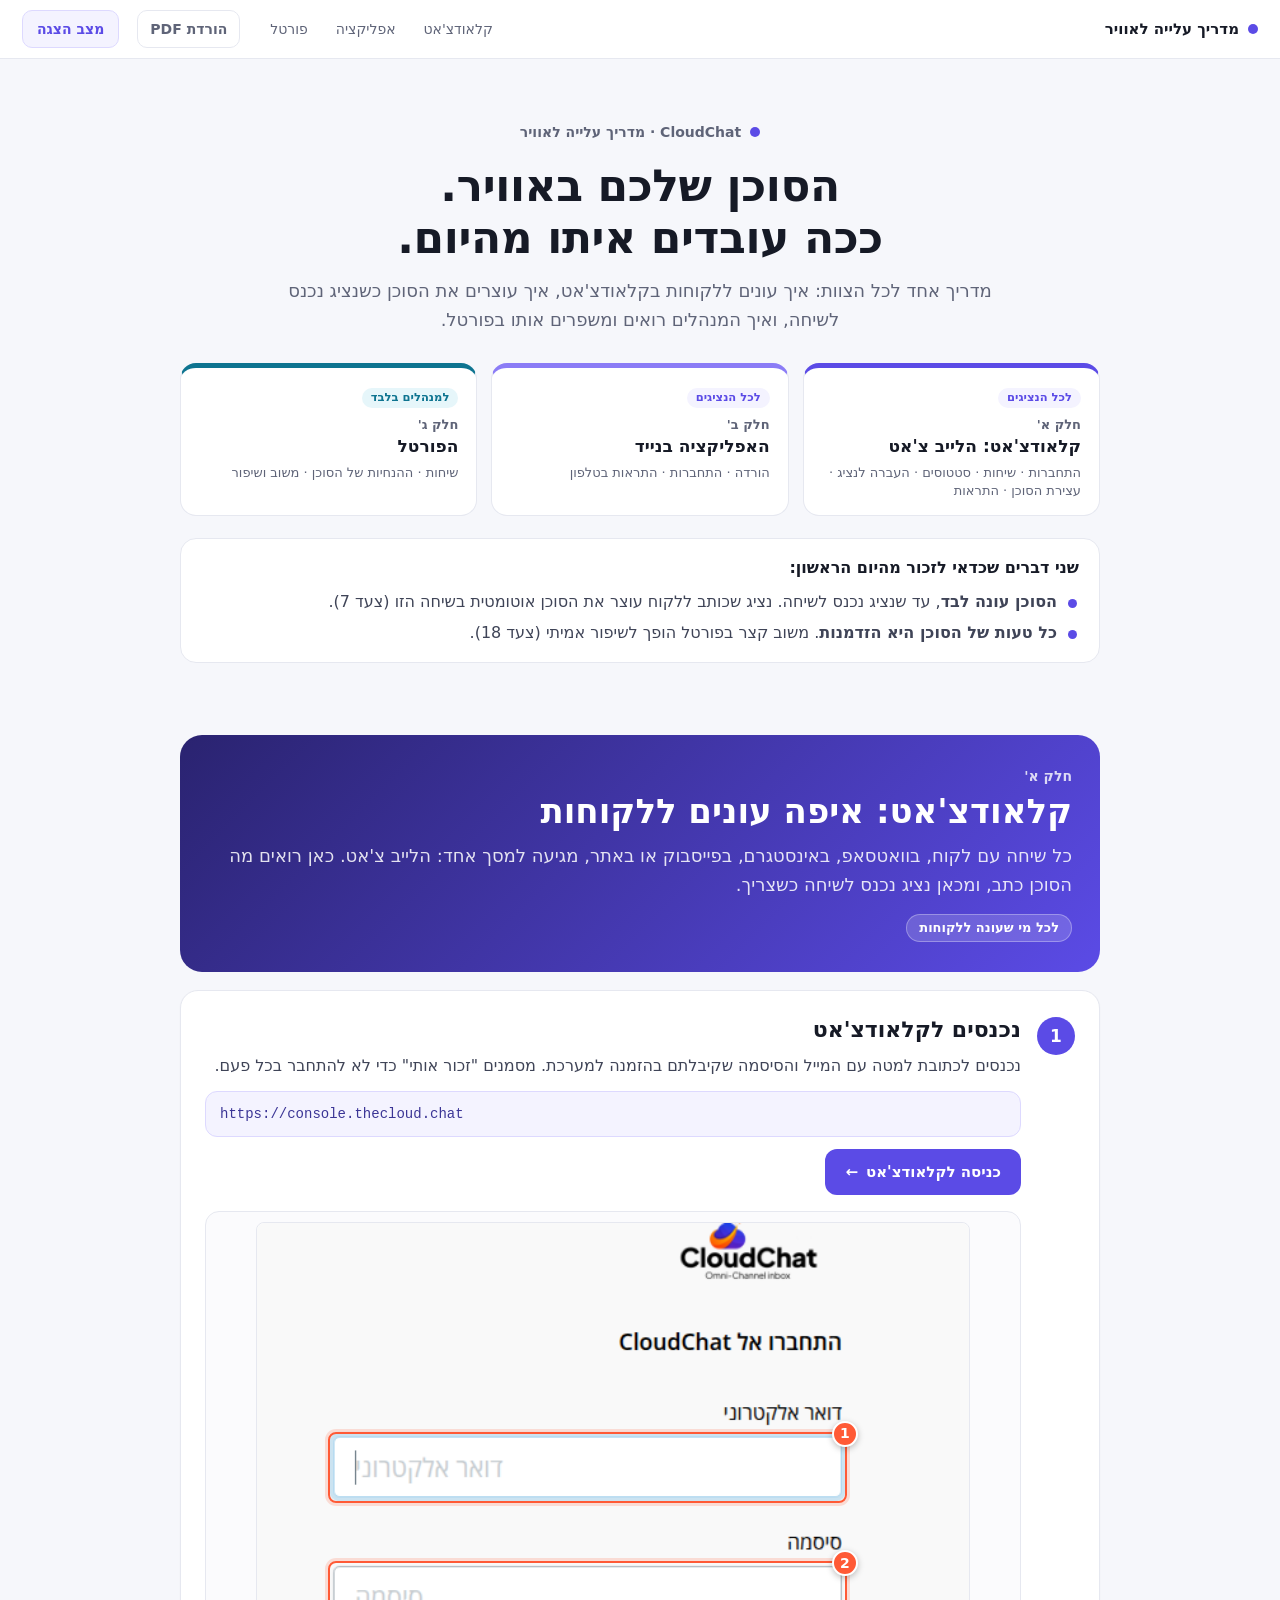
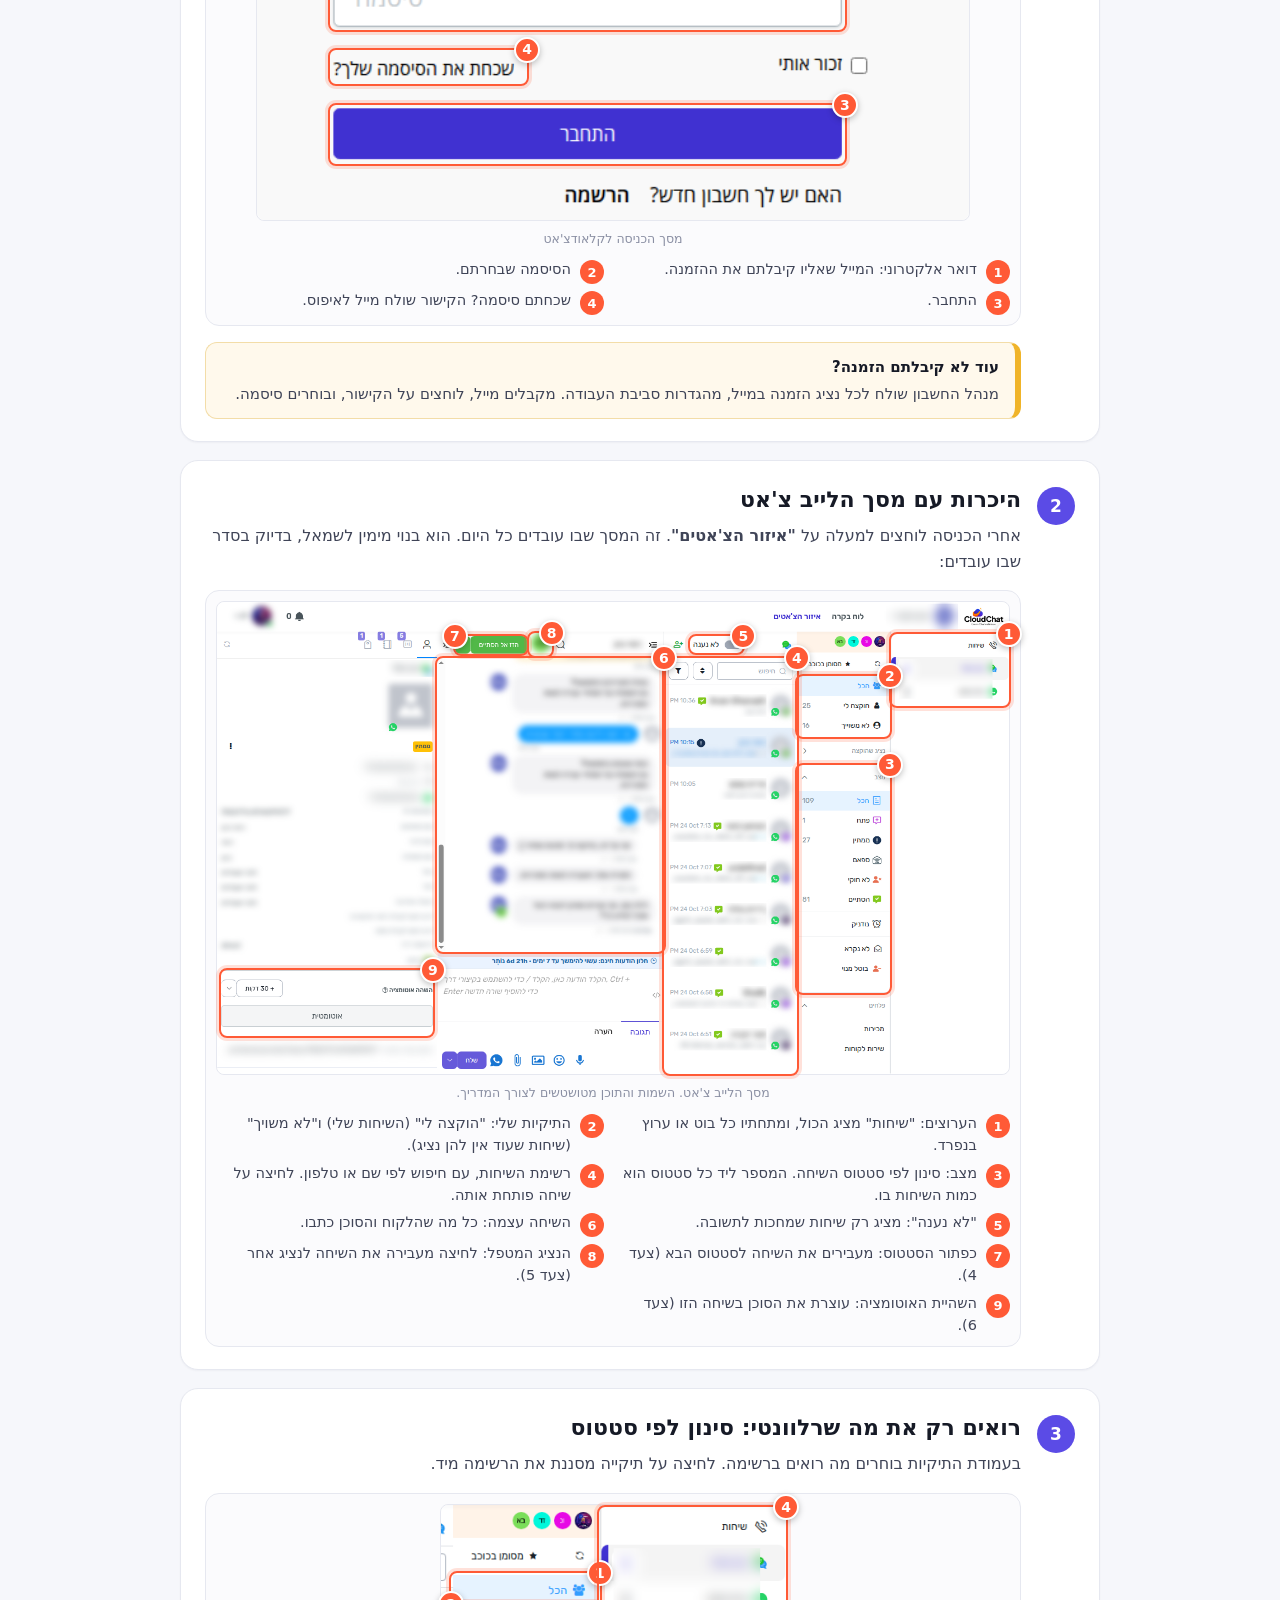
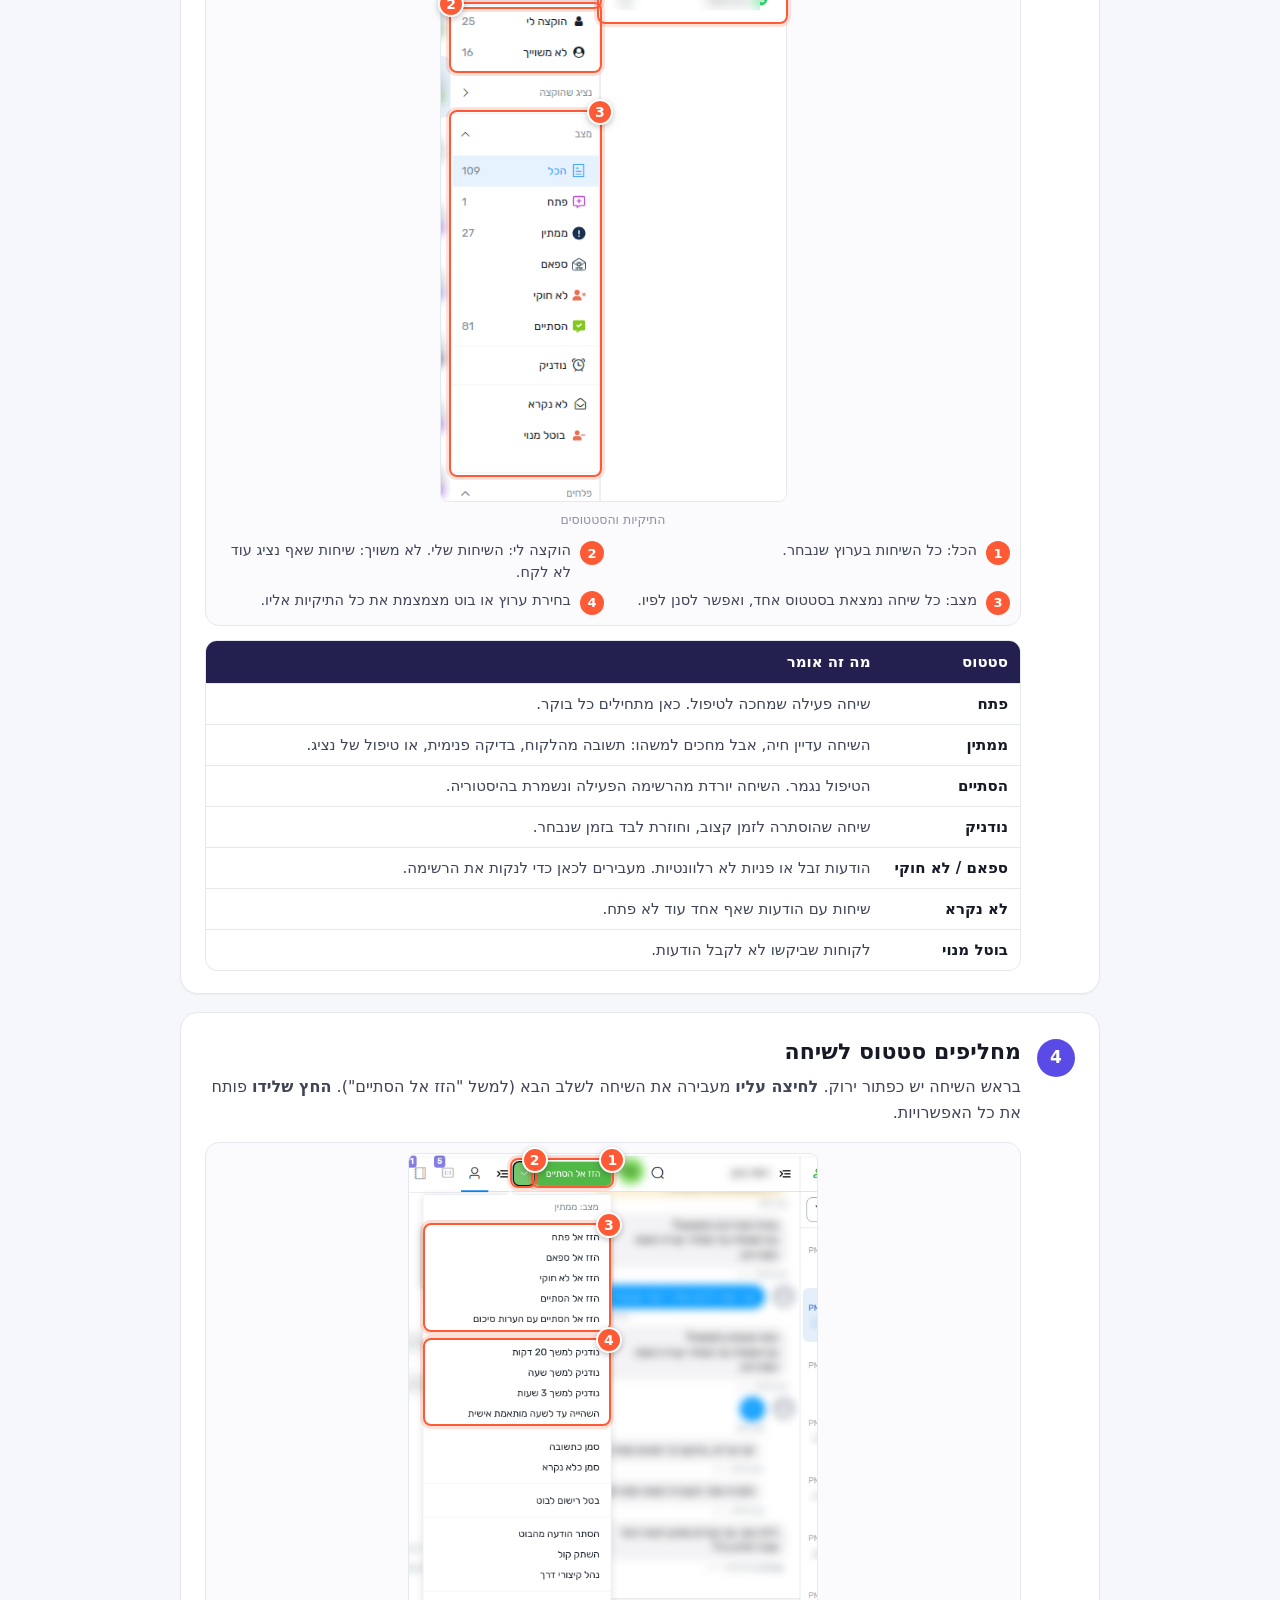
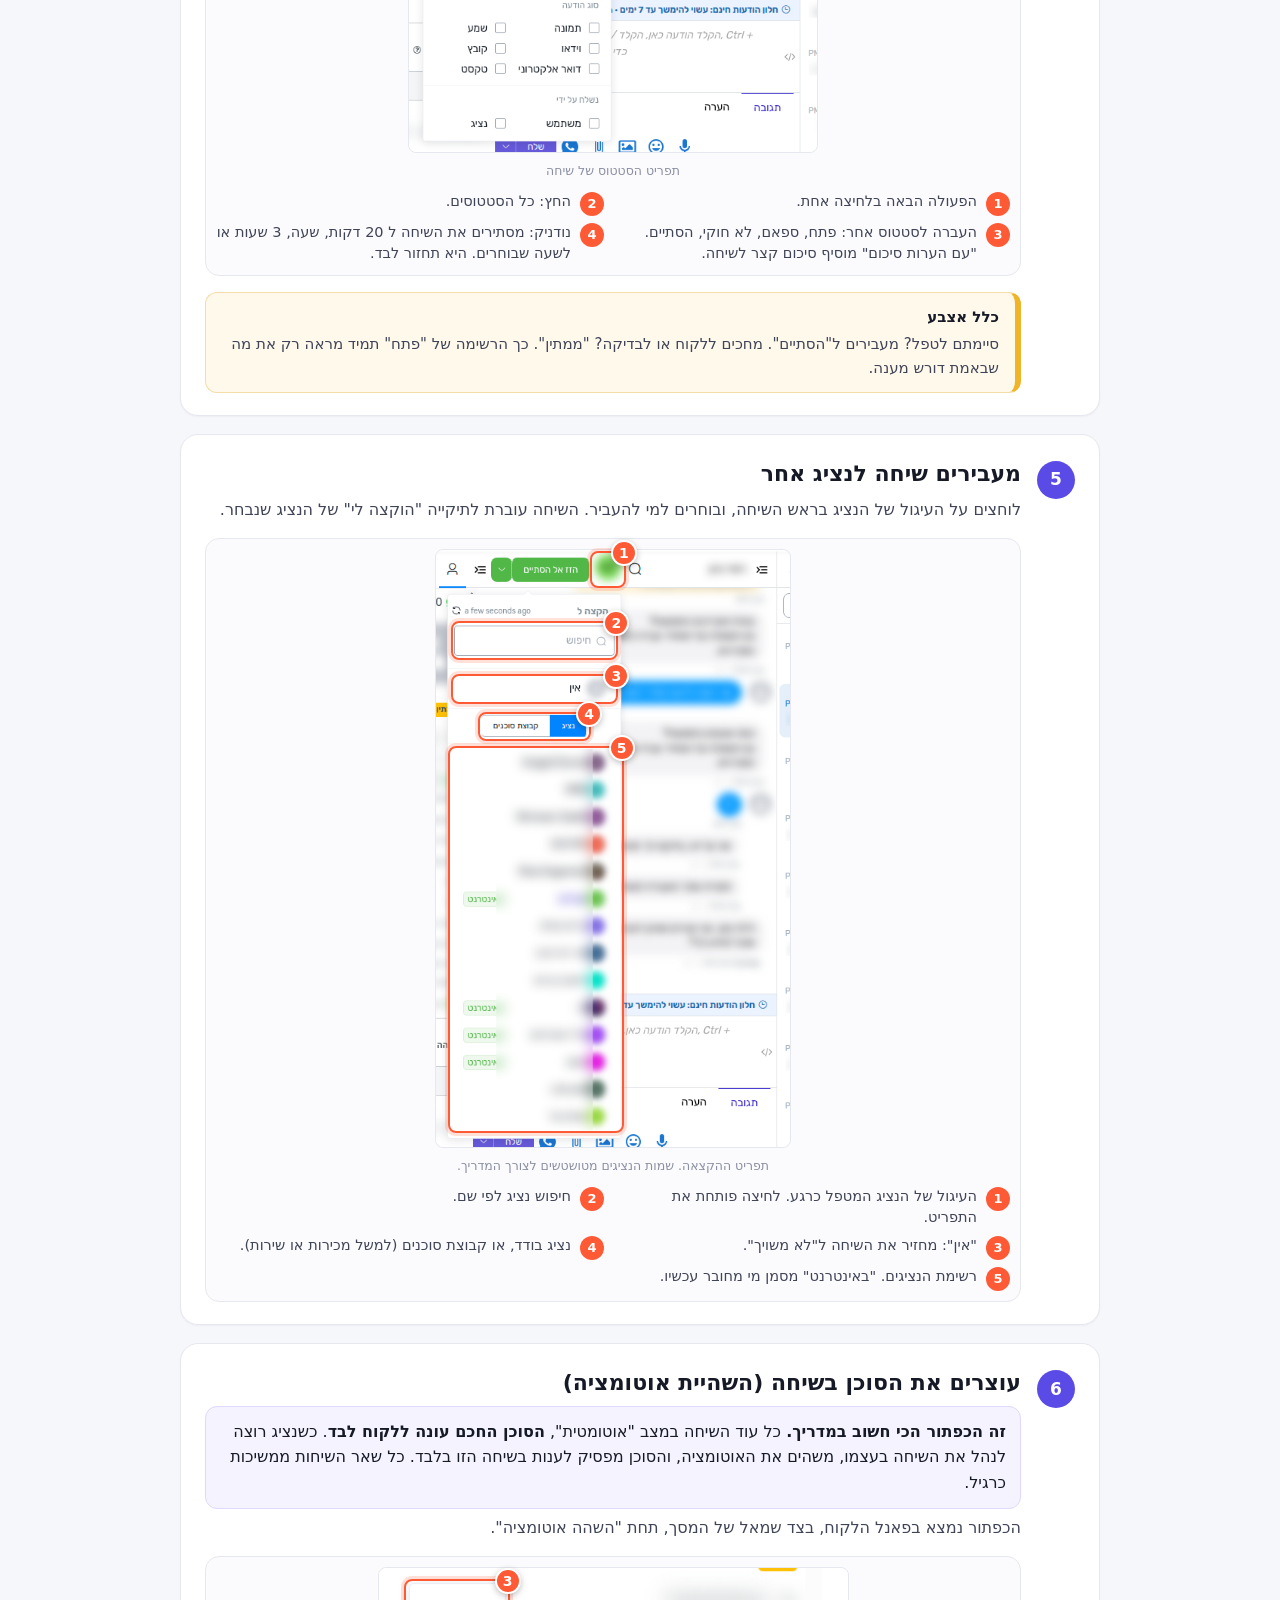
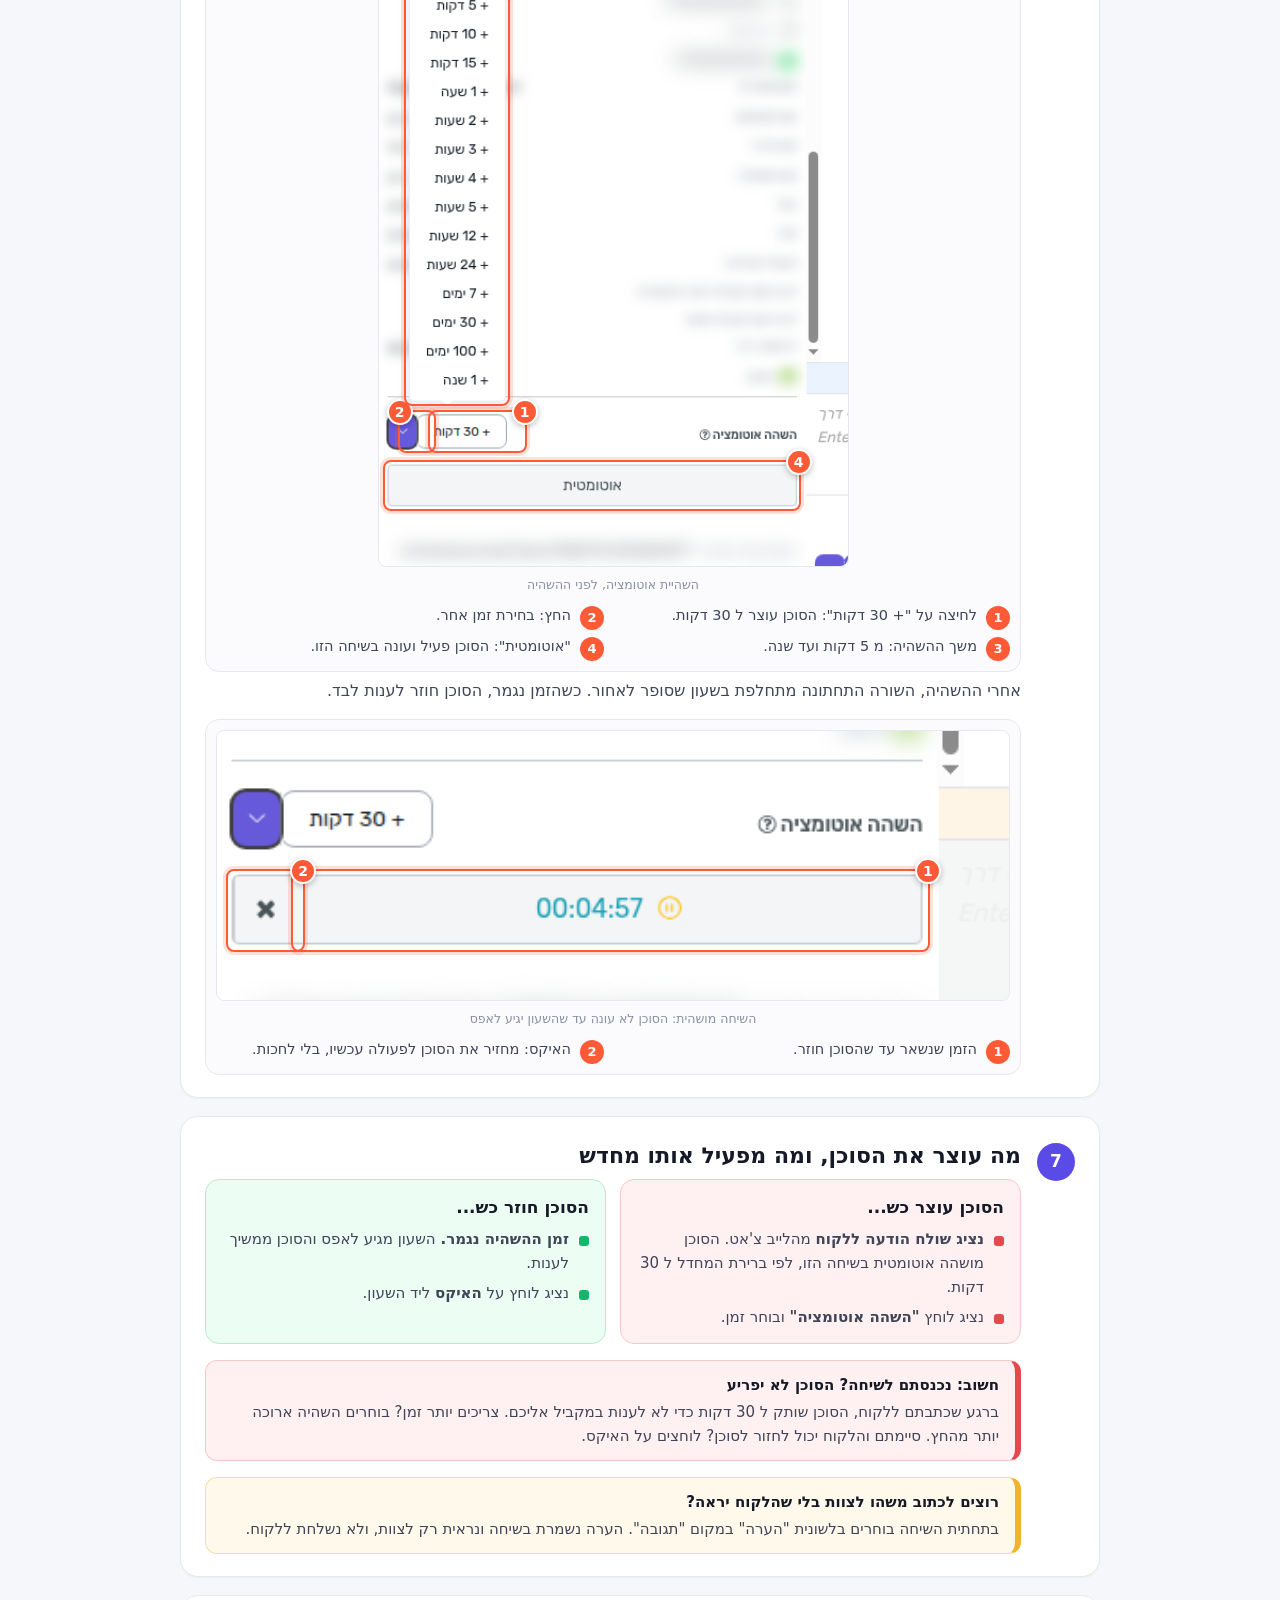
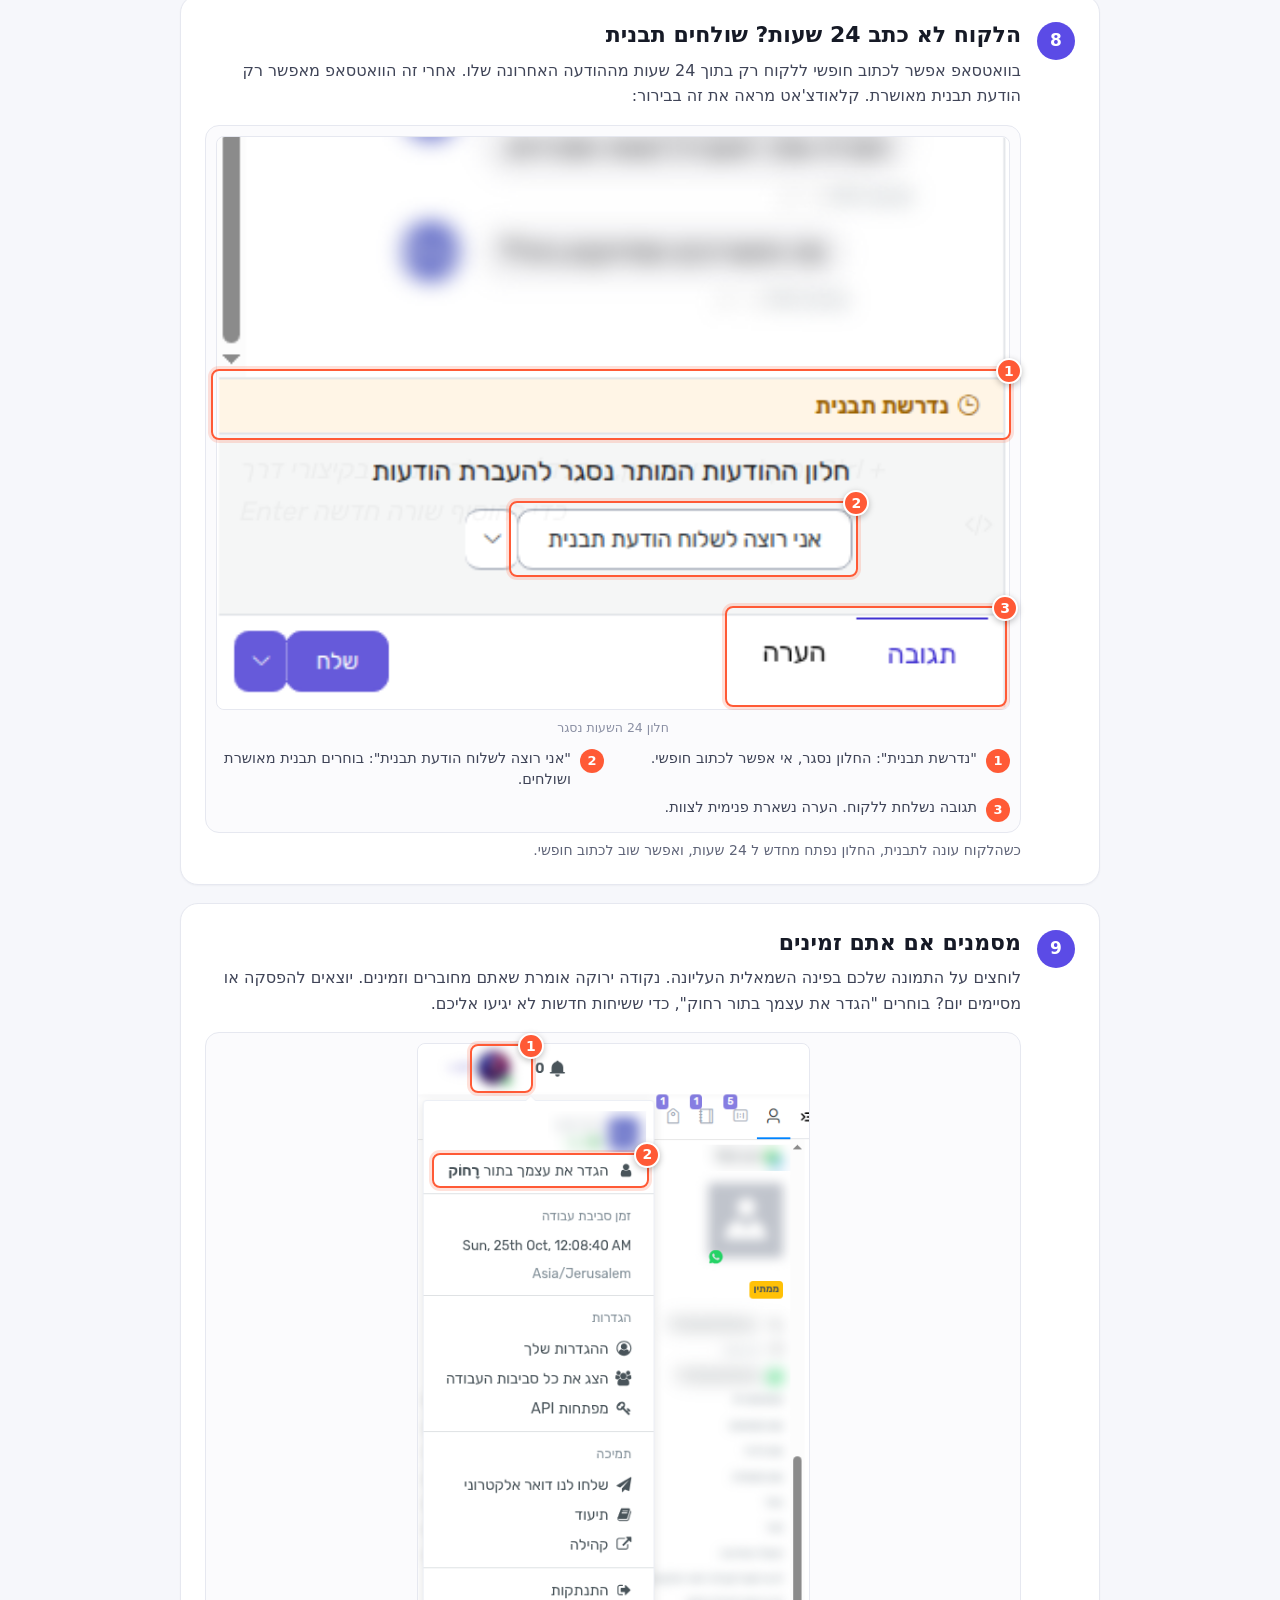
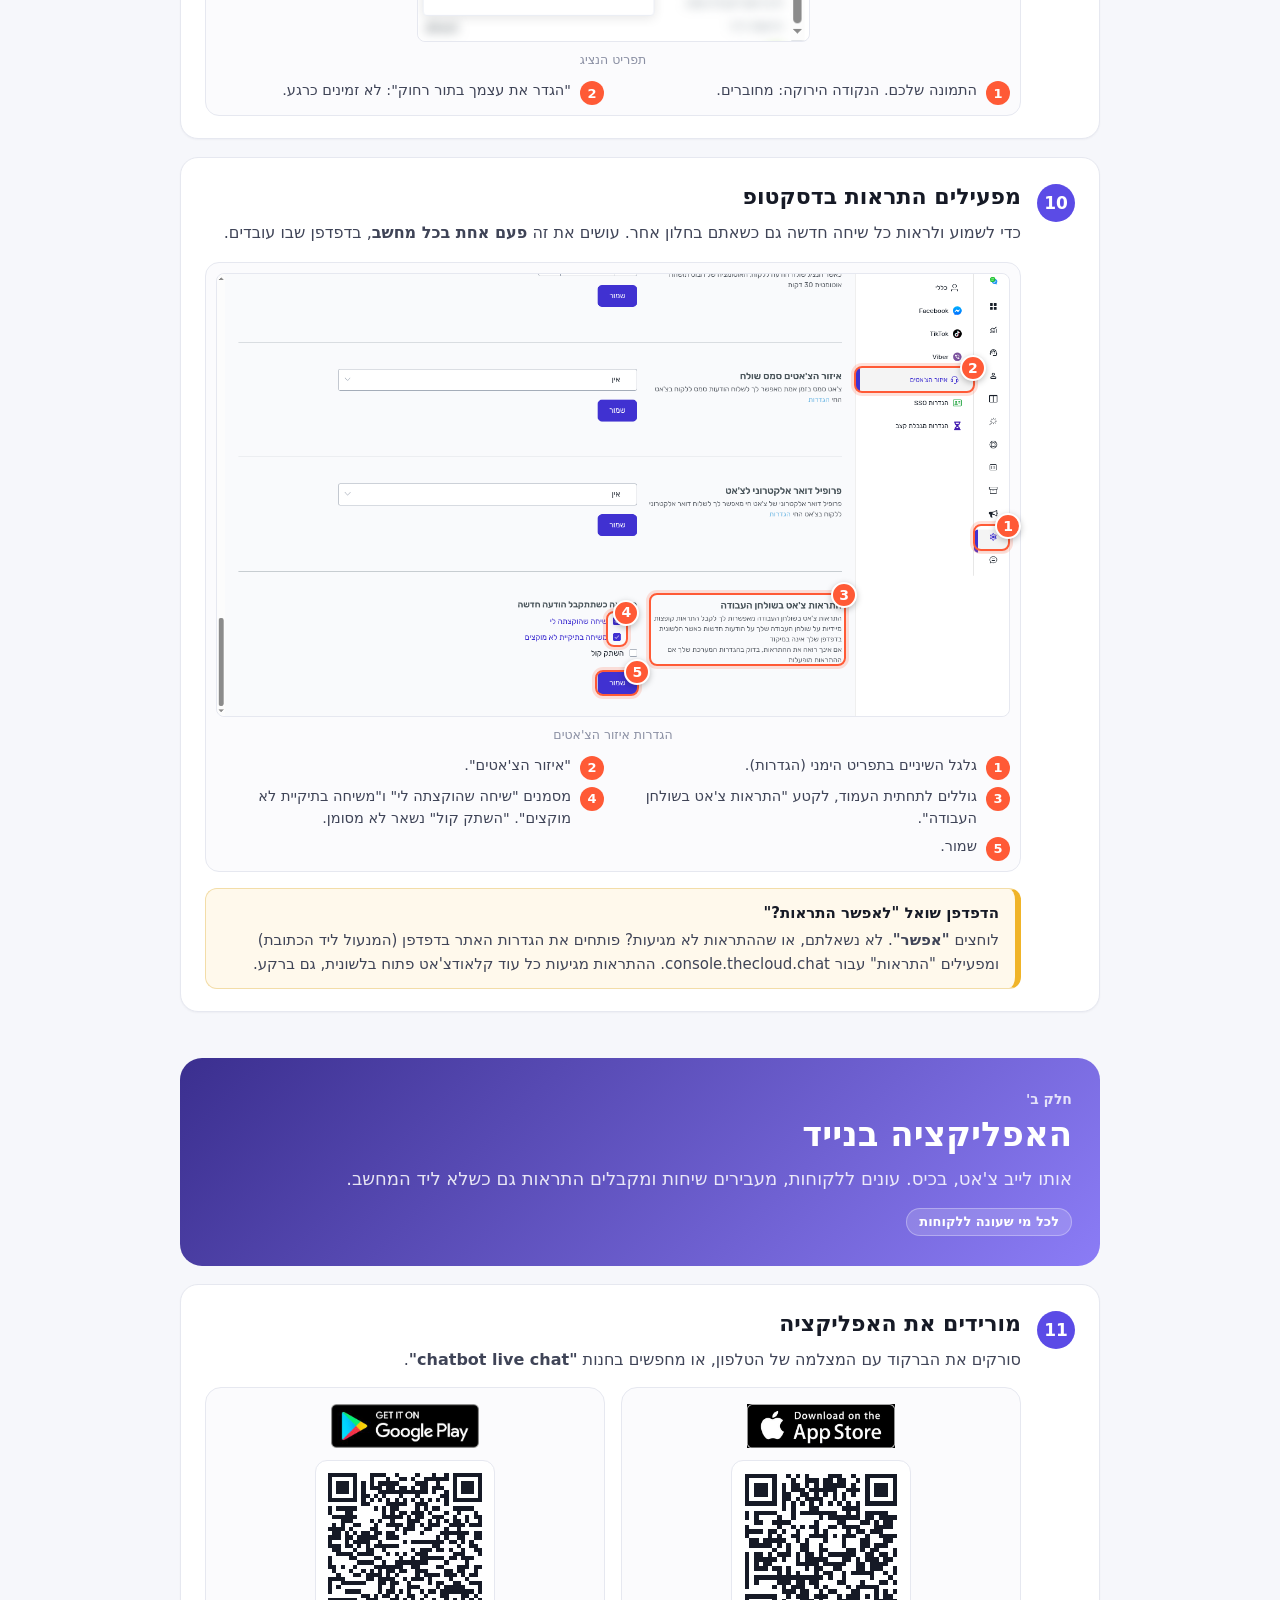
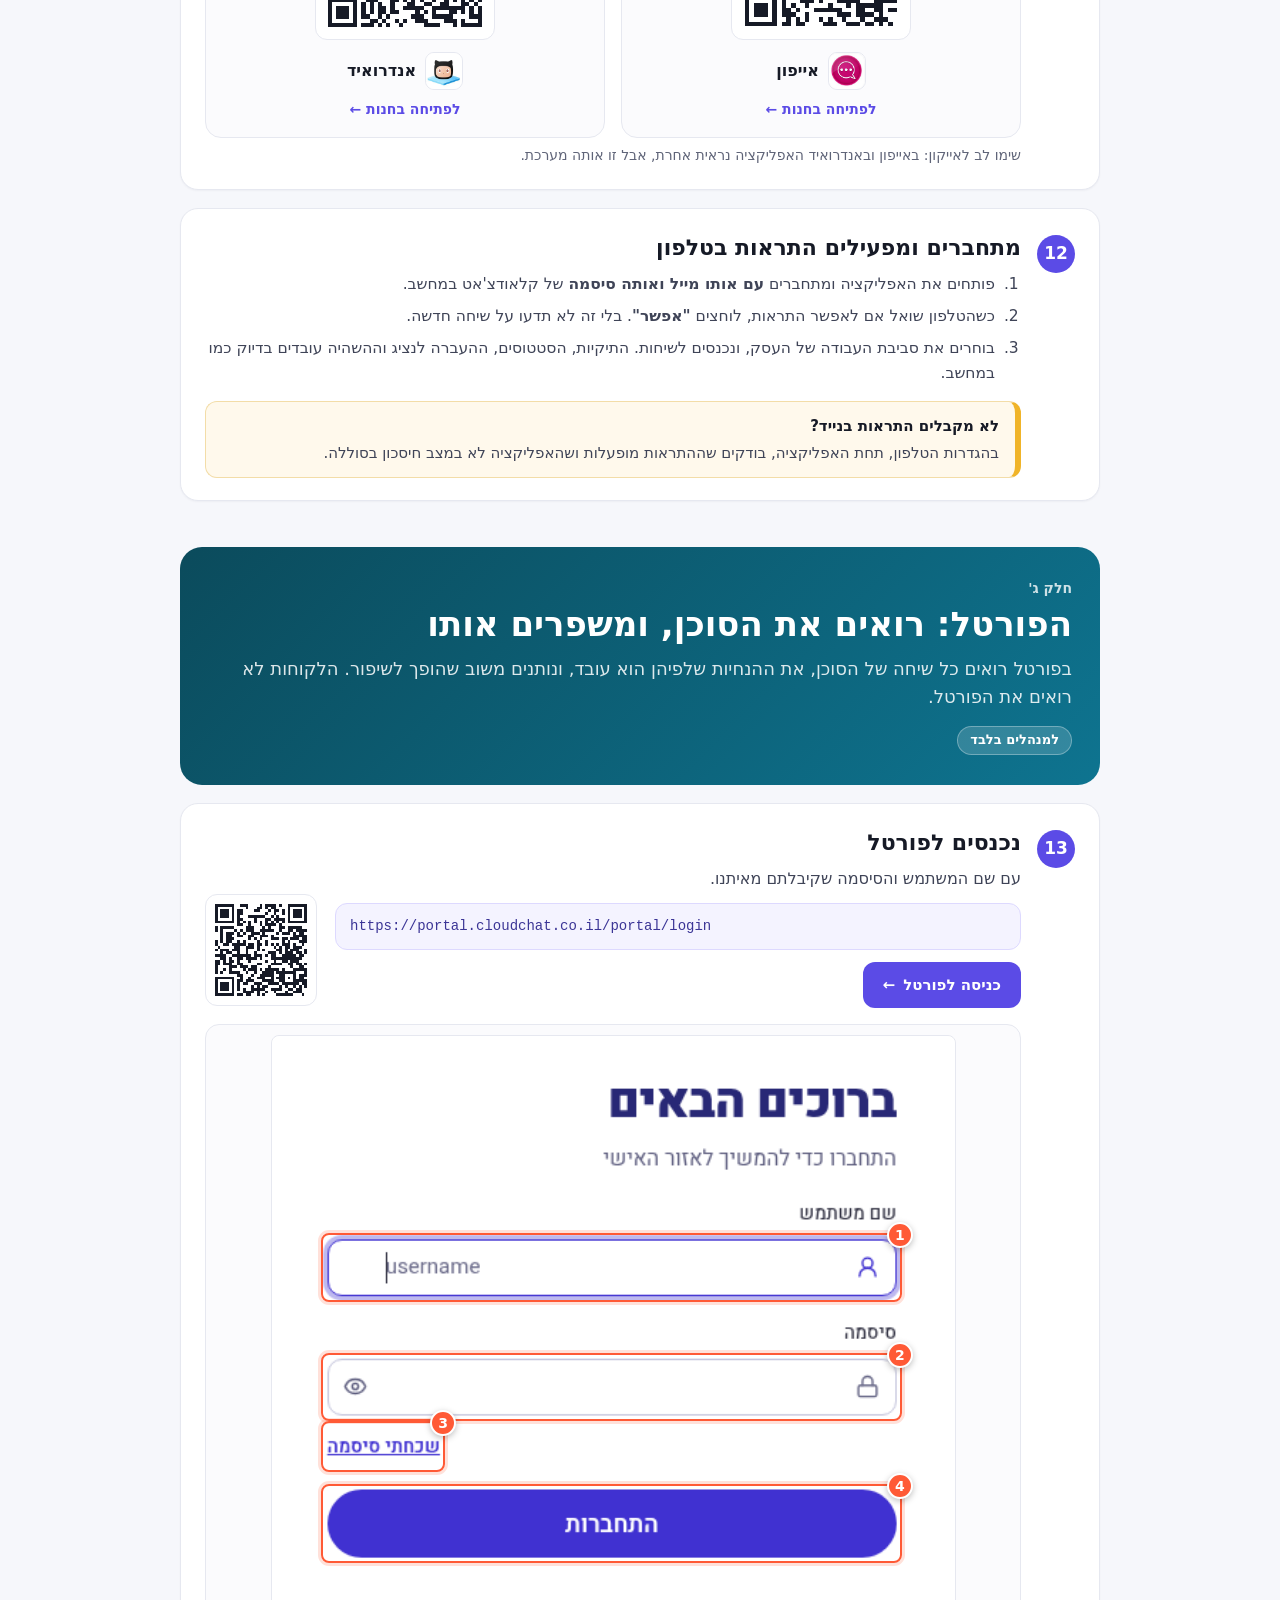
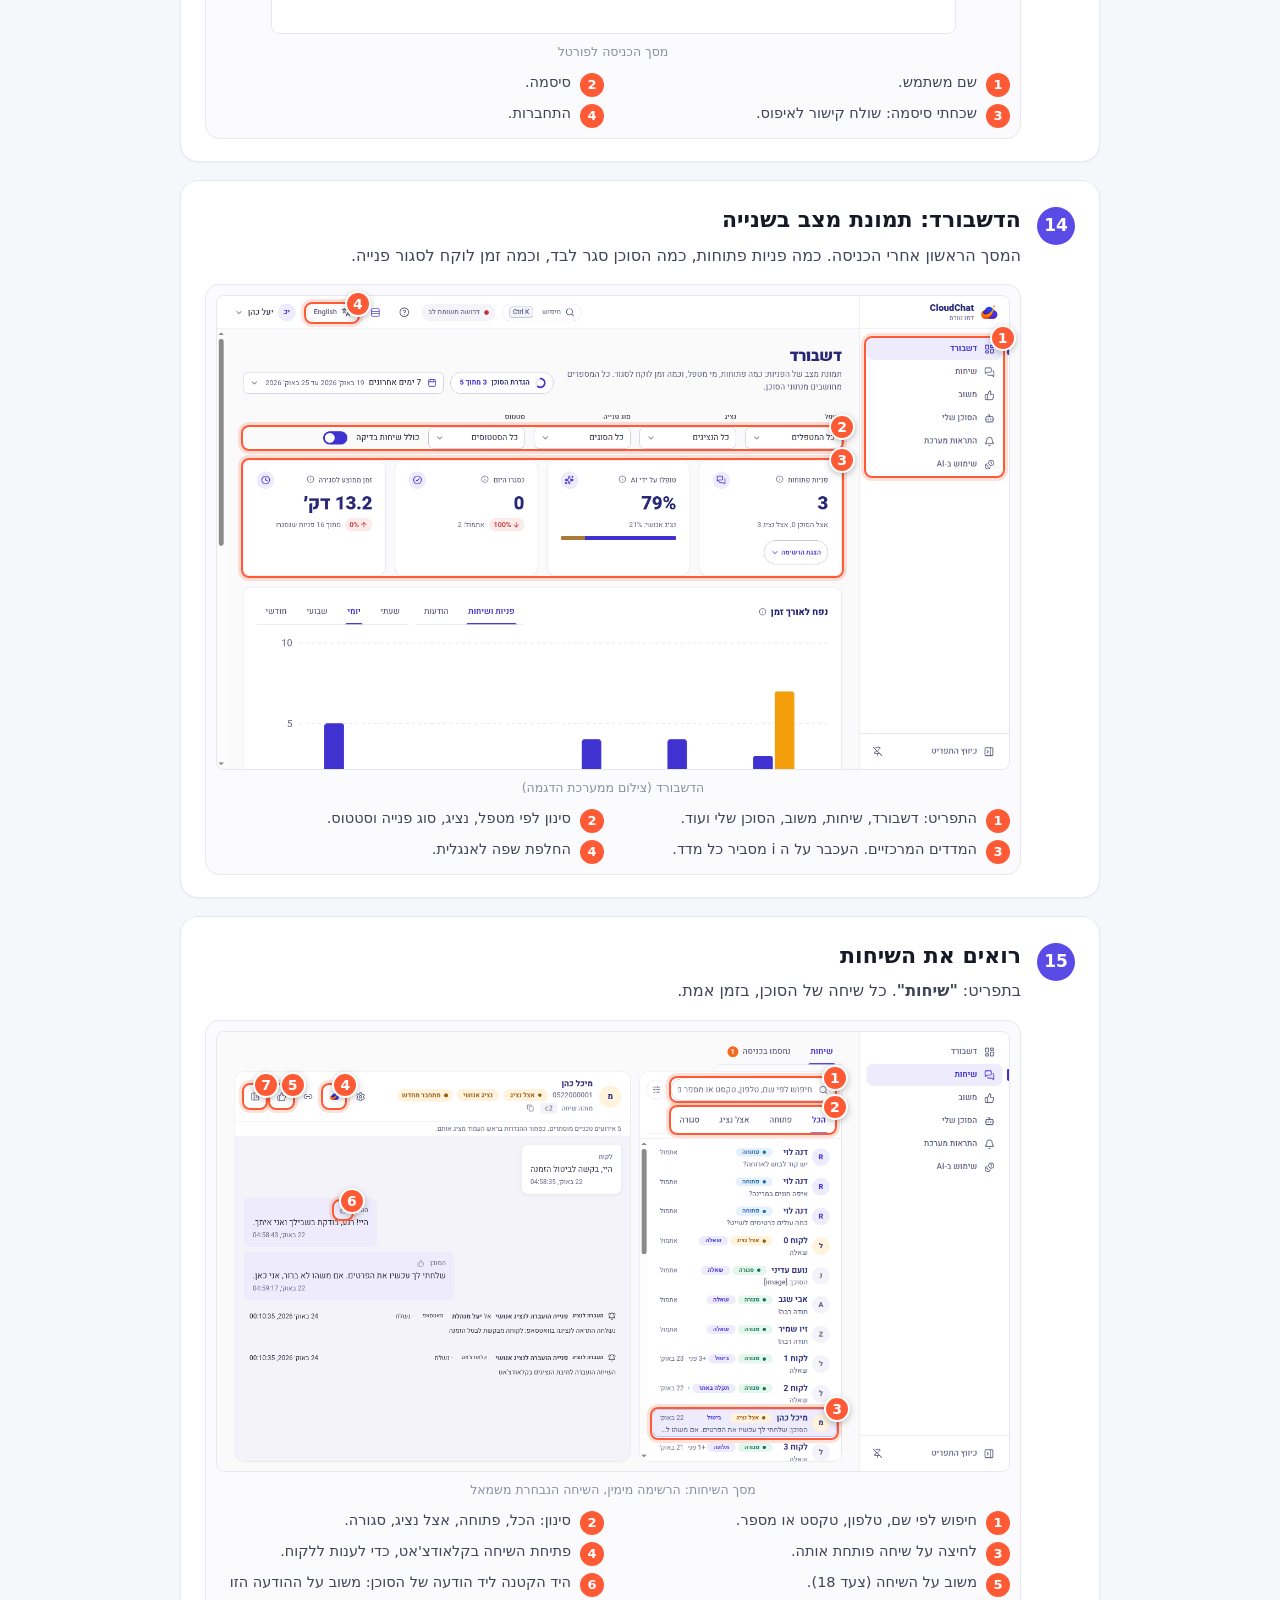
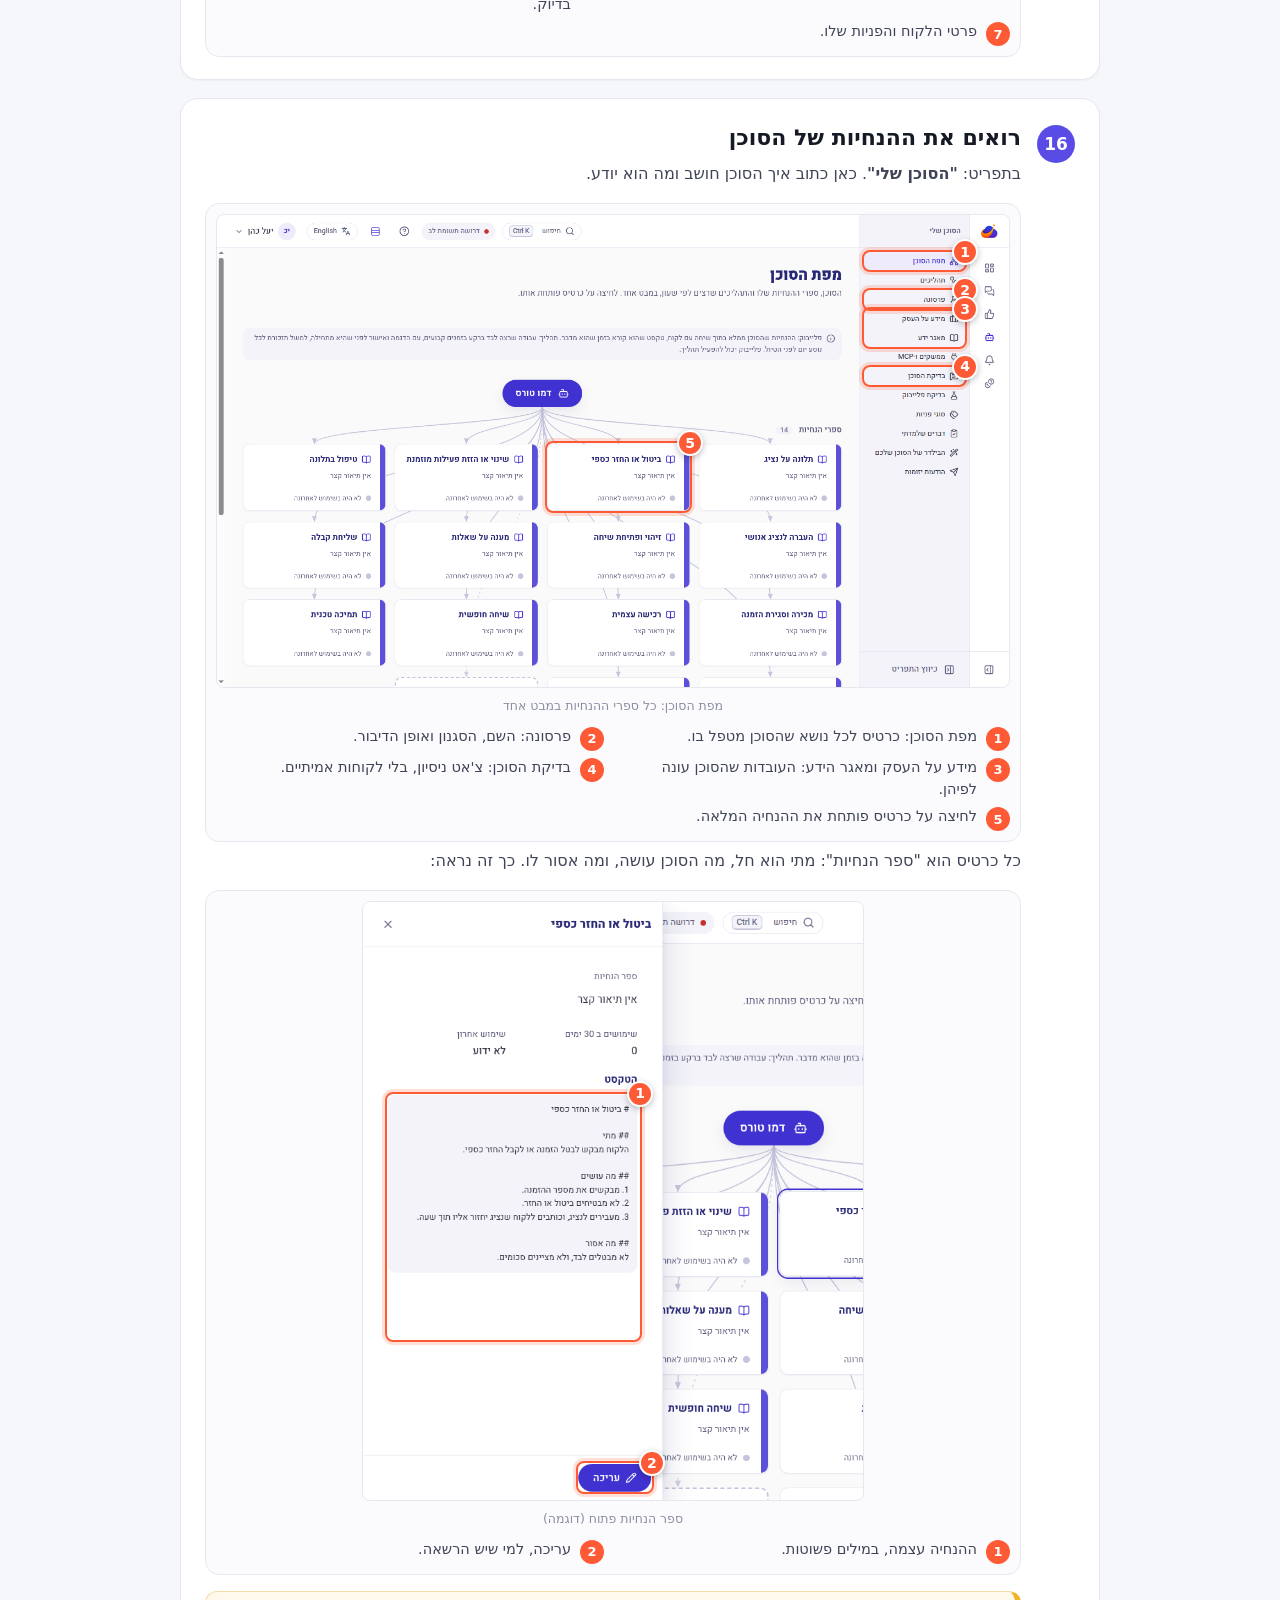
==== index.html @ 28e421b2 "CloudChat go-live guide: live chat, mobile app, portal" ====
<!DOCTYPE html>
<html dir="rtl" lang="he"><head><meta charset="utf-8"><meta name="viewport" content="width=device-width, initial-scale=1">
<title>מדריך עלייה לאוויר · CloudChat</title>
<meta name="description" content="מדריך עלייה לאוויר: לייב צ'אט בקלאודצ'אט, האפליקציה, והפורטל למנהלים">
<style>@font-face{font-family:'Heebo';src:url('Heebo.ttf') format('truetype');font-weight:100 900;font-display:swap}
:root{--brand:#5b4be6;--brand-d:#4334c9;--brand-soft:#f4f3ff;--brand-line:#ddd9ff;--ink:#161a26;--muted:#5f6478;--line:#e6e8f0;--bg:#f6f7fb;
--mark:#ff5a36;--ok:#12b76a;--ok-bg:#ecfdf3;--warn:#f0b429;--warn-bg:#fff9ec;--warn-line:#f3dda8;--red:#e5484d;--red-bg:#fff1f1;--mgr:#0e7490;--mgr-bg:#e6f6fa}
*{box-sizing:border-box;margin:0;padding:0}
html{scroll-behavior:smooth;-webkit-text-size-adjust:100%}
body{font-family:'Heebo',system-ui,-apple-system,'Segoe UI',Arial,sans-serif;background:var(--bg);color:var(--ink);line-height:1.6}
a{color:var(--brand)}
.bar{position:sticky;top:0;z-index:20;display:flex;align-items:center;gap:18px;padding:10px 22px;background:rgba(255,255,255,.92);backdrop-filter:blur(8px);border-bottom:1px solid var(--line)}
.bar .home{display:flex;align-items:center;gap:9px;font-weight:700;color:var(--ink);text-decoration:none;font-size:15px}
.bar .home i,.logo i{width:10px;height:10px;border-radius:50%;background:var(--brand);display:block}
.bar .links{display:flex;gap:4px;margin-inline-start:auto}
.bar .links a{text-decoration:none;color:var(--muted);font-size:14px;font-weight:500;padding:6px 12px;border-radius:9px}
.bar .links a:hover{background:var(--brand-soft);color:var(--brand)}
.bar .pdf{text-decoration:none;font-size:14px;font-weight:600;color:var(--muted);padding:7px 12px;border:1px solid var(--line);border-radius:10px}
#pres{border:1px solid var(--brand-line);background:var(--brand-soft);color:var(--brand);font:inherit;font-weight:600;font-size:14px;padding:7px 14px;border-radius:10px;cursor:pointer}
.wrap{max-width:960px;margin:0 auto;padding:26px 20px 70px}
.cover{text-align:center;padding:34px 0 26px}
.logo{display:inline-flex;align-items:center;gap:9px;font-weight:700;font-size:14px;color:var(--muted);margin-bottom:16px}
.cover h1{font-size:clamp(28px,4.8vw,44px);line-height:1.18;font-weight:800;letter-spacing:-.4px}
.lead{font-size:clamp(15px,2vw,18px);color:var(--muted);margin:14px auto 0;max-width:720px}
.toc{display:grid;grid-template-columns:repeat(3,1fr);gap:14px;margin-top:28px;text-align:right}
.tocc{display:block;background:#fff;border:1px solid var(--line);border-radius:16px;padding:16px 18px;text-decoration:none;color:var(--ink);font-size:17px;font-weight:700;line-height:1.35;transition:transform .12s,box-shadow .12s;border-top:5px solid var(--brand)}
.tocc.b{border-top-color:#8b7cf6}.tocc.c{border-top-color:var(--mgr)}
.tocc:hover{transform:translateY(-2px);box-shadow:0 8px 24px rgba(20,25,50,.08)}
.tocc b{display:block;font-size:13px;color:var(--muted);font-weight:600;margin:8px 0 2px}
.tocc small{display:block;font-size:13px;font-weight:400;color:var(--muted);margin-top:6px}
.tag{display:inline-block;font-size:11.5px;font-weight:700;background:var(--brand-soft);color:var(--brand);padding:2px 9px;border-radius:20px}
.tag.mgr{background:var(--mgr-bg);color:var(--mgr)}
.howto{margin-top:22px;text-align:right;background:#fff;border:1px solid var(--line);border-radius:16px;padding:16px 20px;font-weight:700}
.howto ul{list-style:none;margin-top:8px;font-weight:400;color:#3f4457}
.howto li{position:relative;padding-inline-start:22px;margin-top:6px}
.howto li:before{content:'';position:absolute;right:2px;top:10px;width:9px;height:9px;border-radius:50%;background:var(--brand)}
.chapter{margin:46px 0 18px;padding:30px 28px;border-radius:22px;background:linear-gradient(135deg,#2a2370,#5b4be6);color:#fff}
#partB.chapter{background:linear-gradient(135deg,#3b2f8f,#8b7cf6)}
#partC.chapter{background:linear-gradient(135deg,#0b4b5c,#0e7490)}
.chapter .kicker{font-size:14px;font-weight:700;opacity:.8}
.chapter h1{font-size:clamp(24px,3.6vw,34px);font-weight:800;line-height:1.2;margin-top:4px}
.chapter .lead{color:rgba(255,255,255,.86);margin:10px 0 0;max-width:none}
.chapter .who{display:inline-block;margin-top:14px;font-size:13px;font-weight:700;background:rgba(255,255,255,.16);border:1px solid rgba(255,255,255,.3);padding:3px 12px;border-radius:20px}
.card{background:#fff;border:1px solid var(--line);border-radius:18px;padding:24px 24px 22px;margin-bottom:18px;box-shadow:0 1px 2px rgba(20,25,50,.04)}
.step{display:flex;gap:16px;align-items:flex-start}
.badge{flex:0 0 38px;height:38px;border-radius:50%;background:var(--brand);color:#fff;font-weight:800;font-size:17px;display:flex;align-items:center;justify-content:center;margin-top:2px}
.body{flex:1;min-width:0}
h2{font-size:clamp(18px,2.5vw,22px);font-weight:800;line-height:1.35;margin-bottom:8px}
h2.sec{margin-bottom:14px}
p{font-size:clamp(14.5px,1.9vw,16px);color:#3f4457;margin-top:6px}
p.key{background:var(--brand-soft);border:1px solid var(--brand-line);border-radius:12px;padding:12px 14px;color:var(--ink)}
.hint{color:var(--muted);font-size:14px}
.urlbox{margin-top:12px;background:var(--brand-soft);border:1px solid var(--brand-line);border-radius:12px;padding:11px 14px;direction:ltr;text-align:left;font-size:14px;color:#3b3596;word-break:break-all;font-family:ui-monospace,SFMono-Regular,Menlo,monospace}
.btn{display:inline-flex;align-items:center;gap:8px;margin-top:12px;background:var(--brand);color:#fff;text-decoration:none;font-weight:600;font-size:15px;padding:11px 20px;border-radius:12px}
.btn:hover{background:var(--brand-d)}
.urlrow{display:flex;gap:18px;align-items:center}
.urlrow>div{flex:1;min-width:0}
.qr{display:block;background:#fff}
.qr.small{width:112px;height:112px;border:1px solid var(--line);border-radius:12px;padding:6px}
.shot{margin-top:16px;border:1px solid var(--line);border-radius:14px;background:#fbfbfd;padding:10px}
.frame{position:relative;width:100%;max-width:var(--mw,100%);margin:0 auto;border-radius:8px;overflow:visible;border:1px solid var(--line);background:#fff}
.frame img{position:absolute;inset:0;width:100%;height:100%;display:block;border-radius:8px}
.mk.l span{right:auto;left:-13px}
.mk{position:absolute;border:2.5px solid var(--mark);border-radius:8px;box-shadow:0 0 0 3px rgba(255,90,54,.18)}
.mk span{position:absolute;top:-13px;right:-13px;min-width:26px;height:26px;padding:0 6px;border-radius:13px;background:var(--mark);color:#fff;font-weight:800;font-size:14px;display:flex;align-items:center;justify-content:center;box-shadow:0 2px 6px rgba(0,0,0,.25);border:2px solid #fff}
figcaption{font-size:12.5px;color:#8a8fa3;text-align:center;margin-top:8px}
.legend{list-style:none;margin-top:10px;display:grid;grid-template-columns:1fr 1fr;gap:6px 18px}
.legend li{display:flex;gap:9px;align-items:flex-start;font-size:14.5px;color:#3f4457;line-height:1.5}
.legend b{flex:0 0 24px;height:24px;border-radius:12px;background:var(--mark);color:#fff;font-size:13px;display:flex;align-items:center;justify-content:center;margin-top:1px}
.tip{margin-top:16px;background:var(--warn-bg);border:1px solid var(--warn-line);border-right:6px solid var(--warn);border-radius:12px;padding:12px 16px;font-size:15px;color:#3f4457}
.tip .ttl{display:block;font-weight:800;color:var(--ink);margin-bottom:3px}
.tip.warn{background:var(--red-bg);border-color:#f6c9cb;border-right-color:var(--red)}
.tbl{width:100%;border-collapse:separate;border-spacing:0;margin-top:14px;font-size:15px;border:1px solid var(--line);border-radius:12px;overflow:hidden}
.tbl th{background:#23204f;color:#fff;text-align:right;padding:9px 12px;font-weight:700}
.tbl td{padding:8px 12px;border-top:1px solid var(--line);vertical-align:top;color:#3f4457}
.tbl td:first-child{white-space:nowrap;width:120px;color:var(--ink)}
.grid2{display:grid;grid-template-columns:1fr 1fr;gap:14px;margin-top:8px}
.mini{border-radius:14px;padding:14px 16px;border:1px solid var(--line)}
.mini h3{font-size:17px;font-weight:800;margin-bottom:6px}
.mini ul{list-style:none}
.mini li{font-size:15px;color:#3f4457;margin-top:6px;position:relative;padding-inline-start:20px}
.mini li:before{content:'';position:absolute;right:0;top:9px;width:10px;height:10px;border-radius:3px}
.mini.stop{background:var(--red-bg);border-color:#f6c9cb}.mini.stop li:before{background:var(--red)}
.mini.go{background:var(--ok-bg);border-color:#b7ebcd}.mini.go li:before{background:var(--ok)}
.apps{display:grid;grid-template-columns:1fr 1fr;gap:16px;margin-top:14px}
.app{border:1px solid var(--line);border-radius:16px;padding:16px;text-align:center;background:#fbfbfd}
.app .badge-img{height:44px;width:auto;display:block;margin:0 auto 12px}
.app .qr{width:180px;height:180px;margin:0 auto;border:1px solid var(--line);border-radius:12px;padding:8px}
.appname{display:flex;align-items:center;justify-content:center;gap:9px;margin-top:12px;font-weight:700}
.appname img{width:38px;height:38px;border-radius:9px;border:1px solid var(--line)}
.app a{display:inline-block;margin-top:8px;font-size:14px;font-weight:600;text-decoration:none}
.nums{margin:10px 0 0;padding-inline-start:22px}
.nums li{font-size:15.5px;color:#3f4457;margin-top:7px;padding-inline-start:4px}
.flow{display:flex;flex-wrap:wrap;align-items:center;gap:8px;margin:12px 0 4px}
.flow span{background:#f0f1f6;border:1px solid var(--line);border-radius:20px;padding:4px 13px;font-size:14px;font-weight:600}
.flow span.hl{background:var(--warn-bg);border-color:var(--warn-line)}
.flow span.ok{background:var(--ok-bg);border-color:#b7ebcd;color:#067647}
.flow i{font-style:normal;color:var(--muted)}
.rules{display:grid;grid-template-columns:1fr 1fr;gap:12px}
.rule{position:relative;border:1px solid var(--line);border-radius:14px;padding:14px 16px 14px 16px;padding-inline-start:52px;background:#fbfbfd}
.rule>b{position:absolute;right:14px;top:14px;width:28px;height:28px;border-radius:50%;background:var(--brand-soft);color:var(--brand);display:flex;align-items:center;justify-content:center;font-size:14px}
.rule h3{font-size:16px;font-weight:800}
.rule p{font-size:14.5px;margin-top:4px}
.rule .no{color:#b42318}.rule .yes{color:#067647}
.helpgrid{display:grid;grid-template-columns:1fr 1fr;gap:12px}
.helpgrid>div{border:1px solid var(--line);border-radius:14px;padding:14px 16px;background:#fbfbfd}
.helpgrid b{font-size:16px}
footer{text-align:center;color:#8a8fa3;font-size:13px;margin-top:30px;line-height:1.7}
#pnav{display:none}
@media (max-width:720px){.toc,.grid2,.apps,.rules,.helpgrid{grid-template-columns:1fr}.legend{grid-template-columns:1fr}.step{gap:10px}.badge{flex-basis:32px;height:32px;font-size:15px}.card{padding:18px 14px}.bar .links{display:none}.urlrow{flex-direction:column;align-items:flex-start}.mk span{min-width:20px;height:20px;font-size:11px;top:-10px;right:-10px}}
/* presentation mode */
body.present{background:#eef0f7}
body.present .bar{display:none}
body.present .wrap{max-width:1180px;padding:0 24px}
body.present .slide{display:none;min-height:100vh;margin:0;padding:34px 40px;border-radius:0;border:0;box-shadow:none}
body.present .slide.on{display:block}
body.present .chapter.on{display:flex;flex-direction:column;justify-content:center;padding:60px 70px}
body.present .chapter h1{font-size:54px}
body.present .chapter .lead{font-size:24px}
body.present .cover.on{display:block;padding-top:60px}
body.present h2{font-size:30px}
body.present p,body.present .legend li,body.present .tip,body.present .nums li,body.present .tbl{font-size:19px}
body.present .shot{max-width:none}
body.present .shot.tall{display:grid;grid-template-columns:minmax(0,1.9fr) minmax(260px,1fr);gap:8px 22px;align-items:start}
body.present .shot.tall .frame{grid-column:1;grid-row:1;max-width:min(100%,calc(70vh * var(--ar)))}
body.present .shot.wide .frame{max-width:min(100%,calc(66vh * var(--ar)))}
body.present .shot.wide .legend{grid-template-columns:repeat(3,1fr)}
body.present .shot.tall figcaption{grid-column:1;grid-row:2}
body.present .shot.tall .legend{grid-column:2;grid-row:1 / span 2;grid-template-columns:1fr;margin-top:0;align-self:center}
body.present .legend li{font-size:17px}
body.present footer{display:none}
body.present #pnav{display:flex;position:fixed;bottom:16px;left:16px;gap:8px;align-items:center;z-index:30;background:#fff;border:1px solid var(--line);border-radius:14px;padding:6px 10px;box-shadow:0 6px 20px rgba(20,25,50,.12)}
#pnav button{border:0;background:var(--brand-soft);color:var(--brand);font:inherit;font-weight:700;font-size:18px;min-width:40px;height:36px;border-radius:9px;cursor:pointer}
#pnav #pexit{font-size:14px;padding:0 12px;background:#f0f1f6;color:var(--muted)}
#pcount{font-size:14px;color:var(--muted);min-width:56px;text-align:center}
@media print{
 @page{size:A4;margin:12mm 11mm}
 body{background:#fff}
 .bar,#pnav{display:none!important}
 .wrap{max-width:none;padding:0}
 .shot,.tip,.rule,.mini,.app,.helpgrid>div,.legend li,.tbl tr{break-inside:avoid}
 .card{break-inside:avoid}
 .frame{max-width:min(100%,calc(92mm * var(--ar)))}
 .cover{min-height:265mm;display:flex;flex-direction:column;justify-content:center;break-after:page}
 .cover h1{font-size:40px}
 .cover .lead{font-size:17px}
 .tocc{font-size:18px;padding:20px}
 .howto{font-size:16px}
 .shot{padding:6px}
 .app .qr{width:120px;height:120px}
 .app{padding:10px}
 .chapter{margin-top:0}
 .legend li{font-size:12.5px}
 p{font-size:13.5px}
 h2{break-after:avoid}
 .card{box-shadow:none}
 .chapter{break-before:page;-webkit-print-color-adjust:exact;print-color-adjust:exact}
 .mk,.mk span,.legend b,.badge,.tbl th,.tip,.mini,.flow span,p.key,.tocc,.chapter{-webkit-print-color-adjust:exact;print-color-adjust:exact}
 .cover{padding-top:10px}
 a.btn{display:none}
}
</style></head><body>
<nav class="bar"><a href="#top" class="home"><i></i>מדריך עלייה לאוויר</a><div class="links"><a href="#partA">קלאודצ'אט</a><a href="#partB">אפליקציה</a><a href="#partC">פורטל</a></div><a class="pdf" href="cloudchat-golive-guide.pdf" download>הורדת PDF</a><button id="pres" type="button" title="מצב הצגה: שקף אחד בכל מסך, מעבר בחצים">מצב הצגה</button></nav>
<div class="wrap">
<header class="cover slide" id="top">
  <div class="logo"><i></i>CloudChat · מדריך עלייה לאוויר</div>
  <h1>הסוכן שלכם באוויר.<br>ככה עובדים איתו מהיום.</h1>
  <p class="lead">מדריך אחד לכל הצוות: איך עונים ללקוחות בקלאודצ'אט, איך עוצרים את הסוכן כשנציג נכנס לשיחה, ואיך המנהלים רואים ומשפרים אותו בפורטל.</p>
  <div class="toc">
    <a href="#partA" class="tocc a"><span class="tag">לכל הנציגים</span><b>חלק א'</b>קלאודצ'אט: הלייב צ'אט<small>התחברות · שיחות · סטטוסים · העברה לנציג · עצירת הסוכן · התראות</small></a>
    <a href="#partB" class="tocc b"><span class="tag">לכל הנציגים</span><b>חלק ב'</b>האפליקציה בנייד<small>הורדה · התחברות · התראות בטלפון</small></a>
    <a href="#partC" class="tocc c"><span class="tag mgr">למנהלים בלבד</span><b>חלק ג'</b>הפורטל<small>שיחות · ההנחיות של הסוכן · משוב ושיפור</small></a>
  </div>
  <div class="howto">שני דברים שכדאי לזכור מהיום הראשון:
    <ul><li><b>הסוכן עונה לבד</b>, עד שנציג נכנס לשיחה. נציג שכותב ללקוח עוצר את הסוכן אוטומטית בשיחה הזו (צעד 7).</li>
    <li><b>כל טעות של הסוכן היא הזדמנות</b>. משוב קצר בפורטל הופך לשיפור אמיתי (צעד 18).</li></ul></div>
</header><section class="chapter slide" id="partA"><div class="kicker">חלק א'</div><h1>קלאודצ'אט: איפה עונים ללקוחות</h1><p class="lead">כל שיחה עם לקוח, בוואטסאפ, באינסטגרם, בפייסבוק או באתר, מגיעה למסך אחד: הלייב צ'אט. כאן רואים מה הסוכן כתב, ומכאן נציג נכנס לשיחה כשצריך.</p><div class="who">לכל מי שעונה ללקוחות</div></section><section class="card slide " id="s1"><div class="step"><div class="badge">1</div><div class="body"><h2>נכנסים לקלאודצ'אט</h2>
<p>נכנסים לכתובת למטה עם המייל והסיסמה שקיבלתם בהזמנה למערכת. מסמנים "זכור אותי" כדי לא להתחבר בכל פעם.</p>
<div class="urlbox">https://console.thecloud.chat</div>
<a class="btn" href="https://console.thecloud.chat/" target="_blank" rel="noopener">כניסה לקלאודצ'אט <span>&larr;</span></a>
<figure class="shot tall" style="--mw:714px"><div class="frame" style="aspect-ratio:1.1915;--ar:1.1915"><img src="img/cc_login.png" alt="מסך הכניסה לקלאודצ'אט" loading="lazy"><div class="mk box" style="left:10.00%;top:34.89%;width:72.86%;height:11.91%"><span>1</span></div><div class="mk box" style="left:10.00%;top:56.60%;width:72.86%;height:11.91%"><span>2</span></div><div class="mk box" style="left:10.00%;top:80.43%;width:72.86%;height:10.43%"><span>3</span></div><div class="mk box" style="left:10.00%;top:71.06%;width:28.21%;height:6.38%"><span>4</span></div></div><figcaption>מסך הכניסה לקלאודצ'אט</figcaption><ol class="legend"><li><b>1</b><span>דואר אלקטרוני: המייל שאליו קיבלתם את ההזמנה.</span></li><li><b>2</b><span>הסיסמה שבחרתם.</span></li><li><b>3</b><span>התחבר.</span></li><li><b>4</b><span>שכחתם סיסמה? הקישור שולח מייל לאיפוס.</span></li></ol></figure>
<div class="tip"><span class="ttl">עוד לא קיבלתם הזמנה?</span>מנהל החשבון שולח לכל נציג הזמנה במייל, מהגדרות סביבת העבודה. מקבלים מייל, לוחצים על הקישור, ובוחרים סיסמה.</div>
</div></div></section><section class="card slide " id="s2"><div class="step"><div class="badge">2</div><div class="body"><h2>היכרות עם מסך הלייב צ'אט</h2>
<p>אחרי הכניסה לוחצים למעלה על <b>"איזור הצ'אטים"</b>. זה המסך שבו עובדים כל היום. הוא בנוי מימין לשמאל, בדיוק בסדר שבו עובדים:</p>
<figure class="shot wide" style="--mw:940px"><div class="frame" style="aspect-ratio:1.6744;--ar:1.6744"><img src="img/cc_overview.png" alt="מסך הלייב צ'אט. השמות והתוכן מטושטשים לצורך המדריך." loading="lazy"><div class="mk box" style="left:84.86%;top:6.28%;width:15.35%;height:16.05%"><span>1</span></div><div class="mk box" style="left:72.92%;top:15.23%;width:12.29%;height:13.72%"><span>2</span></div><div class="mk box" style="left:72.92%;top:33.95%;width:12.29%;height:49.30%"><span>3</span></div><div class="mk box" style="left:56.18%;top:11.40%;width:17.29%;height:88.95%"><span>4</span></div><div class="mk box" style="left:59.51%;top:6.74%;width:7.22%;height:4.42%"><span>5</span></div><div class="mk box" style="left:27.50%;top:11.40%;width:29.17%;height:63.14%"><span>6</span></div><div class="mk l" style="left:29.79%;top:6.74%;width:9.58%;height:4.65%"><span>7</span></div><div class="mk box" style="left:39.17%;top:6.16%;width:3.33%;height:5.70%"><span>8</span></div><div class="mk box" style="left:0.28%;top:77.56%;width:27.22%;height:14.77%"><span>9</span></div></div><figcaption>מסך הלייב צ'אט. השמות והתוכן מטושטשים לצורך המדריך.</figcaption><ol class="legend"><li><b>1</b><span>הערוצים: "שיחות" מציג הכול, ומתחתיו כל בוט או ערוץ בנפרד.</span></li><li><b>2</b><span>התיקיות שלי: "הוקצה לי" (השיחות שלי) ו"לא משויך" (שיחות שעוד אין להן נציג).</span></li><li><b>3</b><span>מצב: סינון לפי סטטוס השיחה. המספר ליד כל סטטוס הוא כמות השיחות בו.</span></li><li><b>4</b><span>רשימת השיחות, עם חיפוש לפי שם או טלפון. לחיצה על שיחה פותחת אותה.</span></li><li><b>5</b><span>"לא נענה": מציג רק שיחות שמחכות לתשובה.</span></li><li><b>6</b><span>השיחה עצמה: כל מה שהלקוח והסוכן כתבו.</span></li><li><b>7</b><span>כפתור הסטטוס: מעבירים את השיחה לסטטוס הבא (צעד 4).</span></li><li><b>8</b><span>הנציג המטפל: לחיצה מעבירה את השיחה לנציג אחר (צעד 5).</span></li><li><b>9</b><span>השהיית האוטומציה: עוצרת את הסוכן בשיחה הזו (צעד 6).</span></li></ol></figure>
</div></div></section><section class="card slide " id="s3"><div class="step"><div class="badge">3</div><div class="body"><h2>רואים רק את מה שרלוונטי: סינון לפי סטטוס</h2>
<p>בעמודת התיקיות בוחרים מה רואים ברשימה. לחיצה על תיקייה מסננת את הרשימה מיד.</p>
<figure class="shot tall" style="--mw:347px"><div class="frame" style="aspect-ratio:0.5797;--ar:0.5797"><img src="img/cc_folders.png" alt="התיקיות והסטטוסים" loading="lazy"><div class="mk box" style="left:2.50%;top:11.16%;width:44.25%;height:6.38%"><span>1</span></div><div class="mk l" style="left:2.50%;top:16.38%;width:44.25%;height:11.88%"><span>2</span></div><div class="mk box" style="left:2.50%;top:34.49%;width:44.25%;height:61.45%"><span>3</span></div><div class="mk box" style="left:45.50%;top:0.00%;width:55.25%;height:20.00%"><span>4</span></div></div><figcaption>התיקיות והסטטוסים</figcaption><ol class="legend"><li><b>1</b><span>הכל: כל השיחות בערוץ שנבחר.</span></li><li><b>2</b><span>הוקצה לי: השיחות שלי. לא משויך: שיחות שאף נציג עוד לא לקח.</span></li><li><b>3</b><span>מצב: כל שיחה נמצאת בסטטוס אחד, ואפשר לסנן לפיו.</span></li><li><b>4</b><span>בחירת ערוץ או בוט מצמצמת את כל התיקיות אליו.</span></li></ol></figure>
<table class="tbl">
<tr><th>סטטוס</th><th>מה זה אומר</th></tr>
<tr><td><b>פתח</b></td><td>שיחה פעילה שמחכה לטיפול. כאן מתחילים כל בוקר.</td></tr>
<tr><td><b>ממתין</b></td><td>השיחה עדיין חיה, אבל מחכים למשהו: תשובה מהלקוח, בדיקה פנימית, או טיפול של נציג.</td></tr>
<tr><td><b>הסתיים</b></td><td>הטיפול נגמר. השיחה יורדת מהרשימה הפעילה ונשמרת בהיסטוריה.</td></tr>
<tr><td><b>נודניק</b></td><td>שיחה שהוסתרה לזמן קצוב, וחוזרת לבד בזמן שנבחר.</td></tr>
<tr><td><b>ספאם / לא חוקי</b></td><td>הודעות זבל או פניות לא רלוונטיות. מעבירים לכאן כדי לנקות את הרשימה.</td></tr>
<tr><td><b>לא נקרא</b></td><td>שיחות עם הודעות שאף אחד עוד לא פתח.</td></tr>
<tr><td><b>בוטל מנוי</b></td><td>לקוחות שביקשו לא לקבל הודעות.</td></tr>
</table>
</div></div></section><section class="card slide " id="s4"><div class="step"><div class="badge">4</div><div class="body"><h2>מחליפים סטטוס לשיחה</h2>
<p>בראש השיחה יש כפתור ירוק. <b>לחיצה עליו</b> מעבירה את השיחה לשלב הבא (למשל "הזז אל הסתיים"). <b>החץ שלידו</b> פותח את כל האפשרויות.</p>
<figure class="shot tall" style="--mw:410px"><div class="frame" style="aspect-ratio:0.6835;--ar:0.6835"><img src="img/cc_status.png" alt="תפריט הסטטוס של שיחה" loading="lazy"><div class="mk box" style="left:29.81%;top:0.76%;width:20.56%;height:5.06%"><span>1</span></div><div class="mk box" style="left:24.81%;top:0.76%;width:6.48%;height:5.06%"><span>2</span></div><div class="mk box" style="left:3.52%;top:11.65%;width:45.93%;height:18.23%"><span>3</span></div><div class="mk box" style="left:3.52%;top:30.89%;width:45.93%;height:14.68%"><span>4</span></div></div><figcaption>תפריט הסטטוס של שיחה</figcaption><ol class="legend"><li><b>1</b><span>הפעולה הבאה בלחיצה אחת.</span></li><li><b>2</b><span>החץ: כל הסטטוסים.</span></li><li><b>3</b><span>העברה לסטטוס אחר: פתח, ספאם, לא חוקי, הסתיים. "עם הערות סיכום" מוסיף סיכום קצר לשיחה.</span></li><li><b>4</b><span>נודניק: מסתירים את השיחה ל 20 דקות, שעה, 3 שעות או לשעה שבוחרים. היא תחזור לבד.</span></li></ol></figure>
<div class="tip"><span class="ttl">כלל אצבע</span>סיימתם לטפל? מעבירים ל"הסתיים". מחכים ללקוח או לבדיקה? "ממתין". כך הרשימה של "פתח" תמיד מראה רק את מה שבאמת דורש מענה.</div>
</div></div></section><section class="card slide " id="s5"><div class="step"><div class="badge">5</div><div class="body"><h2>מעבירים שיחה לנציג אחר</h2>
<p>לוחצים על העיגול של הנציג בראש השיחה, ובוחרים למי להעביר. השיחה עוברת לתיקייה "הוקצה לי" של הנציג שנבחר.</p>
<figure class="shot tall" style="--mw:356px"><div class="frame" style="aspect-ratio:0.5949;--ar:0.5949"><img src="img/cc_assign.png" alt="תפריט ההקצאה. שמות הנציגים מטושטשים לצורך המדריך." loading="lazy"><div class="mk box" style="left:43.40%;top:0.13%;width:10.21%;height:6.20%"><span>1</span></div><div class="mk box" style="left:4.26%;top:11.90%;width:47.23%;height:6.58%"><span>2</span></div><div class="mk box" style="left:4.26%;top:20.76%;width:47.23%;height:5.06%"><span>3</span></div><div class="mk box" style="left:11.91%;top:27.09%;width:31.91%;height:4.81%"><span>4</span></div><div class="mk box" style="left:3.40%;top:32.78%;width:49.57%;height:64.94%"><span>5</span></div></div><figcaption>תפריט ההקצאה. שמות הנציגים מטושטשים לצורך המדריך.</figcaption><ol class="legend"><li><b>1</b><span>העיגול של הנציג המטפל כרגע. לחיצה פותחת את התפריט.</span></li><li><b>2</b><span>חיפוש נציג לפי שם.</span></li><li><b>3</b><span>"אין": מחזיר את השיחה ל"לא משויך".</span></li><li><b>4</b><span>נציג בודד, או קבוצת סוכנים (למשל מכירות או שירות).</span></li><li><b>5</b><span>רשימת הנציגים. "באינטרנט" מסמן מי מחובר עכשיו.</span></li></ol></figure>
</div></div></section><section class="card slide " id="s6"><div class="step"><div class="badge">6</div><div class="body"><h2>עוצרים את הסוכן בשיחה (השהיית אוטומציה)</h2>
<p class="key"><b>זה הכפתור הכי חשוב במדריך.</b> כל עוד השיחה במצב "אוטומטית", <b>הסוכן החכם עונה ללקוח לבד</b>. כשנציג רוצה לנהל את השיחה בעצמו, משהים את האוטומציה, והסוכן מפסיק לענות בשיחה הזו בלבד. כל שאר השיחות ממשיכות כרגיל.</p>
<p>הכפתור נמצא בפאנל הלקוח, בצד שמאל של המסך, תחת "השהה אוטומציה".</p>
<figure class="shot tall" style="--mw:471px"><div class="frame" style="aspect-ratio:0.7857;--ar:0.7857"><img src="img/cc_pause_menu.png" alt="השהיית אוטומציה, לפני ההשהיה" loading="lazy"><div class="mk box" style="left:10.45%;top:73.93%;width:21.14%;height:7.14%"><span>1</span></div><div class="mk l" style="left:4.09%;top:73.93%;width:8.18%;height:7.14%"><span>2</span></div><div class="mk box" style="left:5.45%;top:1.79%;width:22.50%;height:71.43%"><span>3</span></div><div class="mk box" style="left:0.91%;top:82.32%;width:89.09%;height:8.57%"><span>4</span></div></div><figcaption>השהיית אוטומציה, לפני ההשהיה</figcaption><ol class="legend"><li><b>1</b><span>לחיצה על "+ 30 דקות": הסוכן עוצר ל 30 דקות.</span></li><li><b>2</b><span>החץ: בחירת זמן אחר.</span></li><li><b>3</b><span>משך ההשהיה: מ 5 דקות ועד שנה.</span></li><li><b>4</b><span>"אוטומטית": הסוכן פעיל ועונה בשיחה הזו.</span></li></ol></figure>
<p>אחרי ההשהיה, השורה התחתונה מתחלפת בשעון שסופר לאחור. כשהזמן נגמר, הסוכן חוזר לענות לבד.</p>
<figure class="shot wide" style="--mw:940px"><div class="frame" style="aspect-ratio:2.9333;--ar:2.9333"><img src="img/cc_paused.png" alt="השיחה מושהית: הסוכן לא עונה עד שהשעון יגיע לאפס" loading="lazy"><div class="mk box" style="left:9.32%;top:51.33%;width:80.68%;height:30.67%"><span>1</span></div><div class="mk box" style="left:1.14%;top:51.33%;width:10.00%;height:30.67%"><span>2</span></div></div><figcaption>השיחה מושהית: הסוכן לא עונה עד שהשעון יגיע לאפס</figcaption><ol class="legend"><li><b>1</b><span>הזמן שנשאר עד שהסוכן חוזר.</span></li><li><b>2</b><span>האיקס: מחזיר את הסוכן לפעולה עכשיו, בלי לחכות.</span></li></ol></figure>
</div></div></section><section class="card slide " id="s7"><div class="step"><div class="badge">7</div><div class="body"><h2>מה עוצר את הסוכן, ומה מפעיל אותו מחדש</h2>
<div class="grid2">
  <div class="mini stop"><h3>הסוכן עוצר כש...</h3><ul>
    <li><b>נציג שולח הודעה ללקוח</b> מהלייב צ'אט. הסוכן מושהה אוטומטית בשיחה הזו, לפי ברירת המחדל ל 30 דקות.</li>
    <li>נציג לוחץ <b>"השהה אוטומציה"</b> ובוחר זמן.</li></ul></div>
  <div class="mini go"><h3>הסוכן חוזר כש...</h3><ul>
    <li><b>זמן ההשהיה נגמר.</b> השעון מגיע לאפס והסוכן ממשיך לענות.</li>
    <li>נציג לוחץ על <b>האיקס</b> ליד השעון.</li></ul></div>
</div>
<div class="tip warn"><span class="ttl">חשוב: נכנסתם לשיחה? הסוכן לא יפריע</span>ברגע שכתבתם ללקוח, הסוכן שותק ל 30 דקות כדי לא לענות במקביל אליכם. צריכים יותר זמן? בוחרים השהיה ארוכה יותר מהחץ. סיימתם והלקוח יכול לחזור לסוכן? לוחצים על האיקס.</div>
<div class="tip"><span class="ttl">רוצים לכתוב משהו לצוות בלי שהלקוח יראה?</span>בתחתית השיחה בוחרים בלשונית "הערה" במקום "תגובה". הערה נשמרת בשיחה ונראית רק לצוות, ולא נשלחת ללקוח.</div>
</div></div></section><section class="card slide " id="s8"><div class="step"><div class="badge">8</div><div class="body"><h2>הלקוח לא כתב 24 שעות? שולחים תבנית</h2>
<p>בוואטסאפ אפשר לכתוב חופשי ללקוח רק בתוך 24 שעות מההודעה האחרונה שלו. אחרי זה הוואטסאפ מאפשר רק הודעת תבנית מאושרת. קלאודצ'אט מראה את זה בבירור:</p>
<figure class="shot tall" style="--mw:830px"><div class="frame" style="aspect-ratio:1.3833;--ar:1.3833"><img src="img/cc_template.png" alt="חלון 24 השעות נסגר" loading="lazy"><div class="mk box" style="left:-0.72%;top:40.67%;width:100.96%;height:12.33%"><span>1</span></div><div class="mk box" style="left:36.87%;top:63.67%;width:44.10%;height:13.33%"><span>2</span></div><div class="mk box" style="left:64.10%;top:82.00%;width:35.66%;height:17.67%"><span>3</span></div></div><figcaption>חלון 24 השעות נסגר</figcaption><ol class="legend"><li><b>1</b><span>"נדרשת תבנית": החלון נסגר, אי אפשר לכתוב חופשי.</span></li><li><b>2</b><span>"אני רוצה לשלוח הודעת תבנית": בוחרים תבנית מאושרת ושולחים.</span></li><li><b>3</b><span>תגובה נשלחת ללקוח. הערה נשארת פנימית לצוות.</span></li></ol></figure>
<p class="hint">כשהלקוח עונה לתבנית, החלון נפתח מחדש ל 24 שעות, ואפשר שוב לכתוב חופשי.</p>
</div></div></section><section class="card slide " id="s9"><div class="step"><div class="badge">9</div><div class="body"><h2>מסמנים אם אתם זמינים</h2>
<p>לוחצים על התמונה שלכם בפינה השמאלית העליונה. נקודה ירוקה אומרת שאתם מחוברים וזמינים. יוצאים להפסקה או מסיימים יום? בוחרים "הגדר את עצמך בתור רחוק", כדי ששיחות חדשות לא יגיעו אליכם.</p>
<figure class="shot tall" style="--mw:393px"><div class="frame" style="aspect-ratio:0.6562;--ar:0.6562"><img src="img/cc_profile.png" alt="תפריט הנציג" loading="lazy"><div class="mk box" style="left:13.33%;top:0.00%;width:16.19%;height:8.12%"><span>1</span></div><div class="mk box" style="left:3.81%;top:18.12%;width:55.48%;height:5.94%"><span>2</span></div></div><figcaption>תפריט הנציג</figcaption><ol class="legend"><li><b>1</b><span>התמונה שלכם. הנקודה הירוקה: מחוברים.</span></li><li><b>2</b><span>"הגדר את עצמך בתור רחוק": לא זמינים כרגע.</span></li></ol></figure>
</div></div></section><section class="card slide " id="s10"><div class="step"><div class="badge">10</div><div class="body"><h2>מפעילים התראות בדסקטופ</h2>
<p>כדי לשמוע ולראות כל שיחה חדשה גם כשאתם בחלון אחר. עושים את זה <b>פעם אחת בכל מחשב</b>, בדפדפן שבו עובדים.</p>
<figure class="shot wide" style="--mw:940px"><div class="frame" style="aspect-ratio:1.7866;--ar:1.7866"><img src="img/cc_notif.png" alt="הגדרות איזור הצ'אטים" loading="lazy"><div class="mk box" style="left:95.42%;top:56.70%;width:4.72%;height:5.96%"><span>1</span></div><div class="mk box" style="left:80.42%;top:20.84%;width:15.28%;height:6.20%"><span>2</span></div><div class="mk box" style="left:54.58%;top:72.21%;width:24.86%;height:16.50%"><span>3</span></div><div class="mk box" style="left:49.17%;top:76.18%;width:2.78%;height:8.19%"><span>4</span></div><div class="mk box" style="left:47.78%;top:89.58%;width:5.56%;height:5.96%"><span>5</span></div></div><figcaption>הגדרות איזור הצ'אטים</figcaption><ol class="legend"><li><b>1</b><span>גלגל השיניים בתפריט הימני (הגדרות).</span></li><li><b>2</b><span>"איזור הצ'אטים".</span></li><li><b>3</b><span>גוללים לתחתית העמוד, לקטע "התראות צ'אט בשולחן העבודה".</span></li><li><b>4</b><span>מסמנים "שיחה שהוקצתה לי" ו"משיחה בתיקיית לא מוקצים". "השתק קול" נשאר לא מסומן.</span></li><li><b>5</b><span>שמור.</span></li></ol></figure>
<div class="tip"><span class="ttl">הדפדפן שואל "לאפשר התראות?"</span>לוחצים <b>"אפשר"</b>. לא נשאלתם, או שההתראות לא מגיעות? פותחים את הגדרות האתר בדפדפן (המנעול ליד הכתובת) ומפעילים "התראות" עבור console.thecloud.chat. ההתראות מגיעות כל עוד קלאודצ'אט פתוח בלשונית, גם ברקע.</div>
</div></div></section><section class="chapter slide" id="partB"><div class="kicker">חלק ב'</div><h1>האפליקציה בנייד</h1><p class="lead">אותו לייב צ'אט, בכיס. עונים ללקוחות, מעבירים שיחות ומקבלים התראות גם כשלא ליד המחשב.</p><div class="who">לכל מי שעונה ללקוחות</div></section><section class="card slide " id="s11"><div class="step"><div class="badge">11</div><div class="body"><h2>מורידים את האפליקציה</h2>
<p>סורקים את הברקוד עם המצלמה של הטלפון, או מחפשים בחנות <b>"chatbot live chat"</b>.</p>
<div class="apps">
  <div class="app"><img class="badge-img" src="img/badge_appstore.png" alt="App Store"><img class="qr" src="img/qr_ios.svg" alt="ברקוד להורדה מ App Store"><div class="appname"><img src="img/icon_ios.png" alt="">אייפון</div><a href="https://apps.apple.com/il/app/chatbot-live-chat/id1627218767" target="_blank" rel="noopener">לפתיחה בחנות &larr;</a></div>
  <div class="app"><img class="badge-img" src="img/badge_gplay.png" alt="Google Play"><img class="qr" src="img/qr_android.svg" alt="ברקוד להורדה מ Google Play"><div class="appname"><img src="img/icon_android.png" alt="">אנדרואיד</div><a href="https://play.google.com/store/apps/details?id=com.dfktv2.chatbot" target="_blank" rel="noopener">לפתיחה בחנות &larr;</a></div>
</div>
<p class="hint">שימו לב לאייקון: באייפון ובאנדרואיד האפליקציה נראית אחרת, אבל זו אותה מערכת.</p>
</div></div></section><section class="card slide " id="s12"><div class="step"><div class="badge">12</div><div class="body"><h2>מתחברים ומפעילים התראות בטלפון</h2>
<ol class="nums">
<li>פותחים את האפליקציה ומתחברים <b>עם אותו מייל ואותה סיסמה</b> של קלאודצ'אט במחשב.</li>
<li>כשהטלפון שואל אם לאפשר התראות, לוחצים <b>"אפשר"</b>. בלי זה לא תדעו על שיחה חדשה.</li>
<li>בוחרים את סביבת העבודה של העסק, ונכנסים לשיחות. התיקיות, הסטטוסים, ההעברה לנציג וההשהיה עובדים בדיוק כמו במחשב.</li>
</ol>
<div class="tip"><span class="ttl">לא מקבלים התראות בנייד?</span>בהגדרות הטלפון, תחת האפליקציה, בודקים שההתראות מופעלות ושהאפליקציה לא במצב חיסכון בסוללה.</div></div></div></section><section class="chapter slide" id="partC"><div class="kicker">חלק ג'</div><h1>הפורטל: רואים את הסוכן, ומשפרים אותו</h1><p class="lead">בפורטל רואים כל שיחה של הסוכן, את ההנחיות שלפיהן הוא עובד, ונותנים משוב שהופך לשיפור. הלקוחות לא רואים את הפורטל.</p><div class="who">למנהלים בלבד</div></section><section class="card slide " id="s13"><div class="step"><div class="badge">13</div><div class="body"><h2>נכנסים לפורטל</h2>
<p>עם שם המשתמש והסיסמה שקיבלתם מאיתנו.</p>
<div class="urlrow"><div><div class="urlbox">https://portal.cloudchat.co.il/portal/login</div>
<a class="btn" href="https://portal.cloudchat.co.il/portal/login" target="_blank" rel="noopener">כניסה לפורטל <span>&larr;</span></a></div>
<img class="qr small" src="img/qr_portal.svg" alt="ברקוד לפורטל"></div>
<figure class="shot tall" style="--mw:685px"><div class="frame" style="aspect-ratio:1.1429;--ar:1.1429"><img src="img/p_login.png" alt="מסך הכניסה לפורטל" loading="lazy"><div class="mk box" style="left:7.29%;top:33.10%;width:85.00%;height:11.43%"><span>1</span></div><div class="mk box" style="left:7.29%;top:53.10%;width:85.00%;height:11.43%"><span>2</span></div><div class="mk box" style="left:7.29%;top:64.52%;width:18.12%;height:8.57%"><span>3</span></div><div class="mk box" style="left:7.29%;top:75.00%;width:85.00%;height:13.33%"><span>4</span></div></div><figcaption>מסך הכניסה לפורטל</figcaption><ol class="legend"><li><b>1</b><span>שם משתמש.</span></li><li><b>2</b><span>סיסמה.</span></li><li><b>3</b><span>שכחתי סיסמה: שולח קישור לאיפוס.</span></li><li><b>4</b><span>התחברות.</span></li></ol></figure>
</div></div></section><section class="card slide " id="s14"><div class="step"><div class="badge">14</div><div class="body"><h2>הדשבורד: תמונת מצב בשנייה</h2>
<p>המסך הראשון אחרי הכניסה. כמה פניות פתוחות, כמה הסוכן סגר לבד, וכמה זמן לוקח לסגור פנייה.</p>
<figure class="shot wide" style="--mw:940px"><div class="frame" style="aspect-ratio:1.6744;--ar:1.6744"><img src="img/p_dash.png" alt="הדשבורד (צילום ממערכת הדגמה)" loading="lazy"><div class="mk box" style="left:81.74%;top:8.37%;width:17.71%;height:30.00%"><span>1</span></div><div class="mk box" style="left:2.99%;top:27.21%;width:76.18%;height:5.58%"><span>2</span></div><div class="mk box" style="left:2.99%;top:34.19%;width:76.18%;height:25.47%"><span>3</span></div><div class="mk box" style="left:11.04%;top:1.16%;width:7.01%;height:4.65%"><span>4</span></div></div><figcaption>הדשבורד (צילום ממערכת הדגמה)</figcaption><ol class="legend"><li><b>1</b><span>התפריט: דשבורד, שיחות, משוב, הסוכן שלי ועוד.</span></li><li><b>2</b><span>סינון לפי מטפל, נציג, סוג פנייה וסטטוס.</span></li><li><b>3</b><span>המדדים המרכזיים. העכבר על ה i מסביר כל מדד.</span></li><li><b>4</b><span>החלפת שפה לאנגלית.</span></li></ol></figure>
</div></div></section><section class="card slide " id="s15"><div class="step"><div class="badge">15</div><div class="body"><h2>רואים את השיחות</h2>
<p>בתפריט: <b>"שיחות"</b>. כל שיחה של הסוכן, בזמן אמת.</p>
<figure class="shot wide" style="--mw:940px"><div class="frame" style="aspect-ratio:1.8000;--ar:1.8000"><img src="img/p_convs.png" alt="מסך השיחות: הרשימה מימין, השיחה הנבחרת משמאל" loading="lazy"><div class="mk box" style="left:57.01%;top:10.12%;width:21.25%;height:6.00%"><span>1</span></div><div class="mk box" style="left:57.01%;top:16.62%;width:21.25%;height:6.88%"><span>2</span></div><div class="mk box" style="left:54.72%;top:85.38%;width:23.82%;height:7.50%"><span>3</span></div><div class="mk box" style="left:13.12%;top:11.75%;width:3.33%;height:6.00%"><span>4</span></div><div class="mk box" style="left:6.46%;top:11.75%;width:3.33%;height:6.00%"><span>5</span></div><div class="mk box" style="left:14.58%;top:38.12%;width:2.71%;height:4.88%"><span>6</span></div><div class="mk box" style="left:3.12%;top:11.75%;width:3.33%;height:6.00%"><span>7</span></div></div><figcaption>מסך השיחות: הרשימה מימין, השיחה הנבחרת משמאל</figcaption><ol class="legend"><li><b>1</b><span>חיפוש לפי שם, טלפון, טקסט או מספר.</span></li><li><b>2</b><span>סינון: הכל, פתוחה, אצל נציג, סגורה.</span></li><li><b>3</b><span>לחיצה על שיחה פותחת אותה.</span></li><li><b>4</b><span>פתיחת השיחה בקלאודצ'אט, כדי לענות ללקוח.</span></li><li><b>5</b><span>משוב על השיחה (צעד 18).</span></li><li><b>6</b><span>היד הקטנה ליד הודעה של הסוכן: משוב על ההודעה הזו בדיוק.</span></li><li><b>7</b><span>פרטי הלקוח והפניות שלו.</span></li></ol></figure>
</div></div></section><section class="card slide " id="s16"><div class="step"><div class="badge">16</div><div class="body"><h2>רואים את ההנחיות של הסוכן</h2>
<p>בתפריט: <b>"הסוכן שלי"</b>. כאן כתוב איך הסוכן חושב ומה הוא יודע.</p>
<figure class="shot wide" style="--mw:940px"><div class="frame" style="aspect-ratio:1.6744;--ar:1.6744"><img src="img/p_agent_map.png" alt="מפת הסוכן: כל ספרי ההנחיות במבט אחד" loading="lazy"><div class="mk box" style="left:81.46%;top:7.44%;width:13.26%;height:4.77%"><span>1</span></div><div class="mk box" style="left:81.46%;top:15.58%;width:13.26%;height:4.77%"><span>2</span></div><div class="mk box" style="left:81.46%;top:19.65%;width:13.26%;height:8.84%"><span>3</span></div><div class="mk box" style="left:81.46%;top:31.74%;width:13.26%;height:4.77%"><span>4</span></div><div class="mk box" style="left:41.39%;top:48.02%;width:18.61%;height:15.12%"><span>5</span></div></div><figcaption>מפת הסוכן: כל ספרי ההנחיות במבט אחד</figcaption><ol class="legend"><li><b>1</b><span>מפת הסוכן: כרטיס לכל נושא שהסוכן מטפל בו.</span></li><li><b>2</b><span>פרסונה: השם, הסגנון ואופן הדיבור.</span></li><li><b>3</b><span>מידע על העסק ומאגר הידע: העובדות שהסוכן עונה לפיהן.</span></li><li><b>4</b><span>בדיקת הסוכן: צ'אט ניסיון, בלי לקוחות אמיתיים.</span></li><li><b>5</b><span>לחיצה על כרטיס פותחת את ההנחיה המלאה.</span></li></ol></figure>
<p>כל כרטיס הוא "ספר הנחיות": מתי הוא חל, מה הסוכן עושה, ומה אסור לו. כך זה נראה:</p>
<figure class="shot tall" style="--mw:502px"><div class="frame" style="aspect-ratio:0.8372;--ar:0.8372"><img src="img/p_playbook.png" alt="ספר הנחיות פתוח (דוגמה)" loading="lazy"><div class="mk box" style="left:4.44%;top:31.74%;width:51.39%;height:41.86%"><span>1</span></div><div class="mk box" style="left:42.50%;top:93.49%;width:15.69%;height:5.58%"><span>2</span></div></div><figcaption>ספר הנחיות פתוח (דוגמה)</figcaption><ol class="legend"><li><b>1</b><span>ההנחיה עצמה, במילים פשוטות.</span></li><li><b>2</b><span>עריכה, למי שיש הרשאה.</span></li></ol></figure>
<div class="tip"><span class="ttl">רוצים לשנות הנחיה?</span>הדרך הכי בטוחה היא משוב (צעד 18): כותבים מה צריך להשתנות, ואנחנו מכינים הצעה מדויקת שאתם מאשרים. כך שום שינוי לא נכנס לסוכן החי בלי בדיקה.</div>
</div></div></section><section class="card slide " id="s17"><div class="step"><div class="badge">17</div><div class="body"><h2>הפרסונה: איך הסוכן מדבר</h2>
<figure class="shot wide" style="--mw:940px"><div class="frame" style="aspect-ratio:1.8000;--ar:1.8000"><img src="img/p_persona.png" alt="מסך הפרסונה" loading="lazy"><div class="mk box" style="left:4.72%;top:37.75%;width:72.71%;height:6.00%"><span>1</span></div><div class="mk box" style="left:4.72%;top:60.88%;width:72.71%;height:33.50%"><span>2</span></div><div class="mk box" style="left:6.60%;top:9.75%;width:8.82%;height:5.00%"><span>3</span></div><div class="mk box" style="left:3.33%;top:9.88%;width:2.64%;height:4.75%"><span>4</span></div></div><figcaption>מסך הפרסונה</figcaption><ol class="legend"><li><b>1</b><span>שם הסוכן, בעברית ובאנגלית.</span></li><li><b>2</b><span>אופי הסוכן: הסגנון שבו הוא כותב, עם דוגמה לכל סגנון.</span></li><li><b>3</b><span>בדיקת הסוכן: לנסות איך זה נשמע לפני שמשנים.</span></li><li><b>4</b><span>היסטוריית גרסאות: כל שמירה נשמרת, ואפשר לשחזר.</span></li></ol></figure>
</div></div></section><section class="card slide " id="s18"><div class="step"><div class="badge">18</div><div class="body"><h2>נותנים משוב על שיחה</h2>
<p class="key">שלושים שניות לשיחה. <b>המשוב הוא הדרך שלנו לדעת מה הסוכן פספס</b>, וממנו נבנה השיפור שלו.</p>
<ol class="nums">
<li>פותחים את השיחה במסך "שיחות" (צעד 15).</li>
<li>לוחצים על <b>היד הקטנה</b> ליד ההודעה של הסוכן שפספסה. הטופס נפתח כשהוא כבר מסומן להודעה הזו. אפשר גם ללחוץ על כפתור המשוב בראש השיחה.</li>
<li>ממלאים את הטופס ולוחצים <b>"שליחת משוב"</b>.</li>
</ol>
<figure class="shot tall" style="--mw:578px"><div class="frame" style="aspect-ratio:0.9643;--ar:0.9643"><img src="img/p_fb_form.png" alt="טופס המשוב, עם דוגמה למשוב טוב" loading="lazy"><div class="mk box" style="left:50.74%;top:25.89%;width:42.96%;height:8.57%"><span>1</span></div><div class="mk box" style="left:6.30%;top:25.89%;width:42.96%;height:8.57%"><span>2</span></div><div class="mk box" style="left:6.30%;top:40.89%;width:87.41%;height:8.57%"><span>3</span></div><div class="mk box" style="left:6.30%;top:55.89%;width:87.41%;height:26.79%"><span>4</span></div><div class="mk box" style="left:6.30%;top:86.96%;width:29.07%;height:8.57%"><span>5</span></div></div><figcaption>טופס המשוב, עם דוגמה למשוב טוב</figcaption><ol class="legend"><li><b>1</b><span>סוג הבעיה: תשובה לא נכונה, טון, חסר ידע, בעיה בחיבור, אחר.</span></li><li><b>2</b><span>חומרה: נמוכה, בינונית או גבוהה.</span></li><li><b>3</b><span>מתייחס ל: ההודעה המדויקת שפספסה.</span></li><li><b>4</b><span>מה היה לא בסדר, ומה הייתה התשובה הנכונה.</span></li><li><b>5</b><span>שליחת משוב.</span></li></ol></figure>
<div class="tip"><span class="ttl">המשוב לא נשלח ללקוח</span>הוא נשמר בחשבון שלכם, ולא משנה את הסוכן עד שתאשרו את השיפור.</div>
</div></div></section><section class="card slide " id="s19"><div class="step"><div class="badge">19</div><div class="body"><h2>עוקבים אחרי המשוב ומאשרים שיפור</h2>
<p>בתפריט: <b>"משוב"</b>. כל משוב מקבל סטטוס, ורואים בדיוק איפה הוא עומד:</p>
<div class="flow"><span>חדש</span><i>&larr;</i><span>נותח</span><i>&larr;</i><span class="hl">הצעה ממתינה</span><i>&larr;</i><span>אושר</span><i>&larr;</i><span class="ok">הוחל</span></div>
<figure class="shot wide" style="--mw:940px"><div class="frame" style="aspect-ratio:3.8919;--ar:3.8919"><img src="img/p_feedback.png" alt="רשימת המשובים" loading="lazy"><div class="mk box" style="left:31.87%;top:32.97%;width:47.29%;height:14.86%"><span>1</span></div><div class="mk box" style="left:1.94%;top:59.19%;width:77.22%;height:12.97%"><span>2</span></div><div class="mk box" style="left:2.01%;top:84.59%;width:77.08%;height:10.27%"><span>3</span></div></div><figcaption>רשימת המשובים</figcaption><ol class="legend"><li><b>1</b><span>לשוניות לפי סטטוס, עם מספר המשובים בכל אחד.</span></li><li><b>2</b><span>סינון לפי סוג וחומרה, וחיפוש בטקסט.</span></li><li><b>3</b><span>לחיצה על שורה פותחת את המשוב.</span></li></ol></figure>
<p>כשהמשוב נותח, מופיעה <b>הצעה לשיפור</b>: מה בדיוק ישתנה בהנחיה, אדום מה יוצא וירוק מה נכנס.</p>
<figure class="shot tall" style="--mw:615px"><div class="frame" style="aspect-ratio:1.0253;--ar:1.0253"><img src="img/p_fb_item.png" alt="הצעה לשיפור שממתינה לאישור" loading="lazy"><div class="mk box" style="left:79.59%;top:11.38%;width:16.16%;height:4.49%"><span>1</span></div><div class="mk box" style="left:6.85%;top:68.26%;width:86.30%;height:10.67%"><span>2</span></div><div class="mk box" style="left:4.52%;top:89.33%;width:15.48%;height:6.74%"><span>3</span></div><div class="mk box" style="left:20.00%;top:89.33%;width:15.21%;height:6.74%"><span>4</span></div><div class="mk box" style="left:87.81%;top:34.27%;width:7.95%;height:4.21%"><span>5</span></div></div><figcaption>הצעה לשיפור שממתינה לאישור</figcaption><ol class="legend"><li><b>1</b><span>הסטטוס של המשוב.</span></li><li><b>2</b><span>השינוי המוצע: אדום יוצא, ירוק נכנס.</span></li><li><b>3</b><span>אישור: השינוי נרשם ונכנס לסוכן אחרי פרסום.</span></li><li><b>4</b><span>דחייה, עם סיבה. אפשר לפתוח שוב בכל רגע.</span></li><li><b>5</b><span>פתיחת השיחה המקורית.</span></li></ol></figure>
</div></div></section><section class="card slide" id="tips"><h2 class="sec">איך כותבים משוב שבאמת משפר</h2>
<div class="rules">
<div class="rule"><b>1</b><h3>כותבים מה היה חסר, לא "לא טוב"</h3><p>עובדה, שם, מספר.</p><p class="no"><b>לא:</b> "התשובה לא טובה."</p><p class="yes"><b>כן:</b> "הסוכן אמר שאין חניה ליד הסניף. יש חניון בחינם מול הכניסה."</p></div>
<div class="rule"><b>2</b><h3>מסמנים את ההודעה המדויקת</h3><p>היד הקטנה ליד ההודעה, או השדה "מתייחס ל". כך אנחנו יודעים לאיזה שלב בשיחה הכוונה.</p></div>
<div class="rule"><b>3</b><h3>כותבים את התשובה הנכונה</h3><p>אם אתם יודעים אותה, כתבו אותה. כך המשוב הופך לידע חדש בסוכן ולא רק לתלונה.</p><p class="yes"><b>כן:</b> "משלוח לאילת לוקח 3 ימי עסקים, לא יום אחד."</p></div>
<div class="rule"><b>4</b><h3>חומרה לפי הנזק ללקוח</h3><p><b>גבוהה:</b> מידע שגוי, מחיר, לקוח תקוע או מפספס הזמנה. <b>בינונית:</b> מידע חסר, תשובה חלקית. <b>נמוכה:</b> טון, אורך, ניסוח.</p></div>
<div class="rule"><b>5</b><h3>בעיה אחת למשוב אחד</h3><p>שלוש בעיות בהודעה אחת נקראות כתלונה כללית. שלושה משובים קצרים מטופלים כמו שלושה תיקונים.</p></div>
<div class="rule"><b>6</b><h3>בלי פרטים אישיים של הלקוח</h3><p>לא צריך לכתוב טלפון, תעודת זהות או פרטי תשלום. השיחה כבר מקושרת למשוב.</p></div>
</div></section><section class="card slide help" id="help"><h2 class="sec">צריכים עזרה?</h2>
<div class="helpgrid">
<div><b>סרטוני הדרכה</b><p>באתר cloudchat.co.il יש סרטון לכל פעולה במערכת.</p></div>
<div><b>קבוצת הוואטסאפ המשותפת</b><p>שאלה, תקלה או משהו לא ברור: כותבים בקבוצה ואנחנו עונים.</p></div>
<div><b>מייל מסודר</b><p>אחרי העלייה לאוויר תקבלו מייל עם כל הקישורים, המשתמשים וההנחיות.</p></div>
<div><b>רוצים לשנות משהו בסוכן?</b><p>משוב בפורטל (צעד 18). זו הדרך המהירה ביותר לשיפור.</p></div>
</div></section><footer>CloudChat · מדריך עלייה לאוויר · אוקטובר 2026<br><small>הצילומים מטושטשים או לקוחים ממערכת הדגמה. המסכים אצלכם יציגו את הנתונים שלכם.</small></footer></div>
<div id="pnav"><button id="pprev" type="button">&rarr;</button><span id="pcount" dir="ltr"></span><button id="pnext" type="button">&larr;</button><button id="pexit" type="button">יציאה</button></div>
<script>(function(){
  var slides=[].slice.call(document.querySelectorAll('.slide')),i=0;
  var b=document.body,cnt=document.getElementById('pcount');
  function show(n){i=Math.max(0,Math.min(slides.length-1,n));slides.forEach(function(s,k){s.classList.toggle('on',k===i)});cnt.textContent=(i+1)+' / '+slides.length;window.scrollTo(0,0);history.replaceState(null,'','#'+(slides[i].id||''))}
  function enter(){b.classList.add('present');var h=location.hash.slice(1),k=slides.findIndex(function(s){return s.id===h});show(k<0?0:k)}
  function exit(){b.classList.remove('present');slides.forEach(function(s){s.classList.remove('on')});var s=slides[i];if(s)s.scrollIntoView()}
  document.getElementById('pres').onclick=enter;
  document.getElementById('pexit').onclick=exit;
  document.getElementById('pnext').onclick=function(){show(i+1)};
  document.getElementById('pprev').onclick=function(){show(i-1)};
  document.addEventListener('keydown',function(e){
    if(!b.classList.contains('present')){if(e.key==='p'&&!e.ctrlKey&&!e.metaKey)enter();return}
    if(['ArrowLeft','PageDown',' '].indexOf(e.key)>=0){e.preventDefault();show(i+1)}
    else if(['ArrowRight','PageUp'].indexOf(e.key)>=0){e.preventDefault();show(i-1)}
    else if(e.key==='Escape')exit();
    else if(e.key==='Home')show(0);else if(e.key==='End')show(slides.length-1);
  });
  if(/[?&]present\b/.test(location.search))enter();
})();
</script></body></html>
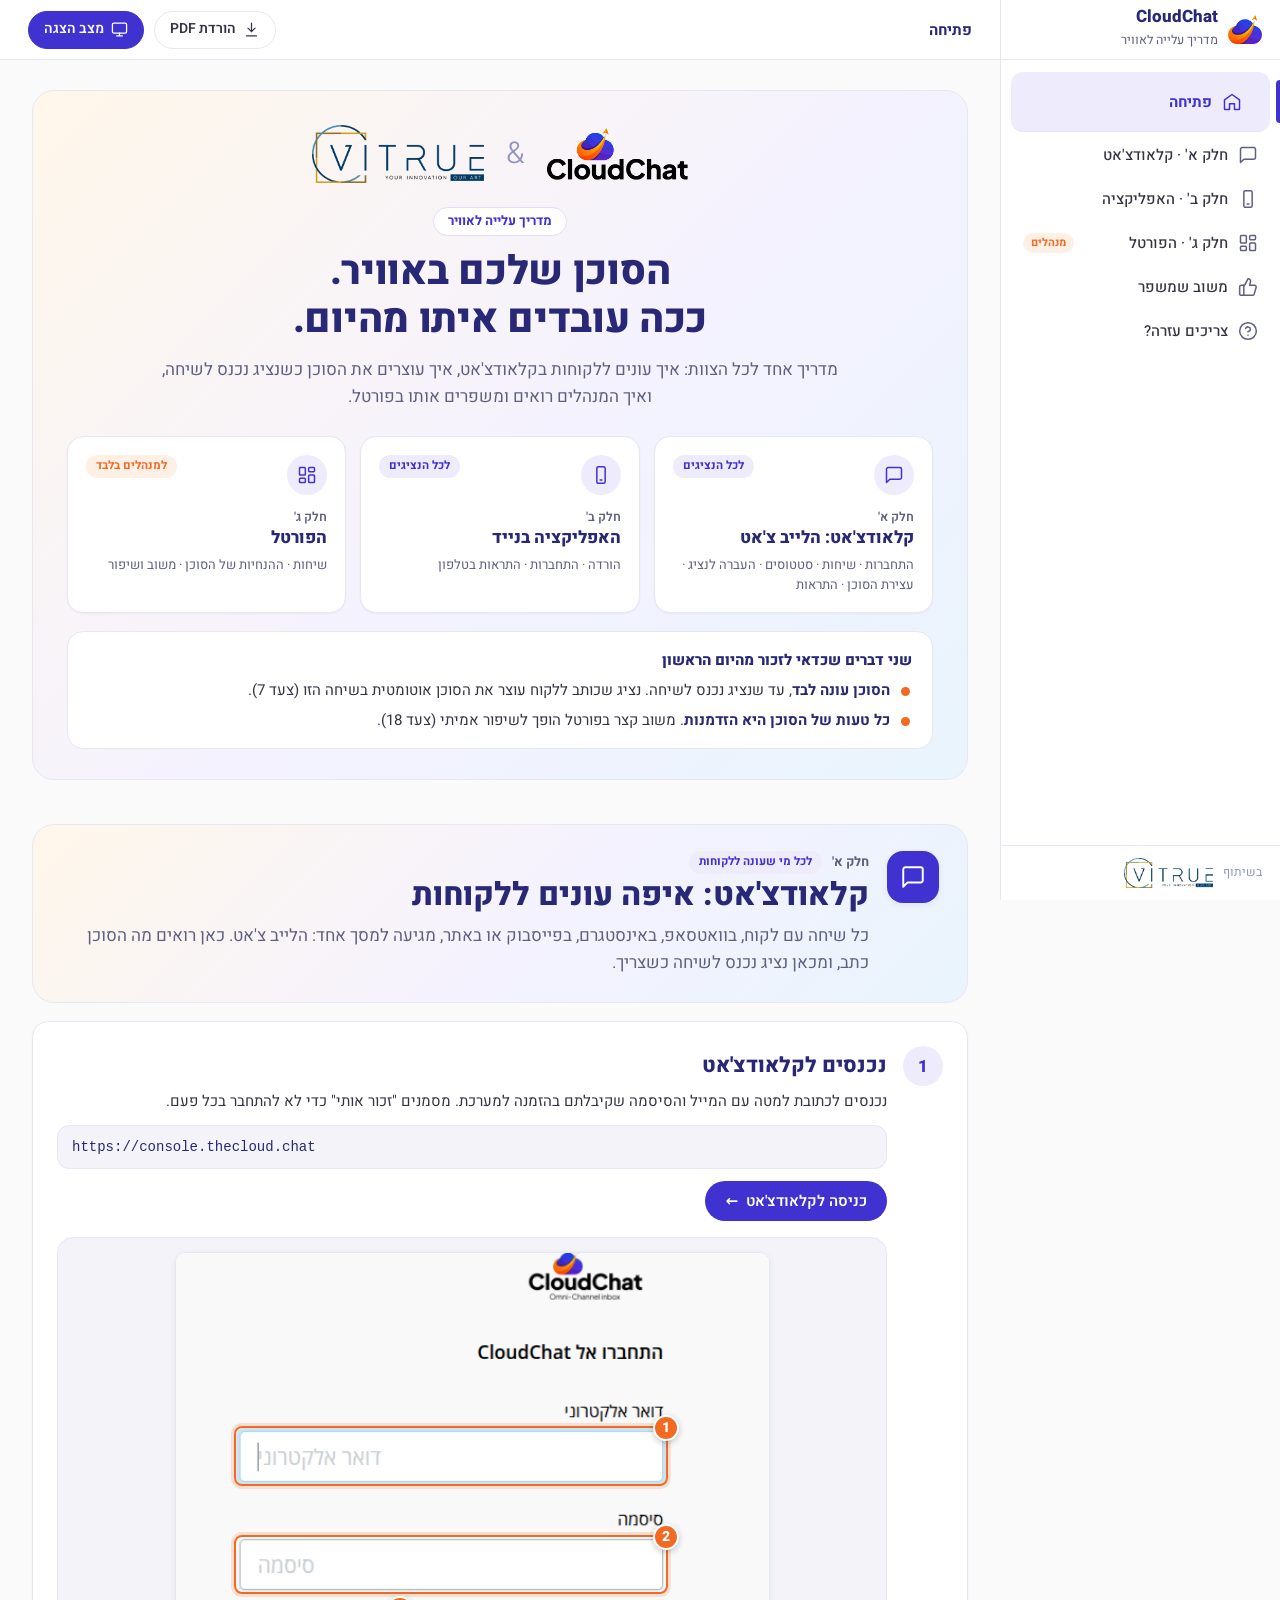
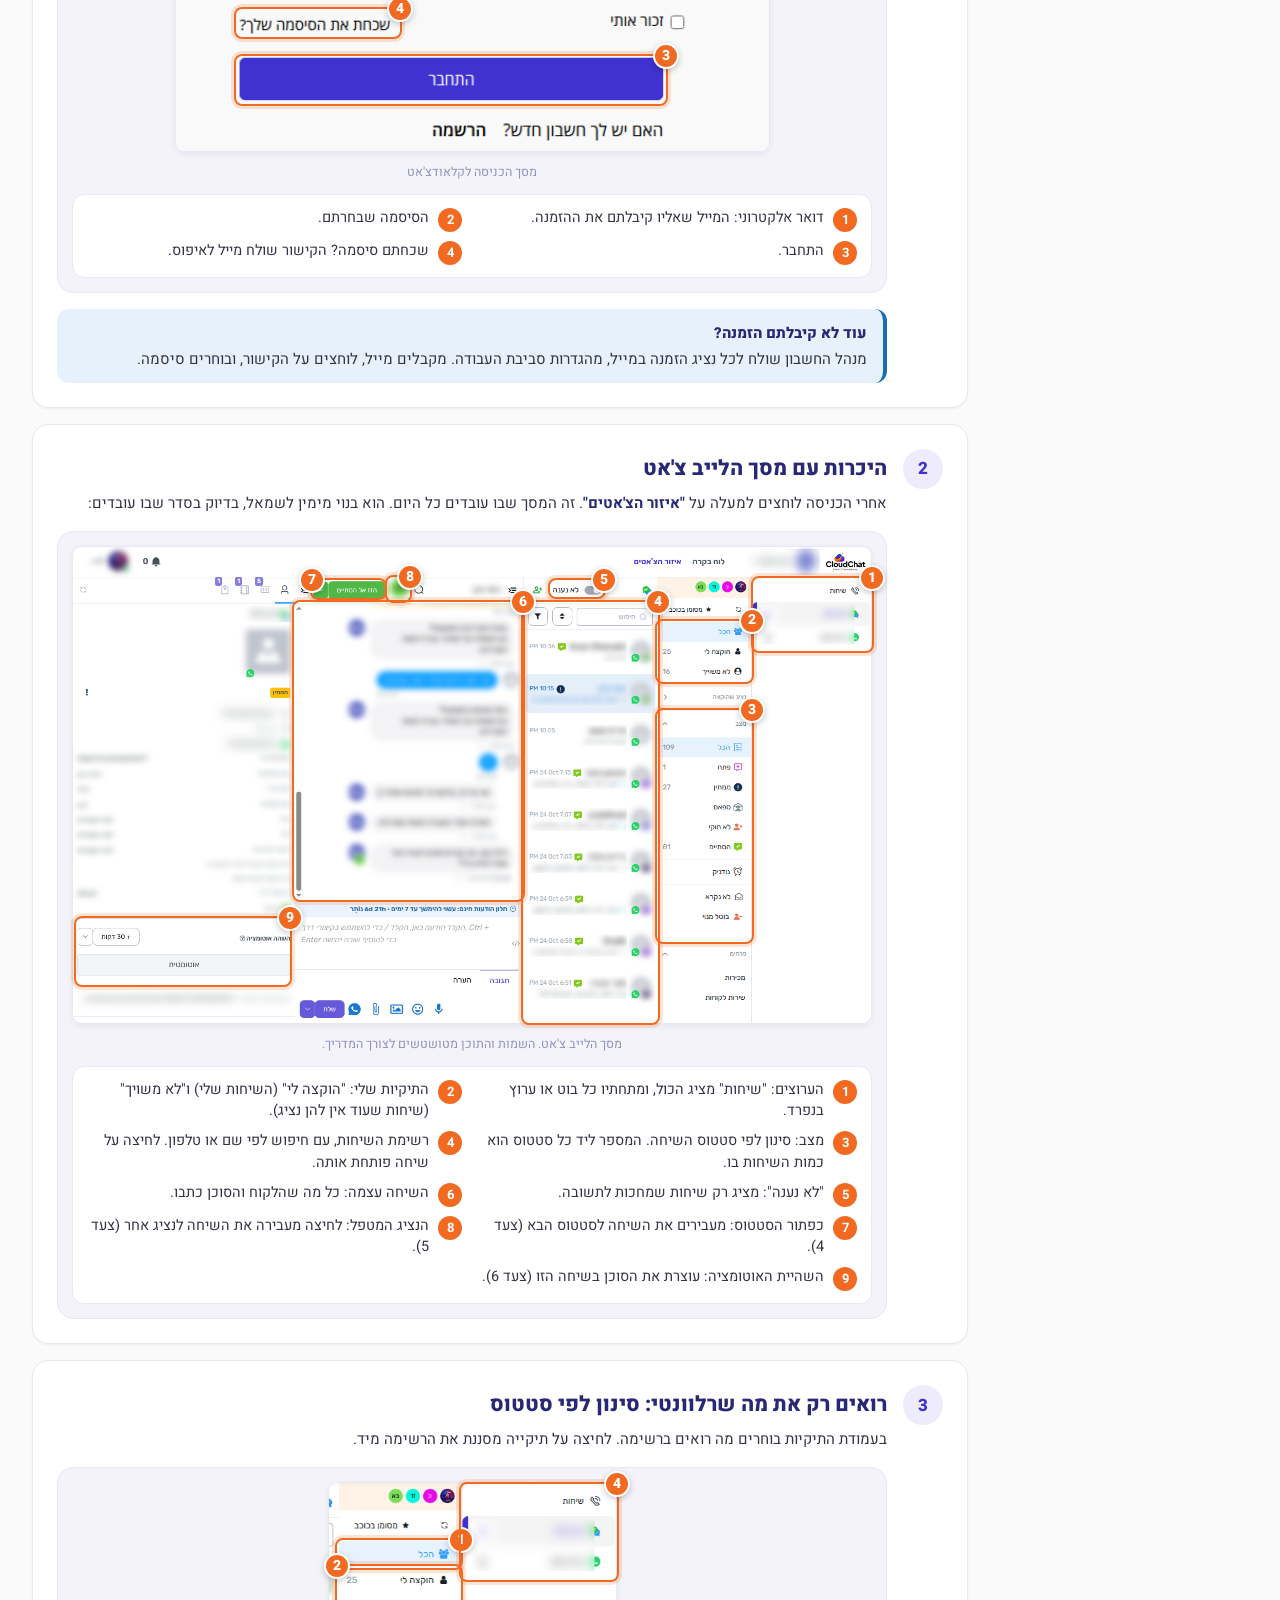
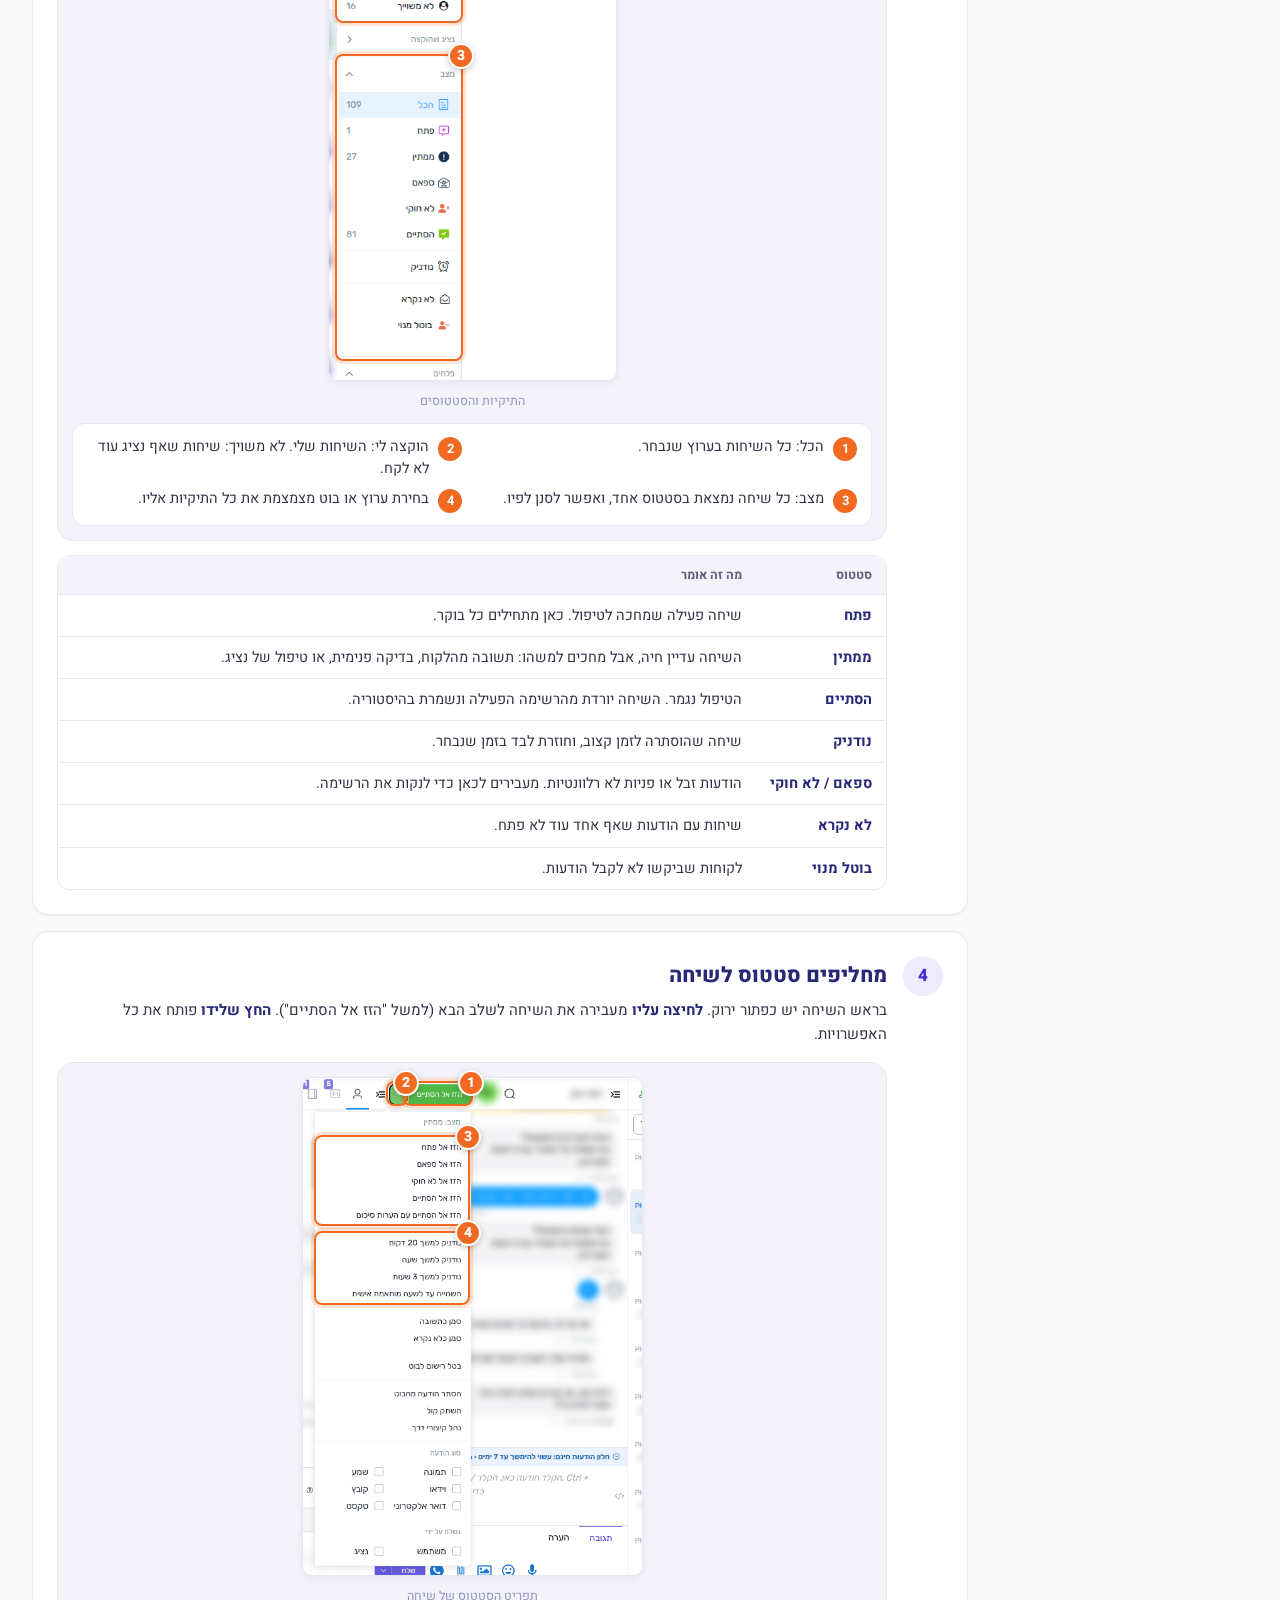
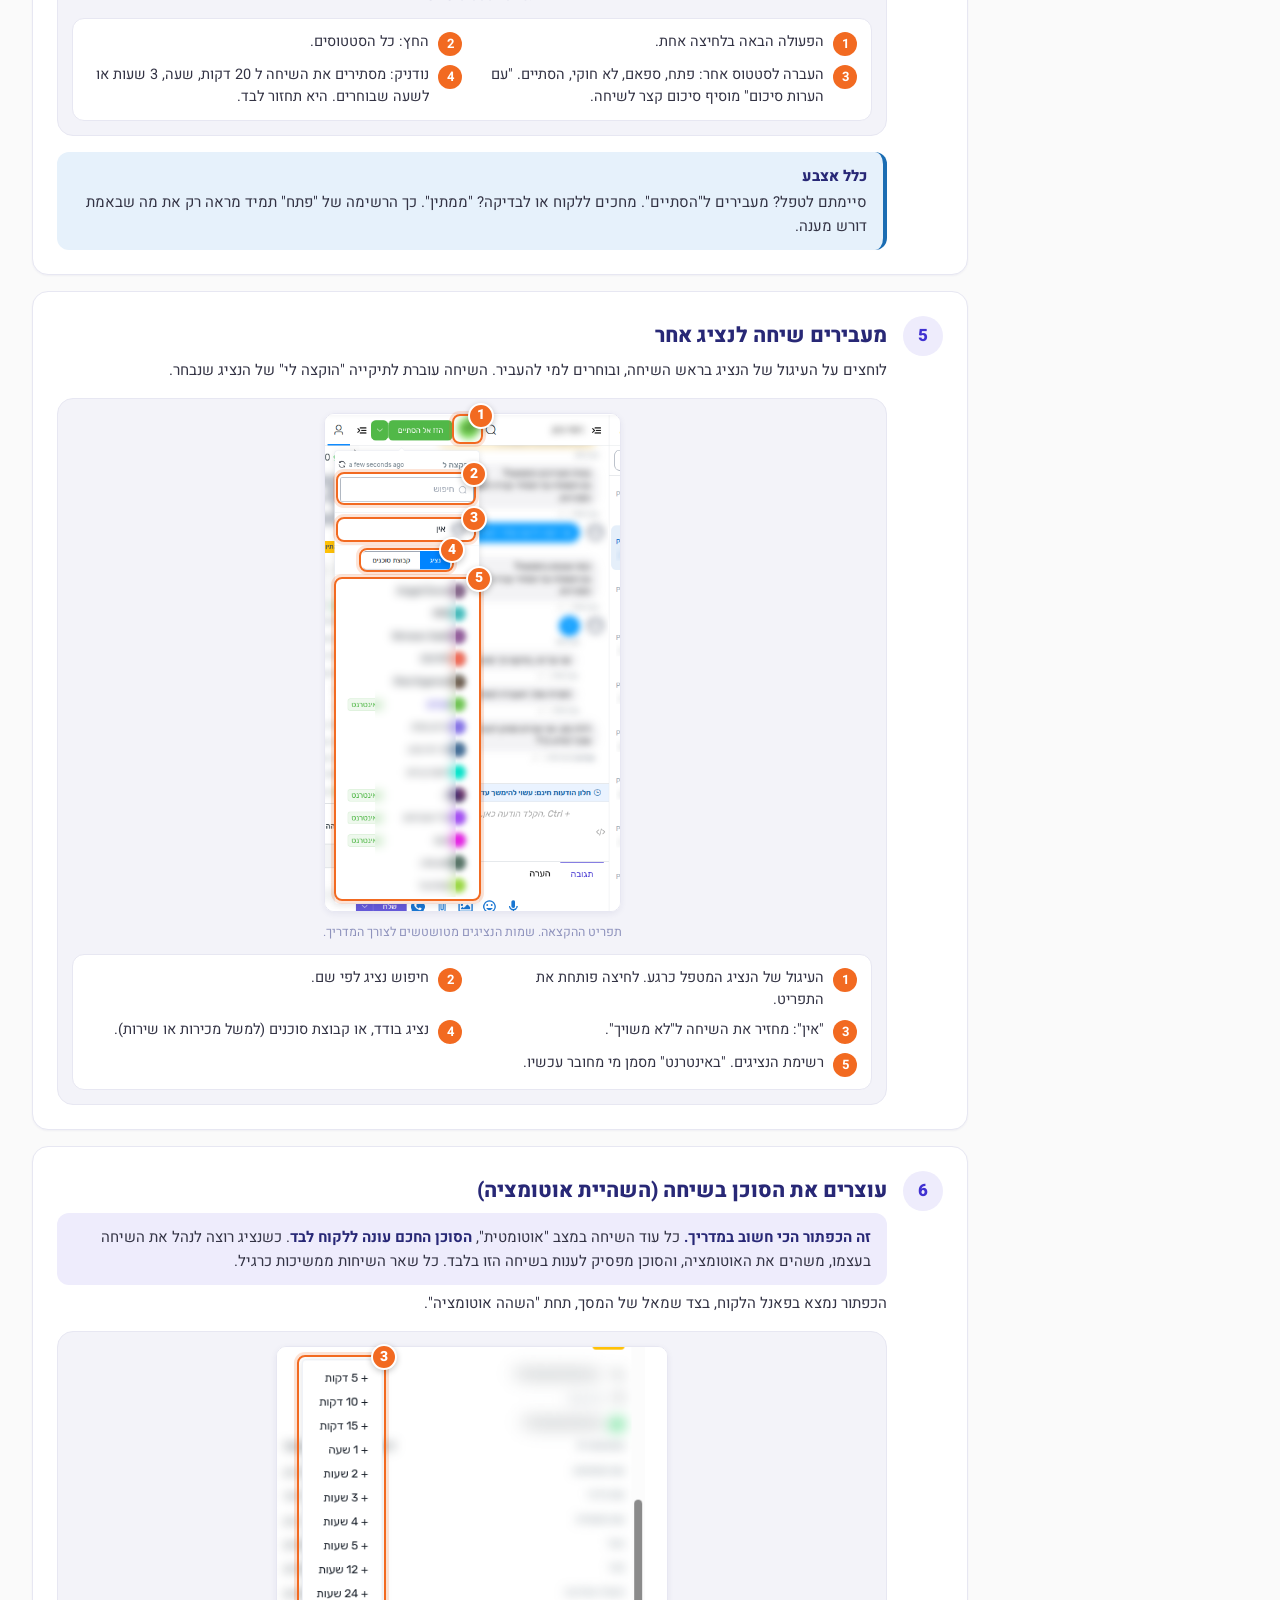
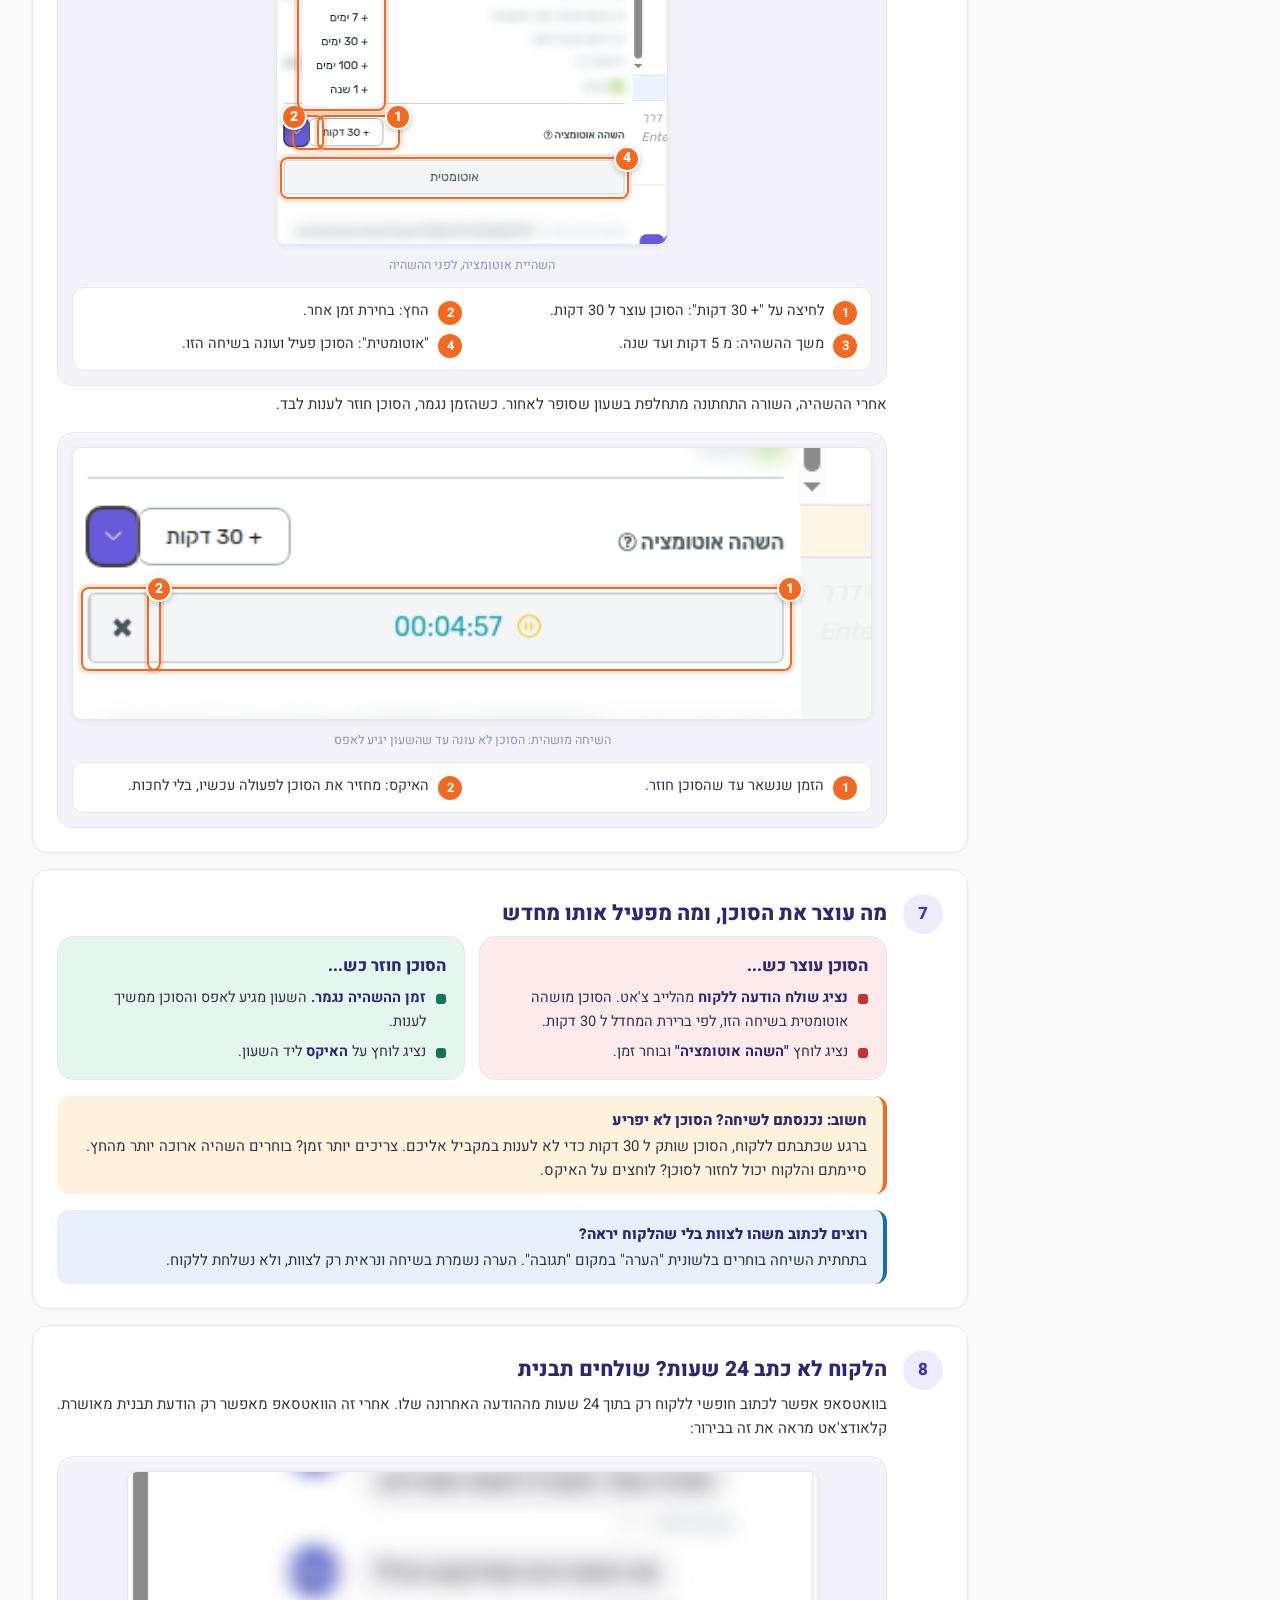
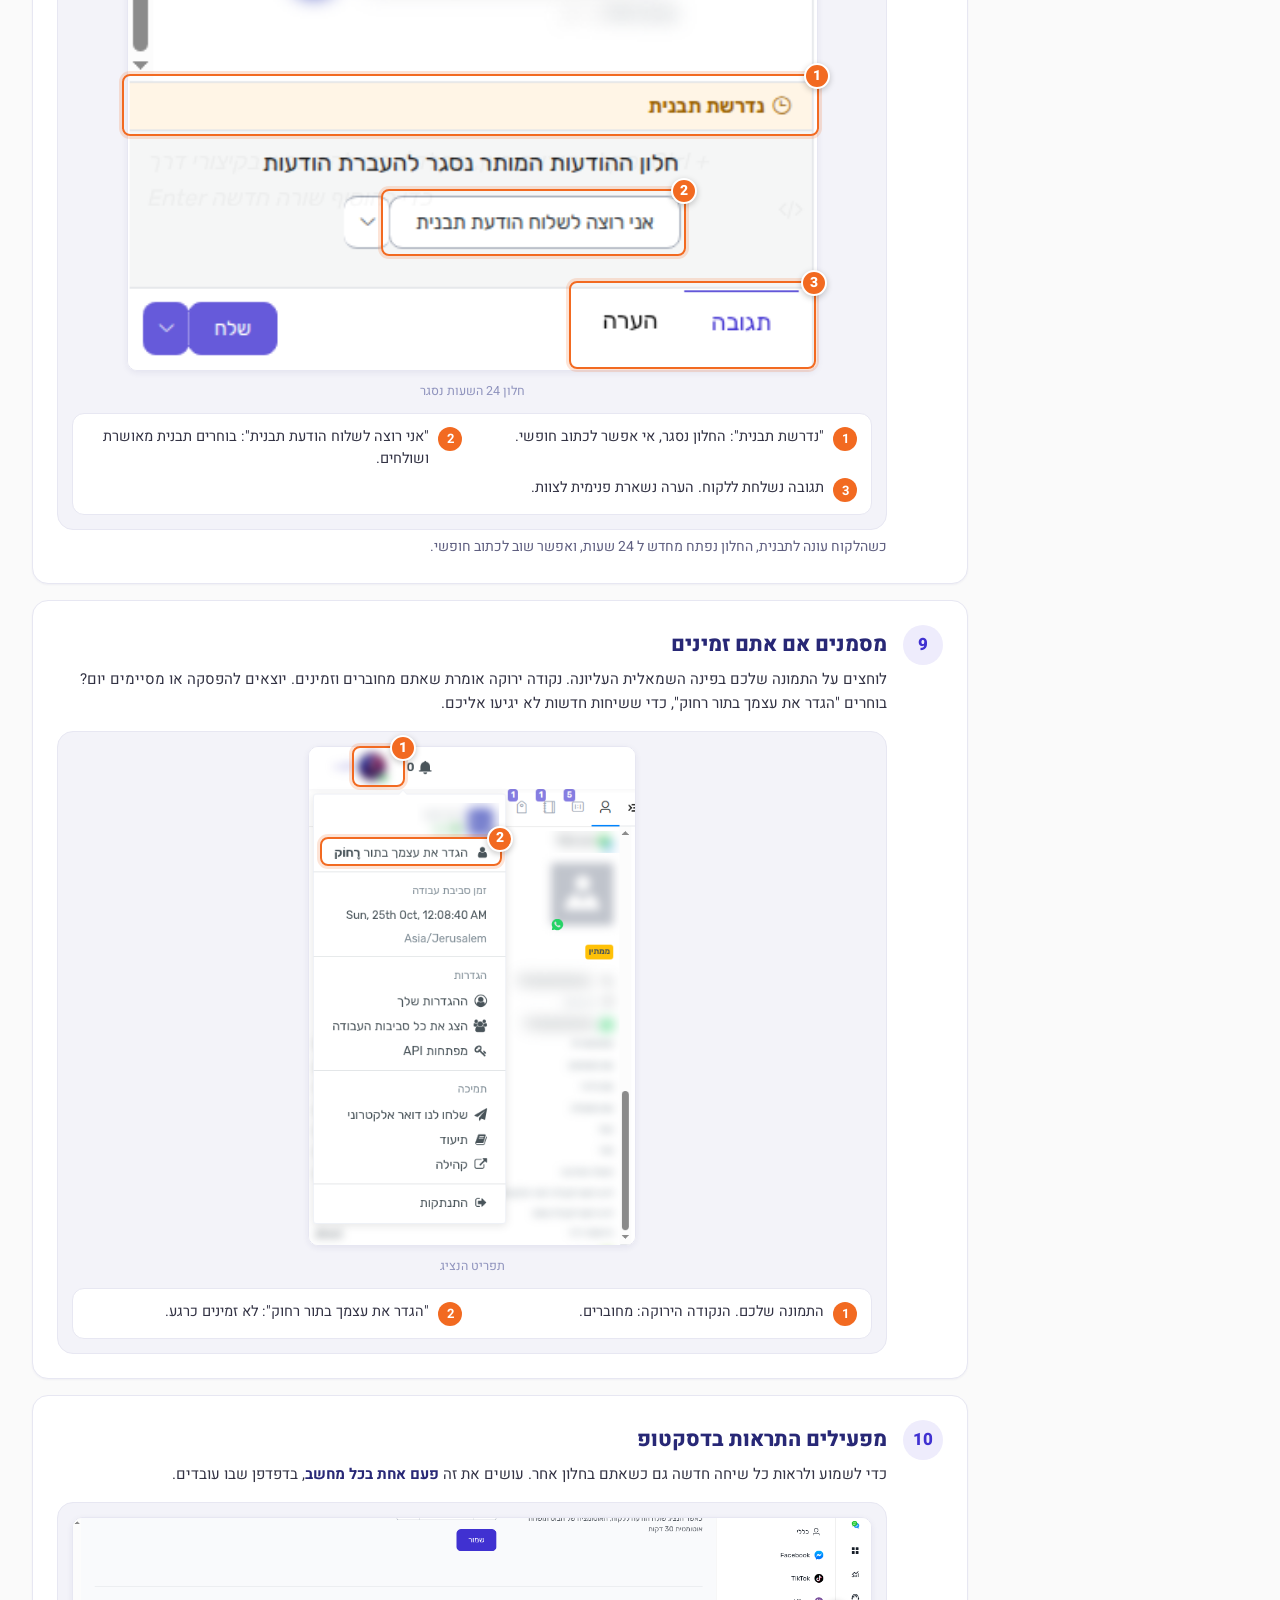
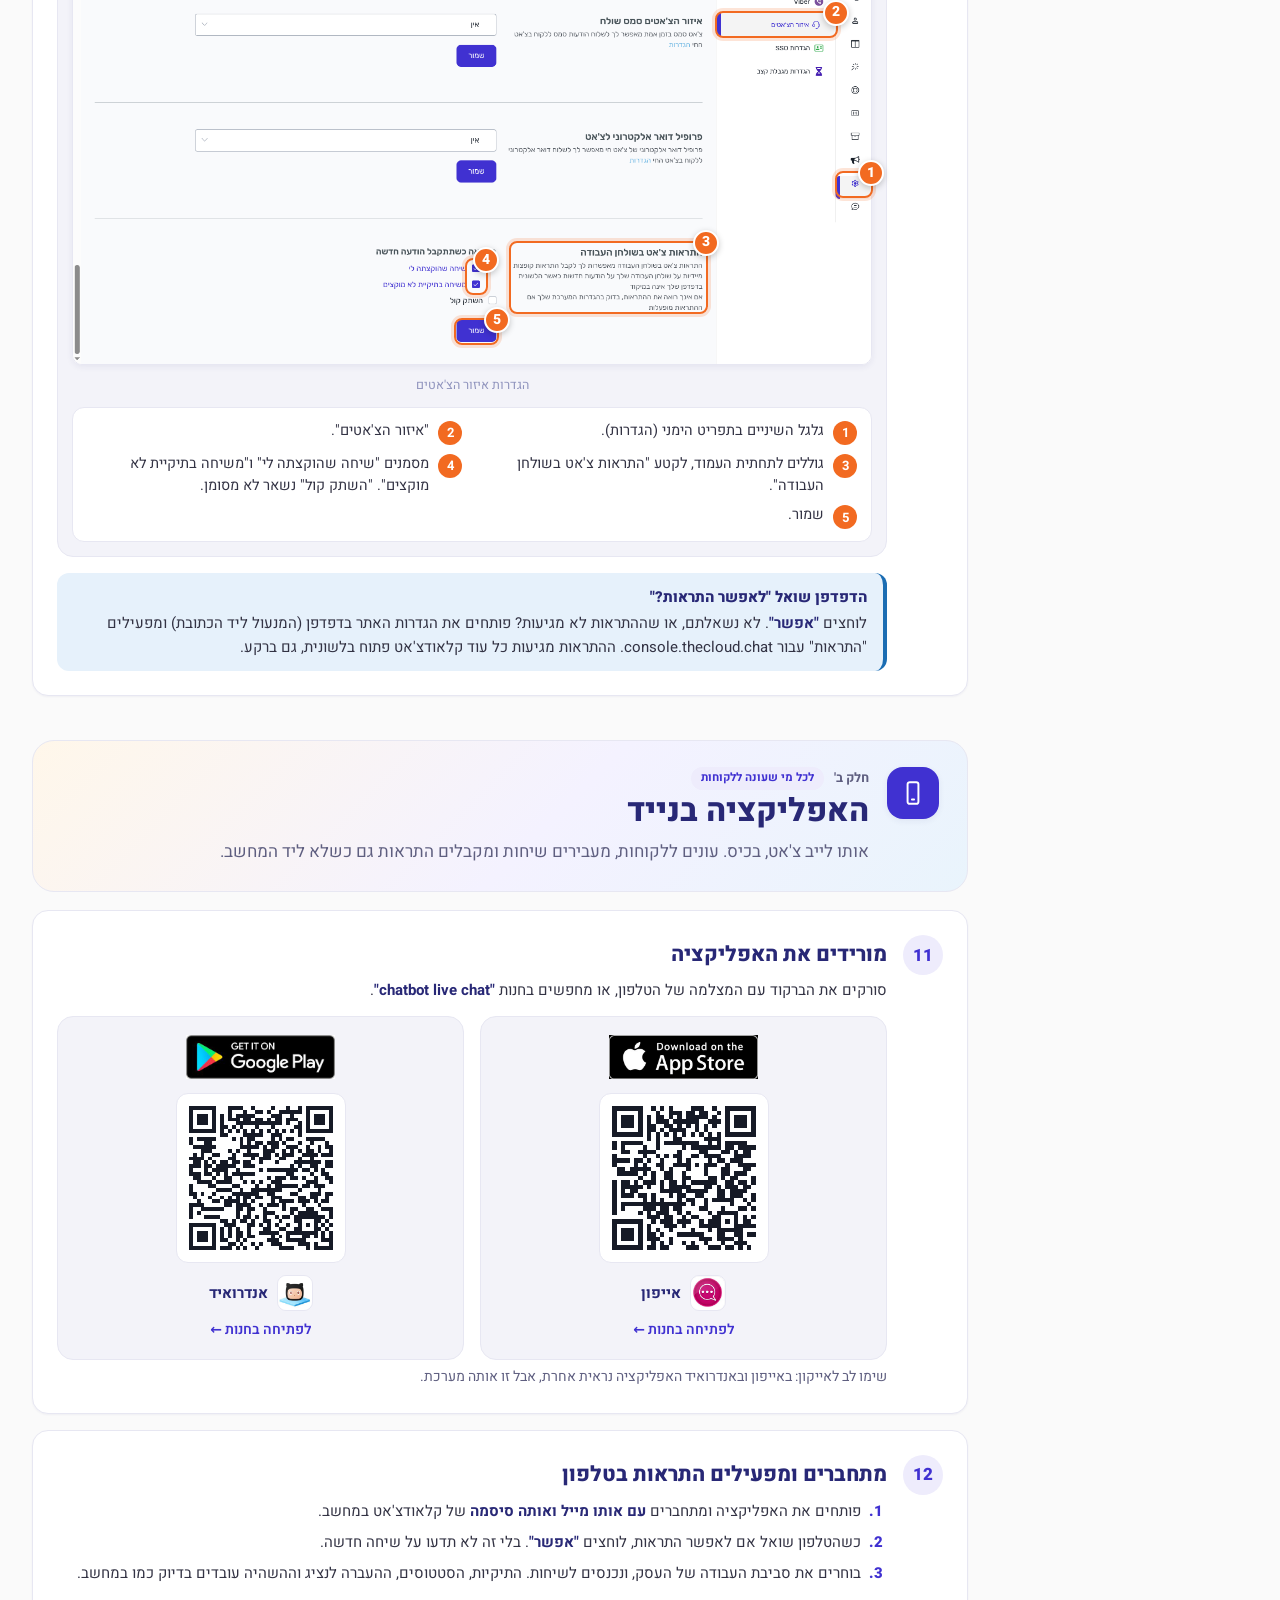
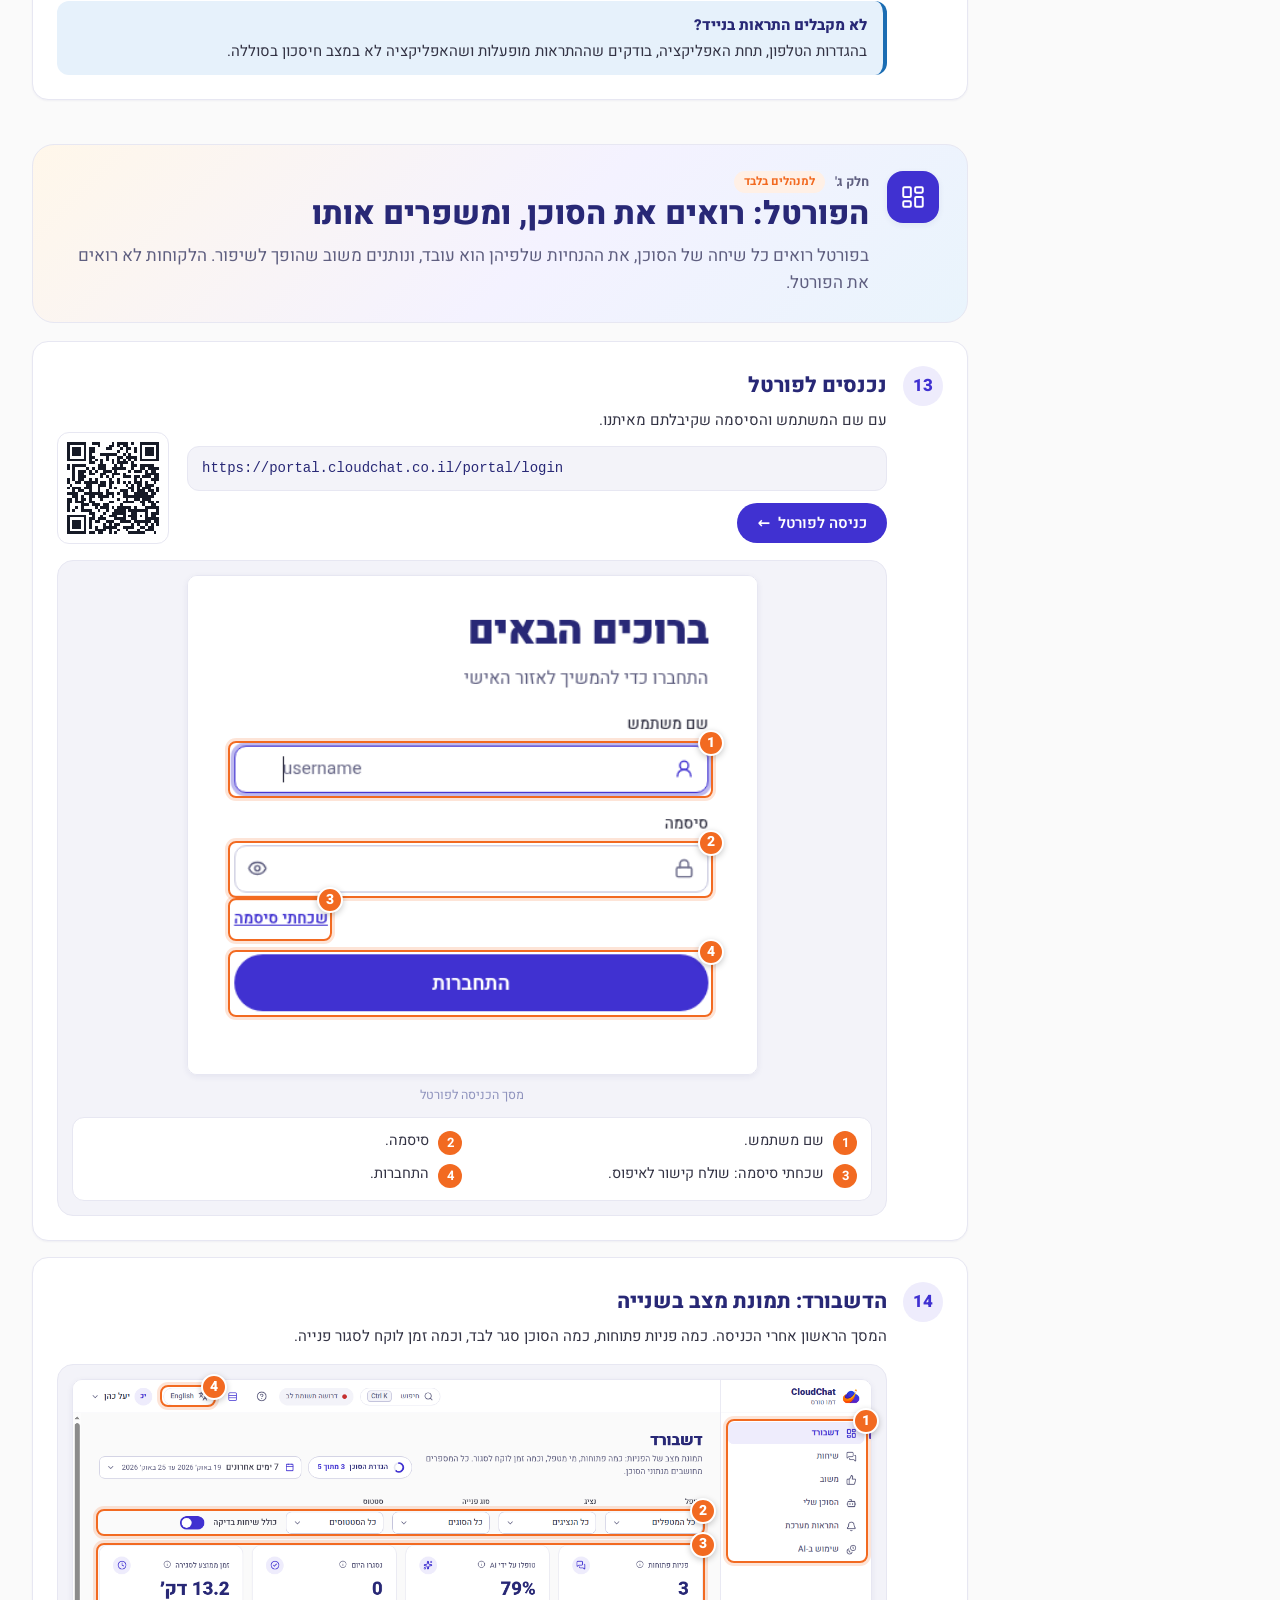
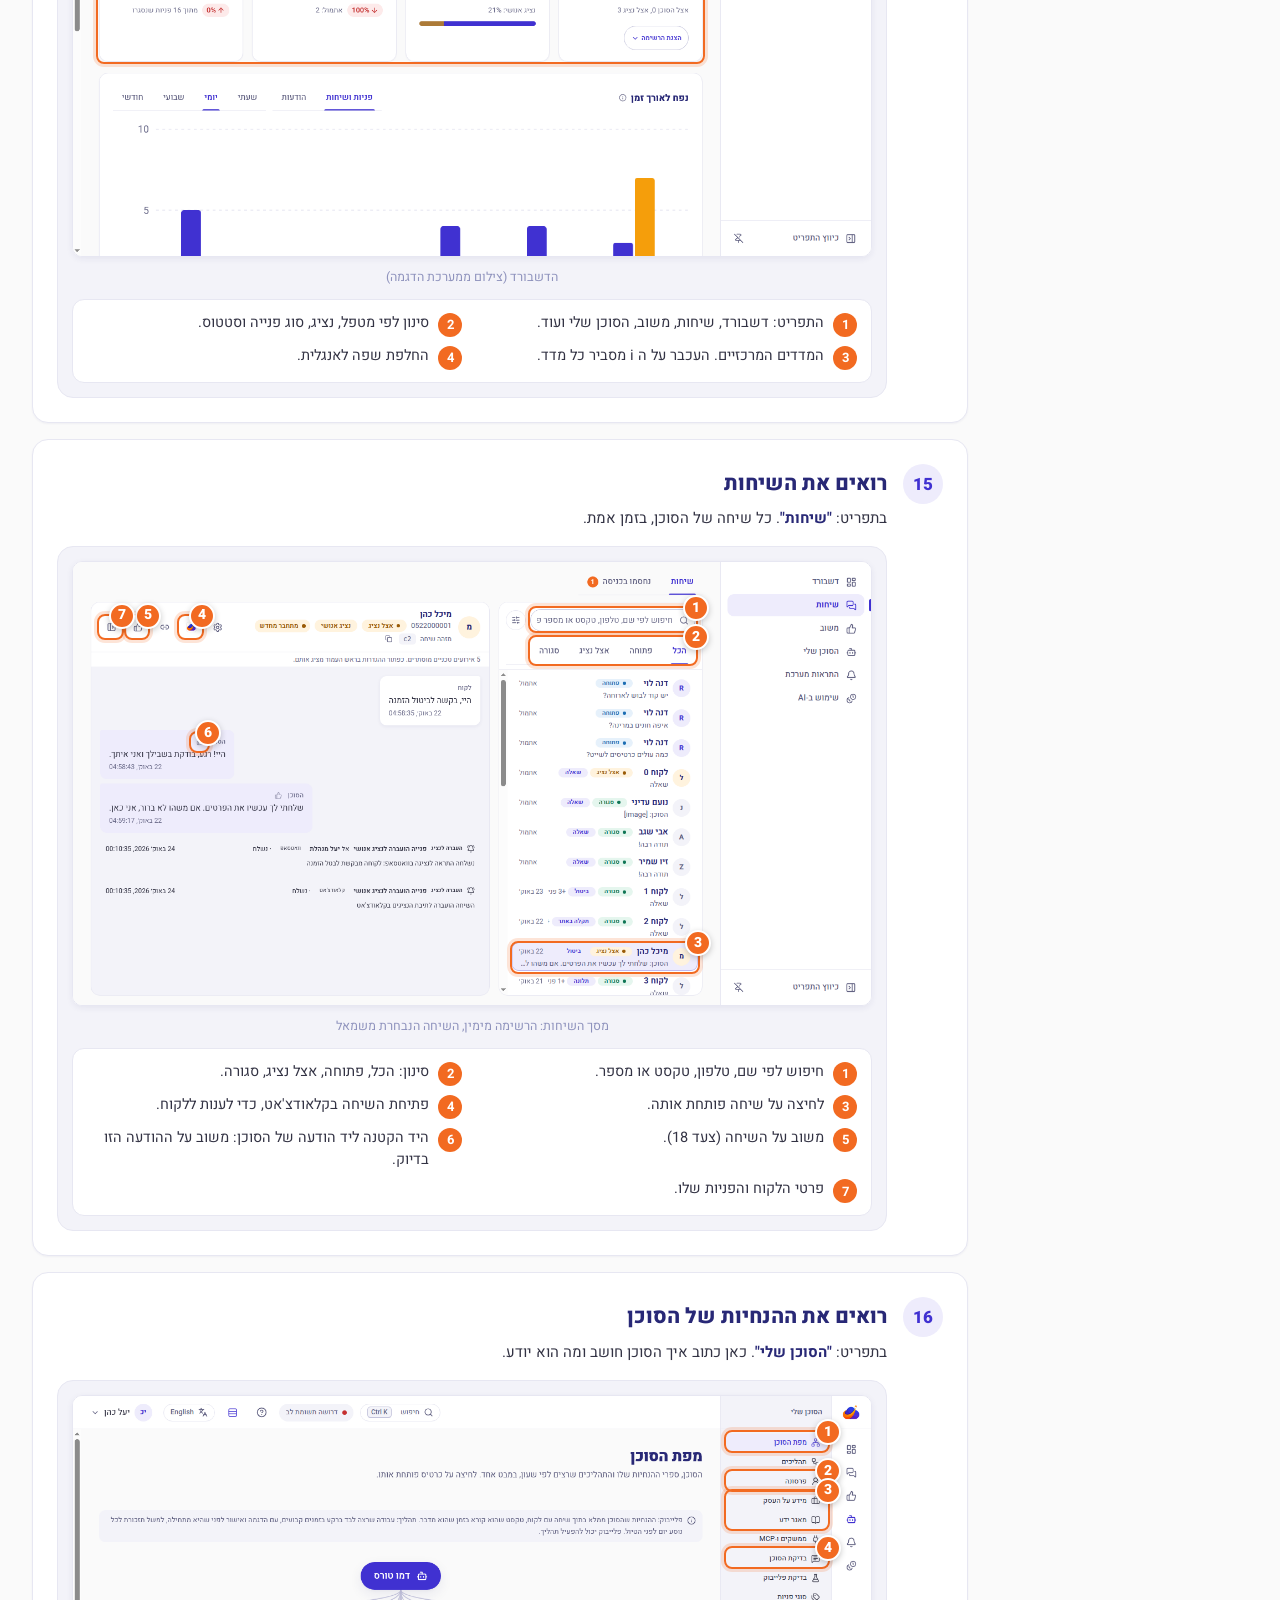
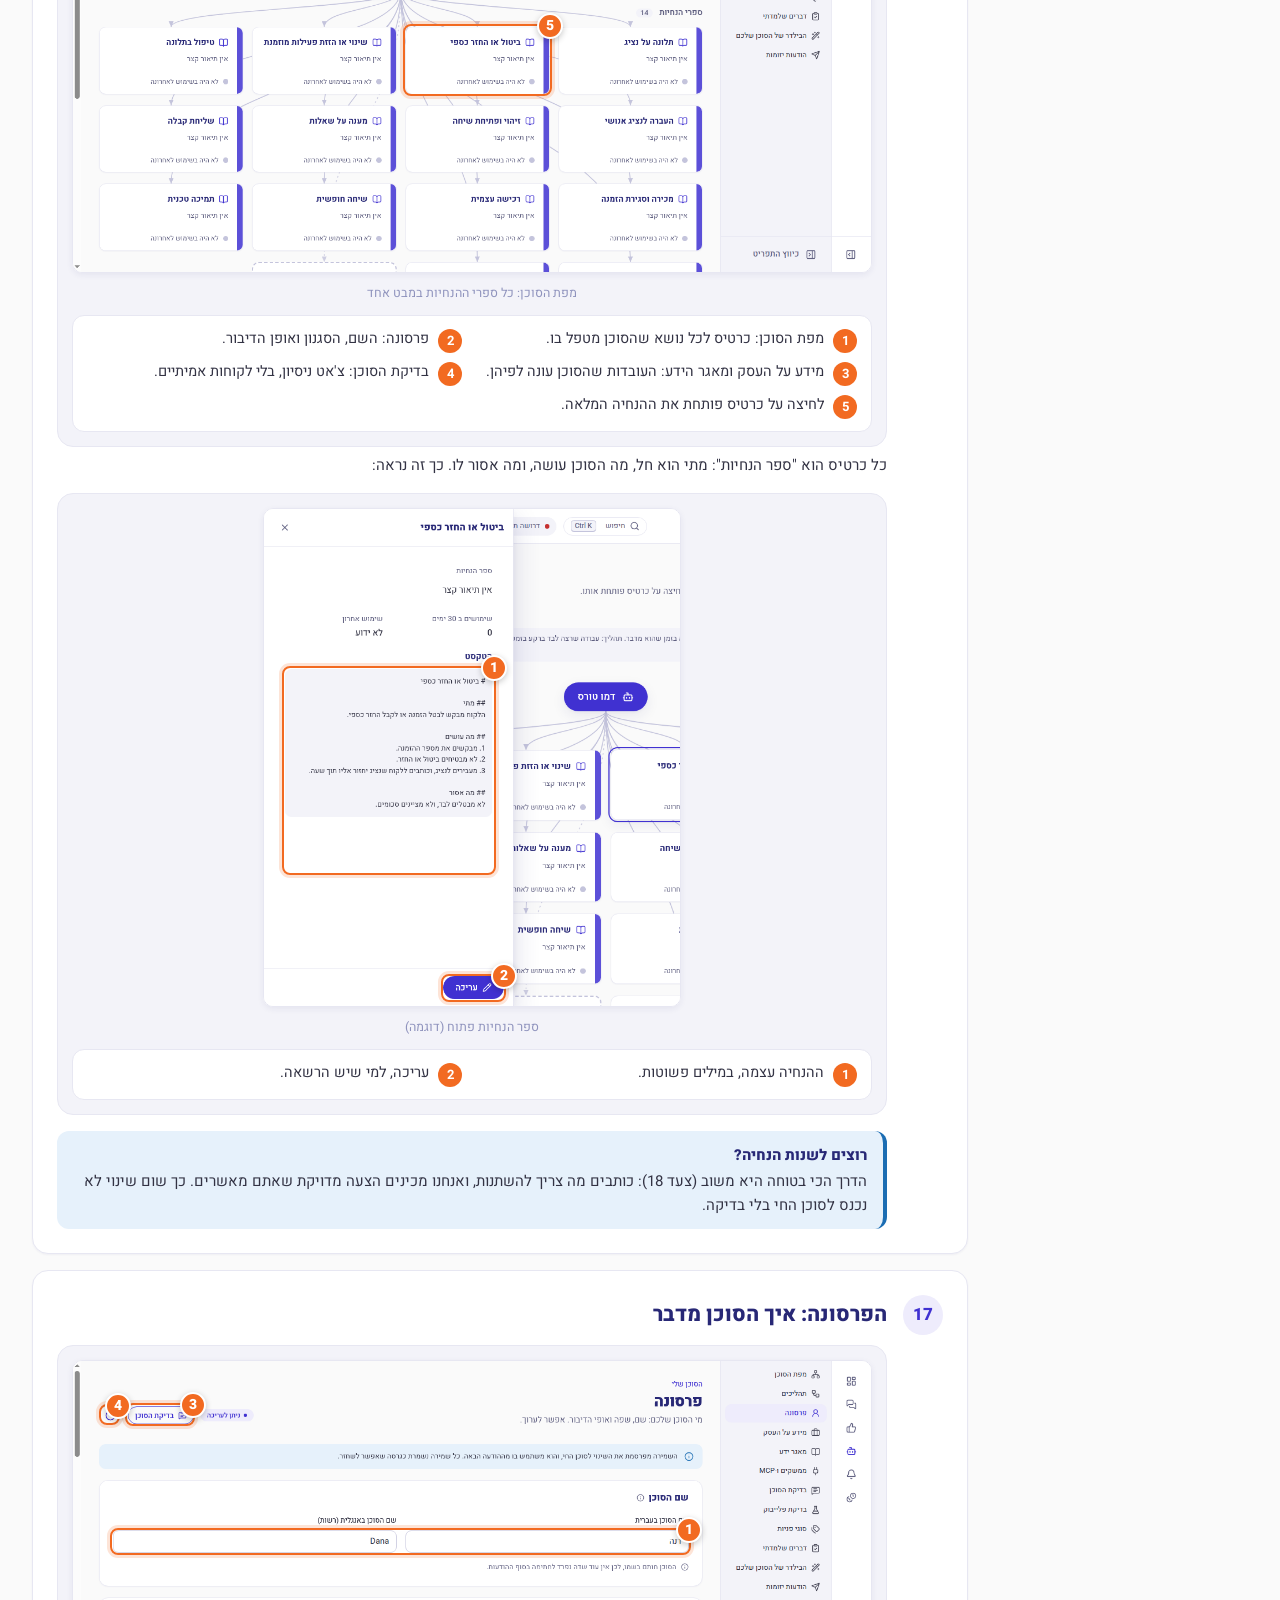
==== commit e2020e62: "Portal look: sidebar, header, CloudChat and Vitrue logos" ====
--- a/index.html
+++ b/index.html
@@ -1,123 +1,200 @@
 <!DOCTYPE html>
 <html dir="rtl" lang="he"><head><meta charset="utf-8"><meta name="viewport" content="width=device-width, initial-scale=1">
-<title>מדריך עלייה לאוויר · CloudChat</title>
+<title>מדריך עלייה לאוויר · CloudChat &amp; Vitrue</title>
 <meta name="description" content="מדריך עלייה לאוויר: לייב צ'אט בקלאודצ'אט, האפליקציה, והפורטל למנהלים">
-<style>@font-face{font-family:'Heebo';src:url('Heebo.ttf') format('truetype');font-weight:100 900;font-display:swap}
-:root{--brand:#5b4be6;--brand-d:#4334c9;--brand-soft:#f4f3ff;--brand-line:#ddd9ff;--ink:#161a26;--muted:#5f6478;--line:#e6e8f0;--bg:#f6f7fb;
---mark:#ff5a36;--ok:#12b76a;--ok-bg:#ecfdf3;--warn:#f0b429;--warn-bg:#fff9ec;--warn-line:#f3dda8;--red:#e5484d;--red-bg:#fff1f1;--mgr:#0e7490;--mgr-bg:#e6f6fa}
+<link rel="icon" href="img/cloudchat_icon.png">
+<style>@font-face{font-family:'Heebo Variable';font-style:normal;font-weight:100 900;font-display:swap;src:url('fonts/heebo-hebrew.woff2') format('woff2-variations');unicode-range:U+0307-0308,U+0590-05FF,U+200C-2010,U+20AA,U+25CC,U+FB1D-FB4F}
+@font-face{font-family:'Heebo Variable';font-style:normal;font-weight:100 900;font-display:swap;src:url('fonts/heebo-latin.woff2') format('woff2-variations');unicode-range:U+0000-00FF,U+0131,U+0152-0153,U+02BB-02BC,U+02C6,U+02DA,U+02DC,U+0304,U+0308,U+0329,U+2000-206F,U+20AC,U+2122,U+2191,U+2193,U+2212,U+2215,U+FEFF,U+FFFD}
+/* design tokens copied from the CloudChat portal (light theme) */
+:root{--color-bg:#fafafa;--color-surface:#fff;--color-surface-2:#f3f3f9;--color-surface-hover:#f7f7fc;--color-border:#e7e7f2;--color-border-strong:#c4c4dc;
+--color-heading:#282876;--color-text:#334;--color-text-muted:#5f5f80;--color-text-subtle:#8f93bd;
+--color-primary:#4031d1;--color-primary-hover:#3426b0;--color-primary-soft:#eeecfc;--color-primary-soft-hover:#e1ddf8;
+--color-accent:#f26a21;--color-accent-soft:#fff0e6;--color-success:#0e7554;--color-success-soft:#e5f6ee;--color-danger:#c53030;--color-danger-soft:#fdeaea;
+--color-warning:#9a5b06;--color-warning-soft:#fff3de;--color-info:#1b6db3;--color-info-soft:#e6f1fb;
+--gradient-wash:linear-gradient(135deg,#fff7ea 0%,#f4f2ff 55%,#e9f4fc 100%);
+--radius-xs:6px;--radius-sm:10px;--radius-md:12px;--radius-lg:16px;--radius-xl:22px;--radius-pill:999px;
+--shadow-xs:0 1px 2px #2828760d;--shadow-sm:0 2px 6px #28287612;--shadow-md:0 8px 22px #28287614,0 2px 6px #2828760a;--shadow-lg:0 18px 44px #28287629,0 6px 14px #2828760f;
+--font-sans:"Heebo Variable",system-ui,-apple-system,"Segoe UI",Roboto,"Noto Sans Hebrew",Arial,sans-serif;--side-w:17.5rem;--mark:#f26a21}
 *{box-sizing:border-box;margin:0;padding:0}
-html{scroll-behavior:smooth;-webkit-text-size-adjust:100%}
-body{font-family:'Heebo',system-ui,-apple-system,'Segoe UI',Arial,sans-serif;background:var(--bg);color:var(--ink);line-height:1.6}
-a{color:var(--brand)}
-.bar{position:sticky;top:0;z-index:20;display:flex;align-items:center;gap:18px;padding:10px 22px;background:rgba(255,255,255,.92);backdrop-filter:blur(8px);border-bottom:1px solid var(--line)}
-.bar .home{display:flex;align-items:center;gap:9px;font-weight:700;color:var(--ink);text-decoration:none;font-size:15px}
-.bar .home i,.logo i{width:10px;height:10px;border-radius:50%;background:var(--brand);display:block}
-.bar .links{display:flex;gap:4px;margin-inline-start:auto}
-.bar .links a{text-decoration:none;color:var(--muted);font-size:14px;font-weight:500;padding:6px 12px;border-radius:9px}
-.bar .links a:hover{background:var(--brand-soft);color:var(--brand)}
-.bar .pdf{text-decoration:none;font-size:14px;font-weight:600;color:var(--muted);padding:7px 12px;border:1px solid var(--line);border-radius:10px}
-#pres{border:1px solid var(--brand-line);background:var(--brand-soft);color:var(--brand);font:inherit;font-weight:600;font-size:14px;padding:7px 14px;border-radius:10px;cursor:pointer}
-.wrap{max-width:960px;margin:0 auto;padding:26px 20px 70px}
-.cover{text-align:center;padding:34px 0 26px}
-.logo{display:inline-flex;align-items:center;gap:9px;font-weight:700;font-size:14px;color:var(--muted);margin-bottom:16px}
-.cover h1{font-size:clamp(28px,4.8vw,44px);line-height:1.18;font-weight:800;letter-spacing:-.4px}
-.lead{font-size:clamp(15px,2vw,18px);color:var(--muted);margin:14px auto 0;max-width:720px}
-.toc{display:grid;grid-template-columns:repeat(3,1fr);gap:14px;margin-top:28px;text-align:right}
-.tocc{display:block;background:#fff;border:1px solid var(--line);border-radius:16px;padding:16px 18px;text-decoration:none;color:var(--ink);font-size:17px;font-weight:700;line-height:1.35;transition:transform .12s,box-shadow .12s;border-top:5px solid var(--brand)}
-.tocc.b{border-top-color:#8b7cf6}.tocc.c{border-top-color:var(--mgr)}
-.tocc:hover{transform:translateY(-2px);box-shadow:0 8px 24px rgba(20,25,50,.08)}
-.tocc b{display:block;font-size:13px;color:var(--muted);font-weight:600;margin:8px 0 2px}
-.tocc small{display:block;font-size:13px;font-weight:400;color:var(--muted);margin-top:6px}
-.tag{display:inline-block;font-size:11.5px;font-weight:700;background:var(--brand-soft);color:var(--brand);padding:2px 9px;border-radius:20px}
-.tag.mgr{background:var(--mgr-bg);color:var(--mgr)}
-.howto{margin-top:22px;text-align:right;background:#fff;border:1px solid var(--line);border-radius:16px;padding:16px 20px;font-weight:700}
-.howto ul{list-style:none;margin-top:8px;font-weight:400;color:#3f4457}
+html{scroll-behavior:smooth;-webkit-text-size-adjust:100%;scroll-padding-top:72px}
+body{font-family:var(--font-sans);background:var(--color-bg);color:var(--color-text);line-height:1.6;font-size:15px}
+a{color:var(--color-primary)}
+svg{width:20px;height:20px;flex:0 0 auto}
+/* sidebar like the portal: right side, white, soft active pill */
+.side{position:fixed;inset-block:0;right:0;width:var(--side-w);background:var(--color-surface);border-left:1px solid var(--color-border);display:flex;flex-direction:column;z-index:30}
+.side-head{display:flex;align-items:center;gap:10px;padding:14px 18px;height:60px;border-bottom:1px solid var(--color-border)}
+.side-head img{width:34px;height:auto}
+.side-head b{display:block;color:var(--color-heading);font-size:17px;font-weight:800;line-height:1.1}
+.side-head small{color:var(--color-text-muted);font-size:12.5px}
+.side-nav{flex:1;overflow:auto;padding:12px 10px}
+.nv{display:flex;align-items:center;gap:10px;text-decoration:none;color:var(--color-text);font-weight:500;font-size:15px;padding:9px 12px;border-radius:var(--radius-md);position:relative;margin-bottom:2px}
+.nv:hover{background:var(--color-surface-hover)}
+.nv svg{color:var(--color-text-muted)}
+.nv em{font-style:normal;font-size:11px;font-weight:700;color:var(--color-accent);background:var(--color-accent-soft);border-radius:var(--radius-pill);padding:1px 8px;margin-inline-start:auto}
+.nv.on,.grp.on>.nv{background:var(--color-primary-soft);color:var(--color-primary);font-weight:700}
+.nv.on svg,.grp.on>.nv svg{color:var(--color-primary)}
+.nv.on:before,.grp.on>.nv:before{content:'';position:absolute;right:-10px;top:8px;bottom:8px;width:4px;border-radius:4px 0 0 4px;background:var(--color-primary)}
+.subs{display:none;padding:2px 0 8px;margin-inline-start:22px;border-inline-start:1px solid var(--color-border)}
+.grp.on .subs{display:block}
+.sub{display:flex;gap:8px;align-items:flex-start;text-decoration:none;color:var(--color-text-muted);font-size:13.5px;line-height:1.4;padding:5px 12px;border-radius:var(--radius-sm)}
+.sub i{font-style:normal;flex:0 0 20px;height:20px;border-radius:var(--radius-pill);background:var(--color-surface-2);color:var(--color-text-muted);font-size:11.5px;font-weight:700;display:flex;align-items:center;justify-content:center}
+.sub:hover{background:var(--color-surface-hover);color:var(--color-text)}
+.sub.on{color:var(--color-primary);font-weight:600}
+.sub.on i{background:var(--color-primary);color:#fff}
+.side-foot{display:flex;align-items:center;gap:10px;padding:12px 18px;border-top:1px solid var(--color-border);color:var(--color-text-subtle);font-size:12px}
+.side-foot img{height:30px;width:auto}
+/* header like the portal top bar */
+.main{margin-right:var(--side-w)}
+.top{position:sticky;top:0;z-index:20;height:60px;display:flex;align-items:center;gap:10px;padding:0 28px;background:rgba(255,255,255,.94);backdrop-filter:blur(8px);border-bottom:1px solid var(--color-border)}
+.crumb{font-weight:700;color:var(--color-heading);font-size:15px;margin-inline-end:auto;white-space:nowrap;overflow:hidden;text-overflow:ellipsis}
+#menu{display:none;border:0;background:none;color:var(--color-heading);padding:6px;border-radius:var(--radius-sm);cursor:pointer}
+.tbtn{display:inline-flex;align-items:center;gap:7px;height:38px;padding:0 15px;border:1px solid var(--color-border);border-radius:var(--radius-pill);background:var(--color-surface);color:var(--color-text);font:inherit;font-size:14px;font-weight:600;text-decoration:none;cursor:pointer;white-space:nowrap}
+.tbtn:hover{background:var(--color-surface-hover)}
+.tbtn svg{width:17px;height:17px}
+.tbtn.primary{background:var(--color-primary);border-color:var(--color-primary);color:#fff}
+.tbtn.primary:hover{background:var(--color-primary-hover)}
+.wrap{max-width:62rem;margin:0 auto;padding:30px 28px 80px}
+/* cover */
+.cover{background:var(--gradient-wash);border:1px solid var(--color-border);border-radius:var(--radius-xl);padding:34px 34px 30px;margin-bottom:22px;text-align:center}
+.brands{display:flex;align-items:center;justify-content:center;gap:22px;margin-bottom:24px}
+.brands img{height:52px;width:auto}
+.brands img+.amp+img{height:58px}
+.amp{font-size:30px;font-weight:300;color:var(--color-text-subtle)}
+.eyebrow{align-self:center;display:inline-block;font-size:13px;font-weight:700;color:var(--color-primary);background:var(--color-surface);border:1px solid var(--color-primary-soft-hover);border-radius:var(--radius-pill);padding:3px 14px;margin-bottom:12px}
+.cover h1{font-size:clamp(28px,4.4vw,40px);line-height:1.2;font-weight:800;color:var(--color-heading);letter-spacing:-.3px}
+.lead{font-size:clamp(15px,1.9vw,17px);color:var(--color-text-muted);margin:12px auto 0;max-width:44rem}
+.toc{display:grid;grid-template-columns:repeat(3,1fr);gap:14px;margin-top:26px;text-align:right}
+.tocc{position:relative;display:block;background:var(--color-surface);border:1px solid var(--color-border);border-radius:var(--radius-lg);padding:18px;text-decoration:none;color:var(--color-text);box-shadow:var(--shadow-xs);transition:box-shadow .14s,transform .14s}
+.tocc:hover{box-shadow:var(--shadow-md);transform:translateY(-2px)}
+.ti{display:flex;width:40px;height:40px;border-radius:var(--radius-pill);background:var(--color-primary-soft);color:var(--color-primary);align-items:center;justify-content:center;margin-bottom:12px}
+.tocc .tag{position:absolute;top:18px;left:18px}
+.tocc b{display:block;font-size:12.5px;color:var(--color-text-muted);font-weight:600}
+.tocc strong{display:block;font-size:17px;color:var(--color-heading);font-weight:800;line-height:1.3}
+.tocc small{display:block;font-size:13px;color:var(--color-text-muted);margin-top:6px;line-height:1.5}
+.tag{display:inline-block;font-size:11.5px;font-weight:700;background:var(--color-primary-soft);color:var(--color-primary);padding:2px 10px;border-radius:var(--radius-pill)}
+.tag.mgr{background:var(--color-accent-soft);color:var(--color-accent)}
+.howto{margin-top:18px;text-align:right;background:var(--color-surface);border:1px solid var(--color-border);border-radius:var(--radius-lg);padding:16px 20px}
+.howto-t{font-weight:800;color:var(--color-heading)}
+.howto ul{list-style:none;margin-top:6px}
 .howto li{position:relative;padding-inline-start:22px;margin-top:6px}
-.howto li:before{content:'';position:absolute;right:2px;top:10px;width:9px;height:9px;border-radius:50%;background:var(--brand)}
-.chapter{margin:46px 0 18px;padding:30px 28px;border-radius:22px;background:linear-gradient(135deg,#2a2370,#5b4be6);color:#fff}
-#partB.chapter{background:linear-gradient(135deg,#3b2f8f,#8b7cf6)}
-#partC.chapter{background:linear-gradient(135deg,#0b4b5c,#0e7490)}
-.chapter .kicker{font-size:14px;font-weight:700;opacity:.8}
-.chapter h1{font-size:clamp(24px,3.6vw,34px);font-weight:800;line-height:1.2;margin-top:4px}
-.chapter .lead{color:rgba(255,255,255,.86);margin:10px 0 0;max-width:none}
-.chapter .who{display:inline-block;margin-top:14px;font-size:13px;font-weight:700;background:rgba(255,255,255,.16);border:1px solid rgba(255,255,255,.3);padding:3px 12px;border-radius:20px}
-.card{background:#fff;border:1px solid var(--line);border-radius:18px;padding:24px 24px 22px;margin-bottom:18px;box-shadow:0 1px 2px rgba(20,25,50,.04)}
+.howto li:before{content:'';position:absolute;right:2px;top:9px;width:9px;height:9px;border-radius:50%;background:var(--color-accent)}
+/* chapter header like a portal page title on the wash */
+.chapter{display:flex;gap:18px;align-items:flex-start;margin:44px 0 18px;padding:26px 28px;border-radius:var(--radius-xl);background:var(--gradient-wash);border:1px solid var(--color-border)}
+.chip-ico{flex:0 0 52px;height:52px;border-radius:var(--radius-lg);background:var(--color-primary);color:#fff;display:flex;align-items:center;justify-content:center;box-shadow:var(--shadow-sm)}
+.chip-ico svg{width:26px;height:26px}
+.chapter .kicker{display:flex;gap:10px;align-items:center;font-size:13px;font-weight:700;color:var(--color-text-muted)}
+.chapter h1{font-size:clamp(24px,3.2vw,32px);font-weight:800;line-height:1.2;color:var(--color-heading);margin-top:2px}
+.chapter .lead{margin:8px 0 0;max-width:none}
+.who{font-size:11.5px;font-weight:700;background:var(--color-primary-soft);color:var(--color-primary);padding:2px 10px;border-radius:var(--radius-pill)}
+.who.mgr{background:var(--color-accent-soft);color:var(--color-accent)}
+/* step cards like portal cards */
+.card{background:var(--color-surface);border:1px solid var(--color-border);border-radius:var(--radius-lg);padding:24px;margin-bottom:16px;box-shadow:var(--shadow-xs)}
 .step{display:flex;gap:16px;align-items:flex-start}
-.badge{flex:0 0 38px;height:38px;border-radius:50%;background:var(--brand);color:#fff;font-weight:800;font-size:17px;display:flex;align-items:center;justify-content:center;margin-top:2px}
+.badge{flex:0 0 40px;height:40px;border-radius:var(--radius-pill);background:var(--color-primary-soft);color:var(--color-primary);font-weight:800;font-size:17px;display:flex;align-items:center;justify-content:center}
 .body{flex:1;min-width:0}
-h2{font-size:clamp(18px,2.5vw,22px);font-weight:800;line-height:1.35;margin-bottom:8px}
-h2.sec{margin-bottom:14px}
-p{font-size:clamp(14.5px,1.9vw,16px);color:#3f4457;margin-top:6px}
-p.key{background:var(--brand-soft);border:1px solid var(--brand-line);border-radius:12px;padding:12px 14px;color:var(--ink)}
-.hint{color:var(--muted);font-size:14px}
-.urlbox{margin-top:12px;background:var(--brand-soft);border:1px solid var(--brand-line);border-radius:12px;padding:11px 14px;direction:ltr;text-align:left;font-size:14px;color:#3b3596;word-break:break-all;font-family:ui-monospace,SFMono-Regular,Menlo,monospace}
-.btn{display:inline-flex;align-items:center;gap:8px;margin-top:12px;background:var(--brand);color:#fff;text-decoration:none;font-weight:600;font-size:15px;padding:11px 20px;border-radius:12px}
-.btn:hover{background:var(--brand-d)}
+h2{font-size:clamp(18px,2.3vw,21px);font-weight:800;line-height:1.35;color:var(--color-heading);margin:6px 0 8px}
+h2.sec{margin:0 0 14px}
+h3{color:var(--color-heading)}
+p{font-size:15px;color:var(--color-text);margin-top:6px}
+b,strong{color:var(--color-heading)}
+p.key{background:var(--color-primary-soft);border-radius:var(--radius-md);padding:12px 16px}
+.hint{color:var(--color-text-muted);font-size:14px}
+.urlbox{margin-top:12px;background:var(--color-surface-2);border:1px solid var(--color-border);border-radius:var(--radius-md);padding:10px 14px;direction:ltr;text-align:left;font-size:14px;color:var(--color-heading);word-break:break-all;font-family:ui-monospace,"SF Mono",Menlo,Consolas,monospace}
+.btn{display:inline-flex;align-items:center;gap:8px;margin-top:12px;background:var(--color-primary);color:#fff;text-decoration:none;font-weight:600;font-size:15px;height:40px;padding:0 20px;border-radius:var(--radius-pill)}
+.btn:hover{background:var(--color-primary-hover)}
 .urlrow{display:flex;gap:18px;align-items:center}
 .urlrow>div{flex:1;min-width:0}
 .qr{display:block;background:#fff}
-.qr.small{width:112px;height:112px;border:1px solid var(--line);border-radius:12px;padding:6px}
-.shot{margin-top:16px;border:1px solid var(--line);border-radius:14px;background:#fbfbfd;padding:10px}
-.frame{position:relative;width:100%;max-width:var(--mw,100%);margin:0 auto;border-radius:8px;overflow:visible;border:1px solid var(--line);background:#fff}
-.frame img{position:absolute;inset:0;width:100%;height:100%;display:block;border-radius:8px}
+.qr.small{width:112px;height:112px;border:1px solid var(--color-border);border-radius:var(--radius-md);padding:6px}
+/* screenshots */
+.shot{margin-top:16px;border:1px solid var(--color-border);border-radius:var(--radius-lg);background:var(--color-surface-2);padding:14px}
+.frame{position:relative;width:100%;max-width:var(--mw,100%);margin:0 auto;border-radius:var(--radius-sm);overflow:visible;background:#fff;box-shadow:var(--shadow-sm)}
+.frame img{position:absolute;inset:0;width:100%;height:100%;display:block;border-radius:var(--radius-sm);border:1px solid var(--color-border)}
+.mk{position:absolute;border:2.5px solid var(--mark);border-radius:8px;box-shadow:0 0 0 3px rgba(242,106,33,.18)}
+.mk span{position:absolute;top:-13px;right:-13px;min-width:26px;height:26px;padding:0 6px;border-radius:13px;background:var(--mark);color:#fff;font-weight:800;font-size:14px;display:flex;align-items:center;justify-content:center;box-shadow:0 2px 6px rgba(0,0,0,.22);border:2px solid #fff}
 .mk.l span{right:auto;left:-13px}
-.mk{position:absolute;border:2.5px solid var(--mark);border-radius:8px;box-shadow:0 0 0 3px rgba(255,90,54,.18)}
-.mk span{position:absolute;top:-13px;right:-13px;min-width:26px;height:26px;padding:0 6px;border-radius:13px;background:var(--mark);color:#fff;font-weight:800;font-size:14px;display:flex;align-items:center;justify-content:center;box-shadow:0 2px 6px rgba(0,0,0,.25);border:2px solid #fff}
-figcaption{font-size:12.5px;color:#8a8fa3;text-align:center;margin-top:8px}
-.legend{list-style:none;margin-top:10px;display:grid;grid-template-columns:1fr 1fr;gap:6px 18px}
-.legend li{display:flex;gap:9px;align-items:flex-start;font-size:14.5px;color:#3f4457;line-height:1.5}
+figcaption{font-size:12.5px;color:var(--color-text-subtle);text-align:center;margin-top:10px}
+.legend{list-style:none;margin-top:12px;display:grid;grid-template-columns:1fr 1fr;gap:8px 20px;background:var(--color-surface);border:1px solid var(--color-border);border-radius:var(--radius-md);padding:12px 14px}
+.legend li{display:flex;gap:9px;align-items:flex-start;font-size:14.5px;line-height:1.5}
 .legend b{flex:0 0 24px;height:24px;border-radius:12px;background:var(--mark);color:#fff;font-size:13px;display:flex;align-items:center;justify-content:center;margin-top:1px}
-.tip{margin-top:16px;background:var(--warn-bg);border:1px solid var(--warn-line);border-right:6px solid var(--warn);border-radius:12px;padding:12px 16px;font-size:15px;color:#3f4457}
-.tip .ttl{display:block;font-weight:800;color:var(--ink);margin-bottom:3px}
-.tip.warn{background:var(--red-bg);border-color:#f6c9cb;border-right-color:var(--red)}
-.tbl{width:100%;border-collapse:separate;border-spacing:0;margin-top:14px;font-size:15px;border:1px solid var(--line);border-radius:12px;overflow:hidden}
-.tbl th{background:#23204f;color:#fff;text-align:right;padding:9px 12px;font-weight:700}
-.tbl td{padding:8px 12px;border-top:1px solid var(--line);vertical-align:top;color:#3f4457}
-.tbl td:first-child{white-space:nowrap;width:120px;color:var(--ink)}
+/* callouts in the portal soft colours */
+.tip{margin-top:16px;background:var(--color-info-soft);border-radius:var(--radius-md);padding:12px 16px;font-size:15px;border-inline-start:4px solid var(--color-info)}
+.tip .ttl{display:block;font-weight:800;color:var(--color-heading);margin-bottom:2px}
+.tip.warn{background:var(--color-warning-soft);border-inline-start-color:var(--color-accent)}
+.tbl{width:100%;border-collapse:separate;border-spacing:0;margin-top:14px;font-size:14.5px;border:1px solid var(--color-border);border-radius:var(--radius-md);overflow:hidden}
+.tbl th{background:var(--color-surface-2);color:var(--color-text-muted);text-align:right;padding:9px 14px;font-weight:700;font-size:12.5px}
+.tbl td{padding:9px 14px;border-top:1px solid var(--color-border);vertical-align:top}
+.tbl td:first-child{white-space:nowrap;width:130px}
+.tbl tr:hover td{background:var(--color-surface-hover)}
 .grid2{display:grid;grid-template-columns:1fr 1fr;gap:14px;margin-top:8px}
-.mini{border-radius:14px;padding:14px 16px;border:1px solid var(--line)}
-.mini h3{font-size:17px;font-weight:800;margin-bottom:6px}
+.mini{border-radius:var(--radius-lg);padding:16px 18px;border:1px solid var(--color-border)}
+.mini h3{font-size:16.5px;font-weight:800;margin-bottom:4px}
 .mini ul{list-style:none}
-.mini li{font-size:15px;color:#3f4457;margin-top:6px;position:relative;padding-inline-start:20px}
-.mini li:before{content:'';position:absolute;right:0;top:9px;width:10px;height:10px;border-radius:3px}
-.mini.stop{background:var(--red-bg);border-color:#f6c9cb}.mini.stop li:before{background:var(--red)}
-.mini.go{background:var(--ok-bg);border-color:#b7ebcd}.mini.go li:before{background:var(--ok)}
+.mini li{font-size:14.5px;margin-top:7px;position:relative;padding-inline-start:20px}
+.mini li:before{content:'';position:absolute;right:0;top:8px;width:10px;height:10px;border-radius:3px}
+.mini.stop{background:var(--color-danger-soft)}.mini.stop li:before{background:var(--color-danger)}
+.mini.go{background:var(--color-success-soft)}.mini.go li:before{background:var(--color-success)}
 .apps{display:grid;grid-template-columns:1fr 1fr;gap:16px;margin-top:14px}
-.app{border:1px solid var(--line);border-radius:16px;padding:16px;text-align:center;background:#fbfbfd}
-.app .badge-img{height:44px;width:auto;display:block;margin:0 auto 12px}
-.app .qr{width:180px;height:180px;margin:0 auto;border:1px solid var(--line);border-radius:12px;padding:8px}
-.appname{display:flex;align-items:center;justify-content:center;gap:9px;margin-top:12px;font-weight:700}
-.appname img{width:38px;height:38px;border-radius:9px;border:1px solid var(--line)}
+.app{border:1px solid var(--color-border);border-radius:var(--radius-lg);padding:18px;text-align:center;background:var(--color-surface-2)}
+.app .badge-img{height:44px;width:auto;display:block;margin:0 auto 14px}
+.app .qr{width:170px;height:170px;margin:0 auto;border:1px solid var(--color-border);border-radius:var(--radius-md);padding:8px}
+.appname{display:flex;align-items:center;justify-content:center;gap:9px;margin-top:12px;font-weight:700;color:var(--color-heading)}
+.appname img{width:36px;height:36px;border-radius:9px;border:1px solid var(--color-border)}
 .app a{display:inline-block;margin-top:8px;font-size:14px;font-weight:600;text-decoration:none}
 .nums{margin:10px 0 0;padding-inline-start:22px}
-.nums li{font-size:15.5px;color:#3f4457;margin-top:7px;padding-inline-start:4px}
+.nums li{font-size:15px;margin-top:7px;padding-inline-start:4px}
+.nums li::marker{color:var(--color-primary);font-weight:800}
 .flow{display:flex;flex-wrap:wrap;align-items:center;gap:8px;margin:12px 0 4px}
-.flow span{background:#f0f1f6;border:1px solid var(--line);border-radius:20px;padding:4px 13px;font-size:14px;font-weight:600}
-.flow span.hl{background:var(--warn-bg);border-color:var(--warn-line)}
-.flow span.ok{background:var(--ok-bg);border-color:#b7ebcd;color:#067647}
-.flow i{font-style:normal;color:var(--muted)}
+.flow span{background:var(--color-surface-2);border-radius:var(--radius-pill);padding:4px 13px;font-size:13.5px;font-weight:600;color:var(--color-text-muted)}
+.flow span.hl{background:var(--color-warning-soft);color:var(--color-warning)}
+.flow span.ok{background:var(--color-success-soft);color:var(--color-success)}
+.flow i{font-style:normal;color:var(--color-text-subtle)}
 .rules{display:grid;grid-template-columns:1fr 1fr;gap:12px}
-.rule{position:relative;border:1px solid var(--line);border-radius:14px;padding:14px 16px 14px 16px;padding-inline-start:52px;background:#fbfbfd}
-.rule>b{position:absolute;right:14px;top:14px;width:28px;height:28px;border-radius:50%;background:var(--brand-soft);color:var(--brand);display:flex;align-items:center;justify-content:center;font-size:14px}
-.rule h3{font-size:16px;font-weight:800}
-.rule p{font-size:14.5px;margin-top:4px}
-.rule .no{color:#b42318}.rule .yes{color:#067647}
+.rule{position:relative;border:1px solid var(--color-border);border-radius:var(--radius-lg);padding:14px 16px;padding-inline-start:54px;background:var(--color-surface)}
+.rule>b{position:absolute;right:14px;top:14px;width:28px;height:28px;border-radius:50%;background:var(--color-primary-soft);color:var(--color-primary);display:flex;align-items:center;justify-content:center;font-size:14px}
+.rule h3{font-size:15.5px;font-weight:800}
+.rule p{font-size:14px;margin-top:4px}
+.rule .no{color:var(--color-danger)}.rule .yes{color:var(--color-success)}
+.rule .no b,.rule .yes b{color:inherit}
 .helpgrid{display:grid;grid-template-columns:1fr 1fr;gap:12px}
-.helpgrid>div{border:1px solid var(--line);border-radius:14px;padding:14px 16px;background:#fbfbfd}
-.helpgrid b{font-size:16px}
-footer{text-align:center;color:#8a8fa3;font-size:13px;margin-top:30px;line-height:1.7}
+.helpgrid>div{border:1px solid var(--color-border);border-radius:var(--radius-lg);padding:14px 16px;background:var(--color-surface-2)}
+.helpgrid b{font-size:15.5px}
+footer{text-align:center;color:var(--color-text-subtle);font-size:13px;margin-top:34px;line-height:1.7}
+.fbrands{display:flex;justify-content:center;align-items:center;gap:22px;margin-bottom:10px}
+.fbrands img{height:30px;width:auto;opacity:.9}
 #pnav{display:none}
-@media (max-width:720px){.toc,.grid2,.apps,.rules,.helpgrid{grid-template-columns:1fr}.legend{grid-template-columns:1fr}.step{gap:10px}.badge{flex-basis:32px;height:32px;font-size:15px}.card{padding:18px 14px}.bar .links{display:none}.urlrow{flex-direction:column;align-items:flex-start}.mk span{min-width:20px;height:20px;font-size:11px;top:-10px;right:-10px}}
+.scrim{display:none}
+@media (max-width:1000px){
+ .side{transform:translateX(100%);transition:transform .22s;box-shadow:var(--shadow-lg)}
+ body.menu .side{transform:none}
+ body.menu .scrim{display:block;position:fixed;inset:0;background:#28287661;z-index:25}
+ .main{margin-right:0}
+ #menu{display:inline-flex}
+}
+@media (max-width:720px){
+ .toc,.grid2,.apps,.rules,.helpgrid,.legend{grid-template-columns:1fr}
+ .wrap{padding:18px 12px 60px}.top{padding:0 10px}
+ .cover,.chapter{padding:22px 16px}.chapter{flex-direction:column;gap:10px}
+ .brands{gap:12px}.brands img{height:34px}.brands img+.amp+img{height:38px}
+ .step{gap:10px}.badge{flex-basis:32px;height:32px;font-size:15px}.card{padding:18px 14px}
+ .shot{padding:8px}.urlrow{flex-direction:column;align-items:flex-start}
+ #pres{display:none}.crumb{font-size:14px}
+ .mk span{min-width:20px;height:20px;font-size:11px;top:-10px;right:-10px}.mk.l span{left:-10px}
+}
 /* presentation mode */
-body.present{background:#eef0f7}
-body.present .bar{display:none}
-body.present .wrap{max-width:1180px;padding:0 24px}
-body.present .slide{display:none;min-height:100vh;margin:0;padding:34px 40px;border-radius:0;border:0;box-shadow:none}
+body.present .side,body.present .top,body.present footer{display:none}
+body.present .main{margin:0}
+body.present .wrap{max-width:1240px;padding:0 28px}
+body.present .slide{display:none;min-height:100vh;margin:0;padding:34px 44px;border-radius:0;border:0;box-shadow:none}
 body.present .slide.on{display:block}
-body.present .chapter.on{display:flex;flex-direction:column;justify-content:center;padding:60px 70px}
-body.present .chapter h1{font-size:54px}
-body.present .chapter .lead{font-size:24px}
-body.present .cover.on{display:block;padding-top:60px}
+body.present .chapter.on{display:flex;flex-direction:row;align-items:center;justify-content:center;padding:60px 80px}
+body.present .chapter h1{font-size:52px}
+body.present .chapter .lead{font-size:23px}
+body.present .chip-ico{flex-basis:96px;height:96px}
+body.present .chip-ico svg{width:46px;height:46px}
+body.present .cover.on{display:flex;flex-direction:column;justify-content:center}
+body.present .cover h1{font-size:50px}
+body.present .brands img{height:70px}body.present .brands img+.amp+img{height:80px}
 body.present h2{font-size:30px}
 body.present p,body.present .legend li,body.present .tip,body.present .nums li,body.present .tbl{font-size:19px}
 body.present .shot{max-width:none}
@@ -128,64 +205,62 @@
 body.present .shot.tall figcaption{grid-column:1;grid-row:2}
 body.present .shot.tall .legend{grid-column:2;grid-row:1 / span 2;grid-template-columns:1fr;margin-top:0;align-self:center}
 body.present .legend li{font-size:17px}
-body.present footer{display:none}
-body.present #pnav{display:flex;position:fixed;bottom:16px;left:16px;gap:8px;align-items:center;z-index:30;background:#fff;border:1px solid var(--line);border-radius:14px;padding:6px 10px;box-shadow:0 6px 20px rgba(20,25,50,.12)}
-#pnav button{border:0;background:var(--brand-soft);color:var(--brand);font:inherit;font-weight:700;font-size:18px;min-width:40px;height:36px;border-radius:9px;cursor:pointer}
-#pnav #pexit{font-size:14px;padding:0 12px;background:#f0f1f6;color:var(--muted)}
-#pcount{font-size:14px;color:var(--muted);min-width:56px;text-align:center}
+body.present #pnav{display:flex;position:fixed;bottom:16px;left:16px;gap:8px;align-items:center;z-index:30;background:#fff;border:1px solid var(--color-border);border-radius:var(--radius-pill);padding:6px 10px;box-shadow:var(--shadow-md)}
+#pnav button{border:0;background:var(--color-primary-soft);color:var(--color-primary);font:inherit;font-weight:700;font-size:18px;min-width:40px;height:36px;border-radius:var(--radius-pill);cursor:pointer}
+#pnav #pexit{font-size:14px;padding:0 14px;background:var(--color-surface-2);color:var(--color-text-muted)}
+#pcount{font-size:14px;color:var(--color-text-muted);min-width:56px;text-align:center}
 @media print{
  @page{size:A4;margin:12mm 11mm}
  body{background:#fff}
- .bar,#pnav{display:none!important}
- .wrap{max-width:none;padding:0}
+ .side,.top,#pnav,.scrim,footer{display:none!important}
+ .main{margin:0}.wrap{max-width:none;padding:0}
  .shot,.tip,.rule,.mini,.app,.helpgrid>div,.legend li,.tbl tr{break-inside:avoid}
- .card{break-inside:avoid}
- .frame{max-width:min(100%,calc(92mm * var(--ar)))}
+ .card{break-inside:avoid;box-shadow:none}
+ .frame{max-width:min(100%,calc(92mm * var(--ar)));box-shadow:none}
+ .shot{padding:8px}.legend li{font-size:12.5px}p{font-size:13.5px}
+ .app .qr{width:120px;height:120px}.app{padding:10px}
+ .chapter{break-before:page;margin-top:0}
  .cover{min-height:265mm;display:flex;flex-direction:column;justify-content:center;break-after:page}
- .cover h1{font-size:40px}
- .cover .lead{font-size:17px}
- .tocc{font-size:18px;padding:20px}
- .howto{font-size:16px}
- .shot{padding:6px}
- .app .qr{width:120px;height:120px}
- .app{padding:10px}
- .chapter{margin-top:0}
- .legend li{font-size:12.5px}
- p{font-size:13.5px}
+ .cover h1{font-size:40px}.brands img{height:60px}.brands img+.amp+img{height:66px}
  h2{break-after:avoid}
- .card{box-shadow:none}
- .chapter{break-before:page;-webkit-print-color-adjust:exact;print-color-adjust:exact}
- .mk,.mk span,.legend b,.badge,.tbl th,.tip,.mini,.flow span,p.key,.tocc,.chapter{-webkit-print-color-adjust:exact;print-color-adjust:exact}
- .cover{padding-top:10px}
+ *{-webkit-print-color-adjust:exact;print-color-adjust:exact}
  a.btn{display:none}
 }
 </style></head><body>
-<nav class="bar"><a href="#top" class="home"><i></i>מדריך עלייה לאוויר</a><div class="links"><a href="#partA">קלאודצ'אט</a><a href="#partB">אפליקציה</a><a href="#partC">פורטל</a></div><a class="pdf" href="cloudchat-golive-guide.pdf" download>הורדת PDF</a><button id="pres" type="button" title="מצב הצגה: שקף אחד בכל מסך, מעבר בחצים">מצב הצגה</button></nav>
+<aside class="side" id="side"><div class="side-head"><img src="img/cloudchat_icon.png" alt=""><div><b>CloudChat</b><small>מדריך עלייה לאוויר</small></div></div>
+<nav class="side-nav"><a href="#top" class="nv top"><svg viewBox="0 0 24 24" fill="none" stroke="currentColor" stroke-width="1.8" stroke-linecap="round" stroke-linejoin="round" aria-hidden="true"><path d="M3 9.5 12 3l9 6.5V20a1 1 0 0 1-1 1h-5v-7H9v7H4a1 1 0 0 1-1-1z"/></svg><span>פתיחה</span></a><div class="grp"><a href="#partA" class="nv chap"><svg viewBox="0 0 24 24" fill="none" stroke="currentColor" stroke-width="1.8" stroke-linecap="round" stroke-linejoin="round" aria-hidden="true"><path d="M21 15a2 2 0 0 1-2 2H7l-4 4V5a2 2 0 0 1 2-2h14a2 2 0 0 1 2 2z"/></svg><span>חלק א' · קלאודצ'אט</span></a><div class="subs"><a href="#s1" class="sub"><i>1</i><span>נכנסים לקלאודצ'אט</span></a><a href="#s2" class="sub"><i>2</i><span>היכרות עם מסך הלייב צ'אט</span></a><a href="#s3" class="sub"><i>3</i><span>רואים רק את מה שרלוונטי: סינון לפי סטטוס</span></a><a href="#s4" class="sub"><i>4</i><span>מחליפים סטטוס לשיחה</span></a><a href="#s5" class="sub"><i>5</i><span>מעבירים שיחה לנציג אחר</span></a><a href="#s6" class="sub"><i>6</i><span>עוצרים את הסוכן בשיחה (השהיית אוטומציה)</span></a><a href="#s7" class="sub"><i>7</i><span>מה עוצר את הסוכן, ומה מפעיל אותו מחדש</span></a><a href="#s8" class="sub"><i>8</i><span>הלקוח לא כתב 24 שעות? שולחים תבנית</span></a><a href="#s9" class="sub"><i>9</i><span>מסמנים אם אתם זמינים</span></a><a href="#s10" class="sub"><i>10</i><span>מפעילים התראות בדסקטופ</span></a></div></div><div class="grp"><a href="#partB" class="nv chap"><svg viewBox="0 0 24 24" fill="none" stroke="currentColor" stroke-width="1.8" stroke-linecap="round" stroke-linejoin="round" aria-hidden="true"><rect x="7" y="2" width="10" height="20" rx="2"/><path d="M11 18h2"/></svg><span>חלק ב' · האפליקציה</span></a><div class="subs"><a href="#s11" class="sub"><i>11</i><span>מורידים את האפליקציה</span></a><a href="#s12" class="sub"><i>12</i><span>מתחברים ומפעילים התראות בטלפון</span></a></div></div><div class="grp"><a href="#partC" class="nv chap"><svg viewBox="0 0 24 24" fill="none" stroke="currentColor" stroke-width="1.8" stroke-linecap="round" stroke-linejoin="round" aria-hidden="true"><rect x="3" y="3" width="7" height="9" rx="1"/><rect x="14" y="3" width="7" height="5" rx="1"/><rect x="14" y="12" width="7" height="9" rx="1"/><rect x="3" y="16" width="7" height="5" rx="1"/></svg><span>חלק ג' · הפורטל</span><em>מנהלים</em></a><div class="subs"><a href="#s13" class="sub"><i>13</i><span>נכנסים לפורטל</span></a><a href="#s14" class="sub"><i>14</i><span>הדשבורד: תמונת מצב בשנייה</span></a><a href="#s15" class="sub"><i>15</i><span>רואים את השיחות</span></a><a href="#s16" class="sub"><i>16</i><span>רואים את ההנחיות של הסוכן</span></a><a href="#s17" class="sub"><i>17</i><span>הפרסונה: איך הסוכן מדבר</span></a><a href="#s18" class="sub"><i>18</i><span>נותנים משוב על שיחה</span></a><a href="#s19" class="sub"><i>19</i><span>עוקבים אחרי המשוב ומאשרים שיפור</span></a></div></div><a href="#tips" class="nv"><svg viewBox="0 0 24 24" fill="none" stroke="currentColor" stroke-width="1.8" stroke-linecap="round" stroke-linejoin="round" aria-hidden="true"><path d="M7 10v12"/><path d="M15 5.9 14 10h5.8a2 2 0 0 1 1.9 2.6l-2.3 8A2 2 0 0 1 17.5 22H4a2 2 0 0 1-2-2v-8a2 2 0 0 1 2-2h2.8a2 2 0 0 0 1.8-1.1L12 2a3.1 3.1 0 0 1 3 3.9z"/></svg><span>משוב שמשפר</span></a><a href="#help" class="nv"><svg viewBox="0 0 24 24" fill="none" stroke="currentColor" stroke-width="1.8" stroke-linecap="round" stroke-linejoin="round" aria-hidden="true"><circle cx="12" cy="12" r="10"/><path d="M9.1 9a3 3 0 0 1 5.8 1c0 2-3 3-3 3"/><path d="M12 17h.01"/></svg><span>צריכים עזרה?</span></a></nav>
+<div class="side-foot"><span>בשיתוף</span><img src="img/logo_vitrue.png" alt="Vitrue"></div></aside>
+<div class="main">
+<header class="top"><button id="menu" type="button" aria-label="תפריט"><svg viewBox="0 0 24 24" fill="none" stroke="currentColor" stroke-width="2" stroke-linecap="round"><path d="M4 6h16M4 12h16M4 18h16"/></svg></button>
+<div class="crumb" id="crumb">פתיחה</div>
+<a class="tbtn" href="cloudchat-golive-guide.pdf" download><svg viewBox="0 0 24 24" fill="none" stroke="currentColor" stroke-width="1.8" stroke-linecap="round" stroke-linejoin="round"><path d="M12 3v12M7 10l5 5 5-5M5 21h14"/></svg>הורדת PDF</a>
+<button id="pres" class="tbtn primary" type="button" title="מצב הצגה: שקף אחד בכל מסך, מעבר בחצים"><svg viewBox="0 0 24 24" fill="none" stroke="currentColor" stroke-width="1.8" stroke-linecap="round" stroke-linejoin="round"><rect x="2" y="3" width="20" height="14" rx="2"/><path d="M8 21h8M12 17v4"/></svg>מצב הצגה</button></header>
 <div class="wrap">
 <header class="cover slide" id="top">
-  <div class="logo"><i></i>CloudChat · מדריך עלייה לאוויר</div>
+  <div class="brands"><img src="img/logo_cloudchat.png" alt="CloudChat"><span class="amp">&amp;</span><img src="img/logo_vitrue.png" alt="Vitrue"></div>
+  <div class="eyebrow">מדריך עלייה לאוויר</div>
   <h1>הסוכן שלכם באוויר.<br>ככה עובדים איתו מהיום.</h1>
   <p class="lead">מדריך אחד לכל הצוות: איך עונים ללקוחות בקלאודצ'אט, איך עוצרים את הסוכן כשנציג נכנס לשיחה, ואיך המנהלים רואים ומשפרים אותו בפורטל.</p>
   <div class="toc">
-    <a href="#partA" class="tocc a"><span class="tag">לכל הנציגים</span><b>חלק א'</b>קלאודצ'אט: הלייב צ'אט<small>התחברות · שיחות · סטטוסים · העברה לנציג · עצירת הסוכן · התראות</small></a>
-    <a href="#partB" class="tocc b"><span class="tag">לכל הנציגים</span><b>חלק ב'</b>האפליקציה בנייד<small>הורדה · התחברות · התראות בטלפון</small></a>
-    <a href="#partC" class="tocc c"><span class="tag mgr">למנהלים בלבד</span><b>חלק ג'</b>הפורטל<small>שיחות · ההנחיות של הסוכן · משוב ושיפור</small></a>
+    <a href="#partA" class="tocc"><span class="ti"><svg viewBox="0 0 24 24" fill="none" stroke="currentColor" stroke-width="1.8" stroke-linecap="round" stroke-linejoin="round" aria-hidden="true"><path d="M21 15a2 2 0 0 1-2 2H7l-4 4V5a2 2 0 0 1 2-2h14a2 2 0 0 1 2 2z"/></svg></span><span class="tag">לכל הנציגים</span><b>חלק א'</b><strong>קלאודצ'אט: הלייב צ'אט</strong><small>התחברות · שיחות · סטטוסים · העברה לנציג · עצירת הסוכן · התראות</small></a>
+    <a href="#partB" class="tocc"><span class="ti"><svg viewBox="0 0 24 24" fill="none" stroke="currentColor" stroke-width="1.8" stroke-linecap="round" stroke-linejoin="round" aria-hidden="true"><rect x="7" y="2" width="10" height="20" rx="2"/><path d="M11 18h2"/></svg></span><span class="tag">לכל הנציגים</span><b>חלק ב'</b><strong>האפליקציה בנייד</strong><small>הורדה · התחברות · התראות בטלפון</small></a>
+    <a href="#partC" class="tocc"><span class="ti"><svg viewBox="0 0 24 24" fill="none" stroke="currentColor" stroke-width="1.8" stroke-linecap="round" stroke-linejoin="round" aria-hidden="true"><rect x="3" y="3" width="7" height="9" rx="1"/><rect x="14" y="3" width="7" height="5" rx="1"/><rect x="14" y="12" width="7" height="9" rx="1"/><rect x="3" y="16" width="7" height="5" rx="1"/></svg></span><span class="tag mgr">למנהלים בלבד</span><b>חלק ג'</b><strong>הפורטל</strong><small>שיחות · ההנחיות של הסוכן · משוב ושיפור</small></a>
   </div>
-  <div class="howto">שני דברים שכדאי לזכור מהיום הראשון:
+  <div class="howto"><div class="howto-t">שני דברים שכדאי לזכור מהיום הראשון</div>
     <ul><li><b>הסוכן עונה לבד</b>, עד שנציג נכנס לשיחה. נציג שכותב ללקוח עוצר את הסוכן אוטומטית בשיחה הזו (צעד 7).</li>
     <li><b>כל טעות של הסוכן היא הזדמנות</b>. משוב קצר בפורטל הופך לשיפור אמיתי (צעד 18).</li></ul></div>
-</header><section class="chapter slide" id="partA"><div class="kicker">חלק א'</div><h1>קלאודצ'אט: איפה עונים ללקוחות</h1><p class="lead">כל שיחה עם לקוח, בוואטסאפ, באינסטגרם, בפייסבוק או באתר, מגיעה למסך אחד: הלייב צ'אט. כאן רואים מה הסוכן כתב, ומכאן נציג נכנס לשיחה כשצריך.</p><div class="who">לכל מי שעונה ללקוחות</div></section><section class="card slide " id="s1"><div class="step"><div class="badge">1</div><div class="body"><h2>נכנסים לקלאודצ'אט</h2>
+</header><section class="chapter slide" id="partA"><div class="chip-ico"><svg viewBox="0 0 24 24" fill="none" stroke="currentColor" stroke-width="1.8" stroke-linecap="round" stroke-linejoin="round" aria-hidden="true"><path d="M21 15a2 2 0 0 1-2 2H7l-4 4V5a2 2 0 0 1 2-2h14a2 2 0 0 1 2 2z"/></svg></div><div><div class="kicker">חלק א'<span class="who">לכל מי שעונה ללקוחות</span></div><h1>קלאודצ'אט: איפה עונים ללקוחות</h1><p class="lead">כל שיחה עם לקוח, בוואטסאפ, באינסטגרם, בפייסבוק או באתר, מגיעה למסך אחד: הלייב צ'אט. כאן רואים מה הסוכן כתב, ומכאן נציג נכנס לשיחה כשצריך.</p></div></section><section class="card slide " id="s1"><div class="step"><div class="badge">1</div><div class="body"><h2>נכנסים לקלאודצ'אט</h2>
 <p>נכנסים לכתובת למטה עם המייל והסיסמה שקיבלתם בהזמנה למערכת. מסמנים "זכור אותי" כדי לא להתחבר בכל פעם.</p>
 <div class="urlbox">https://console.thecloud.chat</div>
 <a class="btn" href="https://console.thecloud.chat/" target="_blank" rel="noopener">כניסה לקלאודצ'אט <span>&larr;</span></a>
-<figure class="shot tall" style="--mw:714px"><div class="frame" style="aspect-ratio:1.1915;--ar:1.1915"><img src="img/cc_login.png" alt="מסך הכניסה לקלאודצ'אט" loading="lazy"><div class="mk box" style="left:10.00%;top:34.89%;width:72.86%;height:11.91%"><span>1</span></div><div class="mk box" style="left:10.00%;top:56.60%;width:72.86%;height:11.91%"><span>2</span></div><div class="mk box" style="left:10.00%;top:80.43%;width:72.86%;height:10.43%"><span>3</span></div><div class="mk box" style="left:10.00%;top:71.06%;width:28.21%;height:6.38%"><span>4</span></div></div><figcaption>מסך הכניסה לקלאודצ'אט</figcaption><ol class="legend"><li><b>1</b><span>דואר אלקטרוני: המייל שאליו קיבלתם את ההזמנה.</span></li><li><b>2</b><span>הסיסמה שבחרתם.</span></li><li><b>3</b><span>התחבר.</span></li><li><b>4</b><span>שכחתם סיסמה? הקישור שולח מייל לאיפוס.</span></li></ol></figure>
+<figure class="shot tall" style="--mw:595px"><div class="frame" style="aspect-ratio:1.1915;--ar:1.1915"><img src="img/cc_login.png" alt="מסך הכניסה לקלאודצ'אט" loading="lazy"><div class="mk box" style="left:10.00%;top:34.89%;width:72.86%;height:11.91%"><span>1</span></div><div class="mk box" style="left:10.00%;top:56.60%;width:72.86%;height:11.91%"><span>2</span></div><div class="mk box" style="left:10.00%;top:80.43%;width:72.86%;height:10.43%"><span>3</span></div><div class="mk box" style="left:10.00%;top:71.06%;width:28.21%;height:6.38%"><span>4</span></div></div><figcaption>מסך הכניסה לקלאודצ'אט</figcaption><ol class="legend"><li><b>1</b><span>דואר אלקטרוני: המייל שאליו קיבלתם את ההזמנה.</span></li><li><b>2</b><span>הסיסמה שבחרתם.</span></li><li><b>3</b><span>התחבר.</span></li><li><b>4</b><span>שכחתם סיסמה? הקישור שולח מייל לאיפוס.</span></li></ol></figure>
 <div class="tip"><span class="ttl">עוד לא קיבלתם הזמנה?</span>מנהל החשבון שולח לכל נציג הזמנה במייל, מהגדרות סביבת העבודה. מקבלים מייל, לוחצים על הקישור, ובוחרים סיסמה.</div>
 </div></div></section><section class="card slide " id="s2"><div class="step"><div class="badge">2</div><div class="body"><h2>היכרות עם מסך הלייב צ'אט</h2>
 <p>אחרי הכניסה לוחצים למעלה על <b>"איזור הצ'אטים"</b>. זה המסך שבו עובדים כל היום. הוא בנוי מימין לשמאל, בדיוק בסדר שבו עובדים:</p>
-<figure class="shot wide" style="--mw:940px"><div class="frame" style="aspect-ratio:1.6744;--ar:1.6744"><img src="img/cc_overview.png" alt="מסך הלייב צ'אט. השמות והתוכן מטושטשים לצורך המדריך." loading="lazy"><div class="mk box" style="left:84.86%;top:6.28%;width:15.35%;height:16.05%"><span>1</span></div><div class="mk box" style="left:72.92%;top:15.23%;width:12.29%;height:13.72%"><span>2</span></div><div class="mk box" style="left:72.92%;top:33.95%;width:12.29%;height:49.30%"><span>3</span></div><div class="mk box" style="left:56.18%;top:11.40%;width:17.29%;height:88.95%"><span>4</span></div><div class="mk box" style="left:59.51%;top:6.74%;width:7.22%;height:4.42%"><span>5</span></div><div class="mk box" style="left:27.50%;top:11.40%;width:29.17%;height:63.14%"><span>6</span></div><div class="mk l" style="left:29.79%;top:6.74%;width:9.58%;height:4.65%"><span>7</span></div><div class="mk box" style="left:39.17%;top:6.16%;width:3.33%;height:5.70%"><span>8</span></div><div class="mk box" style="left:0.28%;top:77.56%;width:27.22%;height:14.77%"><span>9</span></div></div><figcaption>מסך הלייב צ'אט. השמות והתוכן מטושטשים לצורך המדריך.</figcaption><ol class="legend"><li><b>1</b><span>הערוצים: "שיחות" מציג הכול, ומתחתיו כל בוט או ערוץ בנפרד.</span></li><li><b>2</b><span>התיקיות שלי: "הוקצה לי" (השיחות שלי) ו"לא משויך" (שיחות שעוד אין להן נציג).</span></li><li><b>3</b><span>מצב: סינון לפי סטטוס השיחה. המספר ליד כל סטטוס הוא כמות השיחות בו.</span></li><li><b>4</b><span>רשימת השיחות, עם חיפוש לפי שם או טלפון. לחיצה על שיחה פותחת אותה.</span></li><li><b>5</b><span>"לא נענה": מציג רק שיחות שמחכות לתשובה.</span></li><li><b>6</b><span>השיחה עצמה: כל מה שהלקוח והסוכן כתבו.</span></li><li><b>7</b><span>כפתור הסטטוס: מעבירים את השיחה לסטטוס הבא (צעד 4).</span></li><li><b>8</b><span>הנציג המטפל: לחיצה מעבירה את השיחה לנציג אחר (צעד 5).</span></li><li><b>9</b><span>השהיית האוטומציה: עוצרת את הסוכן בשיחה הזו (צעד 6).</span></li></ol></figure>
+<figure class="shot wide" style="--mw:837px"><div class="frame" style="aspect-ratio:1.6744;--ar:1.6744"><img src="img/cc_overview.png" alt="מסך הלייב צ'אט. השמות והתוכן מטושטשים לצורך המדריך." loading="lazy"><div class="mk box" style="left:84.86%;top:6.28%;width:15.35%;height:16.05%"><span>1</span></div><div class="mk box" style="left:72.92%;top:15.23%;width:12.29%;height:13.72%"><span>2</span></div><div class="mk box" style="left:72.92%;top:33.95%;width:12.29%;height:49.30%"><span>3</span></div><div class="mk box" style="left:56.18%;top:11.40%;width:17.29%;height:88.95%"><span>4</span></div><div class="mk box" style="left:59.51%;top:6.74%;width:7.22%;height:4.42%"><span>5</span></div><div class="mk box" style="left:27.50%;top:11.40%;width:29.17%;height:63.14%"><span>6</span></div><div class="mk l" style="left:29.79%;top:6.74%;width:9.58%;height:4.65%"><span>7</span></div><div class="mk box" style="left:39.17%;top:6.16%;width:3.33%;height:5.70%"><span>8</span></div><div class="mk box" style="left:0.28%;top:77.56%;width:27.22%;height:14.77%"><span>9</span></div></div><figcaption>מסך הלייב צ'אט. השמות והתוכן מטושטשים לצורך המדריך.</figcaption><ol class="legend"><li><b>1</b><span>הערוצים: "שיחות" מציג הכול, ומתחתיו כל בוט או ערוץ בנפרד.</span></li><li><b>2</b><span>התיקיות שלי: "הוקצה לי" (השיחות שלי) ו"לא משויך" (שיחות שעוד אין להן נציג).</span></li><li><b>3</b><span>מצב: סינון לפי סטטוס השיחה. המספר ליד כל סטטוס הוא כמות השיחות בו.</span></li><li><b>4</b><span>רשימת השיחות, עם חיפוש לפי שם או טלפון. לחיצה על שיחה פותחת אותה.</span></li><li><b>5</b><span>"לא נענה": מציג רק שיחות שמחכות לתשובה.</span></li><li><b>6</b><span>השיחה עצמה: כל מה שהלקוח והסוכן כתבו.</span></li><li><b>7</b><span>כפתור הסטטוס: מעבירים את השיחה לסטטוס הבא (צעד 4).</span></li><li><b>8</b><span>הנציג המטפל: לחיצה מעבירה את השיחה לנציג אחר (צעד 5).</span></li><li><b>9</b><span>השהיית האוטומציה: עוצרת את הסוכן בשיחה הזו (צעד 6).</span></li></ol></figure>
 </div></div></section><section class="card slide " id="s3"><div class="step"><div class="badge">3</div><div class="body"><h2>רואים רק את מה שרלוונטי: סינון לפי סטטוס</h2>
 <p>בעמודת התיקיות בוחרים מה רואים ברשימה. לחיצה על תיקייה מסננת את הרשימה מיד.</p>
-<figure class="shot tall" style="--mw:347px"><div class="frame" style="aspect-ratio:0.5797;--ar:0.5797"><img src="img/cc_folders.png" alt="התיקיות והסטטוסים" loading="lazy"><div class="mk box" style="left:2.50%;top:11.16%;width:44.25%;height:6.38%"><span>1</span></div><div class="mk l" style="left:2.50%;top:16.38%;width:44.25%;height:11.88%"><span>2</span></div><div class="mk box" style="left:2.50%;top:34.49%;width:44.25%;height:61.45%"><span>3</span></div><div class="mk box" style="left:45.50%;top:0.00%;width:55.25%;height:20.00%"><span>4</span></div></div><figcaption>התיקיות והסטטוסים</figcaption><ol class="legend"><li><b>1</b><span>הכל: כל השיחות בערוץ שנבחר.</span></li><li><b>2</b><span>הוקצה לי: השיחות שלי. לא משויך: שיחות שאף נציג עוד לא לקח.</span></li><li><b>3</b><span>מצב: כל שיחה נמצאת בסטטוס אחד, ואפשר לסנן לפיו.</span></li><li><b>4</b><span>בחירת ערוץ או בוט מצמצמת את כל התיקיות אליו.</span></li></ol></figure>
+<figure class="shot tall" style="--mw:289px"><div class="frame" style="aspect-ratio:0.5797;--ar:0.5797"><img src="img/cc_folders.png" alt="התיקיות והסטטוסים" loading="lazy"><div class="mk box" style="left:2.50%;top:11.16%;width:44.25%;height:6.38%"><span>1</span></div><div class="mk l" style="left:2.50%;top:16.38%;width:44.25%;height:11.88%"><span>2</span></div><div class="mk box" style="left:2.50%;top:34.49%;width:44.25%;height:61.45%"><span>3</span></div><div class="mk box" style="left:45.50%;top:0.00%;width:55.25%;height:20.00%"><span>4</span></div></div><figcaption>התיקיות והסטטוסים</figcaption><ol class="legend"><li><b>1</b><span>הכל: כל השיחות בערוץ שנבחר.</span></li><li><b>2</b><span>הוקצה לי: השיחות שלי. לא משויך: שיחות שאף נציג עוד לא לקח.</span></li><li><b>3</b><span>מצב: כל שיחה נמצאת בסטטוס אחד, ואפשר לסנן לפיו.</span></li><li><b>4</b><span>בחירת ערוץ או בוט מצמצמת את כל התיקיות אליו.</span></li></ol></figure>
 <table class="tbl">
 <tr><th>סטטוס</th><th>מה זה אומר</th></tr>
 <tr><td><b>פתח</b></td><td>שיחה פעילה שמחכה לטיפול. כאן מתחילים כל בוקר.</td></tr>
@@ -198,15 +273,15 @@
 </table>
 </div></div></section><section class="card slide " id="s4"><div class="step"><div class="badge">4</div><div class="body"><h2>מחליפים סטטוס לשיחה</h2>
 <p>בראש השיחה יש כפתור ירוק. <b>לחיצה עליו</b> מעבירה את השיחה לשלב הבא (למשל "הזז אל הסתיים"). <b>החץ שלידו</b> פותח את כל האפשרויות.</p>
-<figure class="shot tall" style="--mw:410px"><div class="frame" style="aspect-ratio:0.6835;--ar:0.6835"><img src="img/cc_status.png" alt="תפריט הסטטוס של שיחה" loading="lazy"><div class="mk box" style="left:29.81%;top:0.76%;width:20.56%;height:5.06%"><span>1</span></div><div class="mk box" style="left:24.81%;top:0.76%;width:6.48%;height:5.06%"><span>2</span></div><div class="mk box" style="left:3.52%;top:11.65%;width:45.93%;height:18.23%"><span>3</span></div><div class="mk box" style="left:3.52%;top:30.89%;width:45.93%;height:14.68%"><span>4</span></div></div><figcaption>תפריט הסטטוס של שיחה</figcaption><ol class="legend"><li><b>1</b><span>הפעולה הבאה בלחיצה אחת.</span></li><li><b>2</b><span>החץ: כל הסטטוסים.</span></li><li><b>3</b><span>העברה לסטטוס אחר: פתח, ספאם, לא חוקי, הסתיים. "עם הערות סיכום" מוסיף סיכום קצר לשיחה.</span></li><li><b>4</b><span>נודניק: מסתירים את השיחה ל 20 דקות, שעה, 3 שעות או לשעה שבוחרים. היא תחזור לבד.</span></li></ol></figure>
+<figure class="shot tall" style="--mw:341px"><div class="frame" style="aspect-ratio:0.6835;--ar:0.6835"><img src="img/cc_status.png" alt="תפריט הסטטוס של שיחה" loading="lazy"><div class="mk box" style="left:29.81%;top:0.76%;width:20.56%;height:5.06%"><span>1</span></div><div class="mk box" style="left:24.81%;top:0.76%;width:6.48%;height:5.06%"><span>2</span></div><div class="mk box" style="left:3.52%;top:11.65%;width:45.93%;height:18.23%"><span>3</span></div><div class="mk box" style="left:3.52%;top:30.89%;width:45.93%;height:14.68%"><span>4</span></div></div><figcaption>תפריט הסטטוס של שיחה</figcaption><ol class="legend"><li><b>1</b><span>הפעולה הבאה בלחיצה אחת.</span></li><li><b>2</b><span>החץ: כל הסטטוסים.</span></li><li><b>3</b><span>העברה לסטטוס אחר: פתח, ספאם, לא חוקי, הסתיים. "עם הערות סיכום" מוסיף סיכום קצר לשיחה.</span></li><li><b>4</b><span>נודניק: מסתירים את השיחה ל 20 דקות, שעה, 3 שעות או לשעה שבוחרים. היא תחזור לבד.</span></li></ol></figure>
 <div class="tip"><span class="ttl">כלל אצבע</span>סיימתם לטפל? מעבירים ל"הסתיים". מחכים ללקוח או לבדיקה? "ממתין". כך הרשימה של "פתח" תמיד מראה רק את מה שבאמת דורש מענה.</div>
 </div></div></section><section class="card slide " id="s5"><div class="step"><div class="badge">5</div><div class="body"><h2>מעבירים שיחה לנציג אחר</h2>
 <p>לוחצים על העיגול של הנציג בראש השיחה, ובוחרים למי להעביר. השיחה עוברת לתיקייה "הוקצה לי" של הנציג שנבחר.</p>
-<figure class="shot tall" style="--mw:356px"><div class="frame" style="aspect-ratio:0.5949;--ar:0.5949"><img src="img/cc_assign.png" alt="תפריט ההקצאה. שמות הנציגים מטושטשים לצורך המדריך." loading="lazy"><div class="mk box" style="left:43.40%;top:0.13%;width:10.21%;height:6.20%"><span>1</span></div><div class="mk box" style="left:4.26%;top:11.90%;width:47.23%;height:6.58%"><span>2</span></div><div class="mk box" style="left:4.26%;top:20.76%;width:47.23%;height:5.06%"><span>3</span></div><div class="mk box" style="left:11.91%;top:27.09%;width:31.91%;height:4.81%"><span>4</span></div><div class="mk box" style="left:3.40%;top:32.78%;width:49.57%;height:64.94%"><span>5</span></div></div><figcaption>תפריט ההקצאה. שמות הנציגים מטושטשים לצורך המדריך.</figcaption><ol class="legend"><li><b>1</b><span>העיגול של הנציג המטפל כרגע. לחיצה פותחת את התפריט.</span></li><li><b>2</b><span>חיפוש נציג לפי שם.</span></li><li><b>3</b><span>"אין": מחזיר את השיחה ל"לא משויך".</span></li><li><b>4</b><span>נציג בודד, או קבוצת סוכנים (למשל מכירות או שירות).</span></li><li><b>5</b><span>רשימת הנציגים. "באינטרנט" מסמן מי מחובר עכשיו.</span></li></ol></figure>
+<figure class="shot tall" style="--mw:297px"><div class="frame" style="aspect-ratio:0.5949;--ar:0.5949"><img src="img/cc_assign.png" alt="תפריט ההקצאה. שמות הנציגים מטושטשים לצורך המדריך." loading="lazy"><div class="mk box" style="left:43.40%;top:0.13%;width:10.21%;height:6.20%"><span>1</span></div><div class="mk box" style="left:4.26%;top:11.90%;width:47.23%;height:6.58%"><span>2</span></div><div class="mk box" style="left:4.26%;top:20.76%;width:47.23%;height:5.06%"><span>3</span></div><div class="mk box" style="left:11.91%;top:27.09%;width:31.91%;height:4.81%"><span>4</span></div><div class="mk box" style="left:3.40%;top:32.78%;width:49.57%;height:64.94%"><span>5</span></div></div><figcaption>תפריט ההקצאה. שמות הנציגים מטושטשים לצורך המדריך.</figcaption><ol class="legend"><li><b>1</b><span>העיגול של הנציג המטפל כרגע. לחיצה פותחת את התפריט.</span></li><li><b>2</b><span>חיפוש נציג לפי שם.</span></li><li><b>3</b><span>"אין": מחזיר את השיחה ל"לא משויך".</span></li><li><b>4</b><span>נציג בודד, או קבוצת סוכנים (למשל מכירות או שירות).</span></li><li><b>5</b><span>רשימת הנציגים. "באינטרנט" מסמן מי מחובר עכשיו.</span></li></ol></figure>
 </div></div></section><section class="card slide " id="s6"><div class="step"><div class="badge">6</div><div class="body"><h2>עוצרים את הסוכן בשיחה (השהיית אוטומציה)</h2>
 <p class="key"><b>זה הכפתור הכי חשוב במדריך.</b> כל עוד השיחה במצב "אוטומטית", <b>הסוכן החכם עונה ללקוח לבד</b>. כשנציג רוצה לנהל את השיחה בעצמו, משהים את האוטומציה, והסוכן מפסיק לענות בשיחה הזו בלבד. כל שאר השיחות ממשיכות כרגיל.</p>
 <p>הכפתור נמצא בפאנל הלקוח, בצד שמאל של המסך, תחת "השהה אוטומציה".</p>
-<figure class="shot tall" style="--mw:471px"><div class="frame" style="aspect-ratio:0.7857;--ar:0.7857"><img src="img/cc_pause_menu.png" alt="השהיית אוטומציה, לפני ההשהיה" loading="lazy"><div class="mk box" style="left:10.45%;top:73.93%;width:21.14%;height:7.14%"><span>1</span></div><div class="mk l" style="left:4.09%;top:73.93%;width:8.18%;height:7.14%"><span>2</span></div><div class="mk box" style="left:5.45%;top:1.79%;width:22.50%;height:71.43%"><span>3</span></div><div class="mk box" style="left:0.91%;top:82.32%;width:89.09%;height:8.57%"><span>4</span></div></div><figcaption>השהיית אוטומציה, לפני ההשהיה</figcaption><ol class="legend"><li><b>1</b><span>לחיצה על "+ 30 דקות": הסוכן עוצר ל 30 דקות.</span></li><li><b>2</b><span>החץ: בחירת זמן אחר.</span></li><li><b>3</b><span>משך ההשהיה: מ 5 דקות ועד שנה.</span></li><li><b>4</b><span>"אוטומטית": הסוכן פעיל ועונה בשיחה הזו.</span></li></ol></figure>
+<figure class="shot tall" style="--mw:392px"><div class="frame" style="aspect-ratio:0.7857;--ar:0.7857"><img src="img/cc_pause_menu.png" alt="השהיית אוטומציה, לפני ההשהיה" loading="lazy"><div class="mk box" style="left:10.45%;top:73.93%;width:21.14%;height:7.14%"><span>1</span></div><div class="mk l" style="left:4.09%;top:73.93%;width:8.18%;height:7.14%"><span>2</span></div><div class="mk box" style="left:5.45%;top:1.79%;width:22.50%;height:71.43%"><span>3</span></div><div class="mk box" style="left:0.91%;top:82.32%;width:89.09%;height:8.57%"><span>4</span></div></div><figcaption>השהיית אוטומציה, לפני ההשהיה</figcaption><ol class="legend"><li><b>1</b><span>לחיצה על "+ 30 דקות": הסוכן עוצר ל 30 דקות.</span></li><li><b>2</b><span>החץ: בחירת זמן אחר.</span></li><li><b>3</b><span>משך ההשהיה: מ 5 דקות ועד שנה.</span></li><li><b>4</b><span>"אוטומטית": הסוכן פעיל ועונה בשיחה הזו.</span></li></ol></figure>
 <p>אחרי ההשהיה, השורה התחתונה מתחלפת בשעון שסופר לאחור. כשהזמן נגמר, הסוכן חוזר לענות לבד.</p>
 <figure class="shot wide" style="--mw:940px"><div class="frame" style="aspect-ratio:2.9333;--ar:2.9333"><img src="img/cc_paused.png" alt="השיחה מושהית: הסוכן לא עונה עד שהשעון יגיע לאפס" loading="lazy"><div class="mk box" style="left:9.32%;top:51.33%;width:80.68%;height:30.67%"><span>1</span></div><div class="mk box" style="left:1.14%;top:51.33%;width:10.00%;height:30.67%"><span>2</span></div></div><figcaption>השיחה מושהית: הסוכן לא עונה עד שהשעון יגיע לאפס</figcaption><ol class="legend"><li><b>1</b><span>הזמן שנשאר עד שהסוכן חוזר.</span></li><li><b>2</b><span>האיקס: מחזיר את הסוכן לפעולה עכשיו, בלי לחכות.</span></li></ol></figure>
 </div></div></section><section class="card slide " id="s7"><div class="step"><div class="badge">7</div><div class="body"><h2>מה עוצר את הסוכן, ומה מפעיל אותו מחדש</h2>
@@ -222,16 +297,16 @@
 <div class="tip"><span class="ttl">רוצים לכתוב משהו לצוות בלי שהלקוח יראה?</span>בתחתית השיחה בוחרים בלשונית "הערה" במקום "תגובה". הערה נשמרת בשיחה ונראית רק לצוות, ולא נשלחת ללקוח.</div>
 </div></div></section><section class="card slide " id="s8"><div class="step"><div class="badge">8</div><div class="body"><h2>הלקוח לא כתב 24 שעות? שולחים תבנית</h2>
 <p>בוואטסאפ אפשר לכתוב חופשי ללקוח רק בתוך 24 שעות מההודעה האחרונה שלו. אחרי זה הוואטסאפ מאפשר רק הודעת תבנית מאושרת. קלאודצ'אט מראה את זה בבירור:</p>
-<figure class="shot tall" style="--mw:830px"><div class="frame" style="aspect-ratio:1.3833;--ar:1.3833"><img src="img/cc_template.png" alt="חלון 24 השעות נסגר" loading="lazy"><div class="mk box" style="left:-0.72%;top:40.67%;width:100.96%;height:12.33%"><span>1</span></div><div class="mk box" style="left:36.87%;top:63.67%;width:44.10%;height:13.33%"><span>2</span></div><div class="mk box" style="left:64.10%;top:82.00%;width:35.66%;height:17.67%"><span>3</span></div></div><figcaption>חלון 24 השעות נסגר</figcaption><ol class="legend"><li><b>1</b><span>"נדרשת תבנית": החלון נסגר, אי אפשר לכתוב חופשי.</span></li><li><b>2</b><span>"אני רוצה לשלוח הודעת תבנית": בוחרים תבנית מאושרת ושולחים.</span></li><li><b>3</b><span>תגובה נשלחת ללקוח. הערה נשארת פנימית לצוות.</span></li></ol></figure>
+<figure class="shot tall" style="--mw:691px"><div class="frame" style="aspect-ratio:1.3833;--ar:1.3833"><img src="img/cc_template.png" alt="חלון 24 השעות נסגר" loading="lazy"><div class="mk box" style="left:-0.72%;top:40.67%;width:100.96%;height:12.33%"><span>1</span></div><div class="mk box" style="left:36.87%;top:63.67%;width:44.10%;height:13.33%"><span>2</span></div><div class="mk box" style="left:64.10%;top:82.00%;width:35.66%;height:17.67%"><span>3</span></div></div><figcaption>חלון 24 השעות נסגר</figcaption><ol class="legend"><li><b>1</b><span>"נדרשת תבנית": החלון נסגר, אי אפשר לכתוב חופשי.</span></li><li><b>2</b><span>"אני רוצה לשלוח הודעת תבנית": בוחרים תבנית מאושרת ושולחים.</span></li><li><b>3</b><span>תגובה נשלחת ללקוח. הערה נשארת פנימית לצוות.</span></li></ol></figure>
 <p class="hint">כשהלקוח עונה לתבנית, החלון נפתח מחדש ל 24 שעות, ואפשר שוב לכתוב חופשי.</p>
 </div></div></section><section class="card slide " id="s9"><div class="step"><div class="badge">9</div><div class="body"><h2>מסמנים אם אתם זמינים</h2>
 <p>לוחצים על התמונה שלכם בפינה השמאלית העליונה. נקודה ירוקה אומרת שאתם מחוברים וזמינים. יוצאים להפסקה או מסיימים יום? בוחרים "הגדר את עצמך בתור רחוק", כדי ששיחות חדשות לא יגיעו אליכם.</p>
-<figure class="shot tall" style="--mw:393px"><div class="frame" style="aspect-ratio:0.6562;--ar:0.6562"><img src="img/cc_profile.png" alt="תפריט הנציג" loading="lazy"><div class="mk box" style="left:13.33%;top:0.00%;width:16.19%;height:8.12%"><span>1</span></div><div class="mk box" style="left:3.81%;top:18.12%;width:55.48%;height:5.94%"><span>2</span></div></div><figcaption>תפריט הנציג</figcaption><ol class="legend"><li><b>1</b><span>התמונה שלכם. הנקודה הירוקה: מחוברים.</span></li><li><b>2</b><span>"הגדר את עצמך בתור רחוק": לא זמינים כרגע.</span></li></ol></figure>
+<figure class="shot tall" style="--mw:328px"><div class="frame" style="aspect-ratio:0.6562;--ar:0.6562"><img src="img/cc_profile.png" alt="תפריט הנציג" loading="lazy"><div class="mk box" style="left:13.33%;top:0.00%;width:16.19%;height:8.12%"><span>1</span></div><div class="mk box" style="left:3.81%;top:18.12%;width:55.48%;height:5.94%"><span>2</span></div></div><figcaption>תפריט הנציג</figcaption><ol class="legend"><li><b>1</b><span>התמונה שלכם. הנקודה הירוקה: מחוברים.</span></li><li><b>2</b><span>"הגדר את עצמך בתור רחוק": לא זמינים כרגע.</span></li></ol></figure>
 </div></div></section><section class="card slide " id="s10"><div class="step"><div class="badge">10</div><div class="body"><h2>מפעילים התראות בדסקטופ</h2>
 <p>כדי לשמוע ולראות כל שיחה חדשה גם כשאתם בחלון אחר. עושים את זה <b>פעם אחת בכל מחשב</b>, בדפדפן שבו עובדים.</p>
-<figure class="shot wide" style="--mw:940px"><div class="frame" style="aspect-ratio:1.7866;--ar:1.7866"><img src="img/cc_notif.png" alt="הגדרות איזור הצ'אטים" loading="lazy"><div class="mk box" style="left:95.42%;top:56.70%;width:4.72%;height:5.96%"><span>1</span></div><div class="mk box" style="left:80.42%;top:20.84%;width:15.28%;height:6.20%"><span>2</span></div><div class="mk box" style="left:54.58%;top:72.21%;width:24.86%;height:16.50%"><span>3</span></div><div class="mk box" style="left:49.17%;top:76.18%;width:2.78%;height:8.19%"><span>4</span></div><div class="mk box" style="left:47.78%;top:89.58%;width:5.56%;height:5.96%"><span>5</span></div></div><figcaption>הגדרות איזור הצ'אטים</figcaption><ol class="legend"><li><b>1</b><span>גלגל השיניים בתפריט הימני (הגדרות).</span></li><li><b>2</b><span>"איזור הצ'אטים".</span></li><li><b>3</b><span>גוללים לתחתית העמוד, לקטע "התראות צ'אט בשולחן העבודה".</span></li><li><b>4</b><span>מסמנים "שיחה שהוקצתה לי" ו"משיחה בתיקיית לא מוקצים". "השתק קול" נשאר לא מסומן.</span></li><li><b>5</b><span>שמור.</span></li></ol></figure>
+<figure class="shot wide" style="--mw:893px"><div class="frame" style="aspect-ratio:1.7866;--ar:1.7866"><img src="img/cc_notif.png" alt="הגדרות איזור הצ'אטים" loading="lazy"><div class="mk box" style="left:95.42%;top:56.70%;width:4.72%;height:5.96%"><span>1</span></div><div class="mk box" style="left:80.42%;top:20.84%;width:15.28%;height:6.20%"><span>2</span></div><div class="mk box" style="left:54.58%;top:72.21%;width:24.86%;height:16.50%"><span>3</span></div><div class="mk box" style="left:49.17%;top:76.18%;width:2.78%;height:8.19%"><span>4</span></div><div class="mk box" style="left:47.78%;top:89.58%;width:5.56%;height:5.96%"><span>5</span></div></div><figcaption>הגדרות איזור הצ'אטים</figcaption><ol class="legend"><li><b>1</b><span>גלגל השיניים בתפריט הימני (הגדרות).</span></li><li><b>2</b><span>"איזור הצ'אטים".</span></li><li><b>3</b><span>גוללים לתחתית העמוד, לקטע "התראות צ'אט בשולחן העבודה".</span></li><li><b>4</b><span>מסמנים "שיחה שהוקצתה לי" ו"משיחה בתיקיית לא מוקצים". "השתק קול" נשאר לא מסומן.</span></li><li><b>5</b><span>שמור.</span></li></ol></figure>
 <div class="tip"><span class="ttl">הדפדפן שואל "לאפשר התראות?"</span>לוחצים <b>"אפשר"</b>. לא נשאלתם, או שההתראות לא מגיעות? פותחים את הגדרות האתר בדפדפן (המנעול ליד הכתובת) ומפעילים "התראות" עבור console.thecloud.chat. ההתראות מגיעות כל עוד קלאודצ'אט פתוח בלשונית, גם ברקע.</div>
-</div></div></section><section class="chapter slide" id="partB"><div class="kicker">חלק ב'</div><h1>האפליקציה בנייד</h1><p class="lead">אותו לייב צ'אט, בכיס. עונים ללקוחות, מעבירים שיחות ומקבלים התראות גם כשלא ליד המחשב.</p><div class="who">לכל מי שעונה ללקוחות</div></section><section class="card slide " id="s11"><div class="step"><div class="badge">11</div><div class="body"><h2>מורידים את האפליקציה</h2>
+</div></div></section><section class="chapter slide" id="partB"><div class="chip-ico"><svg viewBox="0 0 24 24" fill="none" stroke="currentColor" stroke-width="1.8" stroke-linecap="round" stroke-linejoin="round" aria-hidden="true"><rect x="7" y="2" width="10" height="20" rx="2"/><path d="M11 18h2"/></svg></div><div><div class="kicker">חלק ב'<span class="who">לכל מי שעונה ללקוחות</span></div><h1>האפליקציה בנייד</h1><p class="lead">אותו לייב צ'אט, בכיס. עונים ללקוחות, מעבירים שיחות ומקבלים התראות גם כשלא ליד המחשב.</p></div></section><section class="card slide " id="s11"><div class="step"><div class="badge">11</div><div class="body"><h2>מורידים את האפליקציה</h2>
 <p>סורקים את הברקוד עם המצלמה של הטלפון, או מחפשים בחנות <b>"chatbot live chat"</b>.</p>
 <div class="apps">
   <div class="app"><img class="badge-img" src="img/badge_appstore.png" alt="App Store"><img class="qr" src="img/qr_ios.svg" alt="ברקוד להורדה מ App Store"><div class="appname"><img src="img/icon_ios.png" alt="">אייפון</div><a href="https://apps.apple.com/il/app/chatbot-live-chat/id1627218767" target="_blank" rel="noopener">לפתיחה בחנות &larr;</a></div>
@@ -244,26 +319,26 @@
 <li>כשהטלפון שואל אם לאפשר התראות, לוחצים <b>"אפשר"</b>. בלי זה לא תדעו על שיחה חדשה.</li>
 <li>בוחרים את סביבת העבודה של העסק, ונכנסים לשיחות. התיקיות, הסטטוסים, ההעברה לנציג וההשהיה עובדים בדיוק כמו במחשב.</li>
 </ol>
-<div class="tip"><span class="ttl">לא מקבלים התראות בנייד?</span>בהגדרות הטלפון, תחת האפליקציה, בודקים שההתראות מופעלות ושהאפליקציה לא במצב חיסכון בסוללה.</div></div></div></section><section class="chapter slide" id="partC"><div class="kicker">חלק ג'</div><h1>הפורטל: רואים את הסוכן, ומשפרים אותו</h1><p class="lead">בפורטל רואים כל שיחה של הסוכן, את ההנחיות שלפיהן הוא עובד, ונותנים משוב שהופך לשיפור. הלקוחות לא רואים את הפורטל.</p><div class="who">למנהלים בלבד</div></section><section class="card slide " id="s13"><div class="step"><div class="badge">13</div><div class="body"><h2>נכנסים לפורטל</h2>
+<div class="tip"><span class="ttl">לא מקבלים התראות בנייד?</span>בהגדרות הטלפון, תחת האפליקציה, בודקים שההתראות מופעלות ושהאפליקציה לא במצב חיסכון בסוללה.</div></div></div></section><section class="chapter slide" id="partC"><div class="chip-ico"><svg viewBox="0 0 24 24" fill="none" stroke="currentColor" stroke-width="1.8" stroke-linecap="round" stroke-linejoin="round" aria-hidden="true"><rect x="3" y="3" width="7" height="9" rx="1"/><rect x="14" y="3" width="7" height="5" rx="1"/><rect x="14" y="12" width="7" height="9" rx="1"/><rect x="3" y="16" width="7" height="5" rx="1"/></svg></div><div><div class="kicker">חלק ג'<span class="who mgr">למנהלים בלבד</span></div><h1>הפורטל: רואים את הסוכן, ומשפרים אותו</h1><p class="lead">בפורטל רואים כל שיחה של הסוכן, את ההנחיות שלפיהן הוא עובד, ונותנים משוב שהופך לשיפור. הלקוחות לא רואים את הפורטל.</p></div></section><section class="card slide " id="s13"><div class="step"><div class="badge">13</div><div class="body"><h2>נכנסים לפורטל</h2>
 <p>עם שם המשתמש והסיסמה שקיבלתם מאיתנו.</p>
 <div class="urlrow"><div><div class="urlbox">https://portal.cloudchat.co.il/portal/login</div>
 <a class="btn" href="https://portal.cloudchat.co.il/portal/login" target="_blank" rel="noopener">כניסה לפורטל <span>&larr;</span></a></div>
 <img class="qr small" src="img/qr_portal.svg" alt="ברקוד לפורטל"></div>
-<figure class="shot tall" style="--mw:685px"><div class="frame" style="aspect-ratio:1.1429;--ar:1.1429"><img src="img/p_login.png" alt="מסך הכניסה לפורטל" loading="lazy"><div class="mk box" style="left:7.29%;top:33.10%;width:85.00%;height:11.43%"><span>1</span></div><div class="mk box" style="left:7.29%;top:53.10%;width:85.00%;height:11.43%"><span>2</span></div><div class="mk box" style="left:7.29%;top:64.52%;width:18.12%;height:8.57%"><span>3</span></div><div class="mk box" style="left:7.29%;top:75.00%;width:85.00%;height:13.33%"><span>4</span></div></div><figcaption>מסך הכניסה לפורטל</figcaption><ol class="legend"><li><b>1</b><span>שם משתמש.</span></li><li><b>2</b><span>סיסמה.</span></li><li><b>3</b><span>שכחתי סיסמה: שולח קישור לאיפוס.</span></li><li><b>4</b><span>התחברות.</span></li></ol></figure>
+<figure class="shot tall" style="--mw:571px"><div class="frame" style="aspect-ratio:1.1429;--ar:1.1429"><img src="img/p_login.png" alt="מסך הכניסה לפורטל" loading="lazy"><div class="mk box" style="left:7.29%;top:33.10%;width:85.00%;height:11.43%"><span>1</span></div><div class="mk box" style="left:7.29%;top:53.10%;width:85.00%;height:11.43%"><span>2</span></div><div class="mk box" style="left:7.29%;top:64.52%;width:18.12%;height:8.57%"><span>3</span></div><div class="mk box" style="left:7.29%;top:75.00%;width:85.00%;height:13.33%"><span>4</span></div></div><figcaption>מסך הכניסה לפורטל</figcaption><ol class="legend"><li><b>1</b><span>שם משתמש.</span></li><li><b>2</b><span>סיסמה.</span></li><li><b>3</b><span>שכחתי סיסמה: שולח קישור לאיפוס.</span></li><li><b>4</b><span>התחברות.</span></li></ol></figure>
 </div></div></section><section class="card slide " id="s14"><div class="step"><div class="badge">14</div><div class="body"><h2>הדשבורד: תמונת מצב בשנייה</h2>
 <p>המסך הראשון אחרי הכניסה. כמה פניות פתוחות, כמה הסוכן סגר לבד, וכמה זמן לוקח לסגור פנייה.</p>
-<figure class="shot wide" style="--mw:940px"><div class="frame" style="aspect-ratio:1.6744;--ar:1.6744"><img src="img/p_dash.png" alt="הדשבורד (צילום ממערכת הדגמה)" loading="lazy"><div class="mk box" style="left:81.74%;top:8.37%;width:17.71%;height:30.00%"><span>1</span></div><div class="mk box" style="left:2.99%;top:27.21%;width:76.18%;height:5.58%"><span>2</span></div><div class="mk box" style="left:2.99%;top:34.19%;width:76.18%;height:25.47%"><span>3</span></div><div class="mk box" style="left:11.04%;top:1.16%;width:7.01%;height:4.65%"><span>4</span></div></div><figcaption>הדשבורד (צילום ממערכת הדגמה)</figcaption><ol class="legend"><li><b>1</b><span>התפריט: דשבורד, שיחות, משוב, הסוכן שלי ועוד.</span></li><li><b>2</b><span>סינון לפי מטפל, נציג, סוג פנייה וסטטוס.</span></li><li><b>3</b><span>המדדים המרכזיים. העכבר על ה i מסביר כל מדד.</span></li><li><b>4</b><span>החלפת שפה לאנגלית.</span></li></ol></figure>
+<figure class="shot wide" style="--mw:837px"><div class="frame" style="aspect-ratio:1.6744;--ar:1.6744"><img src="img/p_dash.png" alt="הדשבורד (צילום ממערכת הדגמה)" loading="lazy"><div class="mk box" style="left:81.74%;top:8.37%;width:17.71%;height:30.00%"><span>1</span></div><div class="mk box" style="left:2.99%;top:27.21%;width:76.18%;height:5.58%"><span>2</span></div><div class="mk box" style="left:2.99%;top:34.19%;width:76.18%;height:25.47%"><span>3</span></div><div class="mk box" style="left:11.04%;top:1.16%;width:7.01%;height:4.65%"><span>4</span></div></div><figcaption>הדשבורד (צילום ממערכת הדגמה)</figcaption><ol class="legend"><li><b>1</b><span>התפריט: דשבורד, שיחות, משוב, הסוכן שלי ועוד.</span></li><li><b>2</b><span>סינון לפי מטפל, נציג, סוג פנייה וסטטוס.</span></li><li><b>3</b><span>המדדים המרכזיים. העכבר על ה i מסביר כל מדד.</span></li><li><b>4</b><span>החלפת שפה לאנגלית.</span></li></ol></figure>
 </div></div></section><section class="card slide " id="s15"><div class="step"><div class="badge">15</div><div class="body"><h2>רואים את השיחות</h2>
 <p>בתפריט: <b>"שיחות"</b>. כל שיחה של הסוכן, בזמן אמת.</p>
-<figure class="shot wide" style="--mw:940px"><div class="frame" style="aspect-ratio:1.8000;--ar:1.8000"><img src="img/p_convs.png" alt="מסך השיחות: הרשימה מימין, השיחה הנבחרת משמאל" loading="lazy"><div class="mk box" style="left:57.01%;top:10.12%;width:21.25%;height:6.00%"><span>1</span></div><div class="mk box" style="left:57.01%;top:16.62%;width:21.25%;height:6.88%"><span>2</span></div><div class="mk box" style="left:54.72%;top:85.38%;width:23.82%;height:7.50%"><span>3</span></div><div class="mk box" style="left:13.12%;top:11.75%;width:3.33%;height:6.00%"><span>4</span></div><div class="mk box" style="left:6.46%;top:11.75%;width:3.33%;height:6.00%"><span>5</span></div><div class="mk box" style="left:14.58%;top:38.12%;width:2.71%;height:4.88%"><span>6</span></div><div class="mk box" style="left:3.12%;top:11.75%;width:3.33%;height:6.00%"><span>7</span></div></div><figcaption>מסך השיחות: הרשימה מימין, השיחה הנבחרת משמאל</figcaption><ol class="legend"><li><b>1</b><span>חיפוש לפי שם, טלפון, טקסט או מספר.</span></li><li><b>2</b><span>סינון: הכל, פתוחה, אצל נציג, סגורה.</span></li><li><b>3</b><span>לחיצה על שיחה פותחת אותה.</span></li><li><b>4</b><span>פתיחת השיחה בקלאודצ'אט, כדי לענות ללקוח.</span></li><li><b>5</b><span>משוב על השיחה (צעד 18).</span></li><li><b>6</b><span>היד הקטנה ליד הודעה של הסוכן: משוב על ההודעה הזו בדיוק.</span></li><li><b>7</b><span>פרטי הלקוח והפניות שלו.</span></li></ol></figure>
+<figure class="shot wide" style="--mw:900px"><div class="frame" style="aspect-ratio:1.8000;--ar:1.8000"><img src="img/p_convs.png" alt="מסך השיחות: הרשימה מימין, השיחה הנבחרת משמאל" loading="lazy"><div class="mk box" style="left:57.01%;top:10.12%;width:21.25%;height:6.00%"><span>1</span></div><div class="mk box" style="left:57.01%;top:16.62%;width:21.25%;height:6.88%"><span>2</span></div><div class="mk box" style="left:54.72%;top:85.38%;width:23.82%;height:7.50%"><span>3</span></div><div class="mk box" style="left:13.12%;top:11.75%;width:3.33%;height:6.00%"><span>4</span></div><div class="mk box" style="left:6.46%;top:11.75%;width:3.33%;height:6.00%"><span>5</span></div><div class="mk box" style="left:14.58%;top:38.12%;width:2.71%;height:4.88%"><span>6</span></div><div class="mk box" style="left:3.12%;top:11.75%;width:3.33%;height:6.00%"><span>7</span></div></div><figcaption>מסך השיחות: הרשימה מימין, השיחה הנבחרת משמאל</figcaption><ol class="legend"><li><b>1</b><span>חיפוש לפי שם, טלפון, טקסט או מספר.</span></li><li><b>2</b><span>סינון: הכל, פתוחה, אצל נציג, סגורה.</span></li><li><b>3</b><span>לחיצה על שיחה פותחת אותה.</span></li><li><b>4</b><span>פתיחת השיחה בקלאודצ'אט, כדי לענות ללקוח.</span></li><li><b>5</b><span>משוב על השיחה (צעד 18).</span></li><li><b>6</b><span>היד הקטנה ליד הודעה של הסוכן: משוב על ההודעה הזו בדיוק.</span></li><li><b>7</b><span>פרטי הלקוח והפניות שלו.</span></li></ol></figure>
 </div></div></section><section class="card slide " id="s16"><div class="step"><div class="badge">16</div><div class="body"><h2>רואים את ההנחיות של הסוכן</h2>
 <p>בתפריט: <b>"הסוכן שלי"</b>. כאן כתוב איך הסוכן חושב ומה הוא יודע.</p>
-<figure class="shot wide" style="--mw:940px"><div class="frame" style="aspect-ratio:1.6744;--ar:1.6744"><img src="img/p_agent_map.png" alt="מפת הסוכן: כל ספרי ההנחיות במבט אחד" loading="lazy"><div class="mk box" style="left:81.46%;top:7.44%;width:13.26%;height:4.77%"><span>1</span></div><div class="mk box" style="left:81.46%;top:15.58%;width:13.26%;height:4.77%"><span>2</span></div><div class="mk box" style="left:81.46%;top:19.65%;width:13.26%;height:8.84%"><span>3</span></div><div class="mk box" style="left:81.46%;top:31.74%;width:13.26%;height:4.77%"><span>4</span></div><div class="mk box" style="left:41.39%;top:48.02%;width:18.61%;height:15.12%"><span>5</span></div></div><figcaption>מפת הסוכן: כל ספרי ההנחיות במבט אחד</figcaption><ol class="legend"><li><b>1</b><span>מפת הסוכן: כרטיס לכל נושא שהסוכן מטפל בו.</span></li><li><b>2</b><span>פרסונה: השם, הסגנון ואופן הדיבור.</span></li><li><b>3</b><span>מידע על העסק ומאגר הידע: העובדות שהסוכן עונה לפיהן.</span></li><li><b>4</b><span>בדיקת הסוכן: צ'אט ניסיון, בלי לקוחות אמיתיים.</span></li><li><b>5</b><span>לחיצה על כרטיס פותחת את ההנחיה המלאה.</span></li></ol></figure>
+<figure class="shot wide" style="--mw:837px"><div class="frame" style="aspect-ratio:1.6744;--ar:1.6744"><img src="img/p_agent_map.png" alt="מפת הסוכן: כל ספרי ההנחיות במבט אחד" loading="lazy"><div class="mk box" style="left:81.46%;top:7.44%;width:13.26%;height:4.77%"><span>1</span></div><div class="mk box" style="left:81.46%;top:15.58%;width:13.26%;height:4.77%"><span>2</span></div><div class="mk box" style="left:81.46%;top:19.65%;width:13.26%;height:8.84%"><span>3</span></div><div class="mk box" style="left:81.46%;top:31.74%;width:13.26%;height:4.77%"><span>4</span></div><div class="mk box" style="left:41.39%;top:48.02%;width:18.61%;height:15.12%"><span>5</span></div></div><figcaption>מפת הסוכן: כל ספרי ההנחיות במבט אחד</figcaption><ol class="legend"><li><b>1</b><span>מפת הסוכן: כרטיס לכל נושא שהסוכן מטפל בו.</span></li><li><b>2</b><span>פרסונה: השם, הסגנון ואופן הדיבור.</span></li><li><b>3</b><span>מידע על העסק ומאגר הידע: העובדות שהסוכן עונה לפיהן.</span></li><li><b>4</b><span>בדיקת הסוכן: צ'אט ניסיון, בלי לקוחות אמיתיים.</span></li><li><b>5</b><span>לחיצה על כרטיס פותחת את ההנחיה המלאה.</span></li></ol></figure>
 <p>כל כרטיס הוא "ספר הנחיות": מתי הוא חל, מה הסוכן עושה, ומה אסור לו. כך זה נראה:</p>
-<figure class="shot tall" style="--mw:502px"><div class="frame" style="aspect-ratio:0.8372;--ar:0.8372"><img src="img/p_playbook.png" alt="ספר הנחיות פתוח (דוגמה)" loading="lazy"><div class="mk box" style="left:4.44%;top:31.74%;width:51.39%;height:41.86%"><span>1</span></div><div class="mk box" style="left:42.50%;top:93.49%;width:15.69%;height:5.58%"><span>2</span></div></div><figcaption>ספר הנחיות פתוח (דוגמה)</figcaption><ol class="legend"><li><b>1</b><span>ההנחיה עצמה, במילים פשוטות.</span></li><li><b>2</b><span>עריכה, למי שיש הרשאה.</span></li></ol></figure>
+<figure class="shot tall" style="--mw:418px"><div class="frame" style="aspect-ratio:0.8372;--ar:0.8372"><img src="img/p_playbook.png" alt="ספר הנחיות פתוח (דוגמה)" loading="lazy"><div class="mk box" style="left:4.44%;top:31.74%;width:51.39%;height:41.86%"><span>1</span></div><div class="mk box" style="left:42.50%;top:93.49%;width:15.69%;height:5.58%"><span>2</span></div></div><figcaption>ספר הנחיות פתוח (דוגמה)</figcaption><ol class="legend"><li><b>1</b><span>ההנחיה עצמה, במילים פשוטות.</span></li><li><b>2</b><span>עריכה, למי שיש הרשאה.</span></li></ol></figure>
 <div class="tip"><span class="ttl">רוצים לשנות הנחיה?</span>הדרך הכי בטוחה היא משוב (צעד 18): כותבים מה צריך להשתנות, ואנחנו מכינים הצעה מדויקת שאתם מאשרים. כך שום שינוי לא נכנס לסוכן החי בלי בדיקה.</div>
 </div></div></section><section class="card slide " id="s17"><div class="step"><div class="badge">17</div><div class="body"><h2>הפרסונה: איך הסוכן מדבר</h2>
-<figure class="shot wide" style="--mw:940px"><div class="frame" style="aspect-ratio:1.8000;--ar:1.8000"><img src="img/p_persona.png" alt="מסך הפרסונה" loading="lazy"><div class="mk box" style="left:4.72%;top:37.75%;width:72.71%;height:6.00%"><span>1</span></div><div class="mk box" style="left:4.72%;top:60.88%;width:72.71%;height:33.50%"><span>2</span></div><div class="mk box" style="left:6.60%;top:9.75%;width:8.82%;height:5.00%"><span>3</span></div><div class="mk box" style="left:3.33%;top:9.88%;width:2.64%;height:4.75%"><span>4</span></div></div><figcaption>מסך הפרסונה</figcaption><ol class="legend"><li><b>1</b><span>שם הסוכן, בעברית ובאנגלית.</span></li><li><b>2</b><span>אופי הסוכן: הסגנון שבו הוא כותב, עם דוגמה לכל סגנון.</span></li><li><b>3</b><span>בדיקת הסוכן: לנסות איך זה נשמע לפני שמשנים.</span></li><li><b>4</b><span>היסטוריית גרסאות: כל שמירה נשמרת, ואפשר לשחזר.</span></li></ol></figure>
+<figure class="shot wide" style="--mw:900px"><div class="frame" style="aspect-ratio:1.8000;--ar:1.8000"><img src="img/p_persona.png" alt="מסך הפרסונה" loading="lazy"><div class="mk box" style="left:4.72%;top:37.75%;width:72.71%;height:6.00%"><span>1</span></div><div class="mk box" style="left:4.72%;top:60.88%;width:72.71%;height:33.50%"><span>2</span></div><div class="mk box" style="left:6.60%;top:9.75%;width:8.82%;height:5.00%"><span>3</span></div><div class="mk box" style="left:3.33%;top:9.88%;width:2.64%;height:4.75%"><span>4</span></div></div><figcaption>מסך הפרסונה</figcaption><ol class="legend"><li><b>1</b><span>שם הסוכן, בעברית ובאנגלית.</span></li><li><b>2</b><span>אופי הסוכן: הסגנון שבו הוא כותב, עם דוגמה לכל סגנון.</span></li><li><b>3</b><span>בדיקת הסוכן: לנסות איך זה נשמע לפני שמשנים.</span></li><li><b>4</b><span>היסטוריית גרסאות: כל שמירה נשמרת, ואפשר לשחזר.</span></li></ol></figure>
 </div></div></section><section class="card slide " id="s18"><div class="step"><div class="badge">18</div><div class="body"><h2>נותנים משוב על שיחה</h2>
 <p class="key">שלושים שניות לשיחה. <b>המשוב הוא הדרך שלנו לדעת מה הסוכן פספס</b>, וממנו נבנה השיפור שלו.</p>
 <ol class="nums">
@@ -271,14 +346,14 @@
 <li>לוחצים על <b>היד הקטנה</b> ליד ההודעה של הסוכן שפספסה. הטופס נפתח כשהוא כבר מסומן להודעה הזו. אפשר גם ללחוץ על כפתור המשוב בראש השיחה.</li>
 <li>ממלאים את הטופס ולוחצים <b>"שליחת משוב"</b>.</li>
 </ol>
-<figure class="shot tall" style="--mw:578px"><div class="frame" style="aspect-ratio:0.9643;--ar:0.9643"><img src="img/p_fb_form.png" alt="טופס המשוב, עם דוגמה למשוב טוב" loading="lazy"><div class="mk box" style="left:50.74%;top:25.89%;width:42.96%;height:8.57%"><span>1</span></div><div class="mk box" style="left:6.30%;top:25.89%;width:42.96%;height:8.57%"><span>2</span></div><div class="mk box" style="left:6.30%;top:40.89%;width:87.41%;height:8.57%"><span>3</span></div><div class="mk box" style="left:6.30%;top:55.89%;width:87.41%;height:26.79%"><span>4</span></div><div class="mk box" style="left:6.30%;top:86.96%;width:29.07%;height:8.57%"><span>5</span></div></div><figcaption>טופס המשוב, עם דוגמה למשוב טוב</figcaption><ol class="legend"><li><b>1</b><span>סוג הבעיה: תשובה לא נכונה, טון, חסר ידע, בעיה בחיבור, אחר.</span></li><li><b>2</b><span>חומרה: נמוכה, בינונית או גבוהה.</span></li><li><b>3</b><span>מתייחס ל: ההודעה המדויקת שפספסה.</span></li><li><b>4</b><span>מה היה לא בסדר, ומה הייתה התשובה הנכונה.</span></li><li><b>5</b><span>שליחת משוב.</span></li></ol></figure>
+<figure class="shot tall" style="--mw:482px"><div class="frame" style="aspect-ratio:0.9643;--ar:0.9643"><img src="img/p_fb_form.png" alt="טופס המשוב, עם דוגמה למשוב טוב" loading="lazy"><div class="mk box" style="left:50.74%;top:25.89%;width:42.96%;height:8.57%"><span>1</span></div><div class="mk box" style="left:6.30%;top:25.89%;width:42.96%;height:8.57%"><span>2</span></div><div class="mk box" style="left:6.30%;top:40.89%;width:87.41%;height:8.57%"><span>3</span></div><div class="mk box" style="left:6.30%;top:55.89%;width:87.41%;height:26.79%"><span>4</span></div><div class="mk box" style="left:6.30%;top:86.96%;width:29.07%;height:8.57%"><span>5</span></div></div><figcaption>טופס המשוב, עם דוגמה למשוב טוב</figcaption><ol class="legend"><li><b>1</b><span>סוג הבעיה: תשובה לא נכונה, טון, חסר ידע, בעיה בחיבור, אחר.</span></li><li><b>2</b><span>חומרה: נמוכה, בינונית או גבוהה.</span></li><li><b>3</b><span>מתייחס ל: ההודעה המדויקת שפספסה.</span></li><li><b>4</b><span>מה היה לא בסדר, ומה הייתה התשובה הנכונה.</span></li><li><b>5</b><span>שליחת משוב.</span></li></ol></figure>
 <div class="tip"><span class="ttl">המשוב לא נשלח ללקוח</span>הוא נשמר בחשבון שלכם, ולא משנה את הסוכן עד שתאשרו את השיפור.</div>
 </div></div></section><section class="card slide " id="s19"><div class="step"><div class="badge">19</div><div class="body"><h2>עוקבים אחרי המשוב ומאשרים שיפור</h2>
 <p>בתפריט: <b>"משוב"</b>. כל משוב מקבל סטטוס, ורואים בדיוק איפה הוא עומד:</p>
 <div class="flow"><span>חדש</span><i>&larr;</i><span>נותח</span><i>&larr;</i><span class="hl">הצעה ממתינה</span><i>&larr;</i><span>אושר</span><i>&larr;</i><span class="ok">הוחל</span></div>
 <figure class="shot wide" style="--mw:940px"><div class="frame" style="aspect-ratio:3.8919;--ar:3.8919"><img src="img/p_feedback.png" alt="רשימת המשובים" loading="lazy"><div class="mk box" style="left:31.87%;top:32.97%;width:47.29%;height:14.86%"><span>1</span></div><div class="mk box" style="left:1.94%;top:59.19%;width:77.22%;height:12.97%"><span>2</span></div><div class="mk box" style="left:2.01%;top:84.59%;width:77.08%;height:10.27%"><span>3</span></div></div><figcaption>רשימת המשובים</figcaption><ol class="legend"><li><b>1</b><span>לשוניות לפי סטטוס, עם מספר המשובים בכל אחד.</span></li><li><b>2</b><span>סינון לפי סוג וחומרה, וחיפוש בטקסט.</span></li><li><b>3</b><span>לחיצה על שורה פותחת את המשוב.</span></li></ol></figure>
 <p>כשהמשוב נותח, מופיעה <b>הצעה לשיפור</b>: מה בדיוק ישתנה בהנחיה, אדום מה יוצא וירוק מה נכנס.</p>
-<figure class="shot tall" style="--mw:615px"><div class="frame" style="aspect-ratio:1.0253;--ar:1.0253"><img src="img/p_fb_item.png" alt="הצעה לשיפור שממתינה לאישור" loading="lazy"><div class="mk box" style="left:79.59%;top:11.38%;width:16.16%;height:4.49%"><span>1</span></div><div class="mk box" style="left:6.85%;top:68.26%;width:86.30%;height:10.67%"><span>2</span></div><div class="mk box" style="left:4.52%;top:89.33%;width:15.48%;height:6.74%"><span>3</span></div><div class="mk box" style="left:20.00%;top:89.33%;width:15.21%;height:6.74%"><span>4</span></div><div class="mk box" style="left:87.81%;top:34.27%;width:7.95%;height:4.21%"><span>5</span></div></div><figcaption>הצעה לשיפור שממתינה לאישור</figcaption><ol class="legend"><li><b>1</b><span>הסטטוס של המשוב.</span></li><li><b>2</b><span>השינוי המוצע: אדום יוצא, ירוק נכנס.</span></li><li><b>3</b><span>אישור: השינוי נרשם ונכנס לסוכן אחרי פרסום.</span></li><li><b>4</b><span>דחייה, עם סיבה. אפשר לפתוח שוב בכל רגע.</span></li><li><b>5</b><span>פתיחת השיחה המקורית.</span></li></ol></figure>
+<figure class="shot tall" style="--mw:512px"><div class="frame" style="aspect-ratio:1.0253;--ar:1.0253"><img src="img/p_fb_item.png" alt="הצעה לשיפור שממתינה לאישור" loading="lazy"><div class="mk box" style="left:79.59%;top:11.38%;width:16.16%;height:4.49%"><span>1</span></div><div class="mk box" style="left:6.85%;top:68.26%;width:86.30%;height:10.67%"><span>2</span></div><div class="mk box" style="left:4.52%;top:89.33%;width:15.48%;height:6.74%"><span>3</span></div><div class="mk box" style="left:20.00%;top:89.33%;width:15.21%;height:6.74%"><span>4</span></div><div class="mk box" style="left:87.81%;top:34.27%;width:7.95%;height:4.21%"><span>5</span></div></div><figcaption>הצעה לשיפור שממתינה לאישור</figcaption><ol class="legend"><li><b>1</b><span>הסטטוס של המשוב.</span></li><li><b>2</b><span>השינוי המוצע: אדום יוצא, ירוק נכנס.</span></li><li><b>3</b><span>אישור: השינוי נרשם ונכנס לסוכן אחרי פרסום.</span></li><li><b>4</b><span>דחייה, עם סיבה. אפשר לפתוח שוב בכל רגע.</span></li><li><b>5</b><span>פתיחת השיחה המקורית.</span></li></ol></figure>
 </div></div></section><section class="card slide" id="tips"><h2 class="sec">איך כותבים משוב שבאמת משפר</h2>
 <div class="rules">
 <div class="rule"><b>1</b><h3>כותבים מה היה חסר, לא "לא טוב"</h3><p>עובדה, שם, מספר.</p><p class="no"><b>לא:</b> "התשובה לא טובה."</p><p class="yes"><b>כן:</b> "הסוכן אמר שאין חניה ליד הסניף. יש חניון בחינם מול הכניסה."</p></div>
@@ -293,7 +368,7 @@
 <div><b>קבוצת הוואטסאפ המשותפת</b><p>שאלה, תקלה או משהו לא ברור: כותבים בקבוצה ואנחנו עונים.</p></div>
 <div><b>מייל מסודר</b><p>אחרי העלייה לאוויר תקבלו מייל עם כל הקישורים, המשתמשים וההנחיות.</p></div>
 <div><b>רוצים לשנות משהו בסוכן?</b><p>משוב בפורטל (צעד 18). זו הדרך המהירה ביותר לשיפור.</p></div>
-</div></section><footer>CloudChat · מדריך עלייה לאוויר · אוקטובר 2026<br><small>הצילומים מטושטשים או לקוחים ממערכת הדגמה. המסכים אצלכם יציגו את הנתונים שלכם.</small></footer></div>
+</div></section><footer><div class="fbrands"><img src="img/logo_cloudchat.png" alt="CloudChat"><img src="img/logo_vitrue.png" alt="Vitrue"></div>CloudChat &amp; Vitrue · מדריך עלייה לאוויר · אוקטובר 2026<br><small>הצילומים מטושטשים או לקוחים ממערכת הדגמה. המסכים אצלכם יציגו את הנתונים שלכם.</small></footer></div></div>
 <div id="pnav"><button id="pprev" type="button">&rarr;</button><span id="pcount" dir="ltr"></span><button id="pnext" type="button">&larr;</button><button id="pexit" type="button">יציאה</button></div>
 <script>(function(){
   var slides=[].slice.call(document.querySelectorAll('.slide')),i=0;
@@ -314,4 +389,28 @@
   });
   if(/[?&]present\b/.test(location.search))enter();
 })();
+(function(){
+  var b=document.body,side=document.getElementById('side'),crumb=document.getElementById('crumb');
+  var scrim=document.createElement('div');scrim.className='scrim';b.appendChild(scrim);
+  document.getElementById('menu').onclick=function(){b.classList.toggle('menu')};
+  scrim.onclick=function(){b.classList.remove('menu')};
+  side.addEventListener('click',function(e){if(e.target.closest('a'))b.classList.remove('menu')});
+  var secs=[].slice.call(document.querySelectorAll('.slide[id]'));
+  var links={};[].slice.call(side.querySelectorAll('a[href^="#"]')).forEach(function(a){links[a.getAttribute('href').slice(1)]=a});
+  var chapOf={},cur='partA';secs.forEach(function(s){if(s.classList.contains('chapter'))cur=s.id;chapOf[s.id]=/^s\d/.test(s.id)?cur:s.id});
+  var last=null;
+  function spy(){
+    if(b.classList.contains('present'))return;
+    var y=window.scrollY+110,id=secs[0].id;
+    for(var i=0;i<secs.length;i++){if(secs[i].offsetTop<=y)id=secs[i].id;else break}
+    if(id===last)return;last=id;
+    side.querySelectorAll('.on').forEach(function(e){e.classList.remove('on')});
+    var a=links[id];if(a){a.classList.add('on');var g=a.closest('.grp');if(g)g.classList.add('on')}
+    var ch=links[chapOf[id]];if(ch){var g2=ch.closest('.grp');if(g2)g2.classList.add('on')}
+    var h=document.getElementById(id).querySelector('h2,h1');
+    crumb.textContent=id==='top'?'פתיחה':(h?h.textContent:'');
+    if(a&&a.scrollIntoView&&side.querySelector('.side-nav').scrollHeight>side.clientHeight)a.scrollIntoView({block:'nearest'});
+  }
+  window.addEventListener('scroll',spy,{passive:true});spy();
+})();
 </script></body></html>
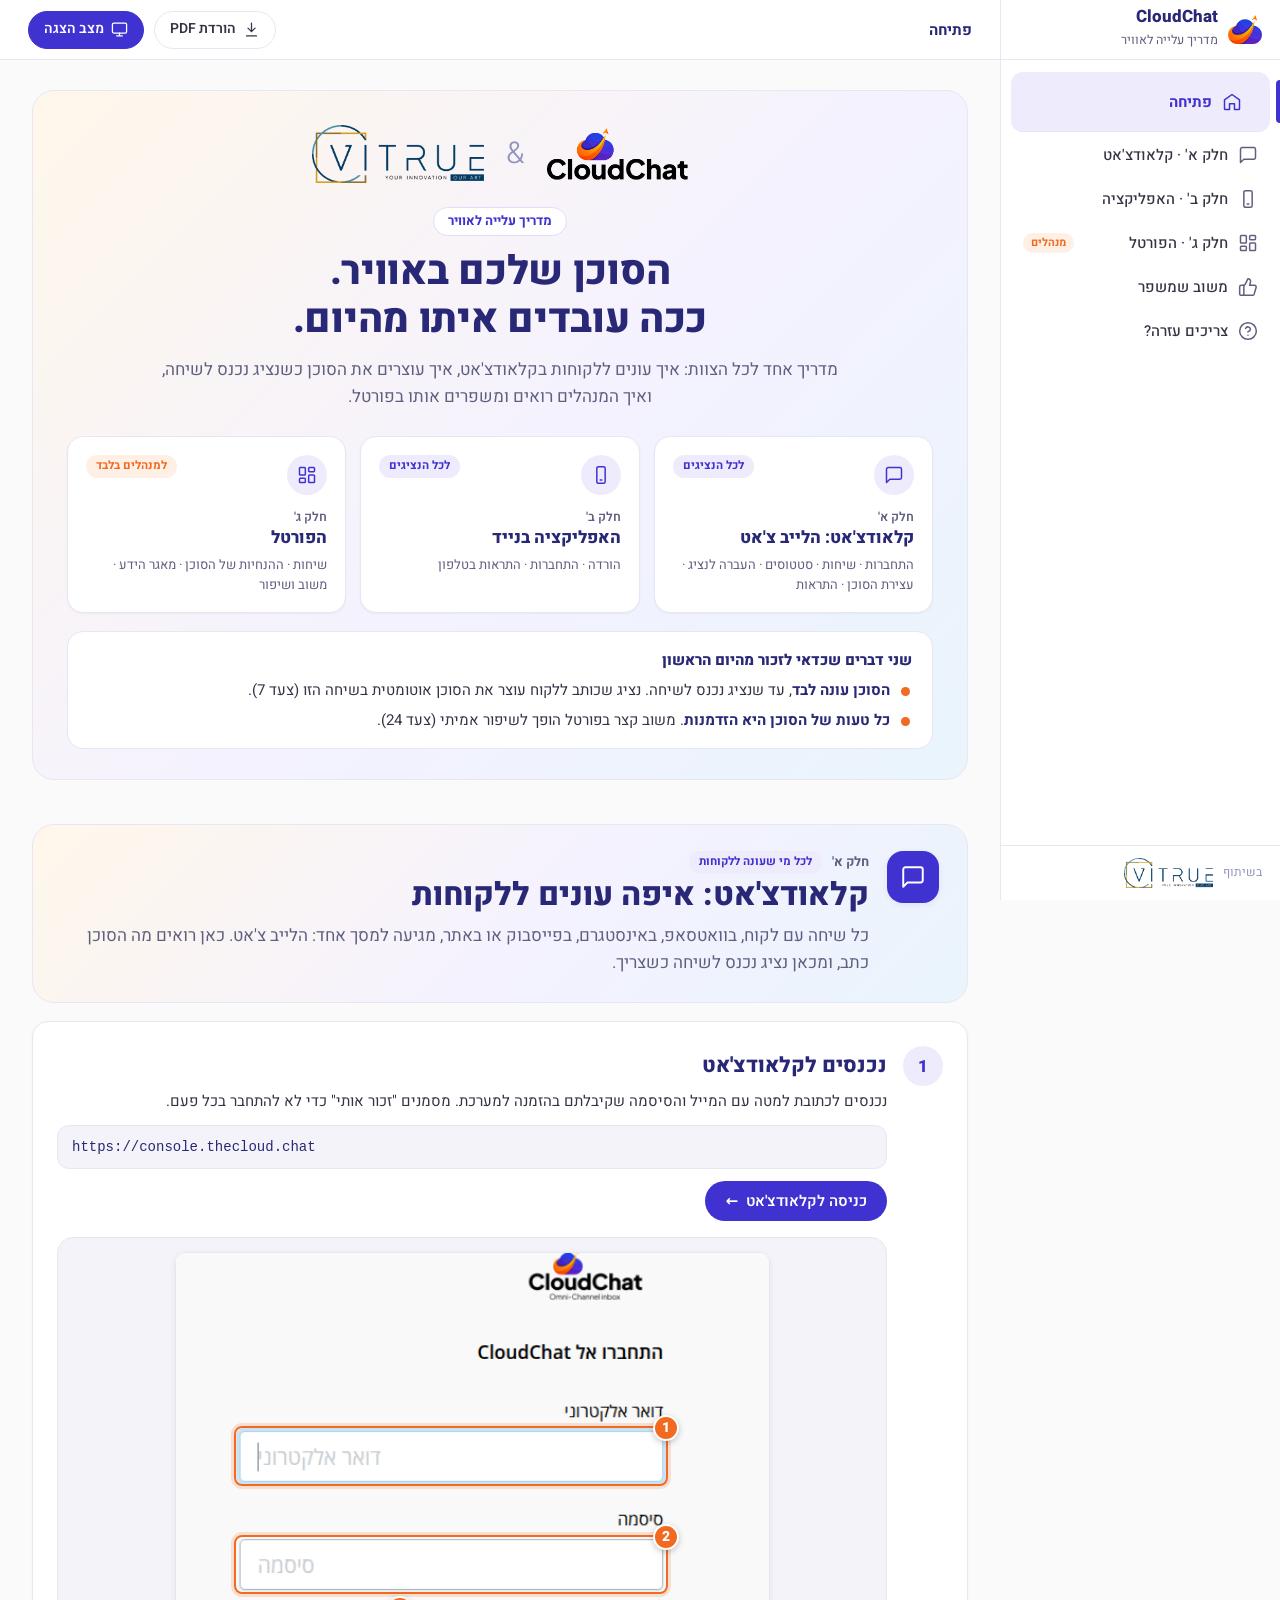
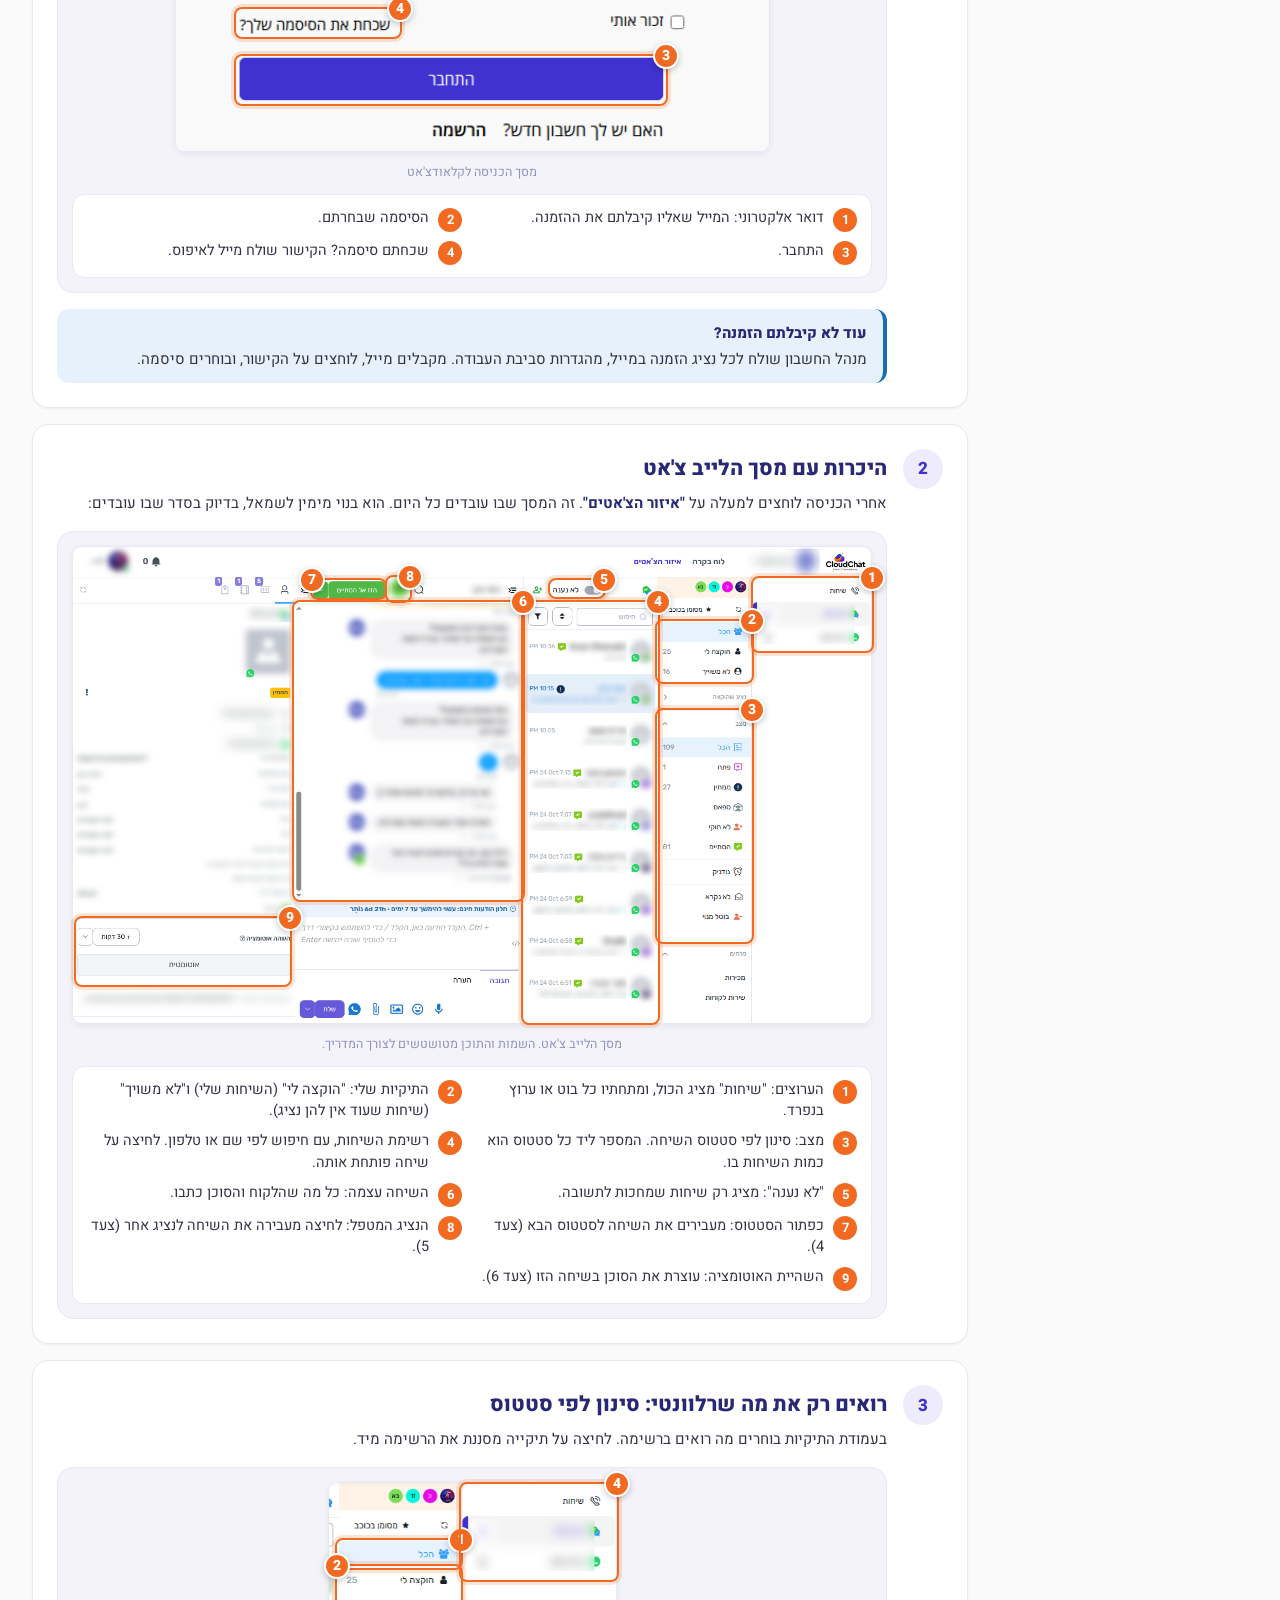
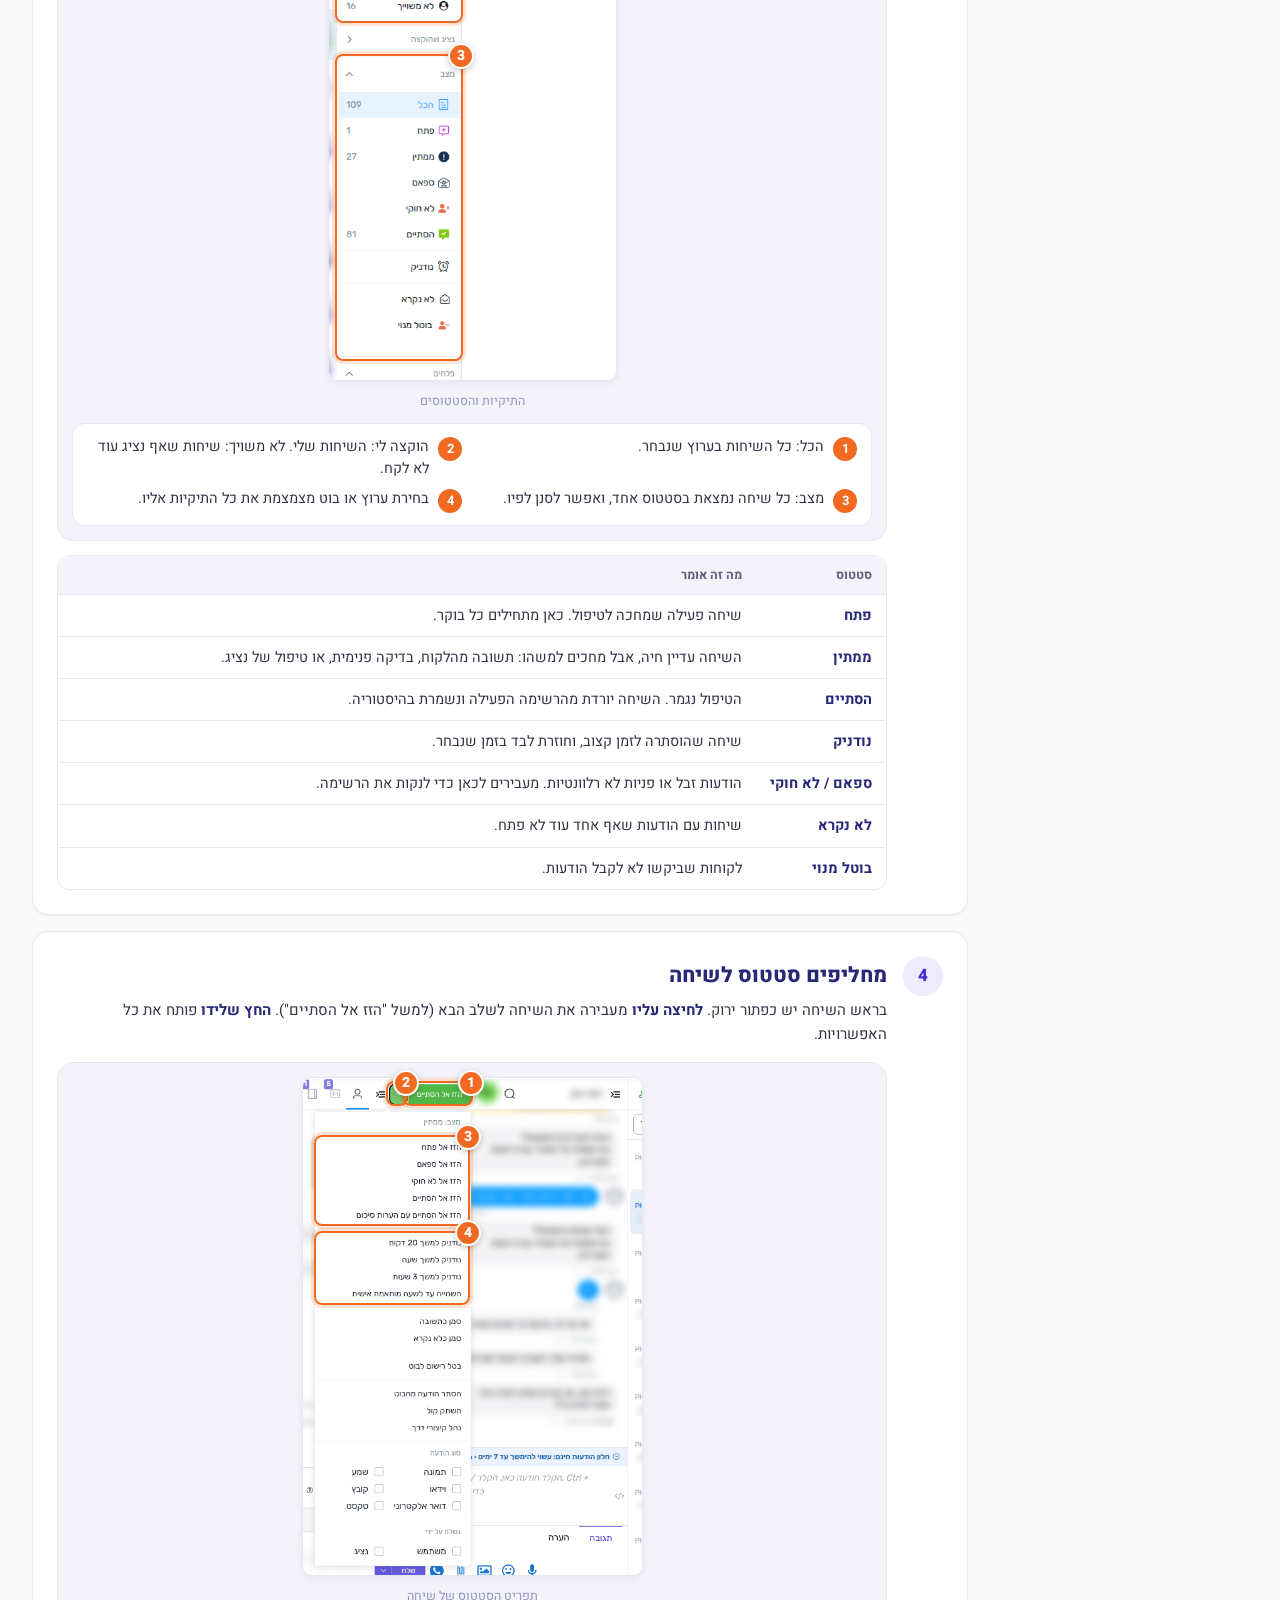
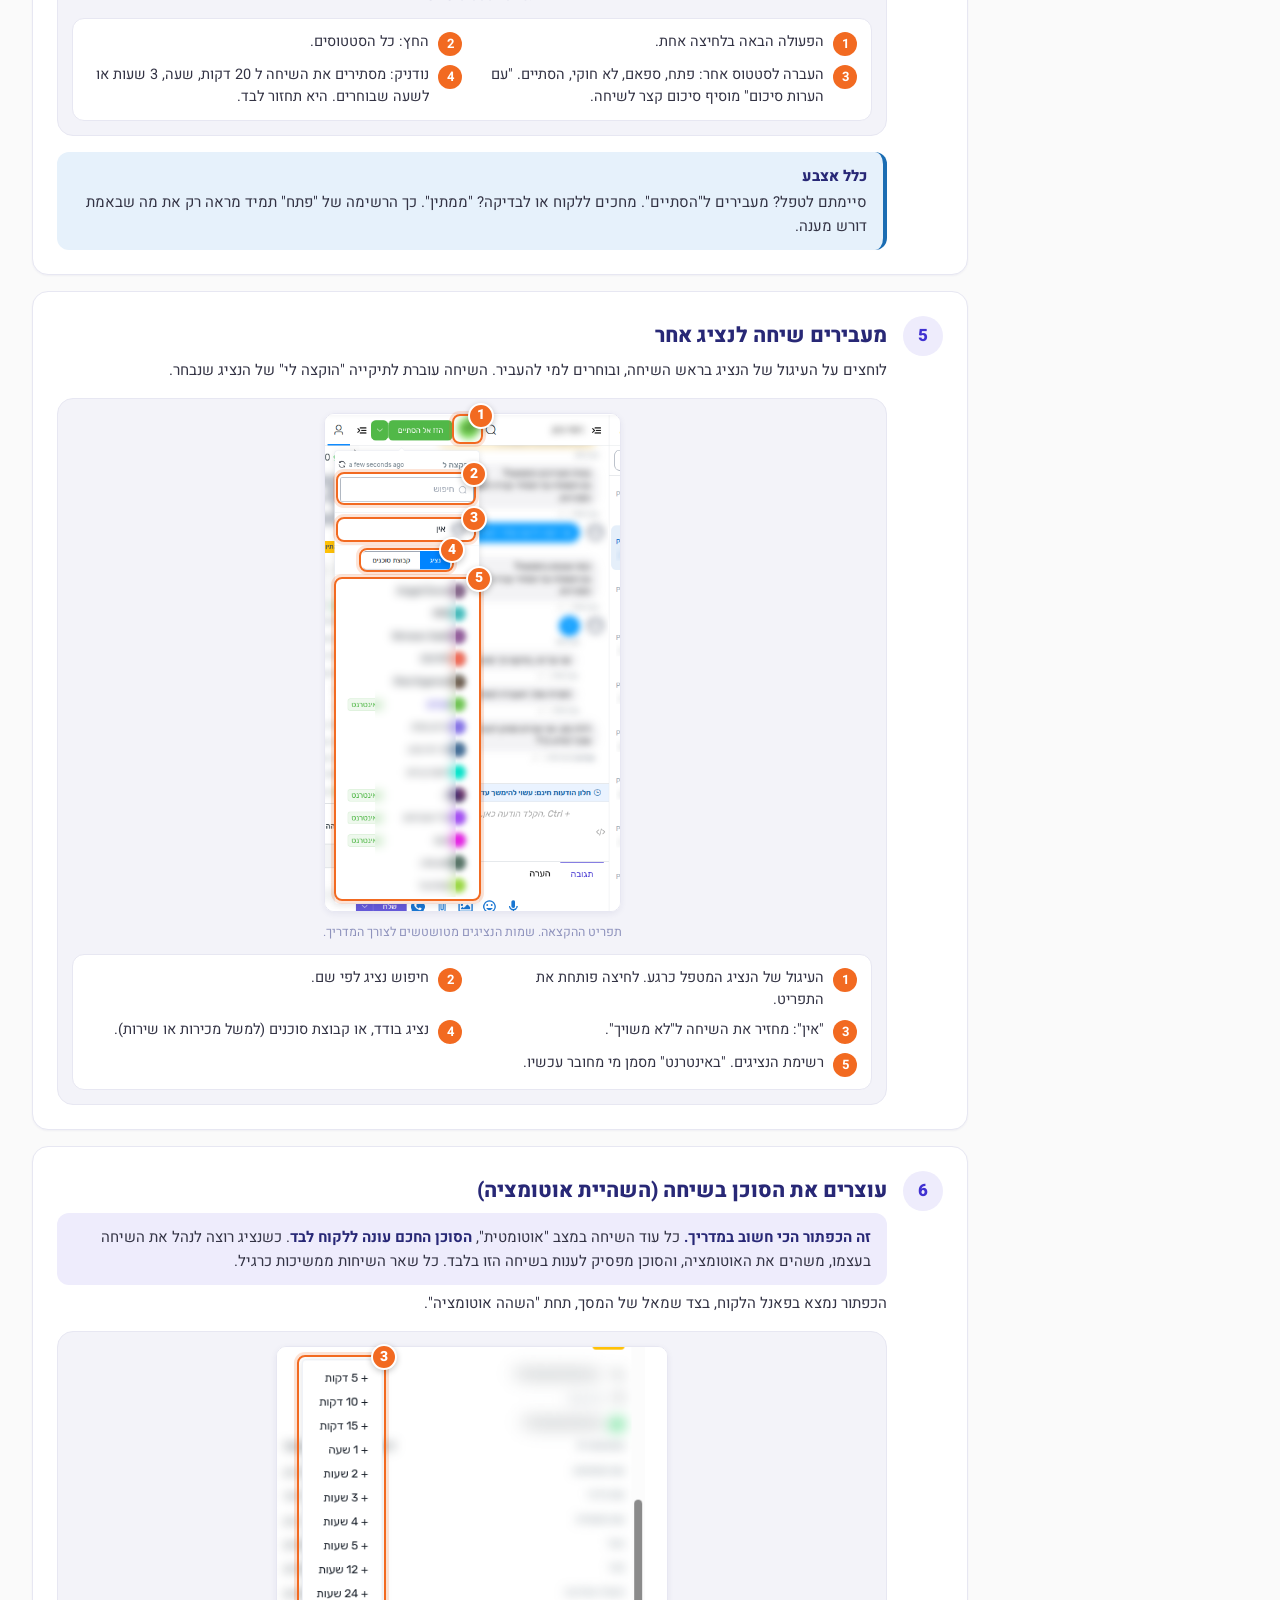
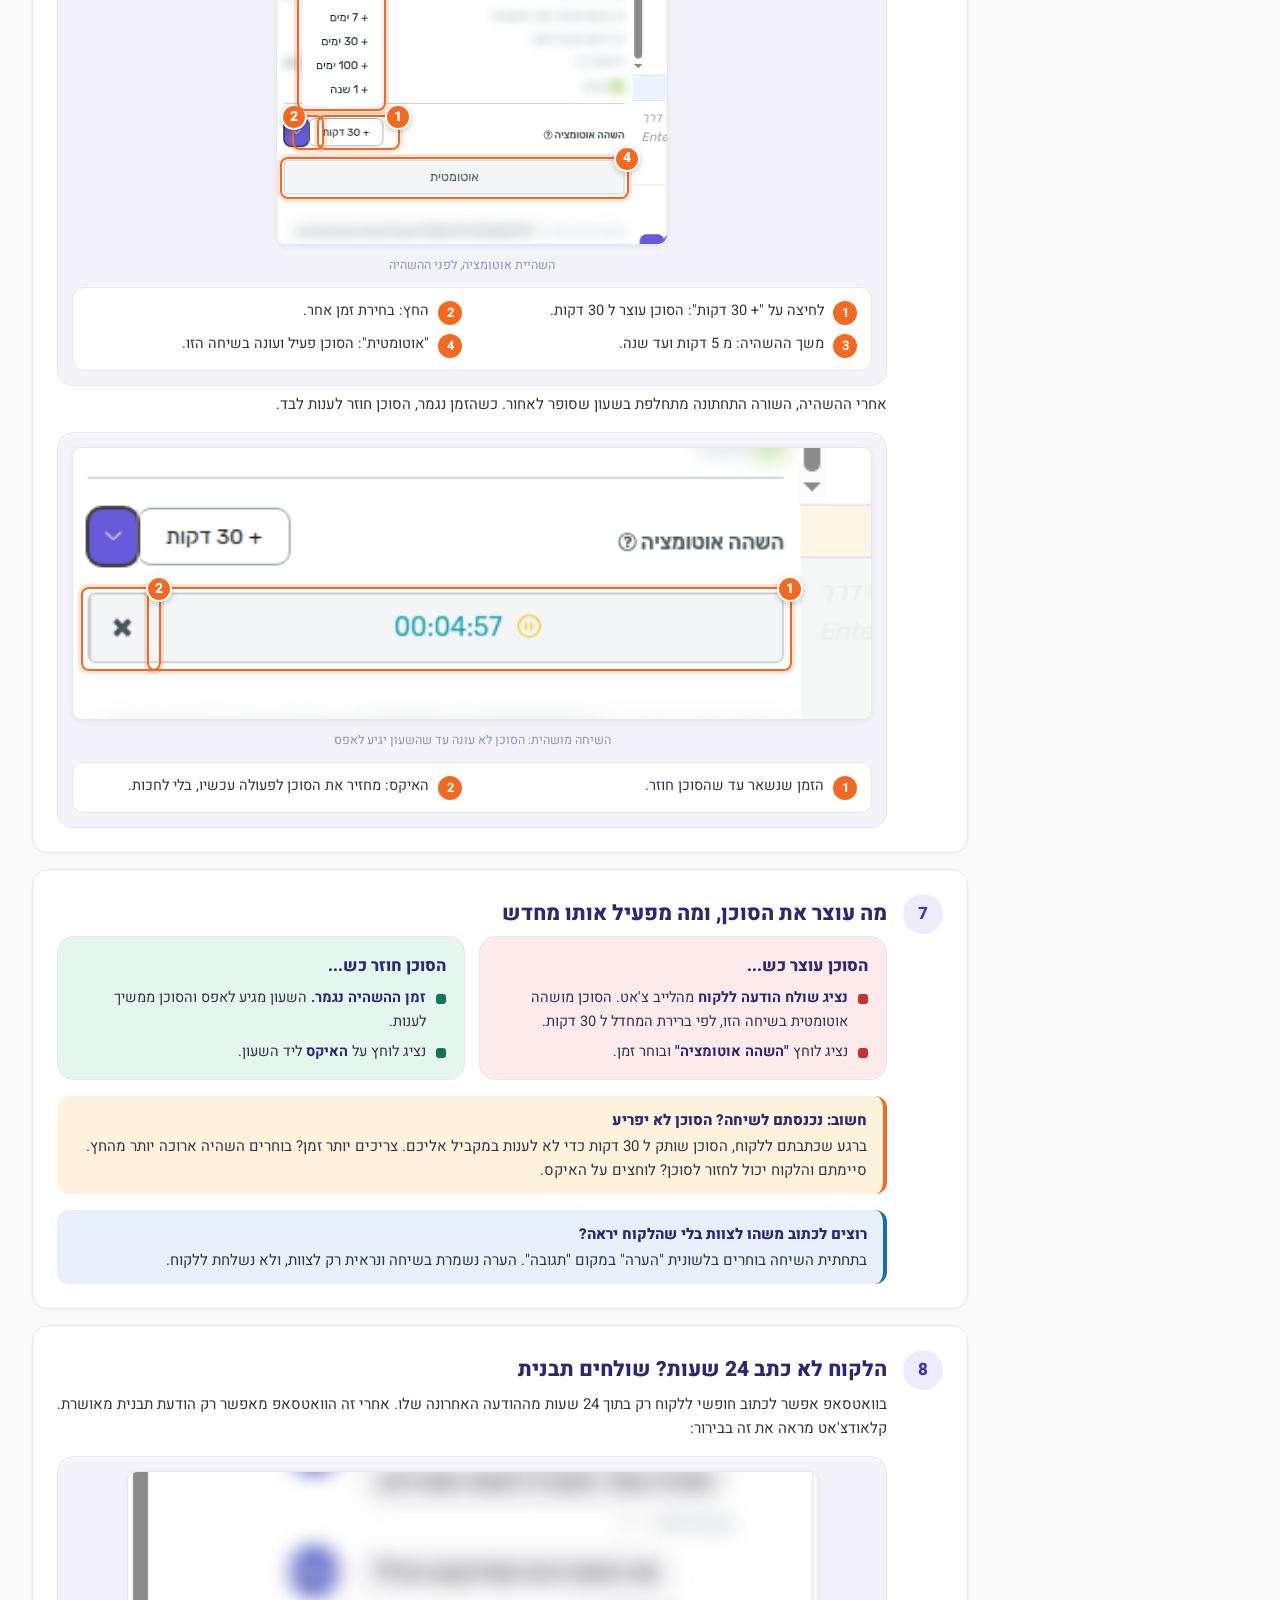
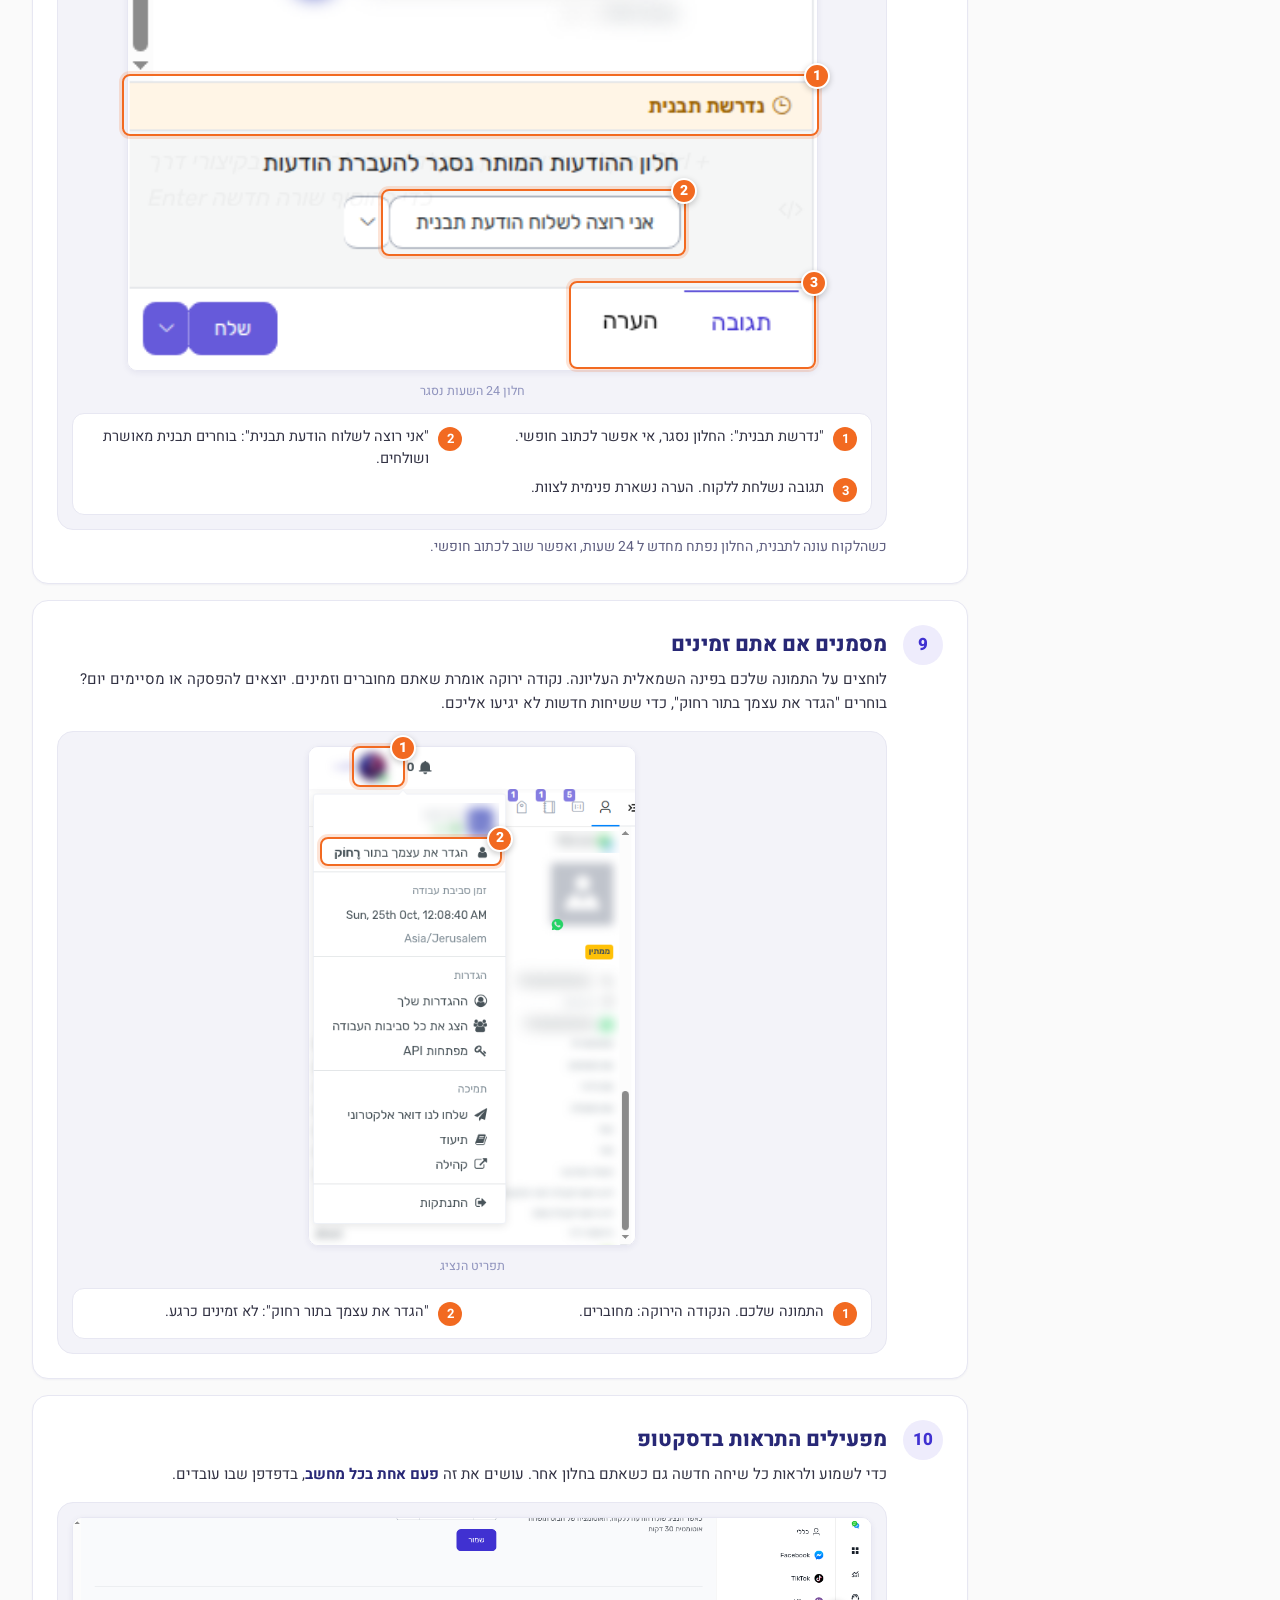
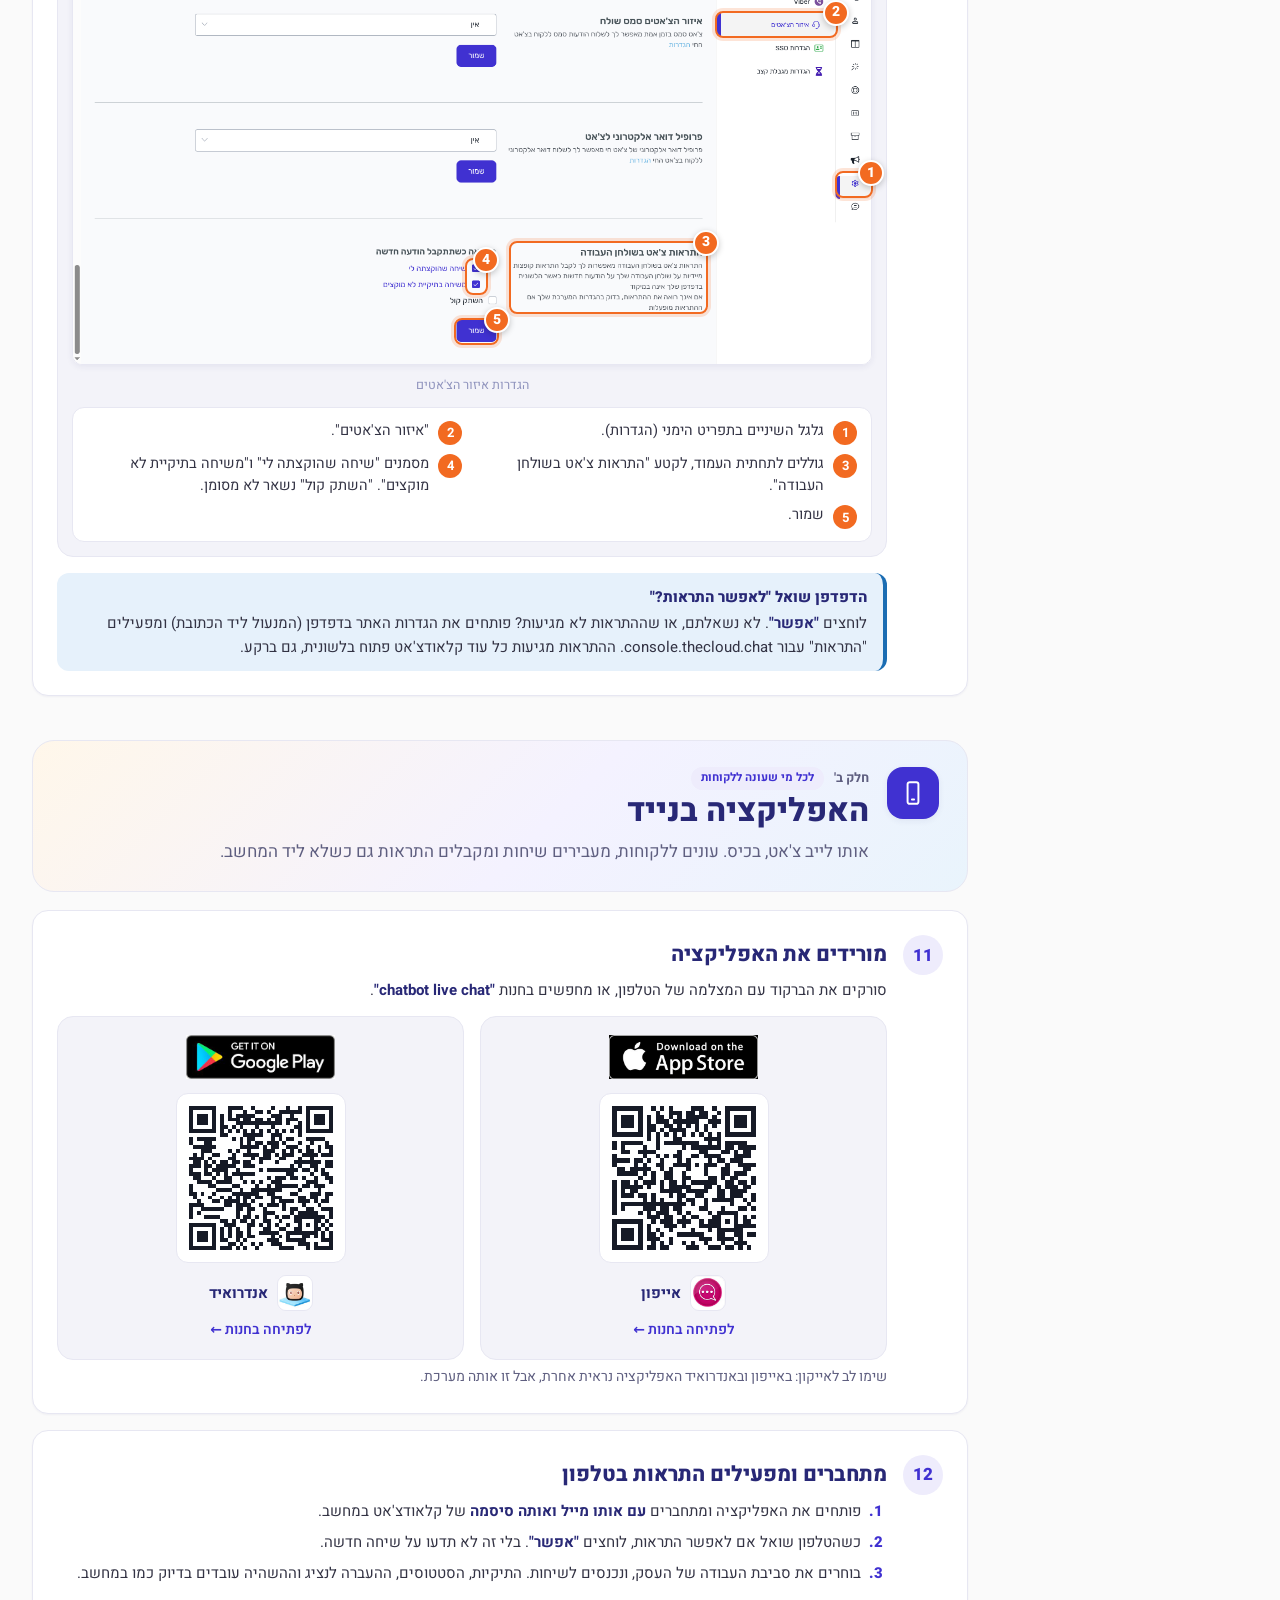
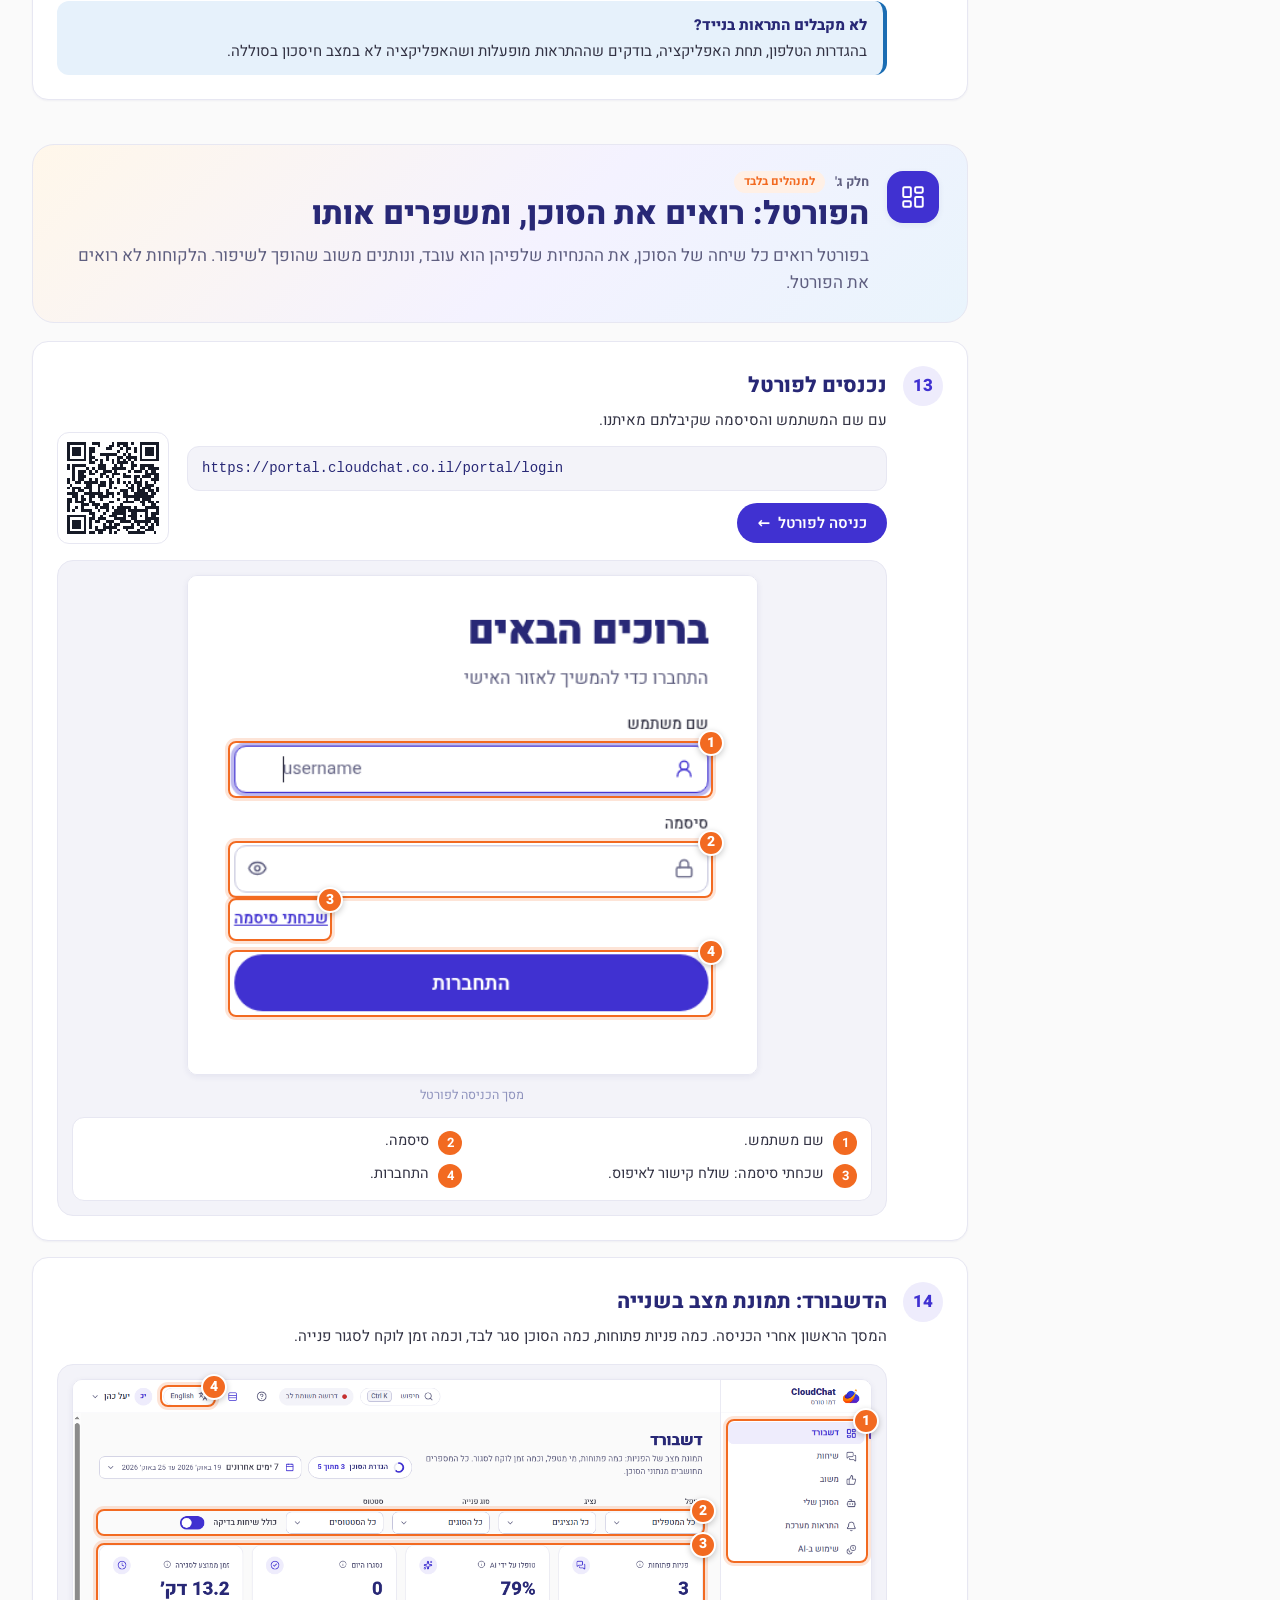
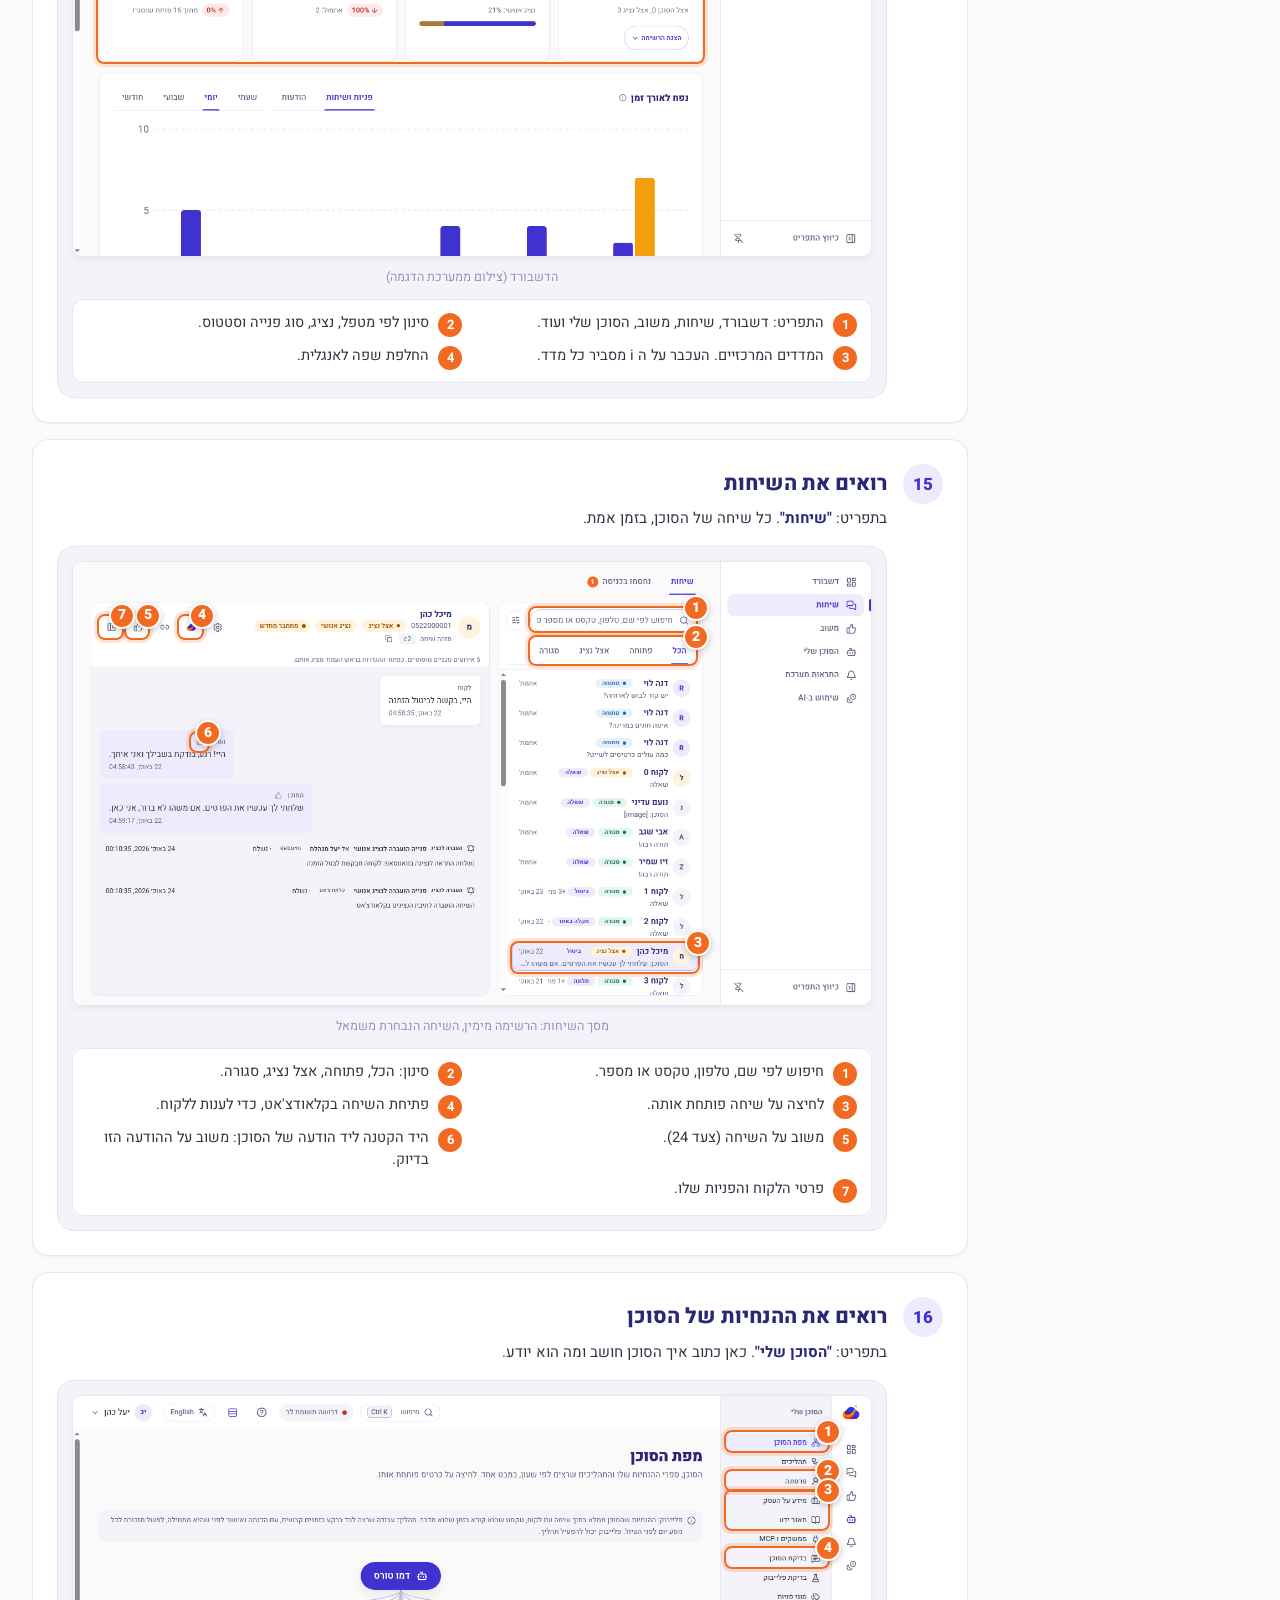
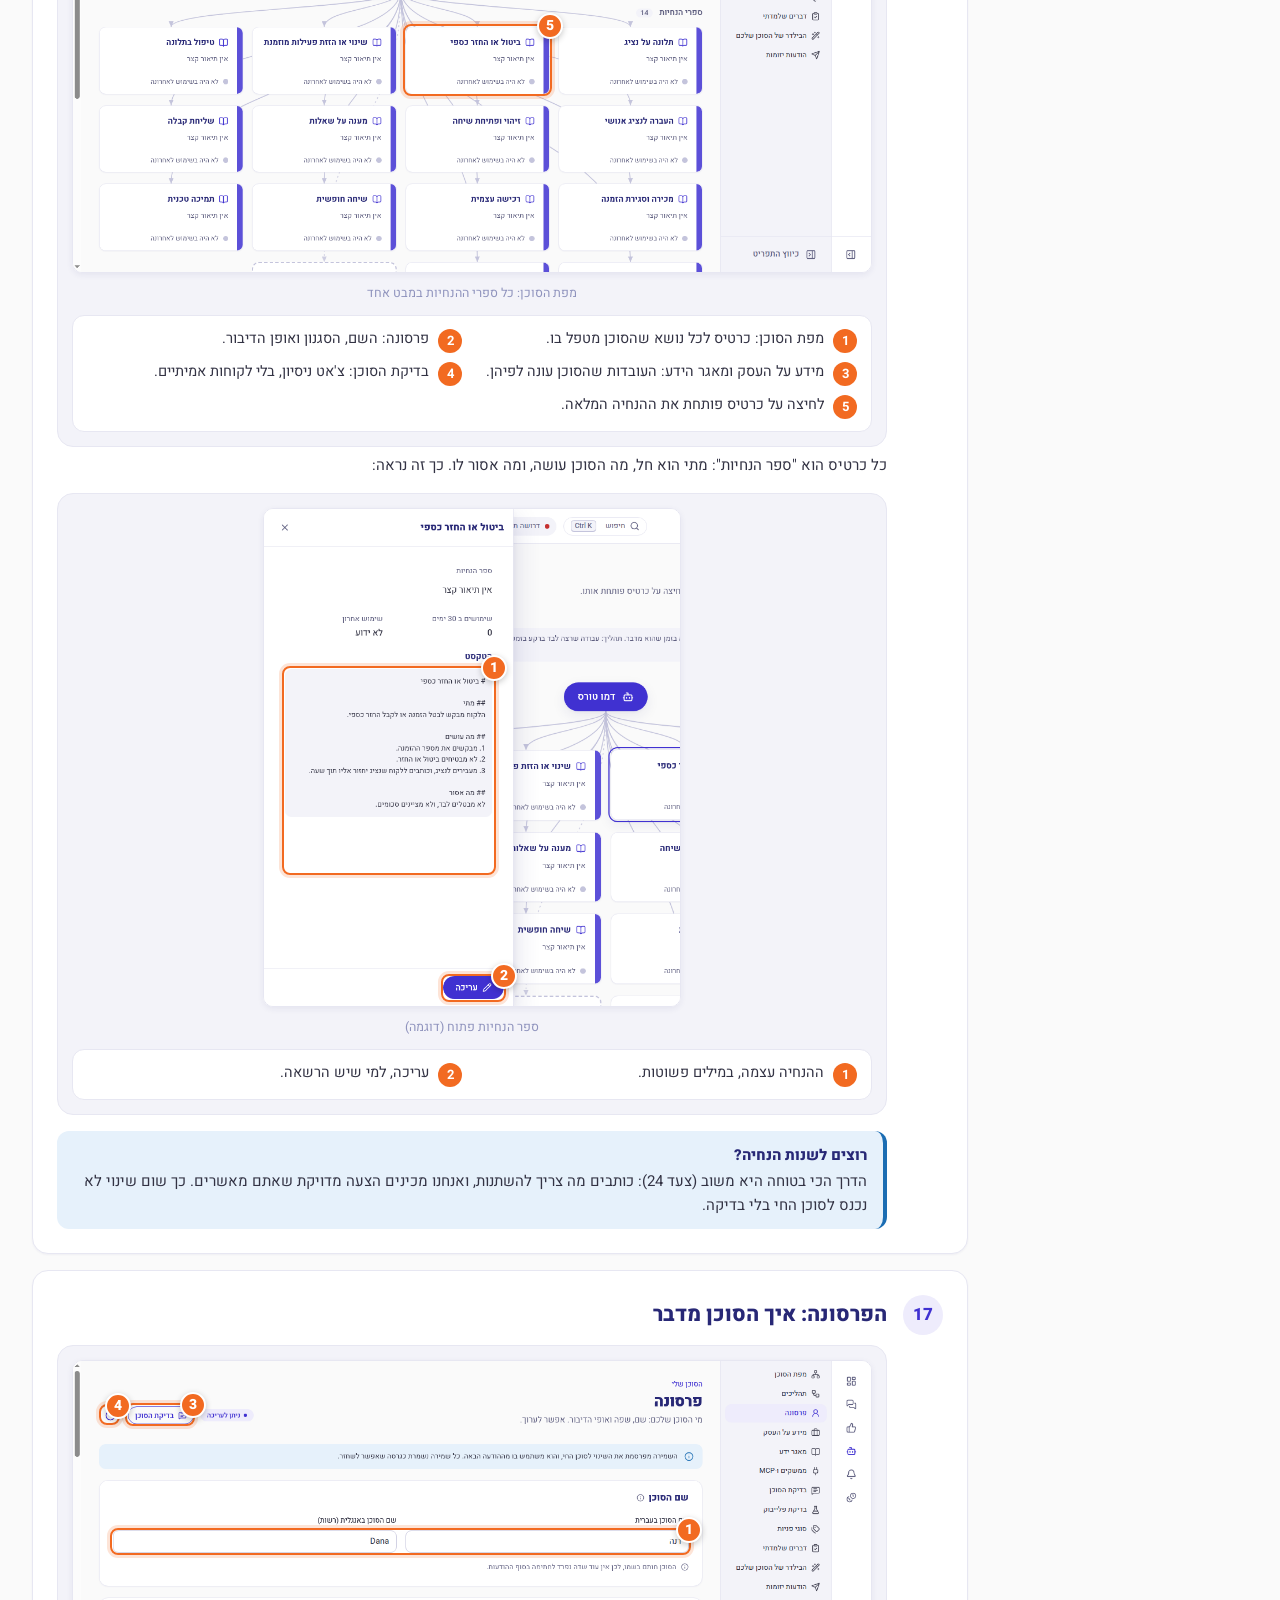
==== commit 1f827332: "Knowledge base section: add, edit, delete, automatic sources and proposals" ====
--- a/index.html
+++ b/index.html
@@ -216,7 +216,8 @@
  .main{margin:0}.wrap{max-width:none;padding:0}
  .shot,.tip,.rule,.mini,.app,.helpgrid>div,.legend li,.tbl tr{break-inside:avoid}
  .card{break-inside:avoid;box-shadow:none}
- .frame{max-width:min(100%,calc(92mm * var(--ar)));box-shadow:none}
+ .card.long{break-inside:auto;break-before:page}
+ .frame{max-width:min(100%,calc(86mm * var(--ar)));box-shadow:none}
  .shot{padding:8px}.legend li{font-size:12.5px}p{font-size:13.5px}
  .app .qr{width:120px;height:120px}.app{padding:10px}
  .chapter{break-before:page;margin-top:0}
@@ -228,12 +229,12 @@
 }
 </style></head><body>
 <aside class="side" id="side"><div class="side-head"><img src="img/cloudchat_icon.png" alt=""><div><b>CloudChat</b><small>מדריך עלייה לאוויר</small></div></div>
-<nav class="side-nav"><a href="#top" class="nv top"><svg viewBox="0 0 24 24" fill="none" stroke="currentColor" stroke-width="1.8" stroke-linecap="round" stroke-linejoin="round" aria-hidden="true"><path d="M3 9.5 12 3l9 6.5V20a1 1 0 0 1-1 1h-5v-7H9v7H4a1 1 0 0 1-1-1z"/></svg><span>פתיחה</span></a><div class="grp"><a href="#partA" class="nv chap"><svg viewBox="0 0 24 24" fill="none" stroke="currentColor" stroke-width="1.8" stroke-linecap="round" stroke-linejoin="round" aria-hidden="true"><path d="M21 15a2 2 0 0 1-2 2H7l-4 4V5a2 2 0 0 1 2-2h14a2 2 0 0 1 2 2z"/></svg><span>חלק א' · קלאודצ'אט</span></a><div class="subs"><a href="#s1" class="sub"><i>1</i><span>נכנסים לקלאודצ'אט</span></a><a href="#s2" class="sub"><i>2</i><span>היכרות עם מסך הלייב צ'אט</span></a><a href="#s3" class="sub"><i>3</i><span>רואים רק את מה שרלוונטי: סינון לפי סטטוס</span></a><a href="#s4" class="sub"><i>4</i><span>מחליפים סטטוס לשיחה</span></a><a href="#s5" class="sub"><i>5</i><span>מעבירים שיחה לנציג אחר</span></a><a href="#s6" class="sub"><i>6</i><span>עוצרים את הסוכן בשיחה (השהיית אוטומציה)</span></a><a href="#s7" class="sub"><i>7</i><span>מה עוצר את הסוכן, ומה מפעיל אותו מחדש</span></a><a href="#s8" class="sub"><i>8</i><span>הלקוח לא כתב 24 שעות? שולחים תבנית</span></a><a href="#s9" class="sub"><i>9</i><span>מסמנים אם אתם זמינים</span></a><a href="#s10" class="sub"><i>10</i><span>מפעילים התראות בדסקטופ</span></a></div></div><div class="grp"><a href="#partB" class="nv chap"><svg viewBox="0 0 24 24" fill="none" stroke="currentColor" stroke-width="1.8" stroke-linecap="round" stroke-linejoin="round" aria-hidden="true"><rect x="7" y="2" width="10" height="20" rx="2"/><path d="M11 18h2"/></svg><span>חלק ב' · האפליקציה</span></a><div class="subs"><a href="#s11" class="sub"><i>11</i><span>מורידים את האפליקציה</span></a><a href="#s12" class="sub"><i>12</i><span>מתחברים ומפעילים התראות בטלפון</span></a></div></div><div class="grp"><a href="#partC" class="nv chap"><svg viewBox="0 0 24 24" fill="none" stroke="currentColor" stroke-width="1.8" stroke-linecap="round" stroke-linejoin="round" aria-hidden="true"><rect x="3" y="3" width="7" height="9" rx="1"/><rect x="14" y="3" width="7" height="5" rx="1"/><rect x="14" y="12" width="7" height="9" rx="1"/><rect x="3" y="16" width="7" height="5" rx="1"/></svg><span>חלק ג' · הפורטל</span><em>מנהלים</em></a><div class="subs"><a href="#s13" class="sub"><i>13</i><span>נכנסים לפורטל</span></a><a href="#s14" class="sub"><i>14</i><span>הדשבורד: תמונת מצב בשנייה</span></a><a href="#s15" class="sub"><i>15</i><span>רואים את השיחות</span></a><a href="#s16" class="sub"><i>16</i><span>רואים את ההנחיות של הסוכן</span></a><a href="#s17" class="sub"><i>17</i><span>הפרסונה: איך הסוכן מדבר</span></a><a href="#s18" class="sub"><i>18</i><span>נותנים משוב על שיחה</span></a><a href="#s19" class="sub"><i>19</i><span>עוקבים אחרי המשוב ומאשרים שיפור</span></a></div></div><a href="#tips" class="nv"><svg viewBox="0 0 24 24" fill="none" stroke="currentColor" stroke-width="1.8" stroke-linecap="round" stroke-linejoin="round" aria-hidden="true"><path d="M7 10v12"/><path d="M15 5.9 14 10h5.8a2 2 0 0 1 1.9 2.6l-2.3 8A2 2 0 0 1 17.5 22H4a2 2 0 0 1-2-2v-8a2 2 0 0 1 2-2h2.8a2 2 0 0 0 1.8-1.1L12 2a3.1 3.1 0 0 1 3 3.9z"/></svg><span>משוב שמשפר</span></a><a href="#help" class="nv"><svg viewBox="0 0 24 24" fill="none" stroke="currentColor" stroke-width="1.8" stroke-linecap="round" stroke-linejoin="round" aria-hidden="true"><circle cx="12" cy="12" r="10"/><path d="M9.1 9a3 3 0 0 1 5.8 1c0 2-3 3-3 3"/><path d="M12 17h.01"/></svg><span>צריכים עזרה?</span></a></nav>
+<nav class="side-nav"><a href="#top" class="nv top"><svg viewBox="0 0 24 24" fill="none" stroke="currentColor" stroke-width="1.8" stroke-linecap="round" stroke-linejoin="round" aria-hidden="true"><path d="M3 9.5 12 3l9 6.5V20a1 1 0 0 1-1 1h-5v-7H9v7H4a1 1 0 0 1-1-1z"/></svg><span>פתיחה</span></a><div class="grp"><a href="#partA" class="nv chap"><svg viewBox="0 0 24 24" fill="none" stroke="currentColor" stroke-width="1.8" stroke-linecap="round" stroke-linejoin="round" aria-hidden="true"><path d="M21 15a2 2 0 0 1-2 2H7l-4 4V5a2 2 0 0 1 2-2h14a2 2 0 0 1 2 2z"/></svg><span>חלק א' · קלאודצ'אט</span></a><div class="subs"><a href="#s1" class="sub"><i>1</i><span>נכנסים לקלאודצ'אט</span></a><a href="#s2" class="sub"><i>2</i><span>היכרות עם מסך הלייב צ'אט</span></a><a href="#s3" class="sub"><i>3</i><span>רואים רק את מה שרלוונטי: סינון לפי סטטוס</span></a><a href="#s4" class="sub"><i>4</i><span>מחליפים סטטוס לשיחה</span></a><a href="#s5" class="sub"><i>5</i><span>מעבירים שיחה לנציג אחר</span></a><a href="#s6" class="sub"><i>6</i><span>עוצרים את הסוכן בשיחה (השהיית אוטומציה)</span></a><a href="#s7" class="sub"><i>7</i><span>מה עוצר את הסוכן, ומה מפעיל אותו מחדש</span></a><a href="#s8" class="sub"><i>8</i><span>הלקוח לא כתב 24 שעות? שולחים תבנית</span></a><a href="#s9" class="sub"><i>9</i><span>מסמנים אם אתם זמינים</span></a><a href="#s10" class="sub"><i>10</i><span>מפעילים התראות בדסקטופ</span></a></div></div><div class="grp"><a href="#partB" class="nv chap"><svg viewBox="0 0 24 24" fill="none" stroke="currentColor" stroke-width="1.8" stroke-linecap="round" stroke-linejoin="round" aria-hidden="true"><rect x="7" y="2" width="10" height="20" rx="2"/><path d="M11 18h2"/></svg><span>חלק ב' · האפליקציה</span></a><div class="subs"><a href="#s11" class="sub"><i>11</i><span>מורידים את האפליקציה</span></a><a href="#s12" class="sub"><i>12</i><span>מתחברים ומפעילים התראות בטלפון</span></a></div></div><div class="grp"><a href="#partC" class="nv chap"><svg viewBox="0 0 24 24" fill="none" stroke="currentColor" stroke-width="1.8" stroke-linecap="round" stroke-linejoin="round" aria-hidden="true"><rect x="3" y="3" width="7" height="9" rx="1"/><rect x="14" y="3" width="7" height="5" rx="1"/><rect x="14" y="12" width="7" height="9" rx="1"/><rect x="3" y="16" width="7" height="5" rx="1"/></svg><span>חלק ג' · הפורטל</span><em>מנהלים</em></a><div class="subs"><a href="#s13" class="sub"><i>13</i><span>נכנסים לפורטל</span></a><a href="#s14" class="sub"><i>14</i><span>הדשבורד: תמונת מצב בשנייה</span></a><a href="#s15" class="sub"><i>15</i><span>רואים את השיחות</span></a><a href="#s16" class="sub"><i>16</i><span>רואים את ההנחיות של הסוכן</span></a><a href="#s17" class="sub"><i>17</i><span>הפרסונה: איך הסוכן מדבר</span></a><a href="#s18" class="sub"><i>18</i><span>מאגר הידע: מה הסוכן יודע</span></a><a href="#s19" class="sub"><i>19</i><span>מוסיפים מידע חדש</span></a><a href="#s20" class="sub"><i>20</i><span>עורכים מאמר, ובודקים שהסוכן מוצא אותו</span></a><a href="#s21" class="sub"><i>21</i><span>מוחקים מאמר, ומשחזרים אם צריך</span></a><a href="#s22" class="sub"><i>22</i><span>קריאה אוטומטית של מידע חדש</span></a><a href="#s23" class="sub"><i>23</i><span>מאשרים את מה שנקרא</span></a><a href="#s24" class="sub"><i>24</i><span>נותנים משוב על שיחה</span></a><a href="#s25" class="sub"><i>25</i><span>עוקבים אחרי המשוב ומאשרים שיפור</span></a></div></div><a href="#tips" class="nv"><svg viewBox="0 0 24 24" fill="none" stroke="currentColor" stroke-width="1.8" stroke-linecap="round" stroke-linejoin="round" aria-hidden="true"><path d="M7 10v12"/><path d="M15 5.9 14 10h5.8a2 2 0 0 1 1.9 2.6l-2.3 8A2 2 0 0 1 17.5 22H4a2 2 0 0 1-2-2v-8a2 2 0 0 1 2-2h2.8a2 2 0 0 0 1.8-1.1L12 2a3.1 3.1 0 0 1 3 3.9z"/></svg><span>משוב שמשפר</span></a><a href="#help" class="nv"><svg viewBox="0 0 24 24" fill="none" stroke="currentColor" stroke-width="1.8" stroke-linecap="round" stroke-linejoin="round" aria-hidden="true"><circle cx="12" cy="12" r="10"/><path d="M9.1 9a3 3 0 0 1 5.8 1c0 2-3 3-3 3"/><path d="M12 17h.01"/></svg><span>צריכים עזרה?</span></a></nav>
 <div class="side-foot"><span>בשיתוף</span><img src="img/logo_vitrue.png" alt="Vitrue"></div></aside>
 <div class="main">
 <header class="top"><button id="menu" type="button" aria-label="תפריט"><svg viewBox="0 0 24 24" fill="none" stroke="currentColor" stroke-width="2" stroke-linecap="round"><path d="M4 6h16M4 12h16M4 18h16"/></svg></button>
 <div class="crumb" id="crumb">פתיחה</div>
-<a class="tbtn" href="cloudchat-golive-guide.pdf" download><svg viewBox="0 0 24 24" fill="none" stroke="currentColor" stroke-width="1.8" stroke-linecap="round" stroke-linejoin="round"><path d="M12 3v12M7 10l5 5 5-5M5 21h14"/></svg>הורדת PDF</a>
+<a class="tbtn" href="cloudchat-golive-guide-v2.pdf" download><svg viewBox="0 0 24 24" fill="none" stroke="currentColor" stroke-width="1.8" stroke-linecap="round" stroke-linejoin="round"><path d="M12 3v12M7 10l5 5 5-5M5 21h14"/></svg>הורדת PDF</a>
 <button id="pres" class="tbtn primary" type="button" title="מצב הצגה: שקף אחד בכל מסך, מעבר בחצים"><svg viewBox="0 0 24 24" fill="none" stroke="currentColor" stroke-width="1.8" stroke-linecap="round" stroke-linejoin="round"><rect x="2" y="3" width="20" height="14" rx="2"/><path d="M8 21h8M12 17v4"/></svg>מצב הצגה</button></header>
 <div class="wrap">
 <header class="cover slide" id="top">
@@ -244,11 +245,11 @@
   <div class="toc">
     <a href="#partA" class="tocc"><span class="ti"><svg viewBox="0 0 24 24" fill="none" stroke="currentColor" stroke-width="1.8" stroke-linecap="round" stroke-linejoin="round" aria-hidden="true"><path d="M21 15a2 2 0 0 1-2 2H7l-4 4V5a2 2 0 0 1 2-2h14a2 2 0 0 1 2 2z"/></svg></span><span class="tag">לכל הנציגים</span><b>חלק א'</b><strong>קלאודצ'אט: הלייב צ'אט</strong><small>התחברות · שיחות · סטטוסים · העברה לנציג · עצירת הסוכן · התראות</small></a>
     <a href="#partB" class="tocc"><span class="ti"><svg viewBox="0 0 24 24" fill="none" stroke="currentColor" stroke-width="1.8" stroke-linecap="round" stroke-linejoin="round" aria-hidden="true"><rect x="7" y="2" width="10" height="20" rx="2"/><path d="M11 18h2"/></svg></span><span class="tag">לכל הנציגים</span><b>חלק ב'</b><strong>האפליקציה בנייד</strong><small>הורדה · התחברות · התראות בטלפון</small></a>
-    <a href="#partC" class="tocc"><span class="ti"><svg viewBox="0 0 24 24" fill="none" stroke="currentColor" stroke-width="1.8" stroke-linecap="round" stroke-linejoin="round" aria-hidden="true"><rect x="3" y="3" width="7" height="9" rx="1"/><rect x="14" y="3" width="7" height="5" rx="1"/><rect x="14" y="12" width="7" height="9" rx="1"/><rect x="3" y="16" width="7" height="5" rx="1"/></svg></span><span class="tag mgr">למנהלים בלבד</span><b>חלק ג'</b><strong>הפורטל</strong><small>שיחות · ההנחיות של הסוכן · משוב ושיפור</small></a>
+    <a href="#partC" class="tocc"><span class="ti"><svg viewBox="0 0 24 24" fill="none" stroke="currentColor" stroke-width="1.8" stroke-linecap="round" stroke-linejoin="round" aria-hidden="true"><rect x="3" y="3" width="7" height="9" rx="1"/><rect x="14" y="3" width="7" height="5" rx="1"/><rect x="14" y="12" width="7" height="9" rx="1"/><rect x="3" y="16" width="7" height="5" rx="1"/></svg></span><span class="tag mgr">למנהלים בלבד</span><b>חלק ג'</b><strong>הפורטל</strong><small>שיחות · ההנחיות של הסוכן · מאגר הידע · משוב ושיפור</small></a>
   </div>
   <div class="howto"><div class="howto-t">שני דברים שכדאי לזכור מהיום הראשון</div>
     <ul><li><b>הסוכן עונה לבד</b>, עד שנציג נכנס לשיחה. נציג שכותב ללקוח עוצר את הסוכן אוטומטית בשיחה הזו (צעד 7).</li>
-    <li><b>כל טעות של הסוכן היא הזדמנות</b>. משוב קצר בפורטל הופך לשיפור אמיתי (צעד 18).</li></ul></div>
+    <li><b>כל טעות של הסוכן היא הזדמנות</b>. משוב קצר בפורטל הופך לשיפור אמיתי (צעד 24).</li></ul></div>
 </header><section class="chapter slide" id="partA"><div class="chip-ico"><svg viewBox="0 0 24 24" fill="none" stroke="currentColor" stroke-width="1.8" stroke-linecap="round" stroke-linejoin="round" aria-hidden="true"><path d="M21 15a2 2 0 0 1-2 2H7l-4 4V5a2 2 0 0 1 2-2h14a2 2 0 0 1 2 2z"/></svg></div><div><div class="kicker">חלק א'<span class="who">לכל מי שעונה ללקוחות</span></div><h1>קלאודצ'אט: איפה עונים ללקוחות</h1><p class="lead">כל שיחה עם לקוח, בוואטסאפ, באינסטגרם, בפייסבוק או באתר, מגיעה למסך אחד: הלייב צ'אט. כאן רואים מה הסוכן כתב, ומכאן נציג נכנס לשיחה כשצריך.</p></div></section><section class="card slide " id="s1"><div class="step"><div class="badge">1</div><div class="body"><h2>נכנסים לקלאודצ'אט</h2>
 <p>נכנסים לכתובת למטה עם המייל והסיסמה שקיבלתם בהזמנה למערכת. מסמנים "זכור אותי" כדי לא להתחבר בכל פעם.</p>
 <div class="urlbox">https://console.thecloud.chat</div>
@@ -278,7 +279,7 @@
 </div></div></section><section class="card slide " id="s5"><div class="step"><div class="badge">5</div><div class="body"><h2>מעבירים שיחה לנציג אחר</h2>
 <p>לוחצים על העיגול של הנציג בראש השיחה, ובוחרים למי להעביר. השיחה עוברת לתיקייה "הוקצה לי" של הנציג שנבחר.</p>
 <figure class="shot tall" style="--mw:297px"><div class="frame" style="aspect-ratio:0.5949;--ar:0.5949"><img src="img/cc_assign.png" alt="תפריט ההקצאה. שמות הנציגים מטושטשים לצורך המדריך." loading="lazy"><div class="mk box" style="left:43.40%;top:0.13%;width:10.21%;height:6.20%"><span>1</span></div><div class="mk box" style="left:4.26%;top:11.90%;width:47.23%;height:6.58%"><span>2</span></div><div class="mk box" style="left:4.26%;top:20.76%;width:47.23%;height:5.06%"><span>3</span></div><div class="mk box" style="left:11.91%;top:27.09%;width:31.91%;height:4.81%"><span>4</span></div><div class="mk box" style="left:3.40%;top:32.78%;width:49.57%;height:64.94%"><span>5</span></div></div><figcaption>תפריט ההקצאה. שמות הנציגים מטושטשים לצורך המדריך.</figcaption><ol class="legend"><li><b>1</b><span>העיגול של הנציג המטפל כרגע. לחיצה פותחת את התפריט.</span></li><li><b>2</b><span>חיפוש נציג לפי שם.</span></li><li><b>3</b><span>"אין": מחזיר את השיחה ל"לא משויך".</span></li><li><b>4</b><span>נציג בודד, או קבוצת סוכנים (למשל מכירות או שירות).</span></li><li><b>5</b><span>רשימת הנציגים. "באינטרנט" מסמן מי מחובר עכשיו.</span></li></ol></figure>
-</div></div></section><section class="card slide " id="s6"><div class="step"><div class="badge">6</div><div class="body"><h2>עוצרים את הסוכן בשיחה (השהיית אוטומציה)</h2>
+</div></div></section><section class="card slide long" id="s6"><div class="step"><div class="badge">6</div><div class="body"><h2>עוצרים את הסוכן בשיחה (השהיית אוטומציה)</h2>
 <p class="key"><b>זה הכפתור הכי חשוב במדריך.</b> כל עוד השיחה במצב "אוטומטית", <b>הסוכן החכם עונה ללקוח לבד</b>. כשנציג רוצה לנהל את השיחה בעצמו, משהים את האוטומציה, והסוכן מפסיק לענות בשיחה הזו בלבד. כל שאר השיחות ממשיכות כרגיל.</p>
 <p>הכפתור נמצא בפאנל הלקוח, בצד שמאל של המסך, תחת "השהה אוטומציה".</p>
 <figure class="shot tall" style="--mw:392px"><div class="frame" style="aspect-ratio:0.7857;--ar:0.7857"><img src="img/cc_pause_menu.png" alt="השהיית אוטומציה, לפני ההשהיה" loading="lazy"><div class="mk box" style="left:10.45%;top:73.93%;width:21.14%;height:7.14%"><span>1</span></div><div class="mk l" style="left:4.09%;top:73.93%;width:8.18%;height:7.14%"><span>2</span></div><div class="mk box" style="left:5.45%;top:1.79%;width:22.50%;height:71.43%"><span>3</span></div><div class="mk box" style="left:0.91%;top:82.32%;width:89.09%;height:8.57%"><span>4</span></div></div><figcaption>השהיית אוטומציה, לפני ההשהיה</figcaption><ol class="legend"><li><b>1</b><span>לחיצה על "+ 30 דקות": הסוכן עוצר ל 30 דקות.</span></li><li><b>2</b><span>החץ: בחירת זמן אחר.</span></li><li><b>3</b><span>משך ההשהיה: מ 5 דקות ועד שנה.</span></li><li><b>4</b><span>"אוטומטית": הסוכן פעיל ועונה בשיחה הזו.</span></li></ol></figure>
@@ -330,16 +331,51 @@
 <figure class="shot wide" style="--mw:837px"><div class="frame" style="aspect-ratio:1.6744;--ar:1.6744"><img src="img/p_dash.png" alt="הדשבורד (צילום ממערכת הדגמה)" loading="lazy"><div class="mk box" style="left:81.74%;top:8.37%;width:17.71%;height:30.00%"><span>1</span></div><div class="mk box" style="left:2.99%;top:27.21%;width:76.18%;height:5.58%"><span>2</span></div><div class="mk box" style="left:2.99%;top:34.19%;width:76.18%;height:25.47%"><span>3</span></div><div class="mk box" style="left:11.04%;top:1.16%;width:7.01%;height:4.65%"><span>4</span></div></div><figcaption>הדשבורד (צילום ממערכת הדגמה)</figcaption><ol class="legend"><li><b>1</b><span>התפריט: דשבורד, שיחות, משוב, הסוכן שלי ועוד.</span></li><li><b>2</b><span>סינון לפי מטפל, נציג, סוג פנייה וסטטוס.</span></li><li><b>3</b><span>המדדים המרכזיים. העכבר על ה i מסביר כל מדד.</span></li><li><b>4</b><span>החלפת שפה לאנגלית.</span></li></ol></figure>
 </div></div></section><section class="card slide " id="s15"><div class="step"><div class="badge">15</div><div class="body"><h2>רואים את השיחות</h2>
 <p>בתפריט: <b>"שיחות"</b>. כל שיחה של הסוכן, בזמן אמת.</p>
-<figure class="shot wide" style="--mw:900px"><div class="frame" style="aspect-ratio:1.8000;--ar:1.8000"><img src="img/p_convs.png" alt="מסך השיחות: הרשימה מימין, השיחה הנבחרת משמאל" loading="lazy"><div class="mk box" style="left:57.01%;top:10.12%;width:21.25%;height:6.00%"><span>1</span></div><div class="mk box" style="left:57.01%;top:16.62%;width:21.25%;height:6.88%"><span>2</span></div><div class="mk box" style="left:54.72%;top:85.38%;width:23.82%;height:7.50%"><span>3</span></div><div class="mk box" style="left:13.12%;top:11.75%;width:3.33%;height:6.00%"><span>4</span></div><div class="mk box" style="left:6.46%;top:11.75%;width:3.33%;height:6.00%"><span>5</span></div><div class="mk box" style="left:14.58%;top:38.12%;width:2.71%;height:4.88%"><span>6</span></div><div class="mk box" style="left:3.12%;top:11.75%;width:3.33%;height:6.00%"><span>7</span></div></div><figcaption>מסך השיחות: הרשימה מימין, השיחה הנבחרת משמאל</figcaption><ol class="legend"><li><b>1</b><span>חיפוש לפי שם, טלפון, טקסט או מספר.</span></li><li><b>2</b><span>סינון: הכל, פתוחה, אצל נציג, סגורה.</span></li><li><b>3</b><span>לחיצה על שיחה פותחת אותה.</span></li><li><b>4</b><span>פתיחת השיחה בקלאודצ'אט, כדי לענות ללקוח.</span></li><li><b>5</b><span>משוב על השיחה (צעד 18).</span></li><li><b>6</b><span>היד הקטנה ליד הודעה של הסוכן: משוב על ההודעה הזו בדיוק.</span></li><li><b>7</b><span>פרטי הלקוח והפניות שלו.</span></li></ol></figure>
-</div></div></section><section class="card slide " id="s16"><div class="step"><div class="badge">16</div><div class="body"><h2>רואים את ההנחיות של הסוכן</h2>
+<figure class="shot wide" style="--mw:900px"><div class="frame" style="aspect-ratio:1.8000;--ar:1.8000"><img src="img/p_convs.png" alt="מסך השיחות: הרשימה מימין, השיחה הנבחרת משמאל" loading="lazy"><div class="mk box" style="left:57.01%;top:10.12%;width:21.25%;height:6.00%"><span>1</span></div><div class="mk box" style="left:57.01%;top:16.62%;width:21.25%;height:6.88%"><span>2</span></div><div class="mk box" style="left:54.72%;top:85.38%;width:23.82%;height:7.50%"><span>3</span></div><div class="mk box" style="left:13.12%;top:11.75%;width:3.33%;height:6.00%"><span>4</span></div><div class="mk box" style="left:6.46%;top:11.75%;width:3.33%;height:6.00%"><span>5</span></div><div class="mk box" style="left:14.58%;top:38.12%;width:2.71%;height:4.88%"><span>6</span></div><div class="mk box" style="left:3.12%;top:11.75%;width:3.33%;height:6.00%"><span>7</span></div></div><figcaption>מסך השיחות: הרשימה מימין, השיחה הנבחרת משמאל</figcaption><ol class="legend"><li><b>1</b><span>חיפוש לפי שם, טלפון, טקסט או מספר.</span></li><li><b>2</b><span>סינון: הכל, פתוחה, אצל נציג, סגורה.</span></li><li><b>3</b><span>לחיצה על שיחה פותחת אותה.</span></li><li><b>4</b><span>פתיחת השיחה בקלאודצ'אט, כדי לענות ללקוח.</span></li><li><b>5</b><span>משוב על השיחה (צעד 24).</span></li><li><b>6</b><span>היד הקטנה ליד הודעה של הסוכן: משוב על ההודעה הזו בדיוק.</span></li><li><b>7</b><span>פרטי הלקוח והפניות שלו.</span></li></ol></figure>
+</div></div></section><section class="card slide long" id="s16"><div class="step"><div class="badge">16</div><div class="body"><h2>רואים את ההנחיות של הסוכן</h2>
 <p>בתפריט: <b>"הסוכן שלי"</b>. כאן כתוב איך הסוכן חושב ומה הוא יודע.</p>
 <figure class="shot wide" style="--mw:837px"><div class="frame" style="aspect-ratio:1.6744;--ar:1.6744"><img src="img/p_agent_map.png" alt="מפת הסוכן: כל ספרי ההנחיות במבט אחד" loading="lazy"><div class="mk box" style="left:81.46%;top:7.44%;width:13.26%;height:4.77%"><span>1</span></div><div class="mk box" style="left:81.46%;top:15.58%;width:13.26%;height:4.77%"><span>2</span></div><div class="mk box" style="left:81.46%;top:19.65%;width:13.26%;height:8.84%"><span>3</span></div><div class="mk box" style="left:81.46%;top:31.74%;width:13.26%;height:4.77%"><span>4</span></div><div class="mk box" style="left:41.39%;top:48.02%;width:18.61%;height:15.12%"><span>5</span></div></div><figcaption>מפת הסוכן: כל ספרי ההנחיות במבט אחד</figcaption><ol class="legend"><li><b>1</b><span>מפת הסוכן: כרטיס לכל נושא שהסוכן מטפל בו.</span></li><li><b>2</b><span>פרסונה: השם, הסגנון ואופן הדיבור.</span></li><li><b>3</b><span>מידע על העסק ומאגר הידע: העובדות שהסוכן עונה לפיהן.</span></li><li><b>4</b><span>בדיקת הסוכן: צ'אט ניסיון, בלי לקוחות אמיתיים.</span></li><li><b>5</b><span>לחיצה על כרטיס פותחת את ההנחיה המלאה.</span></li></ol></figure>
 <p>כל כרטיס הוא "ספר הנחיות": מתי הוא חל, מה הסוכן עושה, ומה אסור לו. כך זה נראה:</p>
 <figure class="shot tall" style="--mw:418px"><div class="frame" style="aspect-ratio:0.8372;--ar:0.8372"><img src="img/p_playbook.png" alt="ספר הנחיות פתוח (דוגמה)" loading="lazy"><div class="mk box" style="left:4.44%;top:31.74%;width:51.39%;height:41.86%"><span>1</span></div><div class="mk box" style="left:42.50%;top:93.49%;width:15.69%;height:5.58%"><span>2</span></div></div><figcaption>ספר הנחיות פתוח (דוגמה)</figcaption><ol class="legend"><li><b>1</b><span>ההנחיה עצמה, במילים פשוטות.</span></li><li><b>2</b><span>עריכה, למי שיש הרשאה.</span></li></ol></figure>
-<div class="tip"><span class="ttl">רוצים לשנות הנחיה?</span>הדרך הכי בטוחה היא משוב (צעד 18): כותבים מה צריך להשתנות, ואנחנו מכינים הצעה מדויקת שאתם מאשרים. כך שום שינוי לא נכנס לסוכן החי בלי בדיקה.</div>
+<div class="tip"><span class="ttl">רוצים לשנות הנחיה?</span>הדרך הכי בטוחה היא משוב (צעד 24): כותבים מה צריך להשתנות, ואנחנו מכינים הצעה מדויקת שאתם מאשרים. כך שום שינוי לא נכנס לסוכן החי בלי בדיקה.</div>
 </div></div></section><section class="card slide " id="s17"><div class="step"><div class="badge">17</div><div class="body"><h2>הפרסונה: איך הסוכן מדבר</h2>
 <figure class="shot wide" style="--mw:900px"><div class="frame" style="aspect-ratio:1.8000;--ar:1.8000"><img src="img/p_persona.png" alt="מסך הפרסונה" loading="lazy"><div class="mk box" style="left:4.72%;top:37.75%;width:72.71%;height:6.00%"><span>1</span></div><div class="mk box" style="left:4.72%;top:60.88%;width:72.71%;height:33.50%"><span>2</span></div><div class="mk box" style="left:6.60%;top:9.75%;width:8.82%;height:5.00%"><span>3</span></div><div class="mk box" style="left:3.33%;top:9.88%;width:2.64%;height:4.75%"><span>4</span></div></div><figcaption>מסך הפרסונה</figcaption><ol class="legend"><li><b>1</b><span>שם הסוכן, בעברית ובאנגלית.</span></li><li><b>2</b><span>אופי הסוכן: הסגנון שבו הוא כותב, עם דוגמה לכל סגנון.</span></li><li><b>3</b><span>בדיקת הסוכן: לנסות איך זה נשמע לפני שמשנים.</span></li><li><b>4</b><span>היסטוריית גרסאות: כל שמירה נשמרת, ואפשר לשחזר.</span></li></ol></figure>
-</div></div></section><section class="card slide " id="s18"><div class="step"><div class="badge">18</div><div class="body"><h2>נותנים משוב על שיחה</h2>
+</div></div></section><section class="card slide " id="s18"><div class="step"><div class="badge">18</div><div class="body"><h2>מאגר הידע: מה הסוכן יודע</h2>
+<p>בתפריט: <b>"הסוכן שלי"</b>, ואז <b>"מאגר ידע"</b>. כאן נמצאות כל העובדות שהסוכן עונה לפיהן: שעות, מחירים, מדיניות, שאלות נפוצות. כל פריט הוא <b>מאמר</b> קצר בנושא אחד.</p>
+<figure class="shot tall" style="--mw:620px"><div class="frame" style="aspect-ratio:1.2414;--ar:1.2414"><img src="img/kb_main.png" alt="מסך מאגר הידע (צילום ממערכת הדגמה)" loading="lazy"><div class="mk box" style="left:81.46%;top:12.41%;width:13.26%;height:3.53%"><span>1</span></div><div class="mk box" style="left:15.69%;top:6.38%;width:10.90%;height:4.14%"><span>2</span></div><div class="mk box" style="left:26.88%;top:6.38%;width:10.14%;height:4.14%"><span>3</span></div><div class="mk box" style="left:2.99%;top:12.59%;width:76.18%;height:4.48%"><span>4</span></div><div class="mk box" style="left:39.17%;top:51.64%;width:40.00%;height:4.74%"><span>5</span></div><div class="mk l" style="left:9.86%;top:61.03%;width:6.81%;height:3.79%"><span>6</span></div><div class="mk box" style="left:36.25%;top:78.62%;width:14.79%;height:2.41%"><span>7</span></div></div><figcaption>מסך מאגר הידע (צילום ממערכת הדגמה)</figcaption><ol class="legend"><li><b>1</b><span>&quot;מאגר ידע&quot; בתפריט הפנימי של &quot;הסוכן שלי&quot;.</span></li><li><b>2</b><span>הוספת מאמר חדש (צעד 19).</span></li><li><b>3</b><span>סריקת אתר: מכניסה אתר שלם בבת אחת (צעד 19).</span></li><li><b>4</b><span>כל שמירה עוברת לסוכן החי מההודעה הבאה, ונשמרת כגרסה שאפשר לשחזר.</span></li><li><b>5</b><span>לשוניות: מאמרים, מקורות אוטומטיים (צעד 22), הצעות לאישור (צעד 23), סל מחזור (צעד 21).</span></li><li><b>6</b><span>בכל שורה: עיפרון לעריכה ופח למחיקה.</span></li><li><b>7</b><span>&quot;קובץ שמור, הסוכן אינו קורא אותו&quot;: קובץ שנשמר לעיון בלבד (הסבר בצעד 19).</span></li></ol></figure>
+<div class="tip"><span class="ttl">טיפ לכתיבה</span>מאמר אחד לכל נושא, קצר ועניני. כשלקוח שואל, הסוכן שולף עד 5 מאמרים מתאימים וקורא את 2,000 התווים הראשונים של כל אחד. מאמר ארוך שמכסה הכול מפספס את הסוף.</div>
+</div></div></section><section class="card slide long" id="s19"><div class="step"><div class="badge">19</div><div class="body"><h2>מוסיפים מידע חדש</h2>
+<p>לוחצים <b>"הוספת מאמר"</b>, בוחרים סוג, ממלאים ושומרים.</p>
+<figure class="shot tall" style="--mw:506px"><div class="frame" style="aspect-ratio:1.0139;--ar:1.0139"><img src="img/kb_add.png" alt="הוספת מאמר טקסט" loading="lazy"><div class="mk box" style="left:56.03%;top:11.94%;width:39.45%;height:7.64%"><span>1</span></div><div class="mk box" style="left:4.52%;top:24.72%;width:90.96%;height:6.67%"><span>2</span></div><div class="mk box" style="left:4.52%;top:36.53%;width:90.96%;height:33.75%"><span>3</span></div><div class="mk box" style="left:4.52%;top:75.28%;width:90.96%;height:6.67%"><span>4</span></div><div class="mk box" style="left:4.52%;top:89.17%;width:12.88%;height:6.67%"><span>5</span></div></div><figcaption>הוספת מאמר טקסט</figcaption><ol class="legend"><li><b>1</b><span>סוג המאמר: טקסט, קישור או קובץ.</span></li><li><b>2</b><span>כותרת ברורה, כמו שלקוח היה שואל.</span></li><li><b>3</b><span>התוכן עצמו, במשפטים פשוטים.</span></li><li><b>4</b><span>תגיות (לא חובה), מופרדות בפסיק. עוזרות לסוכן למצוא את המאמר.</span></li><li><b>5</b><span>שמירה. מההודעה הבאה הסוכן כבר משתמש במידע.</span></li></ol></figure>
+<table class="tbl">
+<tr><th>סוג</th><th>מה הסוכן מקבל</th></tr>
+<tr><td><b>טקסט</b></td><td>את כל הטקסט. זו הדרך המומלצת.</td></tr>
+<tr><td><b>קישור</b></td><td>את הקישור ואת ההערה שכתבתם. הסוכן יכול לשלוח את הקישור ללקוח, אבל לא קורא את מה שכתוב בעמוד.</td></tr>
+<tr><td><b>קובץ</b></td><td>קובץ טקסט (txt, csv, md) נקרא במלואו. PDF, Word, Excel ותמונות נשמרים לעיון בלבד, ומסומנים "קובץ שמור, הסוכן אינו קורא אותו". רוצים שהסוכן יכיר את התוכן? מעתיקים אותו למאמר טקסט.</td></tr>
+</table>
+<p><b>יש לכם אתר עם הרבה מידע?</b> "סריקת אתר" קוראת את העמודים הציבוריים, מחלקת אותם למאמרים לפי נושאים ומראה לכם הכול לפני שמשהו נשמר. מאמרים שכבר קיימים לא נכפלים.</p>
+<figure class="shot tall" style="--mw:688px"><div class="frame" style="aspect-ratio:1.3774;--ar:1.3774"><img src="img/kb_scan.png" alt="סריקת אתר למאגר הידע" loading="lazy"></div><figcaption>סריקת אתר למאגר הידע</figcaption></figure>
+</div></div></section><section class="card slide long" id="s20"><div class="step"><div class="badge">20</div><div class="body"><h2>עורכים מאמר, ובודקים שהסוכן מוצא אותו</h2>
+<p>לוחצים על <b>העיפרון</b> בשורה של המאמר, משנים ושומרים. השינוי עובר לסוכן מההודעה הבאה.</p>
+<figure class="shot tall" style="--mw:553px"><div class="frame" style="aspect-ratio:1.1061;--ar:1.1061"><img src="img/kb_edit.png" alt="עריכת מאמר" loading="lazy"><div class="mk box" style="left:4.52%;top:30.30%;width:90.96%;height:36.82%"><span>1</span></div><div class="mk box" style="left:4.52%;top:87.88%;width:12.88%;height:7.27%"><span>2</span></div></div><figcaption>עריכת מאמר</figcaption><ol class="legend"><li><b>1</b><span>משנים את הטקסט.</span></li><li><b>2</b><span>שמירה. כל שמירה נשמרת כגרסה, ואפשר לחזור לגרסה קודמת דרך &quot;יומן שינויים וגיבוי&quot; (השעון בראש המסך).</span></li></ol></figure>
+<p><b>רוצים לוודא שהסוכן ימצא את המידע?</b> פותחים <b>"בדיקת חיפוש במאגר"</b>, כותבים שאלה כמו שלקוח היה כותב, ורואים בדיוק אילו מאמרים יישלחו לסוכן.</p>
+<figure class="shot wide" style="--mw:940px"><div class="frame" style="aspect-ratio:2.4773;--ar:2.4773"><img src="img/kb_search.png" alt="בדיקת חיפוש: השאלה מצאה את המאמר הנכון" loading="lazy"><div class="mk box" style="left:14.68%;top:44.32%;width:83.30%;height:10.91%"><span>1</span></div><div class="mk box" style="left:1.93%;top:44.32%;width:12.39%;height:10.91%"><span>2</span></div><div class="mk box" style="left:1.93%;top:63.41%;width:96.06%;height:33.64%"><span>3</span></div></div><figcaption>בדיקת חיפוש: השאלה מצאה את המאמר הנכון</figcaption><ol class="legend"><li><b>1</b><span>כותבים שאלה של לקוח.</span></li><li><b>2</b><span>בדיקת חיפוש.</span></li><li><b>3</b><span>המאמרים שהסוכן יקבל, עם הסימון &quot;נשלח לסוכן&quot;.</span></li></ol></figure>
+<div class="tip"><span class="ttl">השאלה לא מוצאת את המאמר?</span>מוסיפים לכותרת או לתגיות את המילים שהלקוחות באמת משתמשים בהן, ובודקים שוב.</div>
+</div></div></section><section class="card slide " id="s21"><div class="step"><div class="badge">21</div><div class="body"><h2>מוחקים מאמר, ומשחזרים אם צריך</h2>
+<p>לוחצים על <b>הפח</b> בשורה ומאשרים. המאמר יורד מהסוכן מיד, אבל לא נעלם: הוא עובר ל<b>סל המחזור</b> ל 30 יום.</p>
+<figure class="shot wide" style="--mw:940px"><div class="frame" style="aspect-ratio:2.2500;--ar:2.2500"><img src="img/kb_delete.png" alt="אישור מחיקה" loading="lazy"><div class="mk box" style="left:6.30%;top:67.92%;width:31.85%;height:20.00%"><span>1</span></div></div><figcaption>אישור מחיקה</figcaption><ol class="legend"><li><b>1</b><span>&quot;העברה לסל המחזור&quot;: הסוכן מפסיק להשתמש במאמר.</span></li></ol></figure>
+<figure class="shot wide" style="--mw:940px"><div class="frame" style="aspect-ratio:5.1429;--ar:5.1429"><img src="img/kb_bin.png" alt="סל המחזור" loading="lazy"><div class="mk box" style="left:39.10%;top:7.14%;width:10.00%;height:19.64%"><span>1</span></div><div class="mk box" style="left:24.10%;top:66.07%;width:6.25%;height:12.14%"><span>2</span></div><div class="mk l" style="left:15.07%;top:66.07%;width:9.03%;height:12.14%"><span>3</span></div></div><figcaption>סל המחזור</figcaption><ol class="legend"><li><b>1</b><span>הלשונית &quot;סל מחזור&quot;.</span></li><li><b>2</b><span>שחזור: המאמר חוזר לסוכן כמו שהיה.</span></li><li><b>3</b><span>מחיקה סופית: אי אפשר לבטל. אחרי 30 יום זה קורה לבד.</span></li></ol></figure>
+</div></div></section><section class="card slide " id="s22"><div class="step"><div class="badge">22</div><div class="body"><h2>קריאה אוטומטית של מידע חדש</h2>
+<p class="key"><b>כל מידע שנשמר במאגר עובר לסוכן לבד.</b> לא צריך להפעיל מחדש ולא לבקש מאיתנו: מהרגע ששמרתם, ההודעה הבאה של הסוכן כבר משתמשת בו.</p>
+<p>ומה עם מידע שמשתנה באתר שלכם או באתר שאתם נשענים עליו (מחירים, שעות, אירועים)? בלשונית <b>"מקורות אוטומטיים"</b> מגדירים אתרים שהמערכת חוזרת לקרוא בעצמה, מוצאת מה חדש או מה השתנה, ומכינה לכם <b>הצעות</b>. שום דבר לא נכנס לסוכן בלי שאישרתם.</p>
+<figure class="shot tall" style="--mw:693px"><div class="frame" style="aspect-ratio:1.3875;--ar:1.3875"><img src="img/kb_auto.png" alt="מקורות אוטומטיים (צילום ממערכת הדגמה)" loading="lazy"><div class="mk box" style="left:2.52%;top:10.38%;width:4.68%;height:4.00%"><span>1</span></div><div class="mk box" style="left:65.86%;top:20.25%;width:30.99%;height:6.00%"><span>2</span></div><div class="mk box" style="left:2.52%;top:30.75%;width:8.47%;height:6.00%"><span>3</span></div><div class="mk box" style="left:2.52%;top:48.75%;width:14.86%;height:6.00%"><span>4</span></div><div class="mk box" style="left:2.52%;top:61.50%;width:13.69%;height:6.00%"><span>5</span></div><div class="mk box" style="left:0.27%;top:70.50%;width:98.83%;height:7.50%"><span>6</span></div><div class="mk box" style="left:57.57%;top:90.50%;width:39.28%;height:6.00%"><span>7</span></div></div><figcaption>מקורות אוטומטיים (צילום ממערכת הדגמה)</figcaption><ol class="legend"><li><b>1</b><span>הפעלת העדכון האוטומטי. כבוי כברירת מחדל.</span></li><li><b>2</b><span>כל כמה זמן לבדוק: מכל יום ועד כל 3 חודשים. ברירת המחדל: כל 14 יום.</span></li><li><b>3</b><span>שמירת ההגדרות.</span></li><li><b>4</b><span>כמה הצעות מחכות לאישור שלכם.</span></li><li><b>5</b><span>הוספת מקור: כתובת האתר ונושא שמכוון מה לחפש.</span></li><li><b>6</b><span>המקור, ומתי נבדק ונבדוק שוב.</span></li><li><b>7</b><span>&quot;מה ייקרא&quot; ו&quot;ריצת ניסיון&quot; מראים מה יקרה בלי לשמור. &quot;הרצה עכשיו&quot; בודקת מיד.</span></li></ol></figure>
+<div class="tip"><span class="ttl">בטוח כברירת מחדל</span>הבדיקה קוראת רק אתרים שהוספתם, בקצב עדין, ולא חוזרת על עמוד שלא השתנה. עמוד שדחיתם לא יוצע שוב באותו נוסח.</div>
+</div></div></section><section class="card slide long" id="s23"><div class="step"><div class="badge">23</div><div class="body"><h2>מאשרים את מה שנקרא</h2>
+<p>בלשונית <b>"הצעות לאישור"</b> מחכות הטיוטות שנאספו. הן לא במאגר ולא משפיעות על הסוכן עד שמאשרים.</p>
+<figure class="shot wide" style="--mw:940px"><div class="frame" style="aspect-ratio:3.6000;--ar:3.6000"><img src="img/kb_props.png" alt="רשימת ההצעות" loading="lazy"><div class="mk box" style="left:48.68%;top:5.00%;width:12.36%;height:13.75%"><span>1</span></div><div class="mk box" style="left:71.04%;top:42.00%;width:8.12%;height:13.75%"><span>2</span></div><div class="mk box" style="left:2.99%;top:67.25%;width:76.18%;height:26.50%"><span>3</span></div></div><figcaption>רשימת ההצעות</figcaption><ol class="legend"><li><b>1</b><span>הלשונית &quot;הצעות לאישור&quot;, עם מספר ההצעות.</span></li><li><b>2</b><span>סינון: ממתינות, אושרו, נדחו.</span></li><li><b>3</b><span>כל הצעה: כותרת, מקור, סוג (חדש או עדכון למאמר קיים). לחיצה פותחת אותה.</span></li></ol></figure>
+<div class="tip"><span class="ttl">הצעה שמתנגשת במידע קיים</span>אם ההצעה סותרת מאמר שכבר במאגר (למשל מחיר אחר), היא מסומנת, וצריך לאשר אותה במפורש.</div>
+<figure class="shot tall" style="--mw:400px"><div class="frame" style="aspect-ratio:0.8000;--ar:0.8000"><img src="img/kb_prop_open.png" alt="הצעה פתוחה" loading="lazy"><div class="mk box" style="left:1.67%;top:26.89%;width:56.53%;height:44.11%"><span>1</span></div><div class="mk box" style="left:28.19%;top:93.78%;width:15.69%;height:5.33%"><span>2</span></div><div class="mk box" style="left:42.78%;top:93.78%;width:15.42%;height:5.33%"><span>3</span></div></div><figcaption>הצעה פתוחה</figcaption><ol class="legend"><li><b>1</b><span>אפשר לתקן את הכותרת והתוכן לפני האישור.</span></li><li><b>2</b><span>אישור: המאמר נכנס למאגר, והסוכן משתמש בו מההודעה הבאה.</span></li><li><b>3</b><span>דחייה: ההצעה נסגרת, ואותו נוסח לא יוצע שוב.</span></li></ol></figure>
+</div></div></section><section class="card slide " id="s24"><div class="step"><div class="badge">24</div><div class="body"><h2>נותנים משוב על שיחה</h2>
 <p class="key">שלושים שניות לשיחה. <b>המשוב הוא הדרך שלנו לדעת מה הסוכן פספס</b>, וממנו נבנה השיפור שלו.</p>
 <ol class="nums">
 <li>פותחים את השיחה במסך "שיחות" (צעד 15).</li>
@@ -348,7 +384,7 @@
 </ol>
 <figure class="shot tall" style="--mw:482px"><div class="frame" style="aspect-ratio:0.9643;--ar:0.9643"><img src="img/p_fb_form.png" alt="טופס המשוב, עם דוגמה למשוב טוב" loading="lazy"><div class="mk box" style="left:50.74%;top:25.89%;width:42.96%;height:8.57%"><span>1</span></div><div class="mk box" style="left:6.30%;top:25.89%;width:42.96%;height:8.57%"><span>2</span></div><div class="mk box" style="left:6.30%;top:40.89%;width:87.41%;height:8.57%"><span>3</span></div><div class="mk box" style="left:6.30%;top:55.89%;width:87.41%;height:26.79%"><span>4</span></div><div class="mk box" style="left:6.30%;top:86.96%;width:29.07%;height:8.57%"><span>5</span></div></div><figcaption>טופס המשוב, עם דוגמה למשוב טוב</figcaption><ol class="legend"><li><b>1</b><span>סוג הבעיה: תשובה לא נכונה, טון, חסר ידע, בעיה בחיבור, אחר.</span></li><li><b>2</b><span>חומרה: נמוכה, בינונית או גבוהה.</span></li><li><b>3</b><span>מתייחס ל: ההודעה המדויקת שפספסה.</span></li><li><b>4</b><span>מה היה לא בסדר, ומה הייתה התשובה הנכונה.</span></li><li><b>5</b><span>שליחת משוב.</span></li></ol></figure>
 <div class="tip"><span class="ttl">המשוב לא נשלח ללקוח</span>הוא נשמר בחשבון שלכם, ולא משנה את הסוכן עד שתאשרו את השיפור.</div>
-</div></div></section><section class="card slide " id="s19"><div class="step"><div class="badge">19</div><div class="body"><h2>עוקבים אחרי המשוב ומאשרים שיפור</h2>
+</div></div></section><section class="card slide long" id="s25"><div class="step"><div class="badge">25</div><div class="body"><h2>עוקבים אחרי המשוב ומאשרים שיפור</h2>
 <p>בתפריט: <b>"משוב"</b>. כל משוב מקבל סטטוס, ורואים בדיוק איפה הוא עומד:</p>
 <div class="flow"><span>חדש</span><i>&larr;</i><span>נותח</span><i>&larr;</i><span class="hl">הצעה ממתינה</span><i>&larr;</i><span>אושר</span><i>&larr;</i><span class="ok">הוחל</span></div>
 <figure class="shot wide" style="--mw:940px"><div class="frame" style="aspect-ratio:3.8919;--ar:3.8919"><img src="img/p_feedback.png" alt="רשימת המשובים" loading="lazy"><div class="mk box" style="left:31.87%;top:32.97%;width:47.29%;height:14.86%"><span>1</span></div><div class="mk box" style="left:1.94%;top:59.19%;width:77.22%;height:12.97%"><span>2</span></div><div class="mk box" style="left:2.01%;top:84.59%;width:77.08%;height:10.27%"><span>3</span></div></div><figcaption>רשימת המשובים</figcaption><ol class="legend"><li><b>1</b><span>לשוניות לפי סטטוס, עם מספר המשובים בכל אחד.</span></li><li><b>2</b><span>סינון לפי סוג וחומרה, וחיפוש בטקסט.</span></li><li><b>3</b><span>לחיצה על שורה פותחת את המשוב.</span></li></ol></figure>
@@ -367,7 +403,7 @@
 <div><b>סרטוני הדרכה</b><p>באתר cloudchat.co.il יש סרטון לכל פעולה במערכת.</p></div>
 <div><b>קבוצת הוואטסאפ המשותפת</b><p>שאלה, תקלה או משהו לא ברור: כותבים בקבוצה ואנחנו עונים.</p></div>
 <div><b>מייל מסודר</b><p>אחרי העלייה לאוויר תקבלו מייל עם כל הקישורים, המשתמשים וההנחיות.</p></div>
-<div><b>רוצים לשנות משהו בסוכן?</b><p>משוב בפורטל (צעד 18). זו הדרך המהירה ביותר לשיפור.</p></div>
+<div><b>רוצים לשנות משהו בסוכן?</b><p>משוב בפורטל (צעד 24). זו הדרך המהירה ביותר לשיפור.</p></div>
 </div></section><footer><div class="fbrands"><img src="img/logo_cloudchat.png" alt="CloudChat"><img src="img/logo_vitrue.png" alt="Vitrue"></div>CloudChat &amp; Vitrue · מדריך עלייה לאוויר · אוקטובר 2026<br><small>הצילומים מטושטשים או לקוחים ממערכת הדגמה. המסכים אצלכם יציגו את הנתונים שלכם.</small></footer></div></div>
 <div id="pnav"><button id="pprev" type="button">&rarr;</button><span id="pcount" dir="ltr"></span><button id="pnext" type="button">&larr;</button><button id="pexit" type="button">יציאה</button></div>
 <script>(function(){
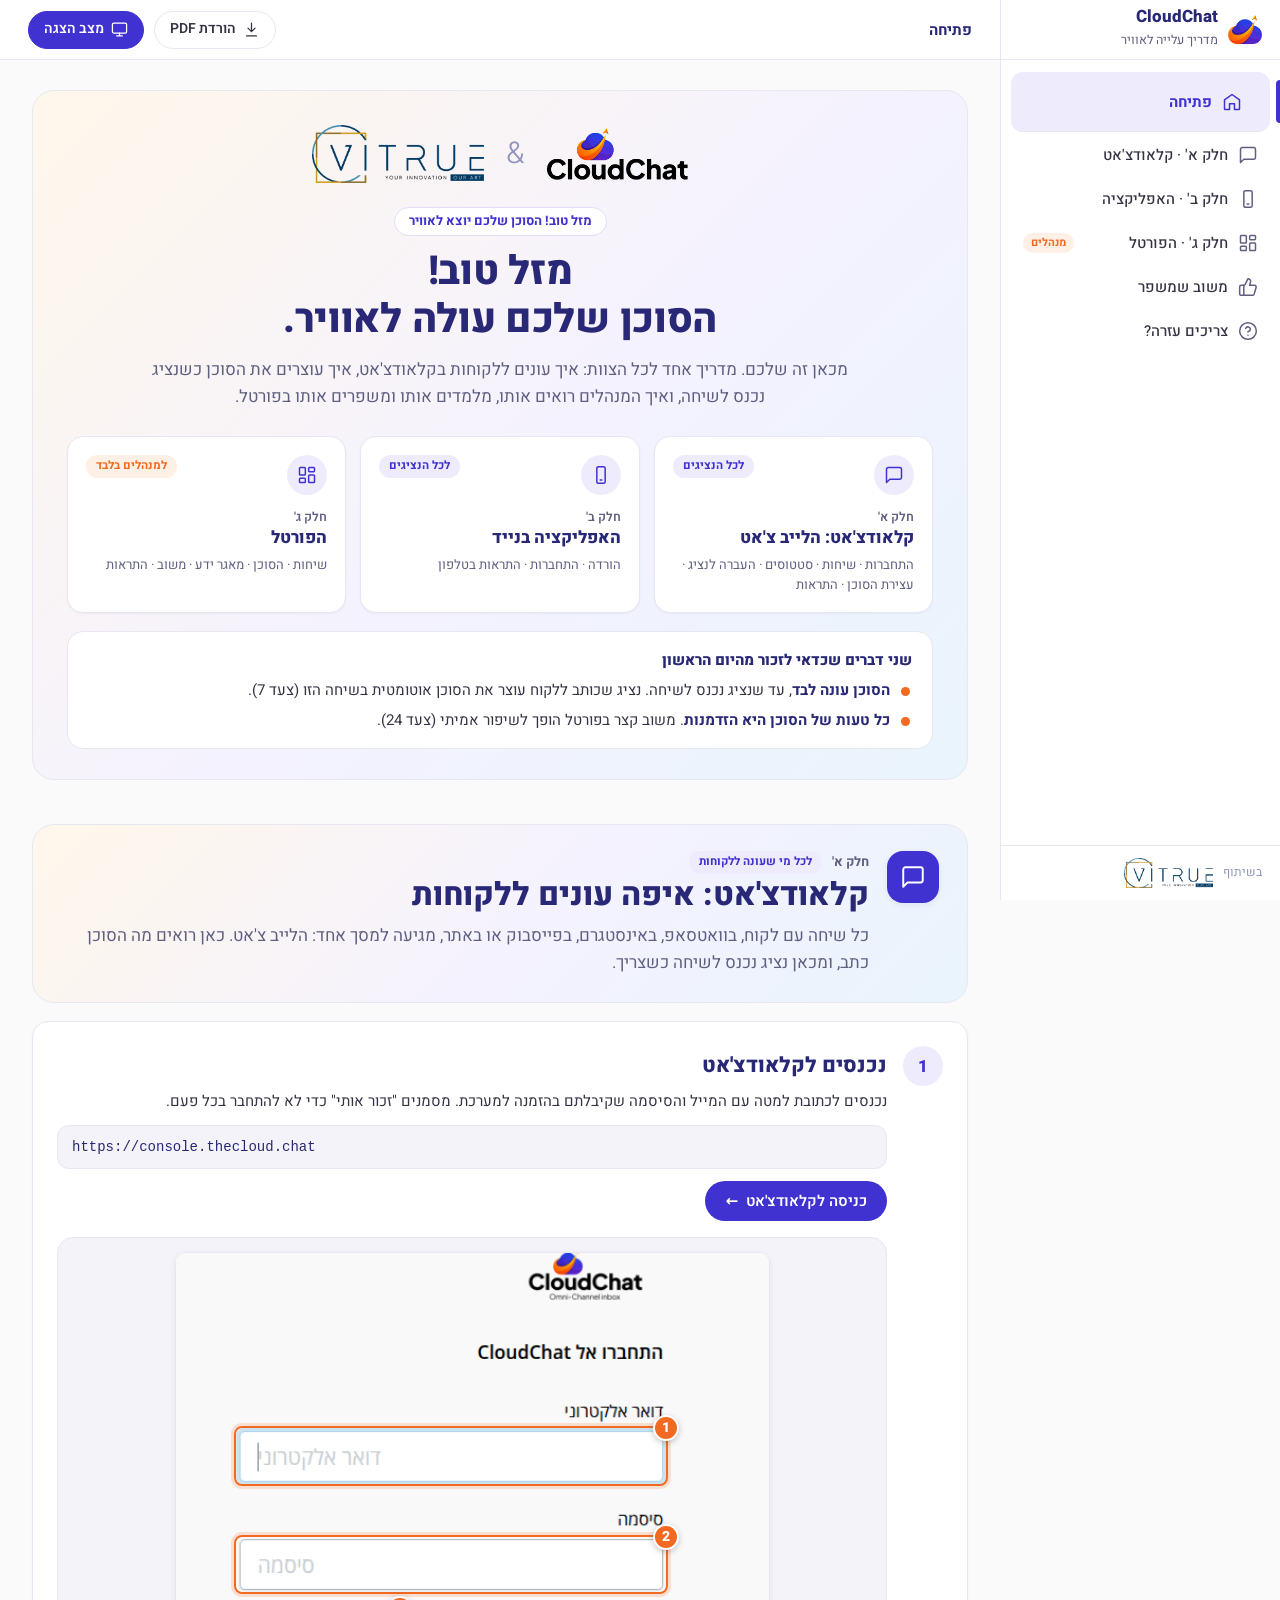
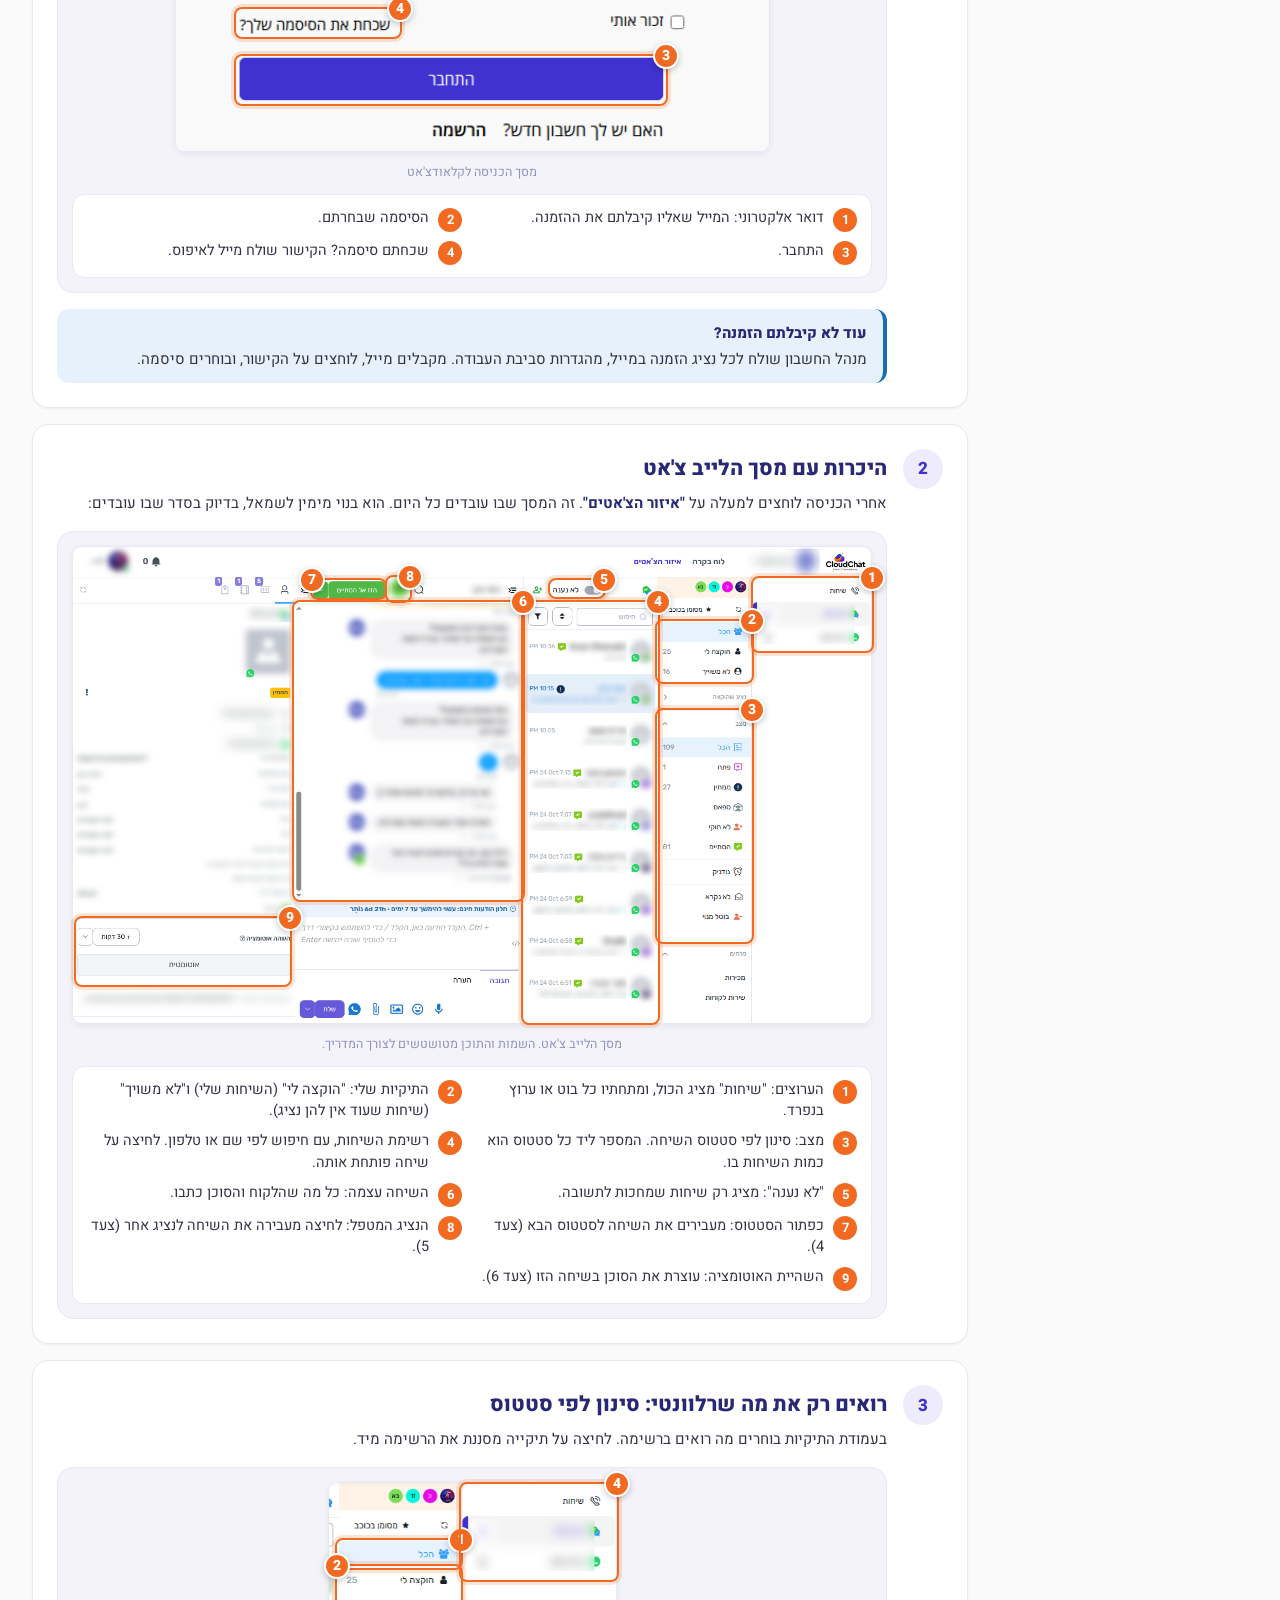
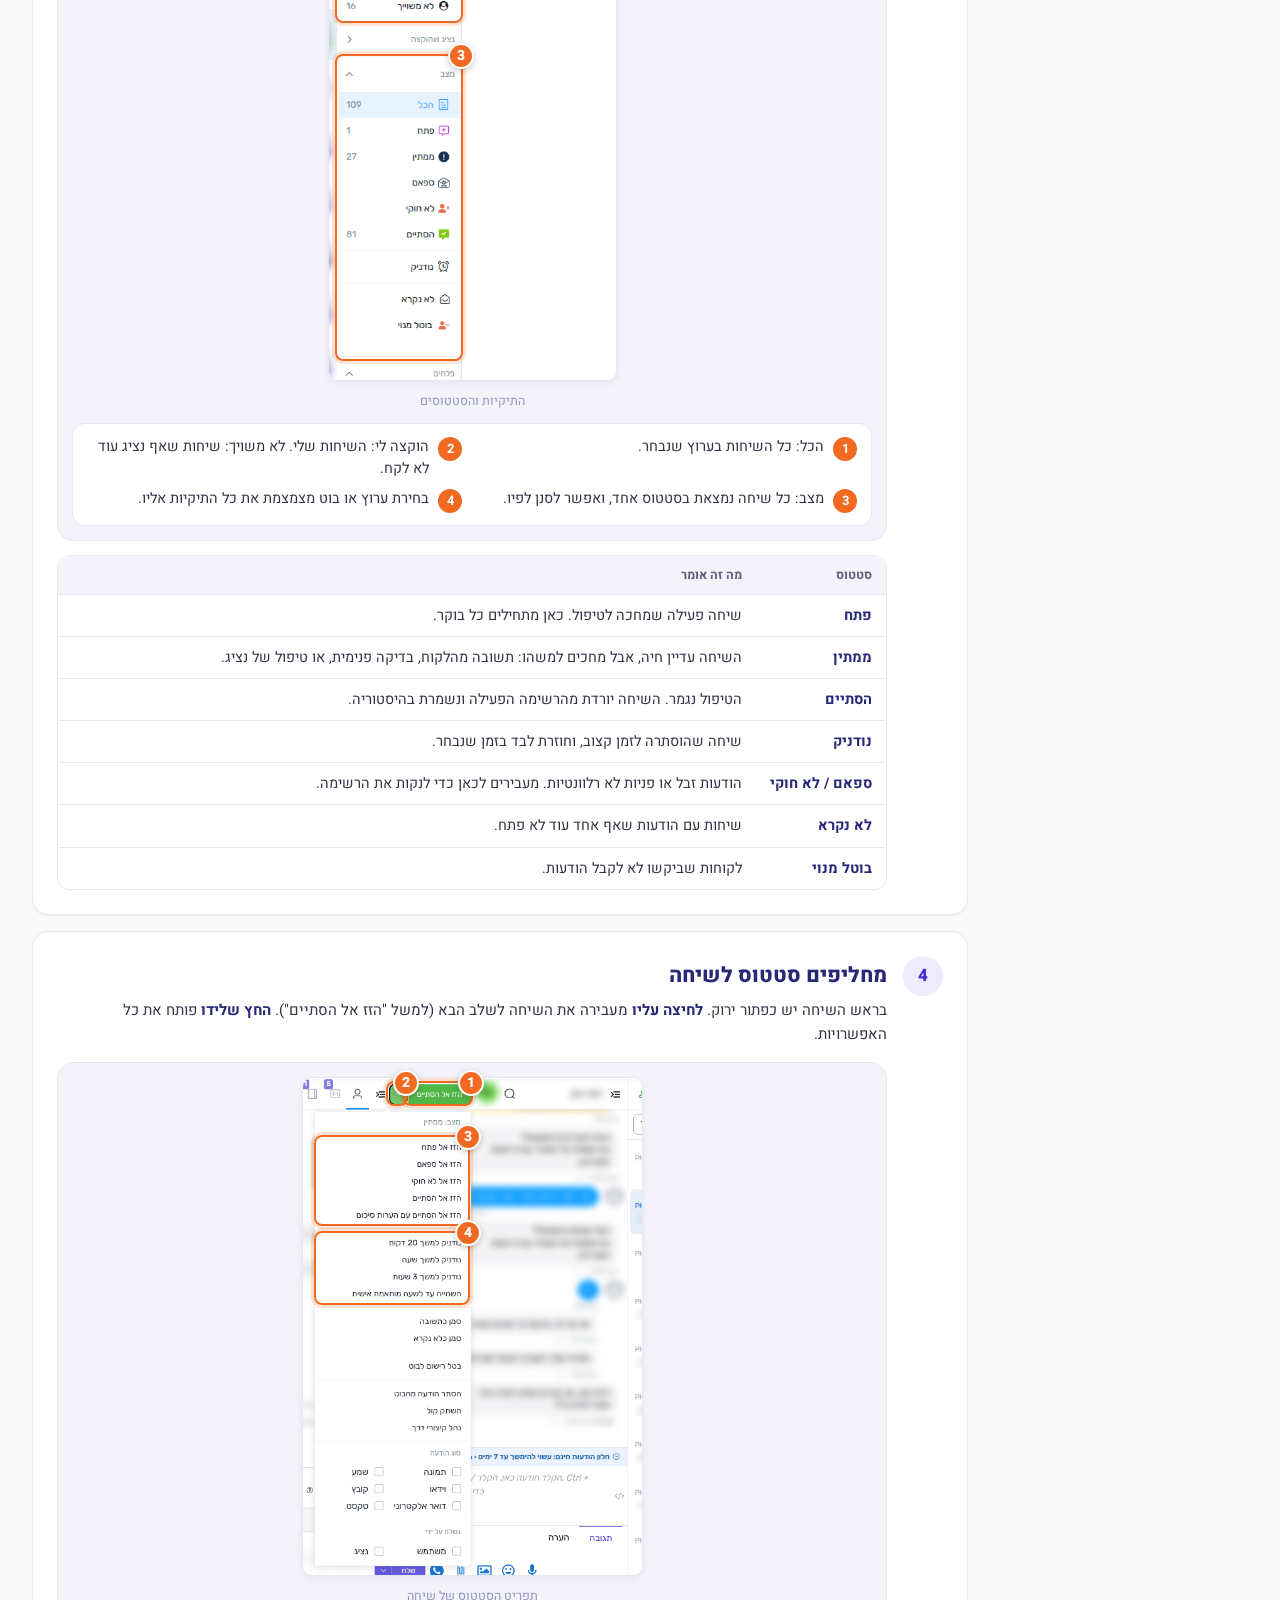
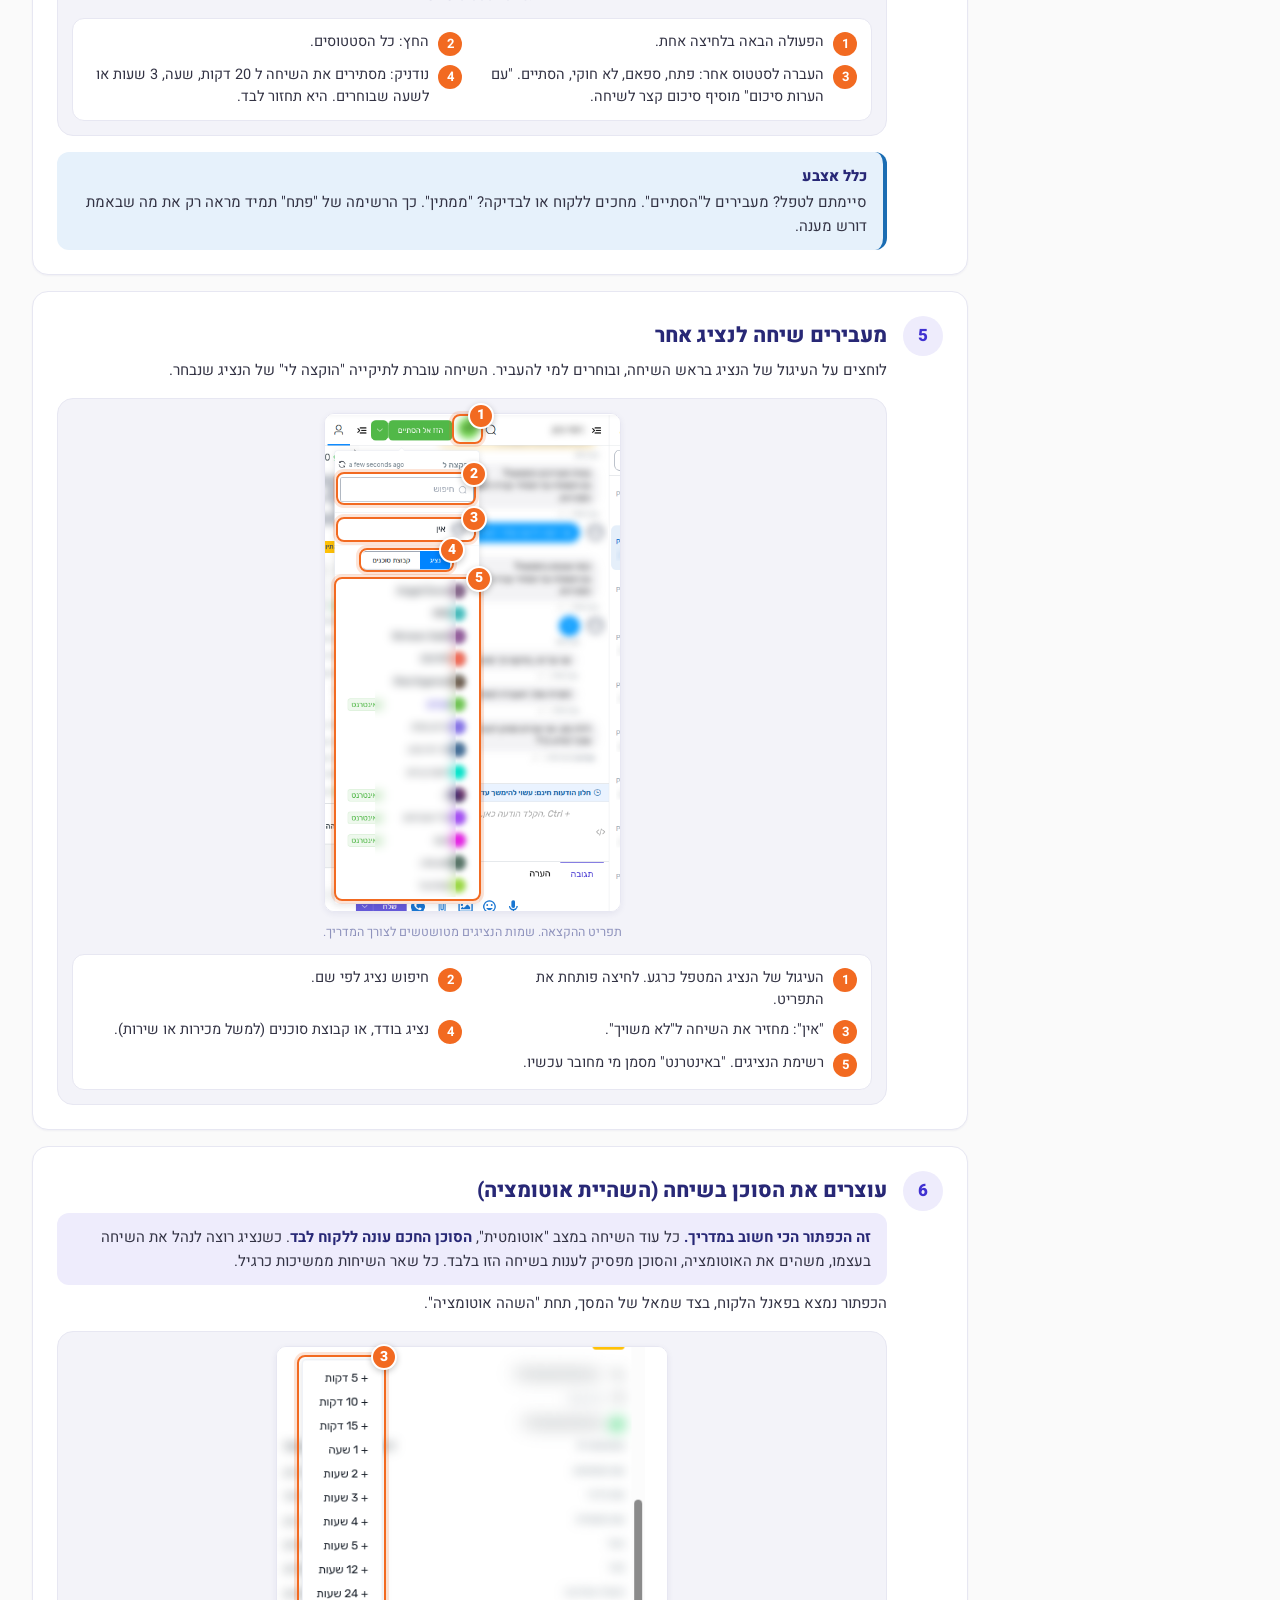
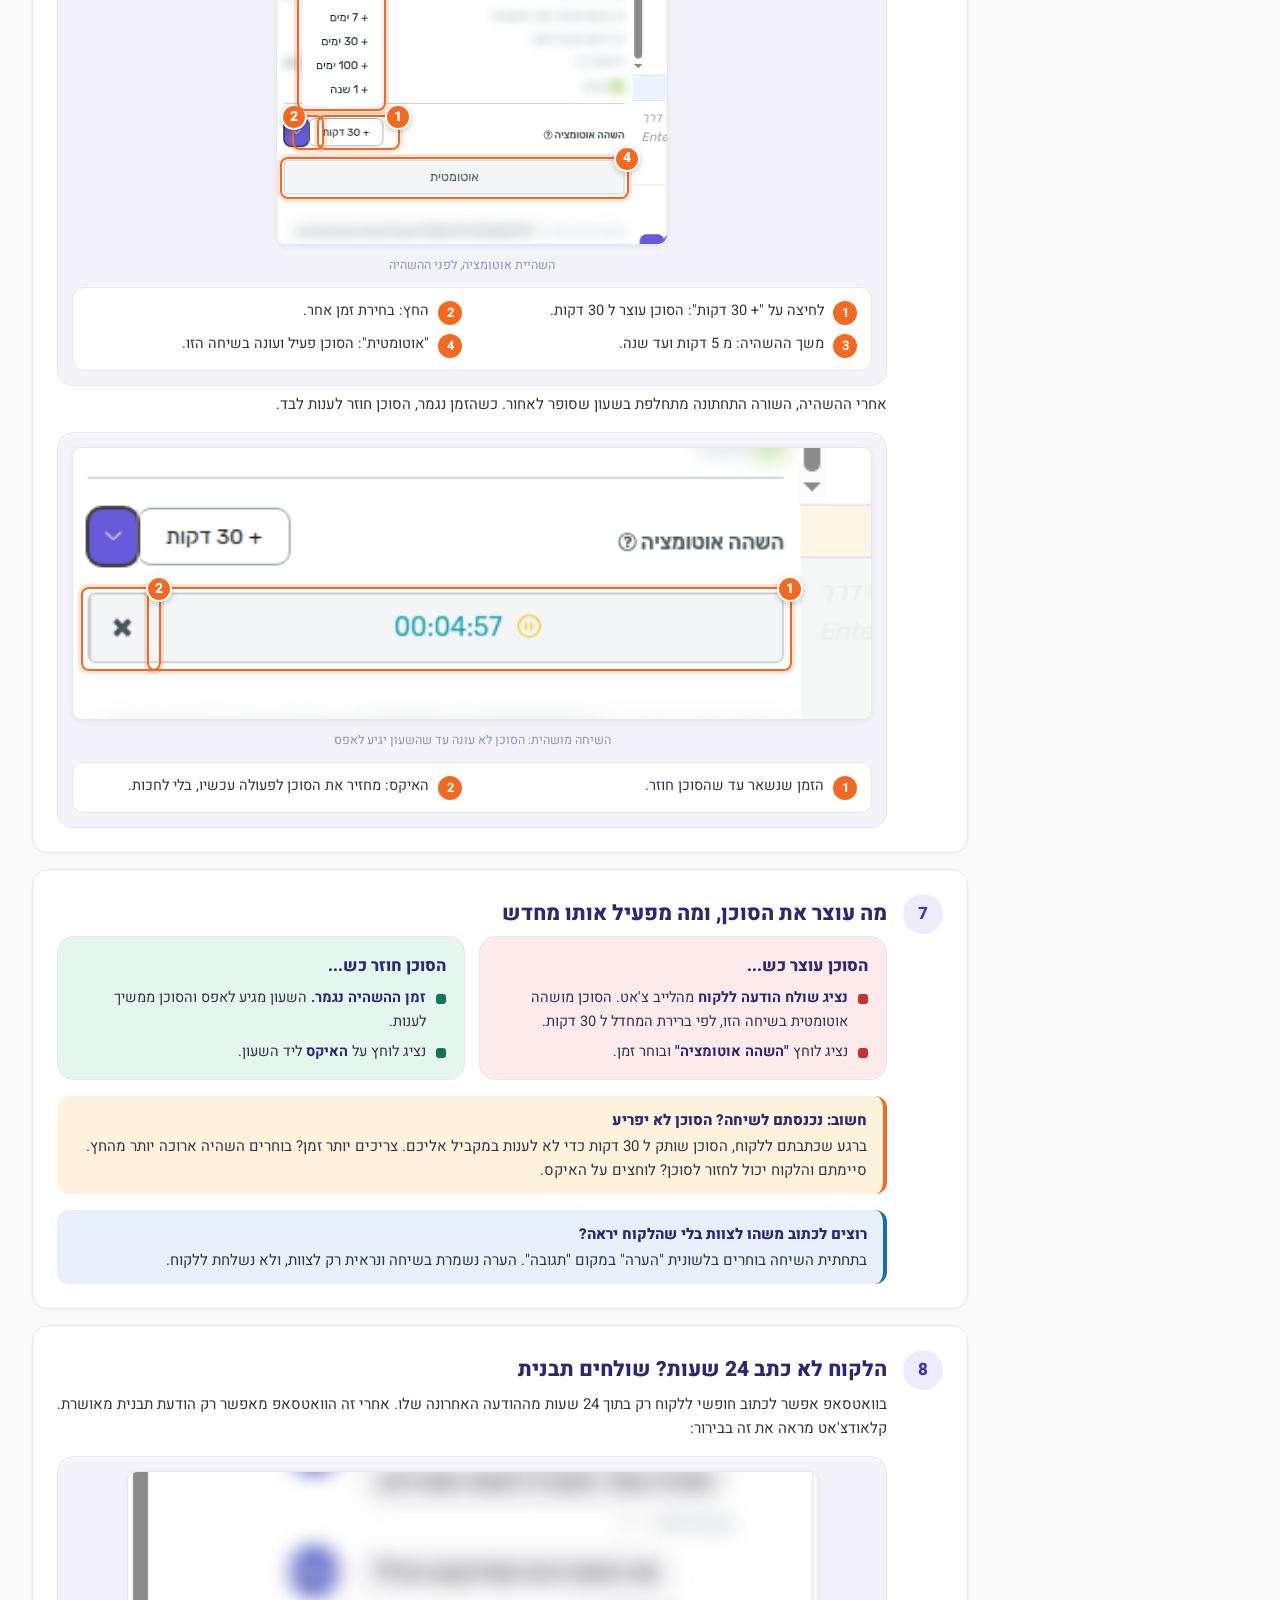
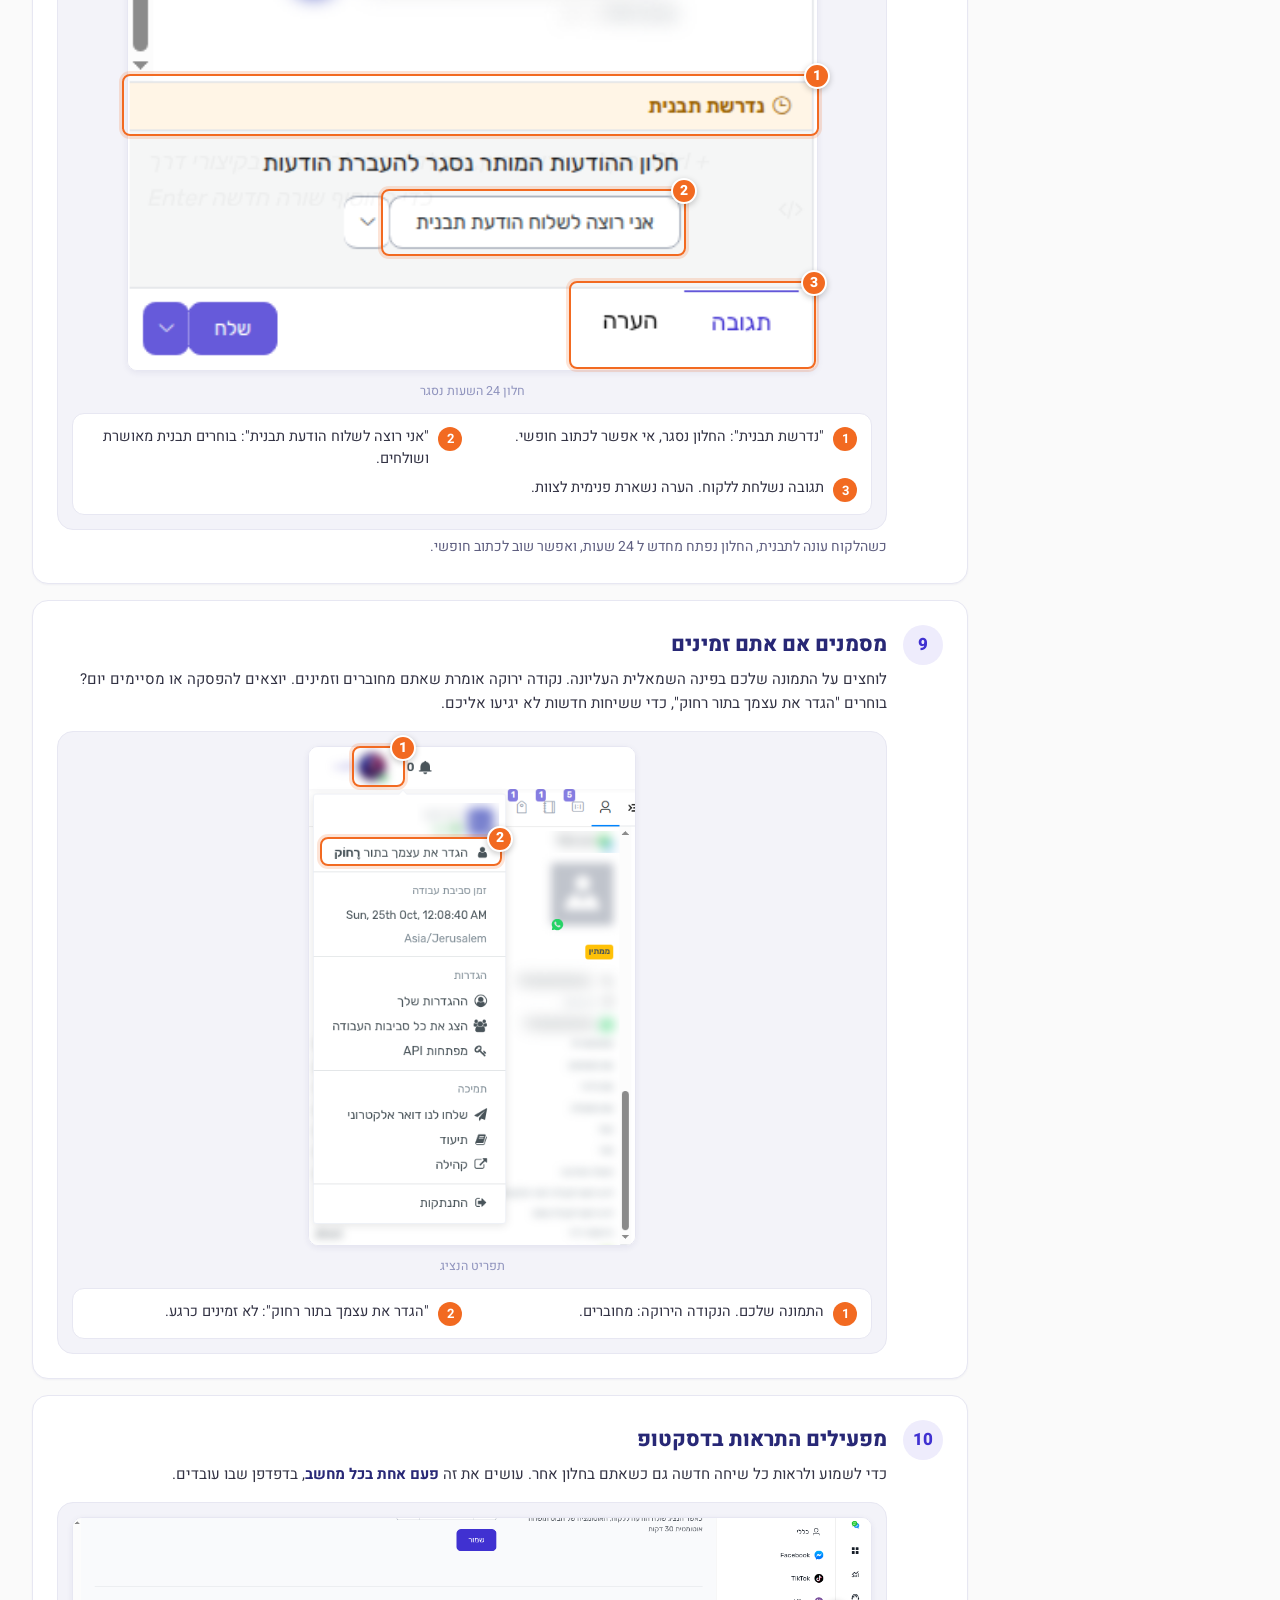
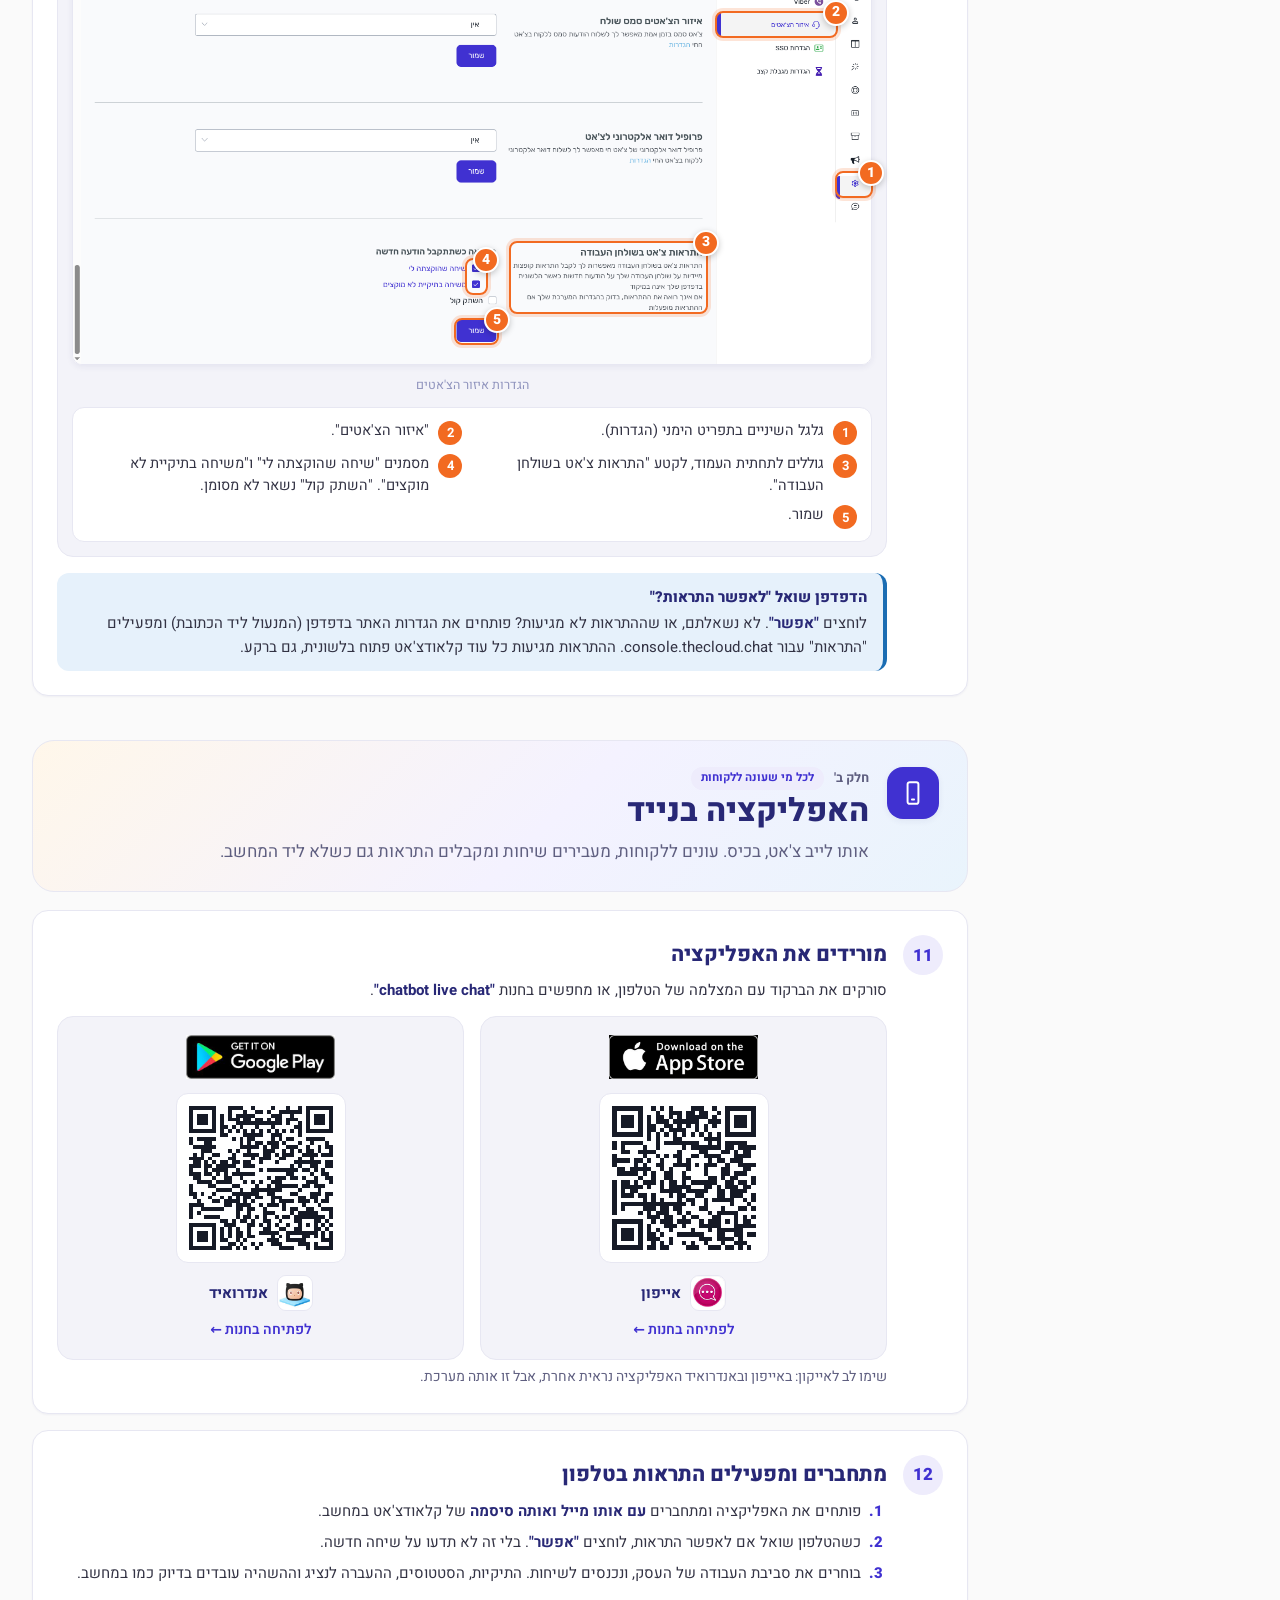
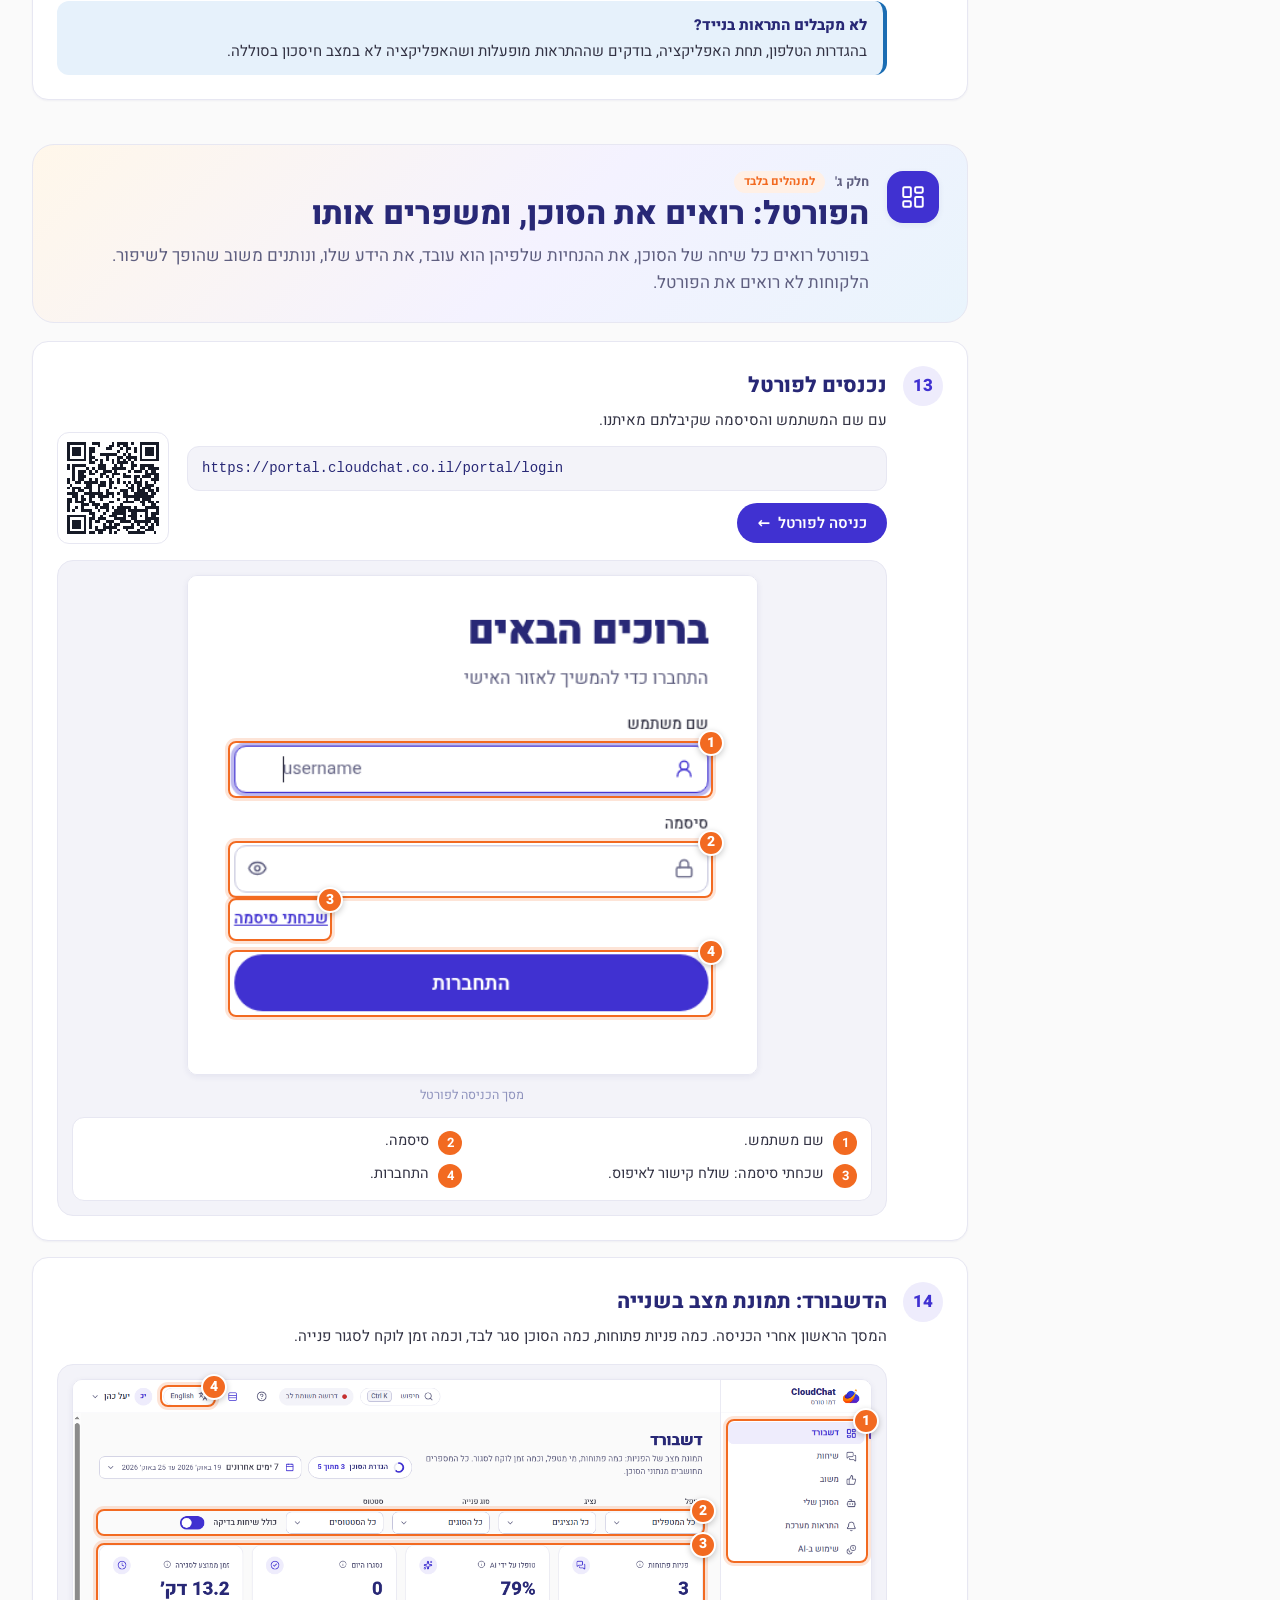
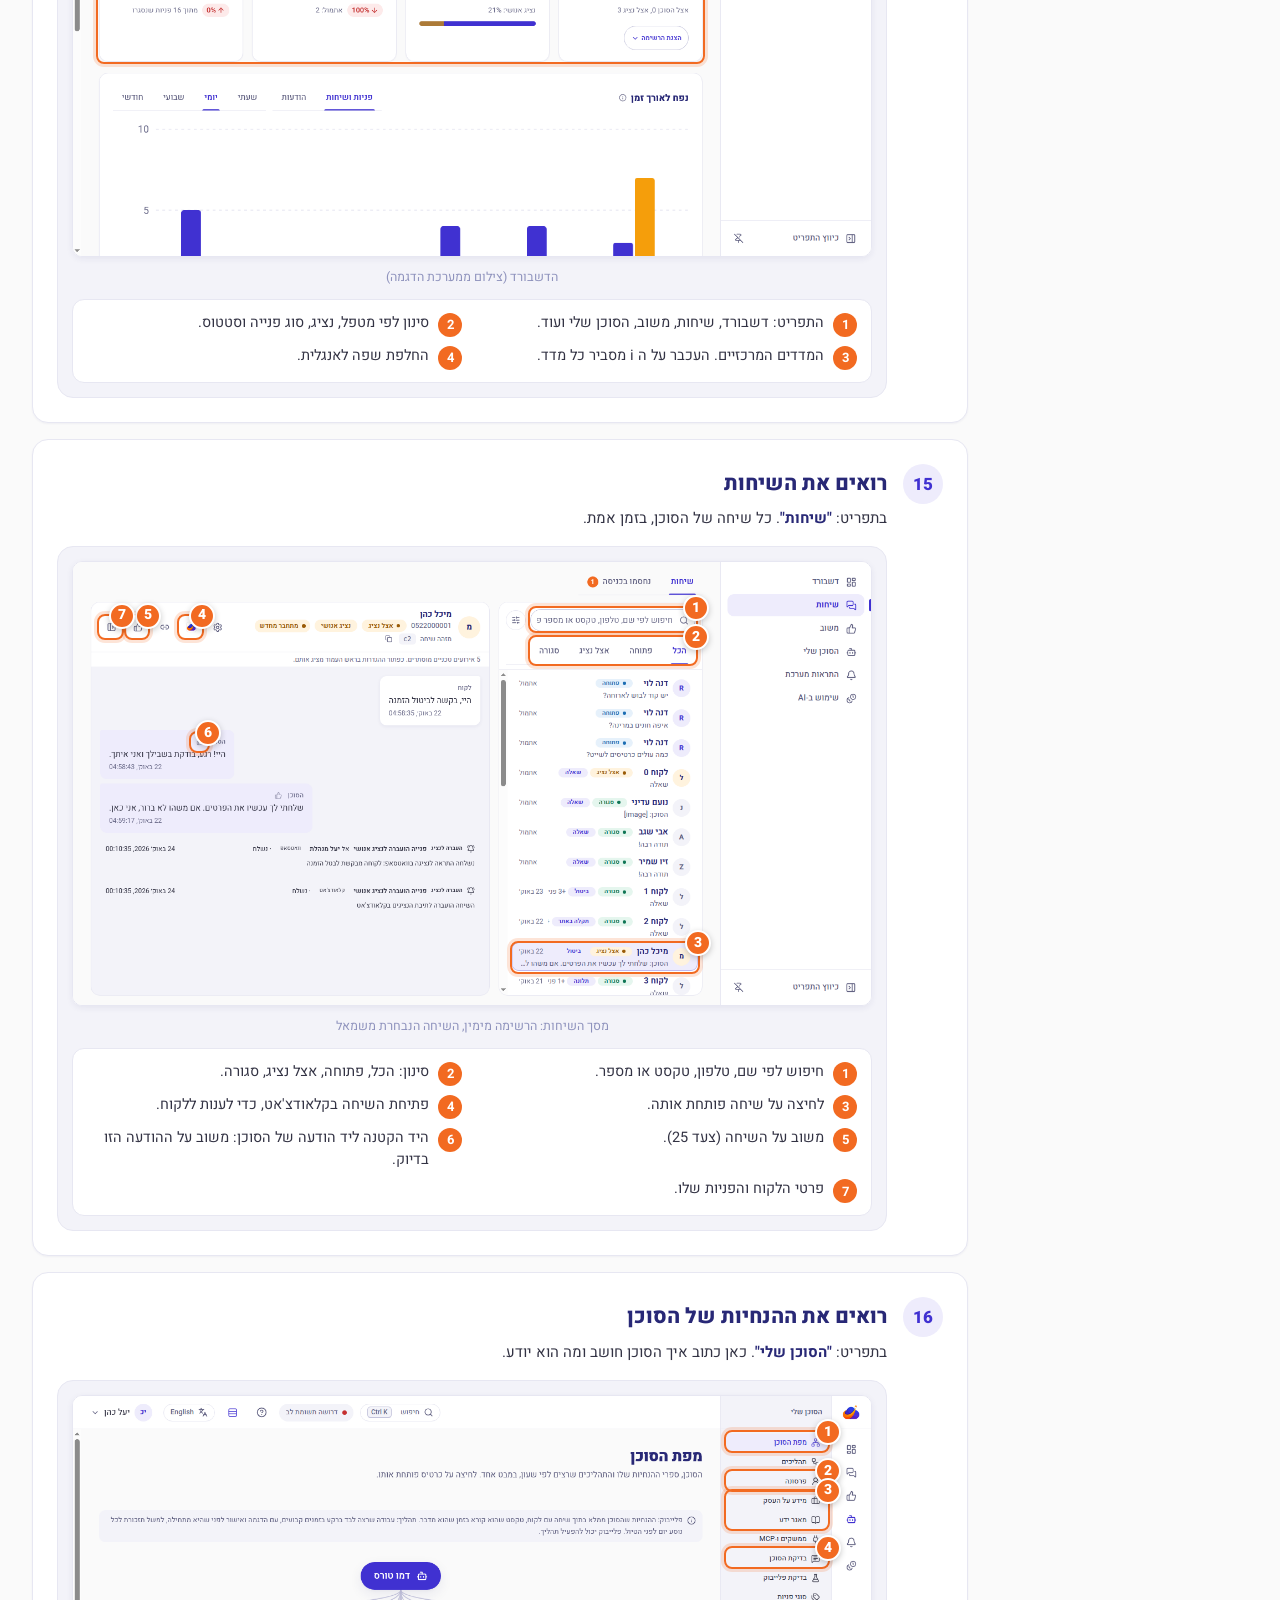
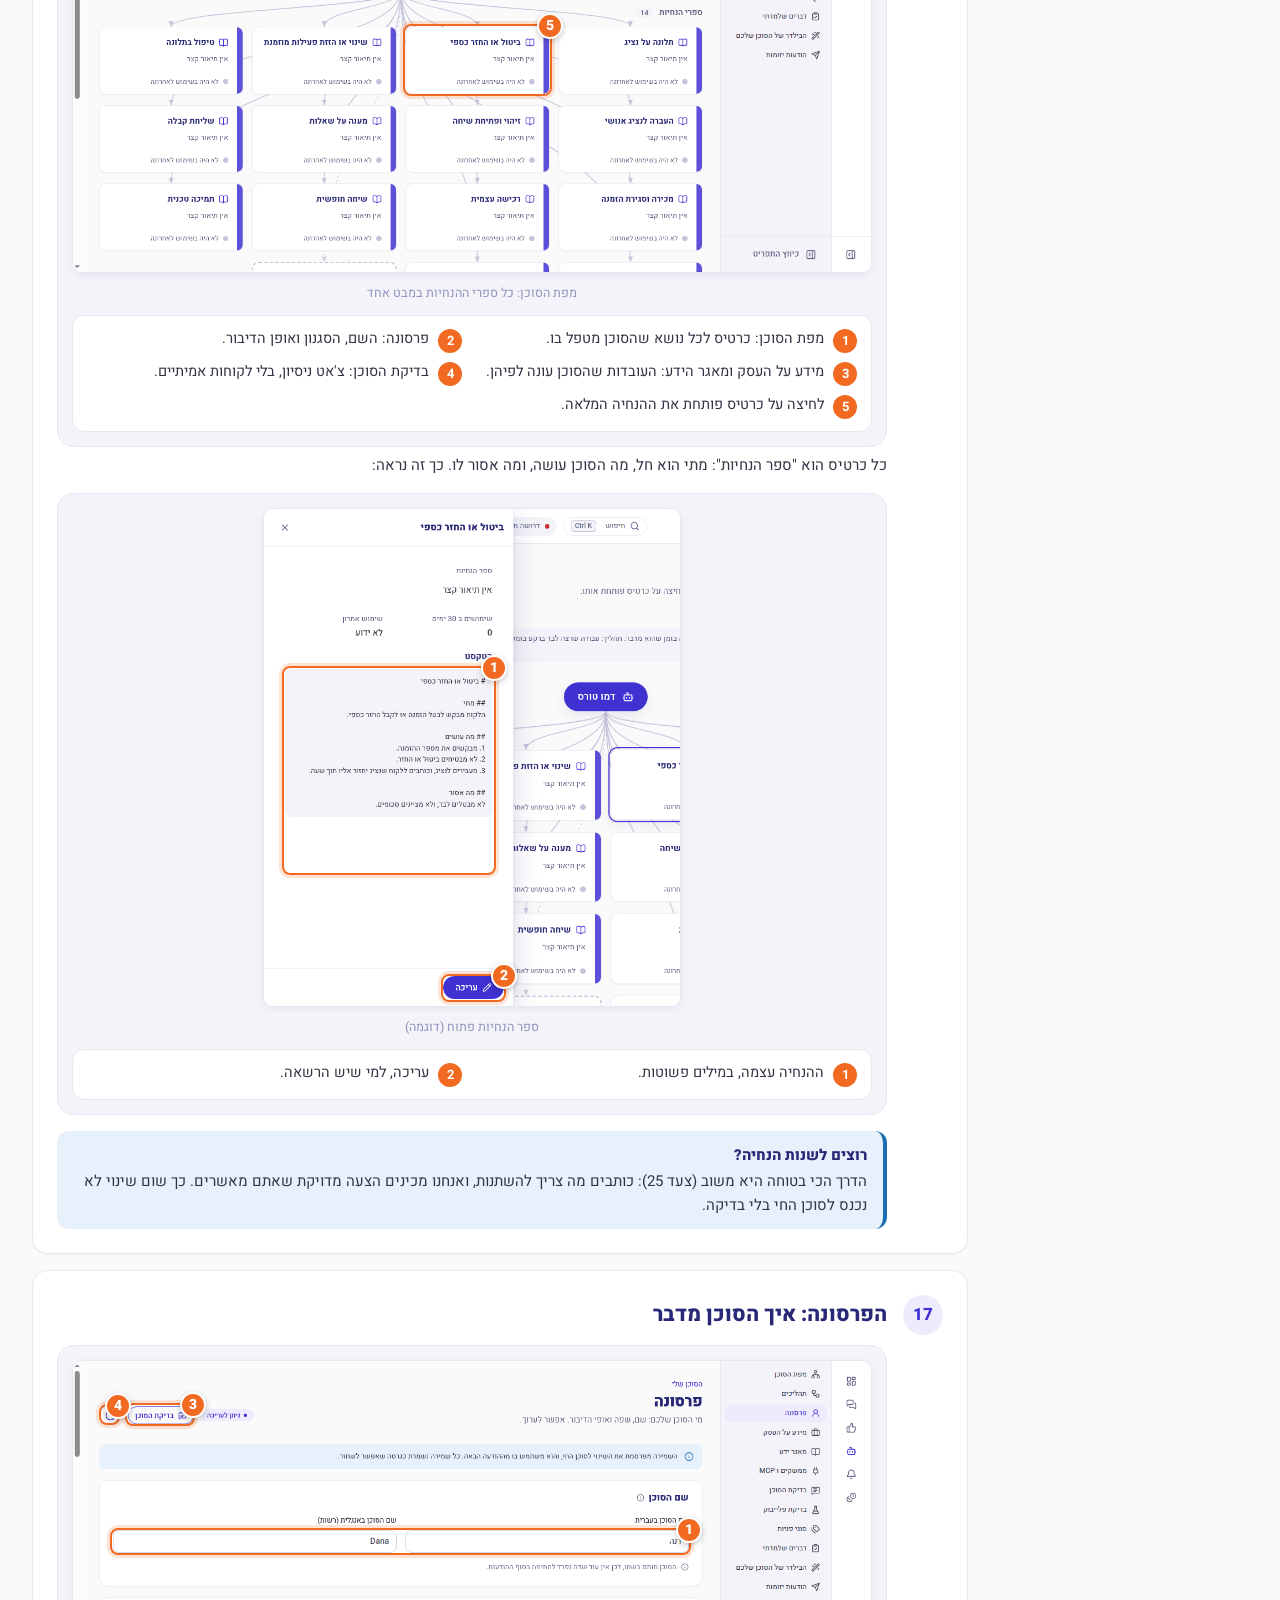
==== commit d6bdc0c6: "Guide: congratulations cover, grouped order, site sources demo, alerts section" ====
--- a/index.html
+++ b/index.html
@@ -34,6 +34,13 @@
 .nv.on,.grp.on>.nv{background:var(--color-primary-soft);color:var(--color-primary);font-weight:700}
 .nv.on svg,.grp.on>.nv svg{color:var(--color-primary)}
 .nv.on:before,.grp.on>.nv:before{content:'';position:absolute;right:-10px;top:8px;bottom:8px;width:4px;border-radius:4px 0 0 4px;background:var(--color-primary)}
+.grp-lbl{font-size:11.5px;font-weight:800;color:var(--color-text-subtle);letter-spacing:.02em;margin:12px 12px 4px;text-transform:none}
+.grid3{display:grid;grid-template-columns:repeat(3,1fr);gap:12px;margin:12px 0 4px}
+.grid3 .mini{background:var(--color-surface-2)}
+.grid3 .mini p{font-size:14px}
+.grid3 .new{border-inline-start:4px solid var(--color-primary)}
+.grid3 .upd{border-inline-start:4px solid var(--color-warning)}
+.grid3 .old{border-inline-start:4px solid var(--color-success)}
 .subs{display:none;padding:2px 0 8px;margin-inline-start:22px;border-inline-start:1px solid var(--color-border)}
 .grp.on .subs{display:block}
 .sub{display:flex;gap:8px;align-items:flex-start;text-decoration:none;color:var(--color-text-muted);font-size:13.5px;line-height:1.4;padding:5px 12px;border-radius:var(--radius-sm)}
@@ -172,7 +179,7 @@
  #menu{display:inline-flex}
 }
 @media (max-width:720px){
- .toc,.grid2,.apps,.rules,.helpgrid,.legend{grid-template-columns:1fr}
+ .toc,.grid2,.grid3,.apps,.rules,.helpgrid,.legend{grid-template-columns:1fr}
  .wrap{padding:18px 12px 60px}.top{padding:0 10px}
  .cover,.chapter{padding:22px 16px}.chapter{flex-direction:column;gap:10px}
  .brands{gap:12px}.brands img{height:34px}.brands img+.amp+img{height:38px}
@@ -229,23 +236,23 @@
 }
 </style></head><body>
 <aside class="side" id="side"><div class="side-head"><img src="img/cloudchat_icon.png" alt=""><div><b>CloudChat</b><small>מדריך עלייה לאוויר</small></div></div>
-<nav class="side-nav"><a href="#top" class="nv top"><svg viewBox="0 0 24 24" fill="none" stroke="currentColor" stroke-width="1.8" stroke-linecap="round" stroke-linejoin="round" aria-hidden="true"><path d="M3 9.5 12 3l9 6.5V20a1 1 0 0 1-1 1h-5v-7H9v7H4a1 1 0 0 1-1-1z"/></svg><span>פתיחה</span></a><div class="grp"><a href="#partA" class="nv chap"><svg viewBox="0 0 24 24" fill="none" stroke="currentColor" stroke-width="1.8" stroke-linecap="round" stroke-linejoin="round" aria-hidden="true"><path d="M21 15a2 2 0 0 1-2 2H7l-4 4V5a2 2 0 0 1 2-2h14a2 2 0 0 1 2 2z"/></svg><span>חלק א' · קלאודצ'אט</span></a><div class="subs"><a href="#s1" class="sub"><i>1</i><span>נכנסים לקלאודצ'אט</span></a><a href="#s2" class="sub"><i>2</i><span>היכרות עם מסך הלייב צ'אט</span></a><a href="#s3" class="sub"><i>3</i><span>רואים רק את מה שרלוונטי: סינון לפי סטטוס</span></a><a href="#s4" class="sub"><i>4</i><span>מחליפים סטטוס לשיחה</span></a><a href="#s5" class="sub"><i>5</i><span>מעבירים שיחה לנציג אחר</span></a><a href="#s6" class="sub"><i>6</i><span>עוצרים את הסוכן בשיחה (השהיית אוטומציה)</span></a><a href="#s7" class="sub"><i>7</i><span>מה עוצר את הסוכן, ומה מפעיל אותו מחדש</span></a><a href="#s8" class="sub"><i>8</i><span>הלקוח לא כתב 24 שעות? שולחים תבנית</span></a><a href="#s9" class="sub"><i>9</i><span>מסמנים אם אתם זמינים</span></a><a href="#s10" class="sub"><i>10</i><span>מפעילים התראות בדסקטופ</span></a></div></div><div class="grp"><a href="#partB" class="nv chap"><svg viewBox="0 0 24 24" fill="none" stroke="currentColor" stroke-width="1.8" stroke-linecap="round" stroke-linejoin="round" aria-hidden="true"><rect x="7" y="2" width="10" height="20" rx="2"/><path d="M11 18h2"/></svg><span>חלק ב' · האפליקציה</span></a><div class="subs"><a href="#s11" class="sub"><i>11</i><span>מורידים את האפליקציה</span></a><a href="#s12" class="sub"><i>12</i><span>מתחברים ומפעילים התראות בטלפון</span></a></div></div><div class="grp"><a href="#partC" class="nv chap"><svg viewBox="0 0 24 24" fill="none" stroke="currentColor" stroke-width="1.8" stroke-linecap="round" stroke-linejoin="round" aria-hidden="true"><rect x="3" y="3" width="7" height="9" rx="1"/><rect x="14" y="3" width="7" height="5" rx="1"/><rect x="14" y="12" width="7" height="9" rx="1"/><rect x="3" y="16" width="7" height="5" rx="1"/></svg><span>חלק ג' · הפורטל</span><em>מנהלים</em></a><div class="subs"><a href="#s13" class="sub"><i>13</i><span>נכנסים לפורטל</span></a><a href="#s14" class="sub"><i>14</i><span>הדשבורד: תמונת מצב בשנייה</span></a><a href="#s15" class="sub"><i>15</i><span>רואים את השיחות</span></a><a href="#s16" class="sub"><i>16</i><span>רואים את ההנחיות של הסוכן</span></a><a href="#s17" class="sub"><i>17</i><span>הפרסונה: איך הסוכן מדבר</span></a><a href="#s18" class="sub"><i>18</i><span>מאגר הידע: מה הסוכן יודע</span></a><a href="#s19" class="sub"><i>19</i><span>מוסיפים מידע חדש</span></a><a href="#s20" class="sub"><i>20</i><span>עורכים מאמר, ובודקים שהסוכן מוצא אותו</span></a><a href="#s21" class="sub"><i>21</i><span>מוחקים מאמר, ומשחזרים אם צריך</span></a><a href="#s22" class="sub"><i>22</i><span>קריאה אוטומטית של מידע חדש</span></a><a href="#s23" class="sub"><i>23</i><span>מאשרים את מה שנקרא</span></a><a href="#s24" class="sub"><i>24</i><span>נותנים משוב על שיחה</span></a><a href="#s25" class="sub"><i>25</i><span>עוקבים אחרי המשוב ומאשרים שיפור</span></a></div></div><a href="#tips" class="nv"><svg viewBox="0 0 24 24" fill="none" stroke="currentColor" stroke-width="1.8" stroke-linecap="round" stroke-linejoin="round" aria-hidden="true"><path d="M7 10v12"/><path d="M15 5.9 14 10h5.8a2 2 0 0 1 1.9 2.6l-2.3 8A2 2 0 0 1 17.5 22H4a2 2 0 0 1-2-2v-8a2 2 0 0 1 2-2h2.8a2 2 0 0 0 1.8-1.1L12 2a3.1 3.1 0 0 1 3 3.9z"/></svg><span>משוב שמשפר</span></a><a href="#help" class="nv"><svg viewBox="0 0 24 24" fill="none" stroke="currentColor" stroke-width="1.8" stroke-linecap="round" stroke-linejoin="round" aria-hidden="true"><circle cx="12" cy="12" r="10"/><path d="M9.1 9a3 3 0 0 1 5.8 1c0 2-3 3-3 3"/><path d="M12 17h.01"/></svg><span>צריכים עזרה?</span></a></nav>
+<nav class="side-nav"><a href="#top" class="nv top"><svg viewBox="0 0 24 24" fill="none" stroke="currentColor" stroke-width="1.8" stroke-linecap="round" stroke-linejoin="round" aria-hidden="true"><path d="M3 9.5 12 3l9 6.5V20a1 1 0 0 1-1 1h-5v-7H9v7H4a1 1 0 0 1-1-1z"/></svg><span>פתיחה</span></a><div class="grp"><a href="#partA" class="nv chap"><svg viewBox="0 0 24 24" fill="none" stroke="currentColor" stroke-width="1.8" stroke-linecap="round" stroke-linejoin="round" aria-hidden="true"><path d="M21 15a2 2 0 0 1-2 2H7l-4 4V5a2 2 0 0 1 2-2h14a2 2 0 0 1 2 2z"/></svg><span>חלק א' · קלאודצ'אט</span></a><div class="subs"><a href="#s1" class="sub"><i>1</i><span>נכנסים לקלאודצ'אט</span></a><a href="#s2" class="sub"><i>2</i><span>היכרות עם מסך הלייב צ'אט</span></a><a href="#s3" class="sub"><i>3</i><span>רואים רק את מה שרלוונטי: סינון לפי סטטוס</span></a><a href="#s4" class="sub"><i>4</i><span>מחליפים סטטוס לשיחה</span></a><a href="#s5" class="sub"><i>5</i><span>מעבירים שיחה לנציג אחר</span></a><a href="#s6" class="sub"><i>6</i><span>עוצרים את הסוכן בשיחה (השהיית אוטומציה)</span></a><a href="#s7" class="sub"><i>7</i><span>מה עוצר את הסוכן, ומה מפעיל אותו מחדש</span></a><a href="#s8" class="sub"><i>8</i><span>הלקוח לא כתב 24 שעות? שולחים תבנית</span></a><a href="#s9" class="sub"><i>9</i><span>מסמנים אם אתם זמינים</span></a><a href="#s10" class="sub"><i>10</i><span>מפעילים התראות בדסקטופ</span></a></div></div><div class="grp"><a href="#partB" class="nv chap"><svg viewBox="0 0 24 24" fill="none" stroke="currentColor" stroke-width="1.8" stroke-linecap="round" stroke-linejoin="round" aria-hidden="true"><rect x="7" y="2" width="10" height="20" rx="2"/><path d="M11 18h2"/></svg><span>חלק ב' · האפליקציה</span></a><div class="subs"><a href="#s11" class="sub"><i>11</i><span>מורידים את האפליקציה</span></a><a href="#s12" class="sub"><i>12</i><span>מתחברים ומפעילים התראות בטלפון</span></a></div></div><div class="grp"><a href="#partC" class="nv chap"><svg viewBox="0 0 24 24" fill="none" stroke="currentColor" stroke-width="1.8" stroke-linecap="round" stroke-linejoin="round" aria-hidden="true"><rect x="3" y="3" width="7" height="9" rx="1"/><rect x="14" y="3" width="7" height="5" rx="1"/><rect x="14" y="12" width="7" height="9" rx="1"/><rect x="3" y="16" width="7" height="5" rx="1"/></svg><span>חלק ג' · הפורטל</span><em>מנהלים</em></a><div class="subs"><a href="#s13" class="sub"><i>13</i><span>נכנסים לפורטל</span></a><a href="#s14" class="sub"><i>14</i><span>הדשבורד: תמונת מצב בשנייה</span></a><div class="grp-lbl">שיחות</div><a href="#s15" class="sub"><i>15</i><span>רואים את השיחות</span></a><div class="grp-lbl">הסוכן</div><a href="#s16" class="sub"><i>16</i><span>רואים את ההנחיות של הסוכן</span></a><a href="#s17" class="sub"><i>17</i><span>הפרסונה: איך הסוכן מדבר</span></a><div class="grp-lbl">מאגר הידע</div><a href="#s18" class="sub"><i>18</i><span>מאגר הידע: מה הסוכן יודע</span></a><a href="#s19" class="sub"><i>19</i><span>מוסיפים מידע חדש</span></a><a href="#s20" class="sub"><i>20</i><span>מחברים אתר כמקור מתעדכן</span></a><a href="#s21" class="sub"><i>21</i><span>איך המערכת מנהלת מידע קיים, מעודכן וחדש</span></a><a href="#s22" class="sub"><i>22</i><span>עורכים מאמר, ובודקים שהסוכן מוצא אותו</span></a><a href="#s23" class="sub"><i>23</i><span>מוחקים מאמר, ומשחזרים אם צריך</span></a><a href="#s24" class="sub"><i>24</i><span>מאשרים או דוחים הצעות</span></a><div class="grp-lbl">משוב</div><a href="#s25" class="sub"><i>25</i><span>נותנים משוב על שיחה</span></a><a href="#s26" class="sub"><i>26</i><span>עוקבים אחרי המשוב ומאשרים שיפור</span></a><div class="grp-lbl">התראות</div><a href="#s27" class="sub"><i>27</i><span>התראות מערכת: מה יש כאן</span></a><a href="#s28" class="sub"><i>28</i><span>למי נשלחות ההתראות</span></a><a href="#s29" class="sub"><i>29</i><span>הנוסחים, והיסטוריית ההתראות</span></a></div></div><a href="#tips" class="nv"><svg viewBox="0 0 24 24" fill="none" stroke="currentColor" stroke-width="1.8" stroke-linecap="round" stroke-linejoin="round" aria-hidden="true"><path d="M7 10v12"/><path d="M15 5.9 14 10h5.8a2 2 0 0 1 1.9 2.6l-2.3 8A2 2 0 0 1 17.5 22H4a2 2 0 0 1-2-2v-8a2 2 0 0 1 2-2h2.8a2 2 0 0 0 1.8-1.1L12 2a3.1 3.1 0 0 1 3 3.9z"/></svg><span>משוב שמשפר</span></a><a href="#help" class="nv"><svg viewBox="0 0 24 24" fill="none" stroke="currentColor" stroke-width="1.8" stroke-linecap="round" stroke-linejoin="round" aria-hidden="true"><circle cx="12" cy="12" r="10"/><path d="M9.1 9a3 3 0 0 1 5.8 1c0 2-3 3-3 3"/><path d="M12 17h.01"/></svg><span>צריכים עזרה?</span></a></nav>
 <div class="side-foot"><span>בשיתוף</span><img src="img/logo_vitrue.png" alt="Vitrue"></div></aside>
 <div class="main">
 <header class="top"><button id="menu" type="button" aria-label="תפריט"><svg viewBox="0 0 24 24" fill="none" stroke="currentColor" stroke-width="2" stroke-linecap="round"><path d="M4 6h16M4 12h16M4 18h16"/></svg></button>
 <div class="crumb" id="crumb">פתיחה</div>
-<a class="tbtn" href="cloudchat-golive-guide-v2.pdf" download><svg viewBox="0 0 24 24" fill="none" stroke="currentColor" stroke-width="1.8" stroke-linecap="round" stroke-linejoin="round"><path d="M12 3v12M7 10l5 5 5-5M5 21h14"/></svg>הורדת PDF</a>
+<a class="tbtn" href="cloudchat-golive-guide-v3.pdf" download><svg viewBox="0 0 24 24" fill="none" stroke="currentColor" stroke-width="1.8" stroke-linecap="round" stroke-linejoin="round"><path d="M12 3v12M7 10l5 5 5-5M5 21h14"/></svg>הורדת PDF</a>
 <button id="pres" class="tbtn primary" type="button" title="מצב הצגה: שקף אחד בכל מסך, מעבר בחצים"><svg viewBox="0 0 24 24" fill="none" stroke="currentColor" stroke-width="1.8" stroke-linecap="round" stroke-linejoin="round"><rect x="2" y="3" width="20" height="14" rx="2"/><path d="M8 21h8M12 17v4"/></svg>מצב הצגה</button></header>
 <div class="wrap">
 <header class="cover slide" id="top">
   <div class="brands"><img src="img/logo_cloudchat.png" alt="CloudChat"><span class="amp">&amp;</span><img src="img/logo_vitrue.png" alt="Vitrue"></div>
-  <div class="eyebrow">מדריך עלייה לאוויר</div>
-  <h1>הסוכן שלכם באוויר.<br>ככה עובדים איתו מהיום.</h1>
-  <p class="lead">מדריך אחד לכל הצוות: איך עונים ללקוחות בקלאודצ'אט, איך עוצרים את הסוכן כשנציג נכנס לשיחה, ואיך המנהלים רואים ומשפרים אותו בפורטל.</p>
+  <div class="eyebrow">מזל טוב! הסוכן שלכם יוצא לאוויר</div>
+  <h1>מזל טוב!<br>הסוכן שלכם עולה לאוויר.</h1>
+  <p class="lead">מכאן זה שלכם. מדריך אחד לכל הצוות: איך עונים ללקוחות בקלאודצ'אט, איך עוצרים את הסוכן כשנציג נכנס לשיחה, ואיך המנהלים רואים אותו, מלמדים אותו ומשפרים אותו בפורטל.</p>
   <div class="toc">
     <a href="#partA" class="tocc"><span class="ti"><svg viewBox="0 0 24 24" fill="none" stroke="currentColor" stroke-width="1.8" stroke-linecap="round" stroke-linejoin="round" aria-hidden="true"><path d="M21 15a2 2 0 0 1-2 2H7l-4 4V5a2 2 0 0 1 2-2h14a2 2 0 0 1 2 2z"/></svg></span><span class="tag">לכל הנציגים</span><b>חלק א'</b><strong>קלאודצ'אט: הלייב צ'אט</strong><small>התחברות · שיחות · סטטוסים · העברה לנציג · עצירת הסוכן · התראות</small></a>
     <a href="#partB" class="tocc"><span class="ti"><svg viewBox="0 0 24 24" fill="none" stroke="currentColor" stroke-width="1.8" stroke-linecap="round" stroke-linejoin="round" aria-hidden="true"><rect x="7" y="2" width="10" height="20" rx="2"/><path d="M11 18h2"/></svg></span><span class="tag">לכל הנציגים</span><b>חלק ב'</b><strong>האפליקציה בנייד</strong><small>הורדה · התחברות · התראות בטלפון</small></a>
-    <a href="#partC" class="tocc"><span class="ti"><svg viewBox="0 0 24 24" fill="none" stroke="currentColor" stroke-width="1.8" stroke-linecap="round" stroke-linejoin="round" aria-hidden="true"><rect x="3" y="3" width="7" height="9" rx="1"/><rect x="14" y="3" width="7" height="5" rx="1"/><rect x="14" y="12" width="7" height="9" rx="1"/><rect x="3" y="16" width="7" height="5" rx="1"/></svg></span><span class="tag mgr">למנהלים בלבד</span><b>חלק ג'</b><strong>הפורטל</strong><small>שיחות · ההנחיות של הסוכן · מאגר הידע · משוב ושיפור</small></a>
+    <a href="#partC" class="tocc"><span class="ti"><svg viewBox="0 0 24 24" fill="none" stroke="currentColor" stroke-width="1.8" stroke-linecap="round" stroke-linejoin="round" aria-hidden="true"><rect x="3" y="3" width="7" height="9" rx="1"/><rect x="14" y="3" width="7" height="5" rx="1"/><rect x="14" y="12" width="7" height="9" rx="1"/><rect x="3" y="16" width="7" height="5" rx="1"/></svg></span><span class="tag mgr">למנהלים בלבד</span><b>חלק ג'</b><strong>הפורטל</strong><small>שיחות · הסוכן · מאגר ידע · משוב · התראות</small></a>
   </div>
   <div class="howto"><div class="howto-t">שני דברים שכדאי לזכור מהיום הראשון</div>
     <ul><li><b>הסוכן עונה לבד</b>, עד שנציג נכנס לשיחה. נציג שכותב ללקוח עוצר את הסוכן אוטומטית בשיחה הזו (צעד 7).</li>
@@ -320,7 +327,7 @@
 <li>כשהטלפון שואל אם לאפשר התראות, לוחצים <b>"אפשר"</b>. בלי זה לא תדעו על שיחה חדשה.</li>
 <li>בוחרים את סביבת העבודה של העסק, ונכנסים לשיחות. התיקיות, הסטטוסים, ההעברה לנציג וההשהיה עובדים בדיוק כמו במחשב.</li>
 </ol>
-<div class="tip"><span class="ttl">לא מקבלים התראות בנייד?</span>בהגדרות הטלפון, תחת האפליקציה, בודקים שההתראות מופעלות ושהאפליקציה לא במצב חיסכון בסוללה.</div></div></div></section><section class="chapter slide" id="partC"><div class="chip-ico"><svg viewBox="0 0 24 24" fill="none" stroke="currentColor" stroke-width="1.8" stroke-linecap="round" stroke-linejoin="round" aria-hidden="true"><rect x="3" y="3" width="7" height="9" rx="1"/><rect x="14" y="3" width="7" height="5" rx="1"/><rect x="14" y="12" width="7" height="9" rx="1"/><rect x="3" y="16" width="7" height="5" rx="1"/></svg></div><div><div class="kicker">חלק ג'<span class="who mgr">למנהלים בלבד</span></div><h1>הפורטל: רואים את הסוכן, ומשפרים אותו</h1><p class="lead">בפורטל רואים כל שיחה של הסוכן, את ההנחיות שלפיהן הוא עובד, ונותנים משוב שהופך לשיפור. הלקוחות לא רואים את הפורטל.</p></div></section><section class="card slide " id="s13"><div class="step"><div class="badge">13</div><div class="body"><h2>נכנסים לפורטל</h2>
+<div class="tip"><span class="ttl">לא מקבלים התראות בנייד?</span>בהגדרות הטלפון, תחת האפליקציה, בודקים שההתראות מופעלות ושהאפליקציה לא במצב חיסכון בסוללה.</div></div></div></section><section class="chapter slide" id="partC"><div class="chip-ico"><svg viewBox="0 0 24 24" fill="none" stroke="currentColor" stroke-width="1.8" stroke-linecap="round" stroke-linejoin="round" aria-hidden="true"><rect x="3" y="3" width="7" height="9" rx="1"/><rect x="14" y="3" width="7" height="5" rx="1"/><rect x="14" y="12" width="7" height="9" rx="1"/><rect x="3" y="16" width="7" height="5" rx="1"/></svg></div><div><div class="kicker">חלק ג'<span class="who mgr">למנהלים בלבד</span></div><h1>הפורטל: רואים את הסוכן, ומשפרים אותו</h1><p class="lead">בפורטל רואים כל שיחה של הסוכן, את ההנחיות שלפיהן הוא עובד, את הידע שלו, ונותנים משוב שהופך לשיפור. הלקוחות לא רואים את הפורטל.</p></div></section><section class="card slide " id="s13"><div class="step"><div class="badge">13</div><div class="body"><h2>נכנסים לפורטל</h2>
 <p>עם שם המשתמש והסיסמה שקיבלתם מאיתנו.</p>
 <div class="urlrow"><div><div class="urlbox">https://portal.cloudchat.co.il/portal/login</div>
 <a class="btn" href="https://portal.cloudchat.co.il/portal/login" target="_blank" rel="noopener">כניסה לפורטל <span>&larr;</span></a></div>
@@ -331,19 +338,19 @@
 <figure class="shot wide" style="--mw:837px"><div class="frame" style="aspect-ratio:1.6744;--ar:1.6744"><img src="img/p_dash.png" alt="הדשבורד (צילום ממערכת הדגמה)" loading="lazy"><div class="mk box" style="left:81.74%;top:8.37%;width:17.71%;height:30.00%"><span>1</span></div><div class="mk box" style="left:2.99%;top:27.21%;width:76.18%;height:5.58%"><span>2</span></div><div class="mk box" style="left:2.99%;top:34.19%;width:76.18%;height:25.47%"><span>3</span></div><div class="mk box" style="left:11.04%;top:1.16%;width:7.01%;height:4.65%"><span>4</span></div></div><figcaption>הדשבורד (צילום ממערכת הדגמה)</figcaption><ol class="legend"><li><b>1</b><span>התפריט: דשבורד, שיחות, משוב, הסוכן שלי ועוד.</span></li><li><b>2</b><span>סינון לפי מטפל, נציג, סוג פנייה וסטטוס.</span></li><li><b>3</b><span>המדדים המרכזיים. העכבר על ה i מסביר כל מדד.</span></li><li><b>4</b><span>החלפת שפה לאנגלית.</span></li></ol></figure>
 </div></div></section><section class="card slide " id="s15"><div class="step"><div class="badge">15</div><div class="body"><h2>רואים את השיחות</h2>
 <p>בתפריט: <b>"שיחות"</b>. כל שיחה של הסוכן, בזמן אמת.</p>
-<figure class="shot wide" style="--mw:900px"><div class="frame" style="aspect-ratio:1.8000;--ar:1.8000"><img src="img/p_convs.png" alt="מסך השיחות: הרשימה מימין, השיחה הנבחרת משמאל" loading="lazy"><div class="mk box" style="left:57.01%;top:10.12%;width:21.25%;height:6.00%"><span>1</span></div><div class="mk box" style="left:57.01%;top:16.62%;width:21.25%;height:6.88%"><span>2</span></div><div class="mk box" style="left:54.72%;top:85.38%;width:23.82%;height:7.50%"><span>3</span></div><div class="mk box" style="left:13.12%;top:11.75%;width:3.33%;height:6.00%"><span>4</span></div><div class="mk box" style="left:6.46%;top:11.75%;width:3.33%;height:6.00%"><span>5</span></div><div class="mk box" style="left:14.58%;top:38.12%;width:2.71%;height:4.88%"><span>6</span></div><div class="mk box" style="left:3.12%;top:11.75%;width:3.33%;height:6.00%"><span>7</span></div></div><figcaption>מסך השיחות: הרשימה מימין, השיחה הנבחרת משמאל</figcaption><ol class="legend"><li><b>1</b><span>חיפוש לפי שם, טלפון, טקסט או מספר.</span></li><li><b>2</b><span>סינון: הכל, פתוחה, אצל נציג, סגורה.</span></li><li><b>3</b><span>לחיצה על שיחה פותחת אותה.</span></li><li><b>4</b><span>פתיחת השיחה בקלאודצ'אט, כדי לענות ללקוח.</span></li><li><b>5</b><span>משוב על השיחה (צעד 24).</span></li><li><b>6</b><span>היד הקטנה ליד הודעה של הסוכן: משוב על ההודעה הזו בדיוק.</span></li><li><b>7</b><span>פרטי הלקוח והפניות שלו.</span></li></ol></figure>
+<figure class="shot wide" style="--mw:900px"><div class="frame" style="aspect-ratio:1.8000;--ar:1.8000"><img src="img/p_convs.png" alt="מסך השיחות: הרשימה מימין, השיחה הנבחרת משמאל" loading="lazy"><div class="mk box" style="left:57.01%;top:10.12%;width:21.25%;height:6.00%"><span>1</span></div><div class="mk box" style="left:57.01%;top:16.62%;width:21.25%;height:6.88%"><span>2</span></div><div class="mk box" style="left:54.72%;top:85.38%;width:23.82%;height:7.50%"><span>3</span></div><div class="mk box" style="left:13.12%;top:11.75%;width:3.33%;height:6.00%"><span>4</span></div><div class="mk box" style="left:6.46%;top:11.75%;width:3.33%;height:6.00%"><span>5</span></div><div class="mk box" style="left:14.58%;top:38.12%;width:2.71%;height:4.88%"><span>6</span></div><div class="mk box" style="left:3.12%;top:11.75%;width:3.33%;height:6.00%"><span>7</span></div></div><figcaption>מסך השיחות: הרשימה מימין, השיחה הנבחרת משמאל</figcaption><ol class="legend"><li><b>1</b><span>חיפוש לפי שם, טלפון, טקסט או מספר.</span></li><li><b>2</b><span>סינון: הכל, פתוחה, אצל נציג, סגורה.</span></li><li><b>3</b><span>לחיצה על שיחה פותחת אותה.</span></li><li><b>4</b><span>פתיחת השיחה בקלאודצ'אט, כדי לענות ללקוח.</span></li><li><b>5</b><span>משוב על השיחה (צעד 25).</span></li><li><b>6</b><span>היד הקטנה ליד הודעה של הסוכן: משוב על ההודעה הזו בדיוק.</span></li><li><b>7</b><span>פרטי הלקוח והפניות שלו.</span></li></ol></figure>
 </div></div></section><section class="card slide long" id="s16"><div class="step"><div class="badge">16</div><div class="body"><h2>רואים את ההנחיות של הסוכן</h2>
 <p>בתפריט: <b>"הסוכן שלי"</b>. כאן כתוב איך הסוכן חושב ומה הוא יודע.</p>
 <figure class="shot wide" style="--mw:837px"><div class="frame" style="aspect-ratio:1.6744;--ar:1.6744"><img src="img/p_agent_map.png" alt="מפת הסוכן: כל ספרי ההנחיות במבט אחד" loading="lazy"><div class="mk box" style="left:81.46%;top:7.44%;width:13.26%;height:4.77%"><span>1</span></div><div class="mk box" style="left:81.46%;top:15.58%;width:13.26%;height:4.77%"><span>2</span></div><div class="mk box" style="left:81.46%;top:19.65%;width:13.26%;height:8.84%"><span>3</span></div><div class="mk box" style="left:81.46%;top:31.74%;width:13.26%;height:4.77%"><span>4</span></div><div class="mk box" style="left:41.39%;top:48.02%;width:18.61%;height:15.12%"><span>5</span></div></div><figcaption>מפת הסוכן: כל ספרי ההנחיות במבט אחד</figcaption><ol class="legend"><li><b>1</b><span>מפת הסוכן: כרטיס לכל נושא שהסוכן מטפל בו.</span></li><li><b>2</b><span>פרסונה: השם, הסגנון ואופן הדיבור.</span></li><li><b>3</b><span>מידע על העסק ומאגר הידע: העובדות שהסוכן עונה לפיהן.</span></li><li><b>4</b><span>בדיקת הסוכן: צ'אט ניסיון, בלי לקוחות אמיתיים.</span></li><li><b>5</b><span>לחיצה על כרטיס פותחת את ההנחיה המלאה.</span></li></ol></figure>
 <p>כל כרטיס הוא "ספר הנחיות": מתי הוא חל, מה הסוכן עושה, ומה אסור לו. כך זה נראה:</p>
 <figure class="shot tall" style="--mw:418px"><div class="frame" style="aspect-ratio:0.8372;--ar:0.8372"><img src="img/p_playbook.png" alt="ספר הנחיות פתוח (דוגמה)" loading="lazy"><div class="mk box" style="left:4.44%;top:31.74%;width:51.39%;height:41.86%"><span>1</span></div><div class="mk box" style="left:42.50%;top:93.49%;width:15.69%;height:5.58%"><span>2</span></div></div><figcaption>ספר הנחיות פתוח (דוגמה)</figcaption><ol class="legend"><li><b>1</b><span>ההנחיה עצמה, במילים פשוטות.</span></li><li><b>2</b><span>עריכה, למי שיש הרשאה.</span></li></ol></figure>
-<div class="tip"><span class="ttl">רוצים לשנות הנחיה?</span>הדרך הכי בטוחה היא משוב (צעד 24): כותבים מה צריך להשתנות, ואנחנו מכינים הצעה מדויקת שאתם מאשרים. כך שום שינוי לא נכנס לסוכן החי בלי בדיקה.</div>
+<div class="tip"><span class="ttl">רוצים לשנות הנחיה?</span>הדרך הכי בטוחה היא משוב (צעד 25): כותבים מה צריך להשתנות, ואנחנו מכינים הצעה מדויקת שאתם מאשרים. כך שום שינוי לא נכנס לסוכן החי בלי בדיקה.</div>
 </div></div></section><section class="card slide " id="s17"><div class="step"><div class="badge">17</div><div class="body"><h2>הפרסונה: איך הסוכן מדבר</h2>
 <figure class="shot wide" style="--mw:900px"><div class="frame" style="aspect-ratio:1.8000;--ar:1.8000"><img src="img/p_persona.png" alt="מסך הפרסונה" loading="lazy"><div class="mk box" style="left:4.72%;top:37.75%;width:72.71%;height:6.00%"><span>1</span></div><div class="mk box" style="left:4.72%;top:60.88%;width:72.71%;height:33.50%"><span>2</span></div><div class="mk box" style="left:6.60%;top:9.75%;width:8.82%;height:5.00%"><span>3</span></div><div class="mk box" style="left:3.33%;top:9.88%;width:2.64%;height:4.75%"><span>4</span></div></div><figcaption>מסך הפרסונה</figcaption><ol class="legend"><li><b>1</b><span>שם הסוכן, בעברית ובאנגלית.</span></li><li><b>2</b><span>אופי הסוכן: הסגנון שבו הוא כותב, עם דוגמה לכל סגנון.</span></li><li><b>3</b><span>בדיקת הסוכן: לנסות איך זה נשמע לפני שמשנים.</span></li><li><b>4</b><span>היסטוריית גרסאות: כל שמירה נשמרת, ואפשר לשחזר.</span></li></ol></figure>
 </div></div></section><section class="card slide " id="s18"><div class="step"><div class="badge">18</div><div class="body"><h2>מאגר הידע: מה הסוכן יודע</h2>
-<p>בתפריט: <b>"הסוכן שלי"</b>, ואז <b>"מאגר ידע"</b>. כאן נמצאות כל העובדות שהסוכן עונה לפיהן: שעות, מחירים, מדיניות, שאלות נפוצות. כל פריט הוא <b>מאמר</b> קצר בנושא אחד.</p>
-<figure class="shot tall" style="--mw:620px"><div class="frame" style="aspect-ratio:1.2414;--ar:1.2414"><img src="img/kb_main.png" alt="מסך מאגר הידע (צילום ממערכת הדגמה)" loading="lazy"><div class="mk box" style="left:81.46%;top:12.41%;width:13.26%;height:3.53%"><span>1</span></div><div class="mk box" style="left:15.69%;top:6.38%;width:10.90%;height:4.14%"><span>2</span></div><div class="mk box" style="left:26.88%;top:6.38%;width:10.14%;height:4.14%"><span>3</span></div><div class="mk box" style="left:2.99%;top:12.59%;width:76.18%;height:4.48%"><span>4</span></div><div class="mk box" style="left:39.17%;top:51.64%;width:40.00%;height:4.74%"><span>5</span></div><div class="mk l" style="left:9.86%;top:61.03%;width:6.81%;height:3.79%"><span>6</span></div><div class="mk box" style="left:36.25%;top:78.62%;width:14.79%;height:2.41%"><span>7</span></div></div><figcaption>מסך מאגר הידע (צילום ממערכת הדגמה)</figcaption><ol class="legend"><li><b>1</b><span>&quot;מאגר ידע&quot; בתפריט הפנימי של &quot;הסוכן שלי&quot;.</span></li><li><b>2</b><span>הוספת מאמר חדש (צעד 19).</span></li><li><b>3</b><span>סריקת אתר: מכניסה אתר שלם בבת אחת (צעד 19).</span></li><li><b>4</b><span>כל שמירה עוברת לסוכן החי מההודעה הבאה, ונשמרת כגרסה שאפשר לשחזר.</span></li><li><b>5</b><span>לשוניות: מאמרים, מקורות אוטומטיים (צעד 22), הצעות לאישור (צעד 23), סל מחזור (צעד 21).</span></li><li><b>6</b><span>בכל שורה: עיפרון לעריכה ופח למחיקה.</span></li><li><b>7</b><span>&quot;קובץ שמור, הסוכן אינו קורא אותו&quot;: קובץ שנשמר לעיון בלבד (הסבר בצעד 19).</span></li></ol></figure>
-<div class="tip"><span class="ttl">טיפ לכתיבה</span>מאמר אחד לכל נושא, קצר ועניני. כשלקוח שואל, הסוכן שולף עד 5 מאמרים מתאימים וקורא את 2,000 התווים הראשונים של כל אחד. מאמר ארוך שמכסה הכול מפספס את הסוף.</div>
+<p>בתפריט הפנימי: <b>"מאגר ידע"</b>. כאן נמצאות כל העובדות שהסוכן עונה לפיהן: שעות, מחירים, מדיניות, שאלות נפוצות. כל פריט הוא <b>מאמר</b> קצר בנושא אחד.</p>
+<figure class="shot tall" style="--mw:620px"><div class="frame" style="aspect-ratio:1.2414;--ar:1.2414"><img src="img/kb_main.png" alt="מסך מאגר הידע (צילום ממערכת הדגמה)" loading="lazy"><div class="mk box" style="left:81.46%;top:12.41%;width:13.26%;height:3.53%"><span>1</span></div><div class="mk box" style="left:15.69%;top:6.38%;width:10.90%;height:4.14%"><span>2</span></div><div class="mk box" style="left:26.88%;top:6.38%;width:10.14%;height:4.14%"><span>3</span></div><div class="mk box" style="left:2.99%;top:12.59%;width:76.18%;height:4.48%"><span>4</span></div><div class="mk box" style="left:39.17%;top:51.64%;width:40.00%;height:4.74%"><span>5</span></div><div class="mk l" style="left:9.86%;top:61.03%;width:6.81%;height:3.79%"><span>6</span></div><div class="mk box" style="left:36.25%;top:78.62%;width:14.79%;height:2.41%"><span>7</span></div></div><figcaption>מסך מאגר הידע (צילום ממערכת הדגמה)</figcaption><ol class="legend"><li><b>1</b><span>&quot;מאגר ידע&quot; בתפריט הפנימי של &quot;הסוכן שלי&quot;.</span></li><li><b>2</b><span>הוספת מאמר חדש (צעד 19).</span></li><li><b>3</b><span>סריקת אתר: מכניסה אתר שלם בבת אחת (צעד 19).</span></li><li><b>4</b><span>כל שמירה עוברת לסוכן החי מההודעה הבאה, ונשמרת כגרסה שאפשר לשחזר.</span></li><li><b>5</b><span>לשוניות: מאמרים, מקורות אוטומטיים (צעד 20), הצעות לאישור (צעד 24), סל מחזור (צעד 23).</span></li><li><b>6</b><span>בכל שורה: עיפרון לעריכה ופח למחיקה.</span></li><li><b>7</b><span>&quot;קובץ שמור, הסוכן אינו קורא אותו&quot;: קובץ שנשמר לעיון בלבד (הסבר בצעד 19).</span></li></ol></figure>
+<div class="tip"><span class="ttl">טיפ לכתיבה</span>מאמר אחד לכל נושא, קצר וענייני. כשלקוח שואל, הסוכן שולף עד 5 מאמרים מתאימים וקורא את 2,000 התווים הראשונים של כל אחד. מאמר ארוך שמכסה הכול מפספס את הסוף.</div>
 </div></div></section><section class="card slide long" id="s19"><div class="step"><div class="badge">19</div><div class="body"><h2>מוסיפים מידע חדש</h2>
 <p>לוחצים <b>"הוספת מאמר"</b>, בוחרים סוג, ממלאים ושומרים.</p>
 <figure class="shot tall" style="--mw:506px"><div class="frame" style="aspect-ratio:1.0139;--ar:1.0139"><img src="img/kb_add.png" alt="הוספת מאמר טקסט" loading="lazy"><div class="mk box" style="left:56.03%;top:11.94%;width:39.45%;height:7.64%"><span>1</span></div><div class="mk box" style="left:4.52%;top:24.72%;width:90.96%;height:6.67%"><span>2</span></div><div class="mk box" style="left:4.52%;top:36.53%;width:90.96%;height:33.75%"><span>3</span></div><div class="mk box" style="left:4.52%;top:75.28%;width:90.96%;height:6.67%"><span>4</span></div><div class="mk box" style="left:4.52%;top:89.17%;width:12.88%;height:6.67%"><span>5</span></div></div><figcaption>הוספת מאמר טקסט</figcaption><ol class="legend"><li><b>1</b><span>סוג המאמר: טקסט, קישור או קובץ.</span></li><li><b>2</b><span>כותרת ברורה, כמו שלקוח היה שואל.</span></li><li><b>3</b><span>התוכן עצמו, במשפטים פשוטים.</span></li><li><b>4</b><span>תגיות (לא חובה), מופרדות בפסיק. עוזרות לסוכן למצוא את המאמר.</span></li><li><b>5</b><span>שמירה. מההודעה הבאה הסוכן כבר משתמש במידע.</span></li></ol></figure>
@@ -353,29 +360,42 @@
 <tr><td><b>קישור</b></td><td>את הקישור ואת ההערה שכתבתם. הסוכן יכול לשלוח את הקישור ללקוח, אבל לא קורא את מה שכתוב בעמוד.</td></tr>
 <tr><td><b>קובץ</b></td><td>קובץ טקסט (txt, csv, md) נקרא במלואו. PDF, Word, Excel ותמונות נשמרים לעיון בלבד, ומסומנים "קובץ שמור, הסוכן אינו קורא אותו". רוצים שהסוכן יכיר את התוכן? מעתיקים אותו למאמר טקסט.</td></tr>
 </table>
-<p><b>יש לכם אתר עם הרבה מידע?</b> "סריקת אתר" קוראת את העמודים הציבוריים, מחלקת אותם למאמרים לפי נושאים ומראה לכם הכול לפני שמשהו נשמר. מאמרים שכבר קיימים לא נכפלים.</p>
-<figure class="shot tall" style="--mw:688px"><div class="frame" style="aspect-ratio:1.3774;--ar:1.3774"><img src="img/kb_scan.png" alt="סריקת אתר למאגר הידע" loading="lazy"></div><figcaption>סריקת אתר למאגר הידע</figcaption></figure>
-</div></div></section><section class="card slide long" id="s20"><div class="step"><div class="badge">20</div><div class="body"><h2>עורכים מאמר, ובודקים שהסוכן מוצא אותו</h2>
+<p><b>יש לכם אתר עם הרבה מידע?</b> <b>"סריקת אתר"</b> קוראת את העמודים הציבוריים של האתר ומחלקת אותם למאמרים לפי נושאים. רואים הכול לפני שמשהו נשמר, ומאמרים שכבר קיימים לא נכפלים.</p>
+<figure class="shot tall" style="--mw:688px"><div class="frame" style="aspect-ratio:1.3774;--ar:1.3774"><img src="img/kb_scan.png" alt="סריקת אתר חד פעמית" loading="lazy"></div><figcaption>סריקת אתר חד פעמית</figcaption></figure>
+<p>רוצים שהאתר ייבדק שוב לבד מדי פעם? זה בצעד 20.</p>
+</div></div></section><section class="card slide long" id="s20"><div class="step"><div class="badge">20</div><div class="body"><h2>מחברים אתר כמקור מתעדכן</h2>
+<p>לשונית <b>"מקורות אוטומטיים"</b>, ואז <b>"הוספת מקור"</b>. מוסיפים כתובת של אתר שהמידע בו משתנה (האתר שלכם, עמוד מחירים, אתר של ספק), והמערכת תחזור לקרוא אותו לפי התדירות שתבחרו.</p>
+<figure class="shot tall" style="--mw:506px"><div class="frame" style="aspect-ratio:1.0139;--ar:1.0139"><img src="img/kb_addsrc.png" alt="הוספת מקור: אתר שהמערכת תבדוק לבד" loading="lazy"><div class="mk box" style="left:4.52%;top:15.69%;width:90.96%;height:6.67%"><span>1</span></div><div class="mk box" style="left:4.52%;top:31.25%;width:90.96%;height:6.67%"><span>2</span></div><div class="mk box" style="left:4.52%;top:42.92%;width:44.93%;height:6.67%"><span>3</span></div><div class="mk box" style="left:4.52%;top:58.47%;width:90.96%;height:6.67%"><span>4</span></div><div class="mk box" style="left:4.52%;top:88.06%;width:12.88%;height:6.67%"><span>5</span></div></div><figcaption>הוספת מקור: אתר שהמערכת תבדוק לבד</figcaption><ol class="legend"><li><b>1</b><span>כתובת האתר, או עמוד התחלה. רק האתר הזה ייקרא.</span></li><li><b>2</b><span>שם פנימי, לזיהוי ברשימה.</span></li><li><b>3</b><span>נושא: מכוון מה לחפש ומתייג את ההצעות.</span></li><li><b>4</b><span>מילת סינון (לא חובה): רק עמודים שמזכירים אותה יוצעו.</span></li><li><b>5</b><span>שמירה. מרגע זה האתר ברשימת המקורות.</span></li></ol></figure>
+<figure class="shot tall" style="--mw:693px"><div class="frame" style="aspect-ratio:1.3875;--ar:1.3875"><img src="img/kb_auto.png" alt="מקורות אוטומטיים (צילום ממערכת הדגמה)" loading="lazy"><div class="mk box" style="left:2.52%;top:10.38%;width:4.68%;height:4.00%"><span>1</span></div><div class="mk box" style="left:65.86%;top:20.25%;width:30.99%;height:6.00%"><span>2</span></div><div class="mk box" style="left:2.52%;top:30.75%;width:8.47%;height:6.00%"><span>3</span></div><div class="mk box" style="left:2.52%;top:48.75%;width:14.86%;height:6.00%"><span>4</span></div><div class="mk box" style="left:2.52%;top:61.50%;width:13.69%;height:6.00%"><span>5</span></div><div class="mk box" style="left:0.27%;top:70.50%;width:98.83%;height:7.50%"><span>6</span></div><div class="mk box" style="left:57.57%;top:90.50%;width:39.28%;height:6.00%"><span>7</span></div></div><figcaption>מקורות אוטומטיים (צילום ממערכת הדגמה)</figcaption><ol class="legend"><li><b>1</b><span>הפעלת העדכון האוטומטי. כבוי כברירת מחדל.</span></li><li><b>2</b><span>כל כמה זמן לבדוק: מכל יום ועד כל 3 חודשים. ברירת המחדל: כל 14 יום.</span></li><li><b>3</b><span>שמירת ההגדרות.</span></li><li><b>4</b><span>כמה הצעות מחכות לאישור שלכם.</span></li><li><b>5</b><span>הוספת מקור, ידנית או מהאתר.</span></li><li><b>6</b><span>המקור, ומתי נבדק ונבדוק שוב.</span></li><li><b>7</b><span>&quot;מה ייקרא&quot; ו&quot;ריצת ניסיון&quot; מראים מה יקרה בלי לשמור. &quot;הרצה עכשיו&quot; בודקת מיד.</span></li></ol></figure>
+<div class="tip"><span class="ttl">בטוח כברירת מחדל</span>הבדיקה קוראת רק אתרים שהוספתם, בקצב עדין, ולא חוזרת על עמוד שלא השתנה. עמוד שדחיתם לא יוצע שוב באותו נוסח.</div>
+</div></div></section><section class="card slide " id="s21"><div class="step"><div class="badge">21</div><div class="body"><h2>איך המערכת מנהלת מידע קיים, מעודכן וחדש</h2>
+<p>בכל בדיקה המערכת משווה את מה שקראה עם מה שכבר במאגר, ויש שלוש תוצאות בלבד. שום דבר לא נכנס לסוכן בלי אישור.</p>
+<div class="grid3">
+<div class="mini new"><h3>מידע חדש</h3><p>עמוד שלא היה במאגר. נפתחת <b>הצעת מאמר חדש</b>.</p></div>
+<div class="mini upd"><h3>מידע שהשתנה</h3><p>עמוד שקיים, אבל הטקסט בו השתנה (מחיר, שעות). נפתחת <b>הצעת עדכון</b> למאמר הקיים, עם ההשוואה.</p></div>
+<div class="mini old"><h3>מידע קיים</h3><p>עמוד שלא השתנה, או תוכן שכבר במאגר. <b>לא נוצרת הצעה</b>, ואין כפילות.</p></div>
+</div>
+<p>כך נראית ריצה שבה שני עמודים כבר מוכרים:</p>
+<figure class="shot tall" style="--mw:552px"><div class="frame" style="aspect-ratio:1.1042;--ar:1.1042"><img src="img/kb_run_dup.png" alt="פירוט ריצה: כל עמוד והתוצאה שלו" loading="lazy"><div class="mk box" style="left:3.02%;top:38.75%;width:93.96%;height:26.67%"><span>1</span></div></div><figcaption>פירוט ריצה: כל עמוד והתוצאה שלו</figcaption><ol class="legend"><li><b>1</b><span>לכל עמוד כתוב מה קרה: הצעת עדכון, ללא שינוי, כבר במאגר, או שגיאה.</span></li></ol></figure>
+<p>וכך נראית <b>הצעת עדכון</b>. המערכת מסמנת מה השתנה, ומראה בדיוק מה יוצא ומה נכנס:</p>
+<figure class="shot tall" style="--mw:239px"><div class="frame" style="aspect-ratio:0.4800;--ar:0.4800"><img src="img/kb_prop_update.png" alt="הצעת עדכון למאמר קיים" loading="lazy"><div class="mk box" style="left:65.05%;top:8.44%;width:15.74%;height:3.56%"><span>1</span></div><div class="mk box" style="left:2.78%;top:23.44%;width:94.21%;height:7.78%"><span>2</span></div><div class="mk box" style="left:2.78%;top:43.44%;width:94.21%;height:35.89%"><span>3</span></div><div class="mk box" style="left:15.05%;top:93.44%;width:26.16%;height:5.33%"><span>4</span></div><div class="mk l" style="left:39.58%;top:93.78%;width:33.80%;height:5.33%"><span>5</span></div></div><figcaption>הצעת עדכון למאמר קיים</figcaption><ol class="legend"><li><b>1</b><span>הסוג: עדכון של מאמר קיים, לא מאמר חדש.</span></li><li><b>2</b><span>עובדות שדורשות בדיקה: למשל שמחיר השתנה לעומת המאמר הקיים.</span></li><li><b>3</b><span>השינויים, שורה מול שורה: אדום יוצא, ירוק נכנס.</span></li><li><b>4</b><span>אישור: המאמר הקיים מתעדכן.</span></li><li><b>5</b><span>שמירת עריכה: לתקן את הנוסח לפני שמאשרים.</span></li></ol></figure>
+<div class="tip"><span class="ttl">המחיר השתנה? זה בדיוק הרגע</span>המערכת לא משנה מחירים בשקט. היא מסמנת שהמחיר שונה, ומחכה שתאשרו. כך הסוכן לא ימסור מחיר ישן ולא מחיר שהומצא.</div>
+</div></div></section><section class="card slide long" id="s22"><div class="step"><div class="badge">22</div><div class="body"><h2>עורכים מאמר, ובודקים שהסוכן מוצא אותו</h2>
 <p>לוחצים על <b>העיפרון</b> בשורה של המאמר, משנים ושומרים. השינוי עובר לסוכן מההודעה הבאה.</p>
 <figure class="shot tall" style="--mw:553px"><div class="frame" style="aspect-ratio:1.1061;--ar:1.1061"><img src="img/kb_edit.png" alt="עריכת מאמר" loading="lazy"><div class="mk box" style="left:4.52%;top:30.30%;width:90.96%;height:36.82%"><span>1</span></div><div class="mk box" style="left:4.52%;top:87.88%;width:12.88%;height:7.27%"><span>2</span></div></div><figcaption>עריכת מאמר</figcaption><ol class="legend"><li><b>1</b><span>משנים את הטקסט.</span></li><li><b>2</b><span>שמירה. כל שמירה נשמרת כגרסה, ואפשר לחזור לגרסה קודמת דרך &quot;יומן שינויים וגיבוי&quot; (השעון בראש המסך).</span></li></ol></figure>
 <p><b>רוצים לוודא שהסוכן ימצא את המידע?</b> פותחים <b>"בדיקת חיפוש במאגר"</b>, כותבים שאלה כמו שלקוח היה כותב, ורואים בדיוק אילו מאמרים יישלחו לסוכן.</p>
 <figure class="shot wide" style="--mw:940px"><div class="frame" style="aspect-ratio:2.4773;--ar:2.4773"><img src="img/kb_search.png" alt="בדיקת חיפוש: השאלה מצאה את המאמר הנכון" loading="lazy"><div class="mk box" style="left:14.68%;top:44.32%;width:83.30%;height:10.91%"><span>1</span></div><div class="mk box" style="left:1.93%;top:44.32%;width:12.39%;height:10.91%"><span>2</span></div><div class="mk box" style="left:1.93%;top:63.41%;width:96.06%;height:33.64%"><span>3</span></div></div><figcaption>בדיקת חיפוש: השאלה מצאה את המאמר הנכון</figcaption><ol class="legend"><li><b>1</b><span>כותבים שאלה של לקוח.</span></li><li><b>2</b><span>בדיקת חיפוש.</span></li><li><b>3</b><span>המאמרים שהסוכן יקבל, עם הסימון &quot;נשלח לסוכן&quot;.</span></li></ol></figure>
 <div class="tip"><span class="ttl">השאלה לא מוצאת את המאמר?</span>מוסיפים לכותרת או לתגיות את המילים שהלקוחות באמת משתמשים בהן, ובודקים שוב.</div>
-</div></div></section><section class="card slide " id="s21"><div class="step"><div class="badge">21</div><div class="body"><h2>מוחקים מאמר, ומשחזרים אם צריך</h2>
+</div></div></section><section class="card slide long" id="s23"><div class="step"><div class="badge">23</div><div class="body"><h2>מוחקים מאמר, ומשחזרים אם צריך</h2>
 <p>לוחצים על <b>הפח</b> בשורה ומאשרים. המאמר יורד מהסוכן מיד, אבל לא נעלם: הוא עובר ל<b>סל המחזור</b> ל 30 יום.</p>
 <figure class="shot wide" style="--mw:940px"><div class="frame" style="aspect-ratio:2.2500;--ar:2.2500"><img src="img/kb_delete.png" alt="אישור מחיקה" loading="lazy"><div class="mk box" style="left:6.30%;top:67.92%;width:31.85%;height:20.00%"><span>1</span></div></div><figcaption>אישור מחיקה</figcaption><ol class="legend"><li><b>1</b><span>&quot;העברה לסל המחזור&quot;: הסוכן מפסיק להשתמש במאמר.</span></li></ol></figure>
 <figure class="shot wide" style="--mw:940px"><div class="frame" style="aspect-ratio:5.1429;--ar:5.1429"><img src="img/kb_bin.png" alt="סל המחזור" loading="lazy"><div class="mk box" style="left:39.10%;top:7.14%;width:10.00%;height:19.64%"><span>1</span></div><div class="mk box" style="left:24.10%;top:66.07%;width:6.25%;height:12.14%"><span>2</span></div><div class="mk l" style="left:15.07%;top:66.07%;width:9.03%;height:12.14%"><span>3</span></div></div><figcaption>סל המחזור</figcaption><ol class="legend"><li><b>1</b><span>הלשונית &quot;סל מחזור&quot;.</span></li><li><b>2</b><span>שחזור: המאמר חוזר לסוכן כמו שהיה.</span></li><li><b>3</b><span>מחיקה סופית: אי אפשר לבטל. אחרי 30 יום זה קורה לבד.</span></li></ol></figure>
-</div></div></section><section class="card slide " id="s22"><div class="step"><div class="badge">22</div><div class="body"><h2>קריאה אוטומטית של מידע חדש</h2>
-<p class="key"><b>כל מידע שנשמר במאגר עובר לסוכן לבד.</b> לא צריך להפעיל מחדש ולא לבקש מאיתנו: מהרגע ששמרתם, ההודעה הבאה של הסוכן כבר משתמשת בו.</p>
-<p>ומה עם מידע שמשתנה באתר שלכם או באתר שאתם נשענים עליו (מחירים, שעות, אירועים)? בלשונית <b>"מקורות אוטומטיים"</b> מגדירים אתרים שהמערכת חוזרת לקרוא בעצמה, מוצאת מה חדש או מה השתנה, ומכינה לכם <b>הצעות</b>. שום דבר לא נכנס לסוכן בלי שאישרתם.</p>
-<figure class="shot tall" style="--mw:693px"><div class="frame" style="aspect-ratio:1.3875;--ar:1.3875"><img src="img/kb_auto.png" alt="מקורות אוטומטיים (צילום ממערכת הדגמה)" loading="lazy"><div class="mk box" style="left:2.52%;top:10.38%;width:4.68%;height:4.00%"><span>1</span></div><div class="mk box" style="left:65.86%;top:20.25%;width:30.99%;height:6.00%"><span>2</span></div><div class="mk box" style="left:2.52%;top:30.75%;width:8.47%;height:6.00%"><span>3</span></div><div class="mk box" style="left:2.52%;top:48.75%;width:14.86%;height:6.00%"><span>4</span></div><div class="mk box" style="left:2.52%;top:61.50%;width:13.69%;height:6.00%"><span>5</span></div><div class="mk box" style="left:0.27%;top:70.50%;width:98.83%;height:7.50%"><span>6</span></div><div class="mk box" style="left:57.57%;top:90.50%;width:39.28%;height:6.00%"><span>7</span></div></div><figcaption>מקורות אוטומטיים (צילום ממערכת הדגמה)</figcaption><ol class="legend"><li><b>1</b><span>הפעלת העדכון האוטומטי. כבוי כברירת מחדל.</span></li><li><b>2</b><span>כל כמה זמן לבדוק: מכל יום ועד כל 3 חודשים. ברירת המחדל: כל 14 יום.</span></li><li><b>3</b><span>שמירת ההגדרות.</span></li><li><b>4</b><span>כמה הצעות מחכות לאישור שלכם.</span></li><li><b>5</b><span>הוספת מקור: כתובת האתר ונושא שמכוון מה לחפש.</span></li><li><b>6</b><span>המקור, ומתי נבדק ונבדוק שוב.</span></li><li><b>7</b><span>&quot;מה ייקרא&quot; ו&quot;ריצת ניסיון&quot; מראים מה יקרה בלי לשמור. &quot;הרצה עכשיו&quot; בודקת מיד.</span></li></ol></figure>
-<div class="tip"><span class="ttl">בטוח כברירת מחדל</span>הבדיקה קוראת רק אתרים שהוספתם, בקצב עדין, ולא חוזרת על עמוד שלא השתנה. עמוד שדחיתם לא יוצע שוב באותו נוסח.</div>
-</div></div></section><section class="card slide long" id="s23"><div class="step"><div class="badge">23</div><div class="body"><h2>מאשרים את מה שנקרא</h2>
-<p>בלשונית <b>"הצעות לאישור"</b> מחכות הטיוטות שנאספו. הן לא במאגר ולא משפיעות על הסוכן עד שמאשרים.</p>
+</div></div></section><section class="card slide long" id="s24"><div class="step"><div class="badge">24</div><div class="body"><h2>מאשרים או דוחים הצעות</h2>
+<p>בלשונית <b>"הצעות לאישור"</b> מחכות כל הטיוטות שנאספו מהאתרים. הן לא במאגר ולא משפיעות על הסוכן עד שמאשרים.</p>
 <figure class="shot wide" style="--mw:940px"><div class="frame" style="aspect-ratio:3.6000;--ar:3.6000"><img src="img/kb_props.png" alt="רשימת ההצעות" loading="lazy"><div class="mk box" style="left:48.68%;top:5.00%;width:12.36%;height:13.75%"><span>1</span></div><div class="mk box" style="left:71.04%;top:42.00%;width:8.12%;height:13.75%"><span>2</span></div><div class="mk box" style="left:2.99%;top:67.25%;width:76.18%;height:26.50%"><span>3</span></div></div><figcaption>רשימת ההצעות</figcaption><ol class="legend"><li><b>1</b><span>הלשונית &quot;הצעות לאישור&quot;, עם מספר ההצעות.</span></li><li><b>2</b><span>סינון: ממתינות, אושרו, נדחו.</span></li><li><b>3</b><span>כל הצעה: כותרת, מקור, סוג (חדש או עדכון למאמר קיים). לחיצה פותחת אותה.</span></li></ol></figure>
-<div class="tip"><span class="ttl">הצעה שמתנגשת במידע קיים</span>אם ההצעה סותרת מאמר שכבר במאגר (למשל מחיר אחר), היא מסומנת, וצריך לאשר אותה במפורש.</div>
 <figure class="shot tall" style="--mw:400px"><div class="frame" style="aspect-ratio:0.8000;--ar:0.8000"><img src="img/kb_prop_open.png" alt="הצעה פתוחה" loading="lazy"><div class="mk box" style="left:1.67%;top:26.89%;width:56.53%;height:44.11%"><span>1</span></div><div class="mk box" style="left:28.19%;top:93.78%;width:15.69%;height:5.33%"><span>2</span></div><div class="mk box" style="left:42.78%;top:93.78%;width:15.42%;height:5.33%"><span>3</span></div></div><figcaption>הצעה פתוחה</figcaption><ol class="legend"><li><b>1</b><span>אפשר לתקן את הכותרת והתוכן לפני האישור.</span></li><li><b>2</b><span>אישור: המאמר נכנס למאגר, והסוכן משתמש בו מההודעה הבאה.</span></li><li><b>3</b><span>דחייה: ההצעה נסגרת, ואותו נוסח לא יוצע שוב.</span></li></ol></figure>
-</div></div></section><section class="card slide " id="s24"><div class="step"><div class="badge">24</div><div class="body"><h2>נותנים משוב על שיחה</h2>
+<div class="tip"><span class="ttl">כל מידע שנשמר עובר לסוכן לבד</span>לא צריך להפעיל מחדש ולא לבקש מאיתנו: מהרגע שאישרתם או שמרתם, ההודעה הבאה של הסוכן כבר משתמשת במידע.</div>
+</div></div></section><section class="card slide " id="s25"><div class="step"><div class="badge">25</div><div class="body"><h2>נותנים משוב על שיחה</h2>
 <p class="key">שלושים שניות לשיחה. <b>המשוב הוא הדרך שלנו לדעת מה הסוכן פספס</b>, וממנו נבנה השיפור שלו.</p>
 <ol class="nums">
 <li>פותחים את השיחה במסך "שיחות" (צעד 15).</li>
@@ -384,7 +404,7 @@
 </ol>
 <figure class="shot tall" style="--mw:482px"><div class="frame" style="aspect-ratio:0.9643;--ar:0.9643"><img src="img/p_fb_form.png" alt="טופס המשוב, עם דוגמה למשוב טוב" loading="lazy"><div class="mk box" style="left:50.74%;top:25.89%;width:42.96%;height:8.57%"><span>1</span></div><div class="mk box" style="left:6.30%;top:25.89%;width:42.96%;height:8.57%"><span>2</span></div><div class="mk box" style="left:6.30%;top:40.89%;width:87.41%;height:8.57%"><span>3</span></div><div class="mk box" style="left:6.30%;top:55.89%;width:87.41%;height:26.79%"><span>4</span></div><div class="mk box" style="left:6.30%;top:86.96%;width:29.07%;height:8.57%"><span>5</span></div></div><figcaption>טופס המשוב, עם דוגמה למשוב טוב</figcaption><ol class="legend"><li><b>1</b><span>סוג הבעיה: תשובה לא נכונה, טון, חסר ידע, בעיה בחיבור, אחר.</span></li><li><b>2</b><span>חומרה: נמוכה, בינונית או גבוהה.</span></li><li><b>3</b><span>מתייחס ל: ההודעה המדויקת שפספסה.</span></li><li><b>4</b><span>מה היה לא בסדר, ומה הייתה התשובה הנכונה.</span></li><li><b>5</b><span>שליחת משוב.</span></li></ol></figure>
 <div class="tip"><span class="ttl">המשוב לא נשלח ללקוח</span>הוא נשמר בחשבון שלכם, ולא משנה את הסוכן עד שתאשרו את השיפור.</div>
-</div></div></section><section class="card slide long" id="s25"><div class="step"><div class="badge">25</div><div class="body"><h2>עוקבים אחרי המשוב ומאשרים שיפור</h2>
+</div></div></section><section class="card slide long" id="s26"><div class="step"><div class="badge">26</div><div class="body"><h2>עוקבים אחרי המשוב ומאשרים שיפור</h2>
 <p>בתפריט: <b>"משוב"</b>. כל משוב מקבל סטטוס, ורואים בדיוק איפה הוא עומד:</p>
 <div class="flow"><span>חדש</span><i>&larr;</i><span>נותח</span><i>&larr;</i><span class="hl">הצעה ממתינה</span><i>&larr;</i><span>אושר</span><i>&larr;</i><span class="ok">הוחל</span></div>
 <figure class="shot wide" style="--mw:940px"><div class="frame" style="aspect-ratio:3.8919;--ar:3.8919"><img src="img/p_feedback.png" alt="רשימת המשובים" loading="lazy"><div class="mk box" style="left:31.87%;top:32.97%;width:47.29%;height:14.86%"><span>1</span></div><div class="mk box" style="left:1.94%;top:59.19%;width:77.22%;height:12.97%"><span>2</span></div><div class="mk box" style="left:2.01%;top:84.59%;width:77.08%;height:10.27%"><span>3</span></div></div><figcaption>רשימת המשובים</figcaption><ol class="legend"><li><b>1</b><span>לשוניות לפי סטטוס, עם מספר המשובים בכל אחד.</span></li><li><b>2</b><span>סינון לפי סוג וחומרה, וחיפוש בטקסט.</span></li><li><b>3</b><span>לחיצה על שורה פותחת את המשוב.</span></li></ol></figure>
@@ -398,7 +418,24 @@
 <div class="rule"><b>4</b><h3>חומרה לפי הנזק ללקוח</h3><p><b>גבוהה:</b> מידע שגוי, מחיר, לקוח תקוע או מפספס הזמנה. <b>בינונית:</b> מידע חסר, תשובה חלקית. <b>נמוכה:</b> טון, אורך, ניסוח.</p></div>
 <div class="rule"><b>5</b><h3>בעיה אחת למשוב אחד</h3><p>שלוש בעיות בהודעה אחת נקראות כתלונה כללית. שלושה משובים קצרים מטופלים כמו שלושה תיקונים.</p></div>
 <div class="rule"><b>6</b><h3>בלי פרטים אישיים של הלקוח</h3><p>לא צריך לכתוב טלפון, תעודת זהות או פרטי תשלום. השיחה כבר מקושרת למשוב.</p></div>
-</div></section><section class="card slide help" id="help"><h2 class="sec">צריכים עזרה?</h2>
+</div></section><section class="card slide long" id="s27"><div class="step"><div class="badge">27</div><div class="body"><h2>התראות מערכת: מה יש כאן</h2>
+<p>בתפריט: <b>"התראות מערכת"</b>. זה המקום שבו מגדירים מתי הסוכן מודיע לכם, למי, ובאיזה נוסח. הכל במקום אחד: מצב הסוכן, רשימת הנמענים, סוגי ההתראות, וההתראות האחרונות שנשלחו.</p>
+<figure class="shot wide" style="--mw:940px"><div class="frame" style="aspect-ratio:2.0571;--ar:2.0571"><img src="img/al_top.png" alt="ראש המסך: מצב הסוכן ורשימת הנמענים (צילום ממערכת הדגמה)" loading="lazy"><div class="mk box" style="left:81.74%;top:25.71%;width:17.71%;height:6.86%"><span>1</span></div><div class="mk box" style="left:4.72%;top:44.14%;width:8.47%;height:5.71%"><span>2</span></div><div class="mk box" style="left:4.72%;top:78.43%;width:72.71%;height:6.86%"><span>3</span></div></div><figcaption>ראש המסך: מצב הסוכן ורשימת הנמענים (צילום ממערכת הדגמה)</figcaption><ol class="legend"><li><b>1</b><span>&quot;התראות מערכת&quot; בתפריט.</span></li><li><b>2</b><span>רשימת הנמענים: מי מקבל התראות (צעד 28).</span></li><li><b>3</b><span>שיוך נציג כברירת מחדל: מי מקבל כשאין נציג משויך לפנייה.</span></li></ol></figure>
+<figure class="shot wide" style="--mw:940px"><div class="frame" style="aspect-ratio:2.2500;--ar:2.2500"><img src="img/al_types.png" alt="סוגי ההתראות וההתראות האחרונות" loading="lazy"><div class="mk box" style="left:4.72%;top:4.22%;width:9.38%;height:6.25%"><span>1</span></div><div class="mk box" style="left:2.50%;top:15.00%;width:76.94%;height:10.62%"><span>2</span></div><div class="mk box" style="left:3.06%;top:103.59%;width:76.04%;height:48.12%"><span>3</span></div></div><figcaption>סוגי ההתראות וההתראות האחרונות</figcaption><ol class="legend"><li><b>1</b><span>הוספת סוג התראה חדש (צעד 29).</span></li><li><b>2</b><span>כל סוג עם מתג פעיל או כבוי, ומי מקבל אותו (צעד 28).</span></li><li><b>3</b><span>ההתראות האחרונות שנשלחו (צעד 29).</span></li></ol></figure>
+<p>ברירת המחדל של כל סוג התראה אפשר לכבות וללהדליק בלחיצה. כבוי פירושו שההתראה לא נשלחת לאף אחד.</p>
+</div></div></section><section class="card slide " id="s28"><div class="step"><div class="badge">28</div><div class="body"><h2>למי נשלחות ההתראות</h2>
+<p><b>רשימת נמענים</b> היא רשימת האנשים במערכת. לכל אדם שם, טלפון לחשבון וואטסאפ וכתובת מייל. אפשר להוסיף אדם חדש, לערוך, או להסיר.</p>
+<figure class="shot wide" style="--mw:940px"><div class="frame" style="aspect-ratio:3.7333;--ar:3.7333"><img src="img/al_recips.png" alt="רשימת הנמענים" loading="lazy"><div class="mk box" style="left:3.39%;top:23.00%;width:10.89%;height:13.33%"><span>1</span></div><div class="mk box" style="left:15.54%;top:40.67%;width:32.50%;height:16.00%"><span>2</span></div><div class="mk l" style="left:4.11%;top:58.67%;width:3.57%;height:16.00%"><span>3</span></div><div class="mk box" style="left:68.57%;top:60.33%;width:24.02%;height:12.67%"><span>4</span></div></div><figcaption>רשימת הנמענים</figcaption><ol class="legend"><li><b>1</b><span>הוספת נמען חדש.</span></li><li><b>2</b><span>שם, טלפון ומייל של האדם.</span></li><li><b>3</b><span>הסרה מהרשימה.</span></li><li><b>4</b><span>לחיצה על הפרטים עורכת אותם.</span></li></ol></figure>
+<p>ולכל סוג התראה בוחרים <b>למי היא נשלחת</b>, ואיך: בוואטסאפ, במייל, או שניהם. אדם יכול לקבל סוג אחד ולא אחר.</p>
+<figure class="shot tall" style="--mw:736px"><div class="frame" style="aspect-ratio:1.4737;--ar:1.4737"><img src="img/al_rule.png" alt="התראה פתוחה: מי מקבל אותה" loading="lazy"><div class="mk box" style="left:4.55%;top:4.21%;width:4.64%;height:4.21%"><span>1</span></div><div class="mk box" style="left:6.34%;top:20.00%;width:8.30%;height:5.26%"><span>2</span></div><div class="mk box" style="left:59.46%;top:13.95%;width:34.64%;height:11.58%"><span>3</span></div><div class="mk box" style="left:6.43%;top:34.87%;width:87.41%;height:7.24%"><span>4</span></div></div><figcaption>התראה פתוחה: מי מקבל אותה</figcaption><ol class="legend"><li><b>1</b><span>המתג של הסוג הזה: פעיל או כבוי.</span></li><li><b>2</b><span>&quot;הוספה&quot;: מוסיפים אדם לרשימה של ההתראה הזו.</span></li><li><b>3</b><span>לכל אדם מסומן אם הוא מקבל בוואטסאפ, במייל, או בשניהם. אפשר להסיר.</span></li><li><b>4</b><span>&quot;נוסחי ההתראה&quot;: איך נראית ההודעה (צעד 29).</span></li></ol></figure>
+<div class="tip"><span class="ttl">מי מקבל כשאין נציג משויך?</span>קודם הנציג שמשויך לפנייה בקלאודצ'אט. אם אין, האדם שמוגדר ב&quot;שיוך נציג כברירת מחדל&quot;. אם גם הוא ריק, חשבון המנהל של קלאודצ'אט.</div>
+</div></div></section><section class="card slide long" id="s29"><div class="step"><div class="badge">29</div><div class="body"><h2>הנוסחים, והיסטוריית ההתראות</h2>
+<p>לכל סוג התראה יש <b>נוסח</b>: הודעת הוואטסאפ והודעת המייל. רואים בדיוק מה הלקוח והצוות יקבלו, עם שדות שמתמלאים לבד (שם הלקוח, מספר פנייה, קישור לשיחה, קישור ללקוח).</p>
+<figure class="shot tall" style="--mw:301px"><div class="frame" style="aspect-ratio:0.6023;--ar:0.6023"><img src="img/al_addtype.png" alt="התראה חדשה: השם, התנאי והנוסח" loading="lazy"><div class="mk box" style="left:8.30%;top:12.50%;width:86.23%;height:5.45%"><span>1</span></div><div class="mk box" style="left:8.30%;top:31.59%;width:86.42%;height:5.45%"><span>2</span></div><div class="mk box" style="left:8.30%;top:37.95%;width:22.08%;height:4.55%"><span>3</span></div><div class="mk box" style="left:8.30%;top:46.70%;width:86.23%;height:19.55%"><span>4</span></div><div class="mk box" style="left:8.30%;top:79.89%;width:86.23%;height:19.55%"><span>5</span></div><div class="mk box" style="left:5.47%;top:92.50%;width:24.15%;height:5.45%"><span>6</span></div></div><figcaption>התראה חדשה: השם, התנאי והנוסח</figcaption><ol class="legend"><li><b>1</b><span>שם ההתראה: מה ההתראה מודיעה.</span></li><li><b>2</b><span>מתי לשלוח: ידנית, או לפי מה שקרה בשיחה.</span></li><li><b>3</b><span>&quot;צרו לי נוסח&quot;: טיוטה בשפה פשוטה, שאפשר לתקן.</span></li><li><b>4</b><span>נוסח הוואטסאפ, עם שדות שמתמלאים לבד.</span></li><li><b>5</b><span>נוסח המייל, כולל שורת נושא.</span></li><li><b>6</b><span>שמירה. ההתראה נכנסת לרשימה, ואפשר לכבות אותה בכל רגע.</span></li></ol></figure>
+<p><b>מה כבר נשלח?</b> בתחתית המסך טבלת ההתראות האחרונות: מתי, על מה, באיזה ערוץ, למי, והאם נמסרה. לחיצה על מספר הפנייה פותחת את השיחה, כדי לראות מה קרה.</p>
+<figure class="shot wide" style="--mw:940px"><div class="frame" style="aspect-ratio:3.2941;--ar:3.2941"><img src="img/al_log.png" alt="ההתראות האחרונות" loading="lazy"><div class="mk box" style="left:1.25%;top:21.76%;width:97.77%;height:78.82%"><span>1</span></div></div><figcaption>ההתראות האחרונות</figcaption><ol class="legend"><li><b>1</b><span>כל שורה: מתי, על מה, ערוץ, נמען ומצב מסירה. &quot;נכשלה&quot; מסומן באדום.</span></li></ol></figure>
+<div class="tip"><span class="ttl">התראה לא נמסרה?</span>המצב בטבלה מראה אם ההודעה נשלחה בפועל. אם כתוב &quot;נכשלה&quot;, בדרך כלל הוואטסאפ חסם תבנית או שהמספר לא קיים. פונים אלינו ואנחנו בודקים.</div>
+</div></div></section><section class="card slide help" id="help"><h2 class="sec">צריכים עזרה?</h2>
 <div class="helpgrid">
 <div><b>סרטוני הדרכה</b><p>באתר cloudchat.co.il יש סרטון לכל פעולה במערכת.</p></div>
 <div><b>קבוצת הוואטסאפ המשותפת</b><p>שאלה, תקלה או משהו לא ברור: כותבים בקבוצה ואנחנו עונים.</p></div>
